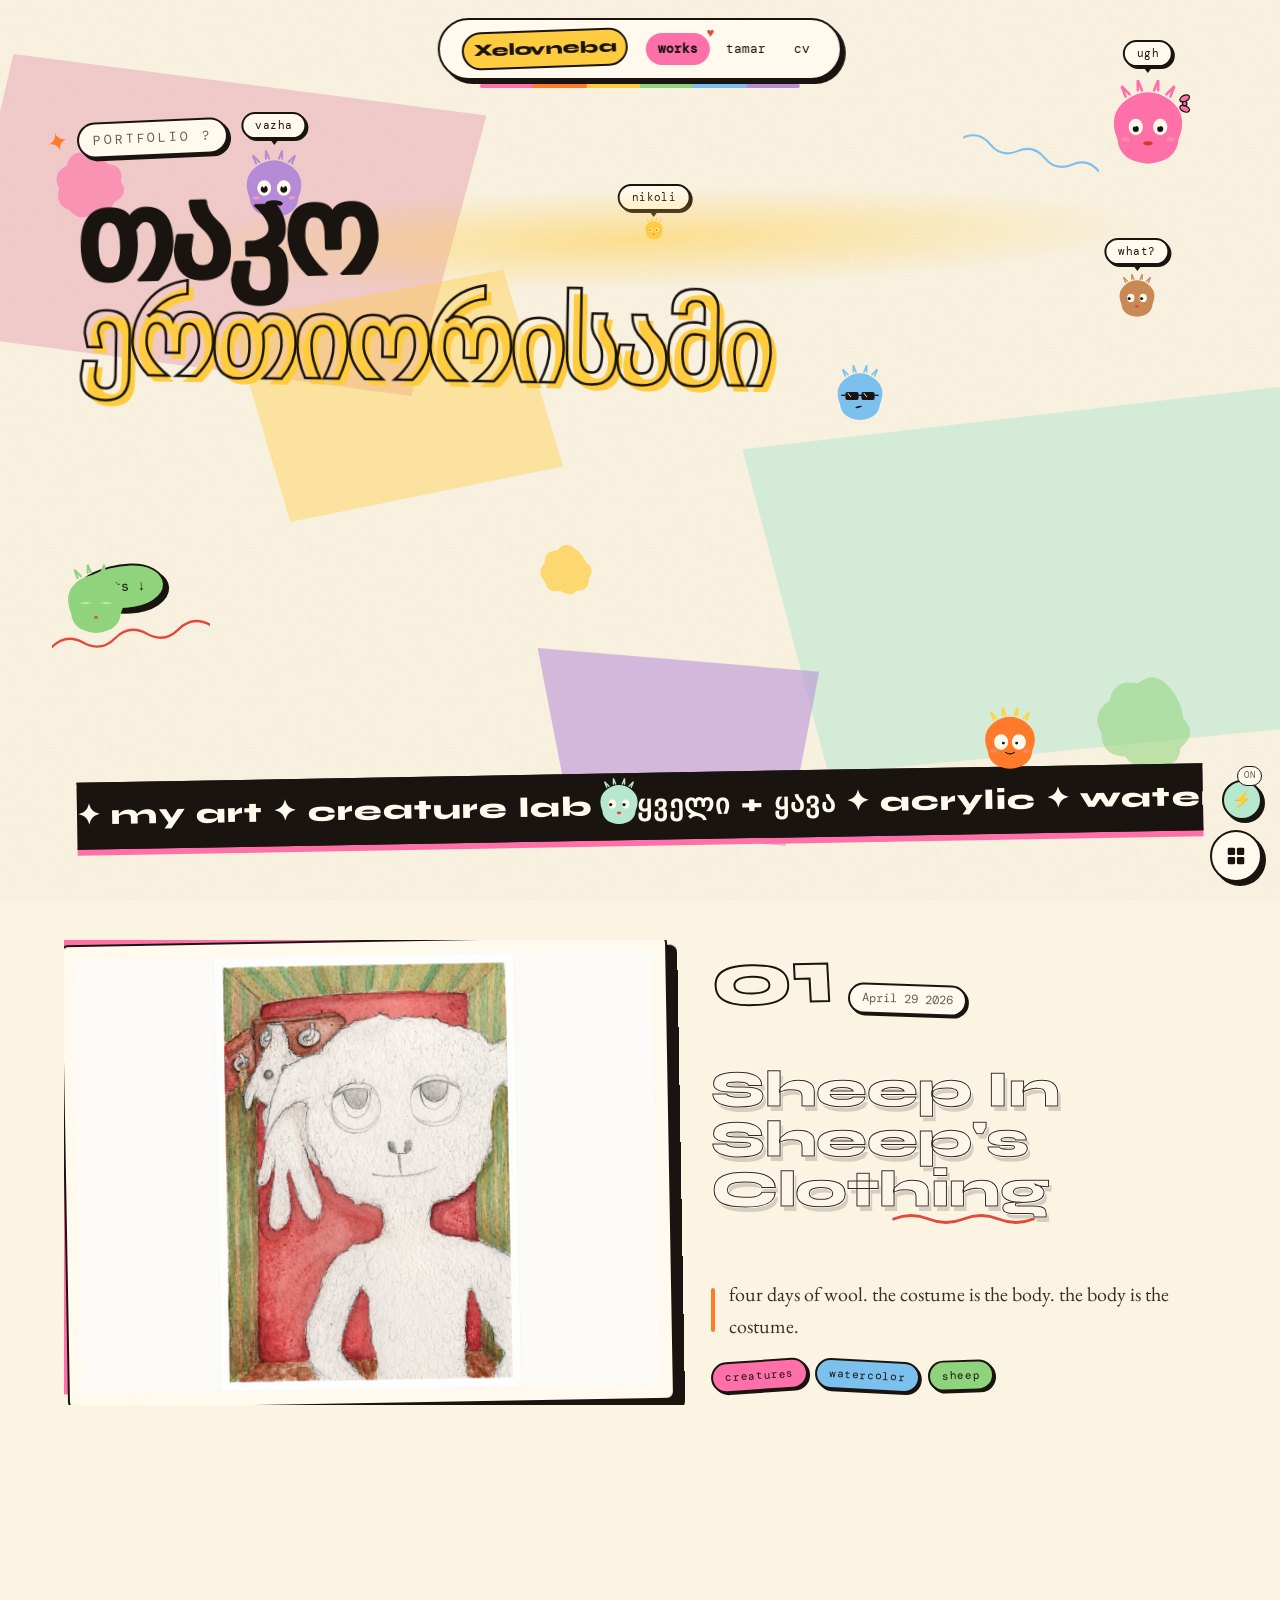
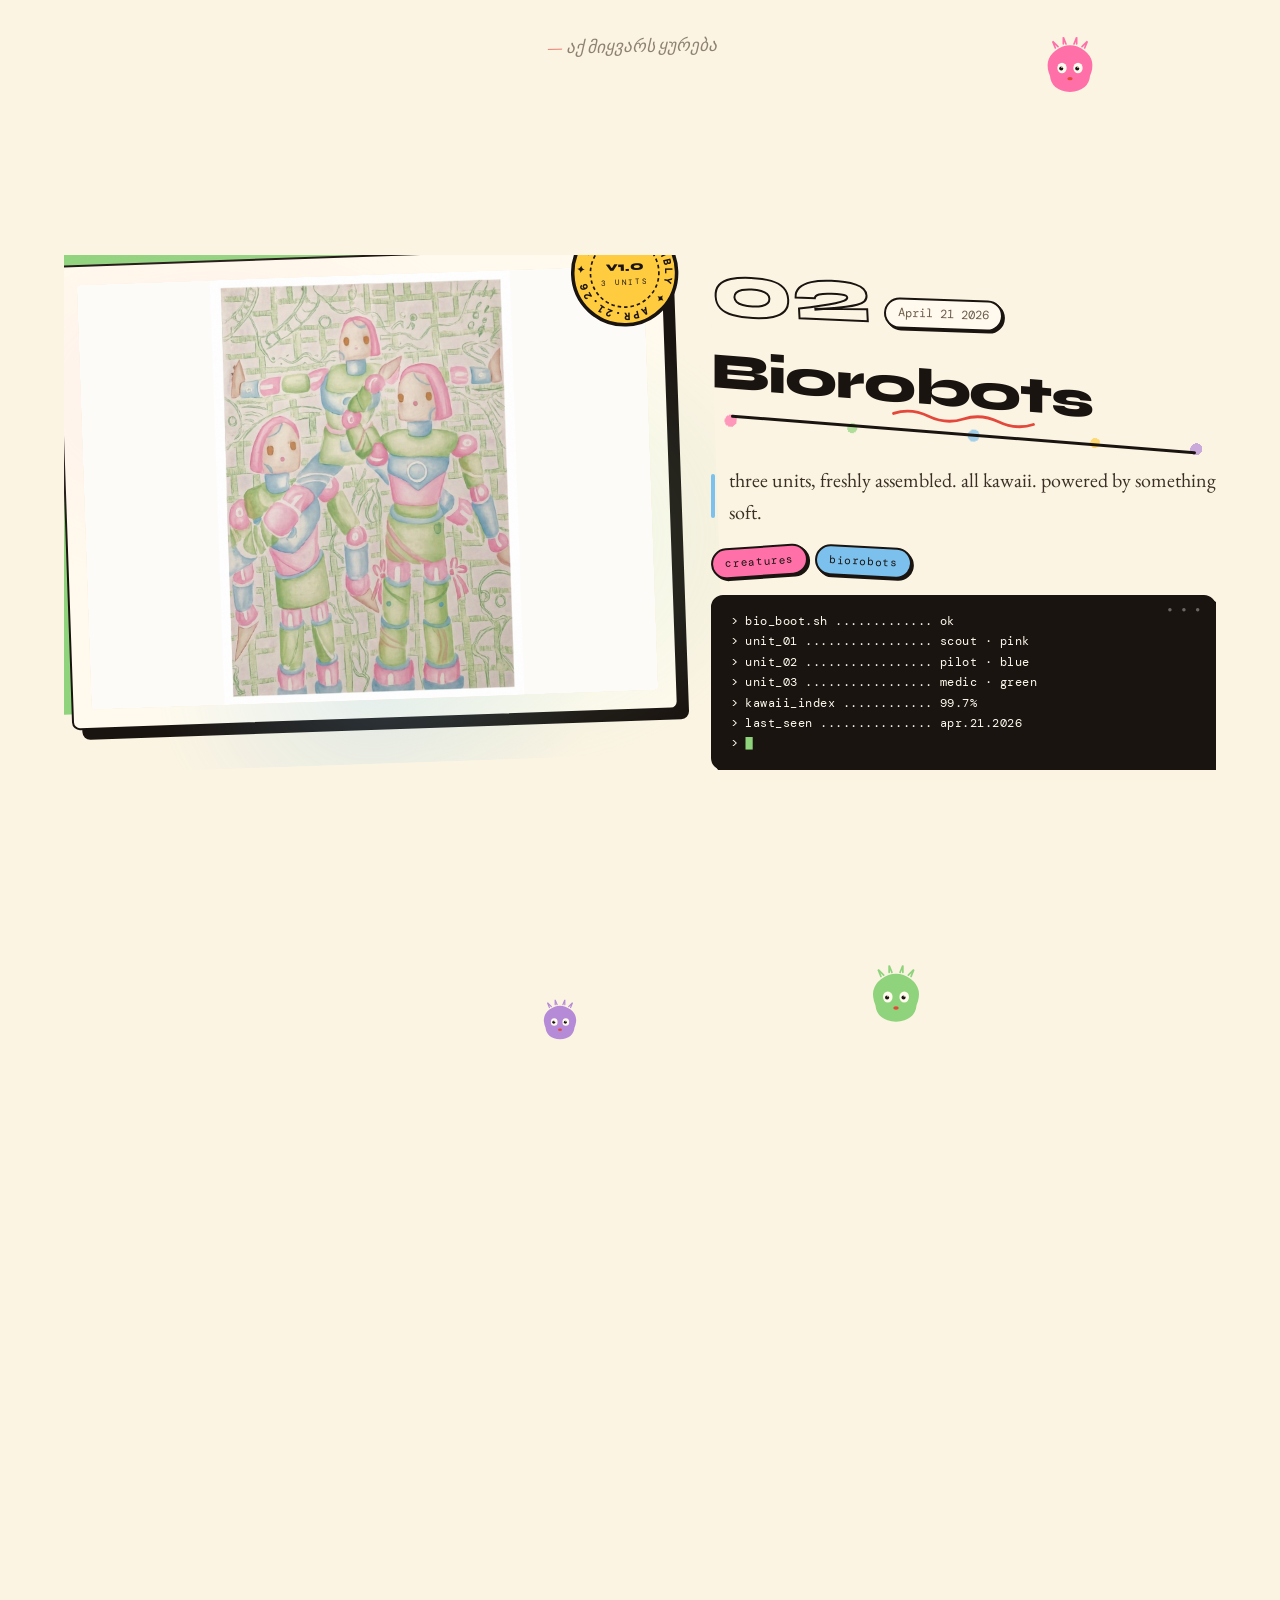
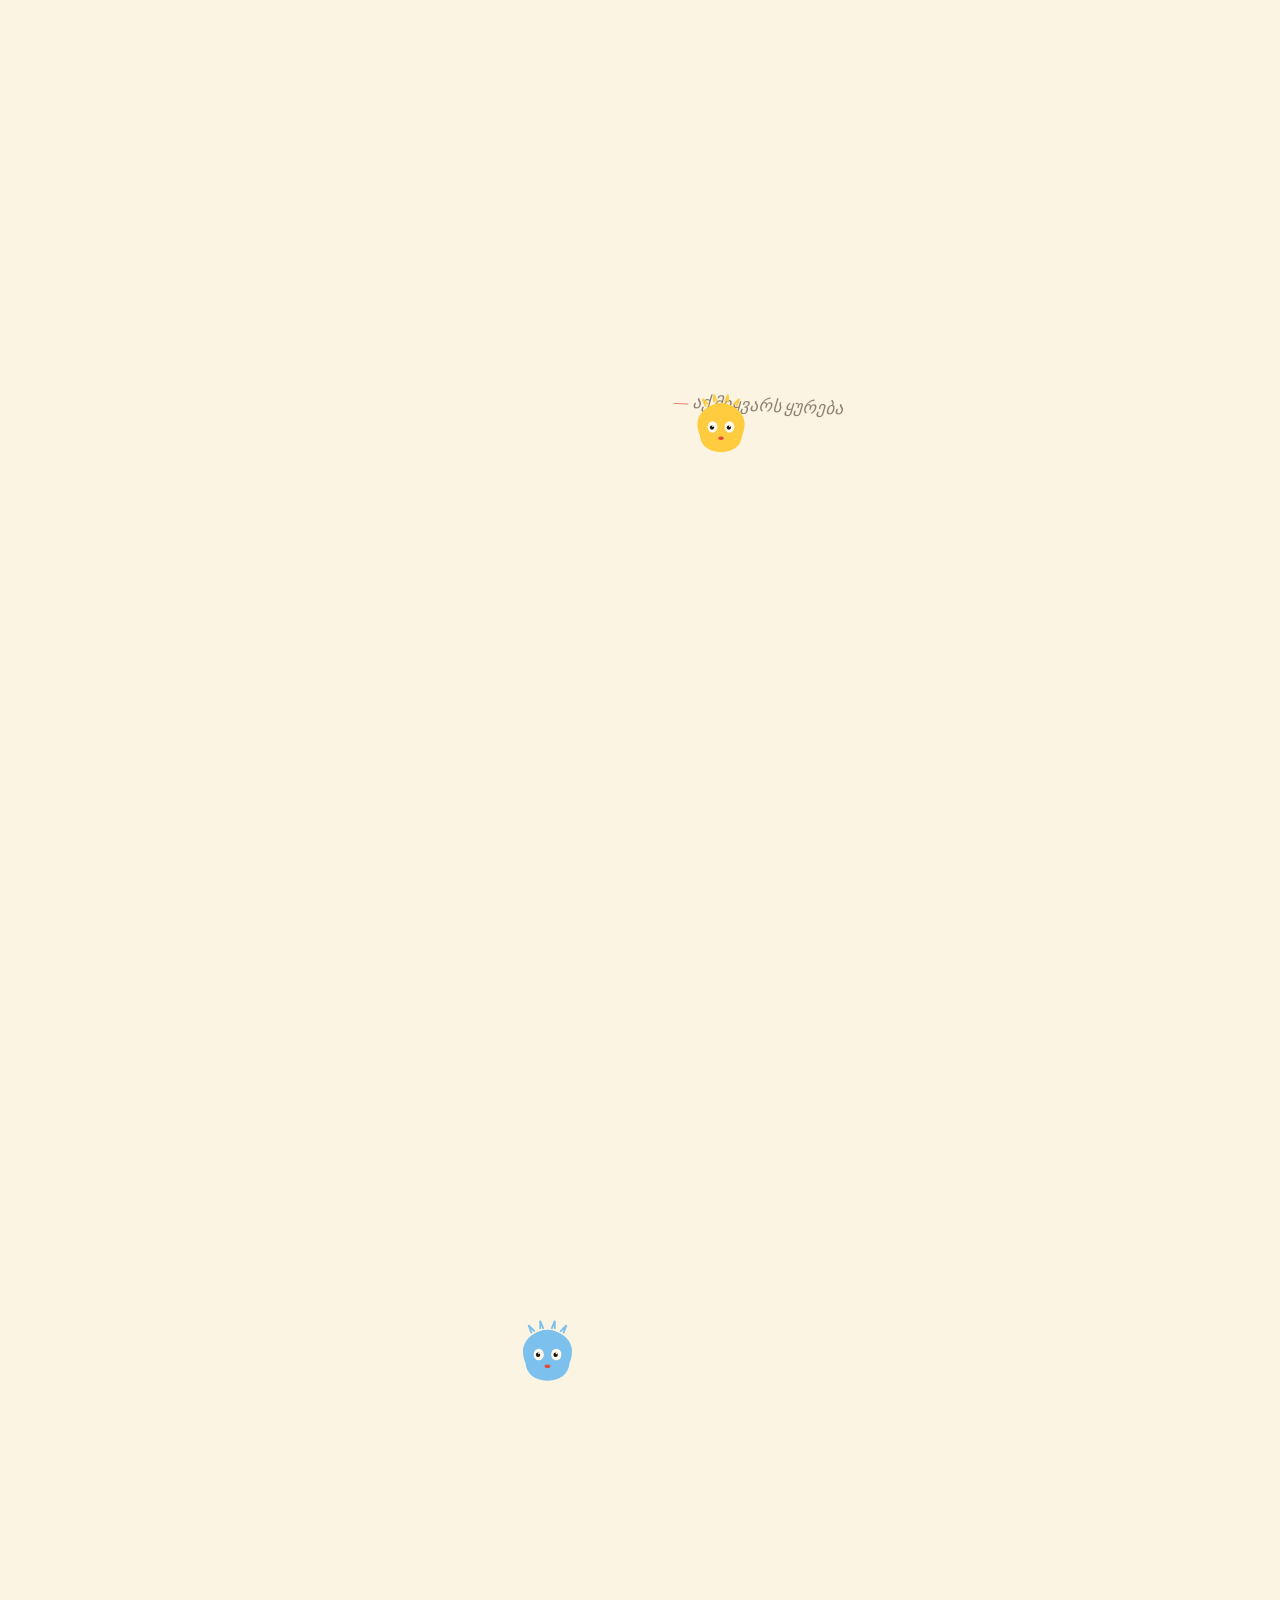
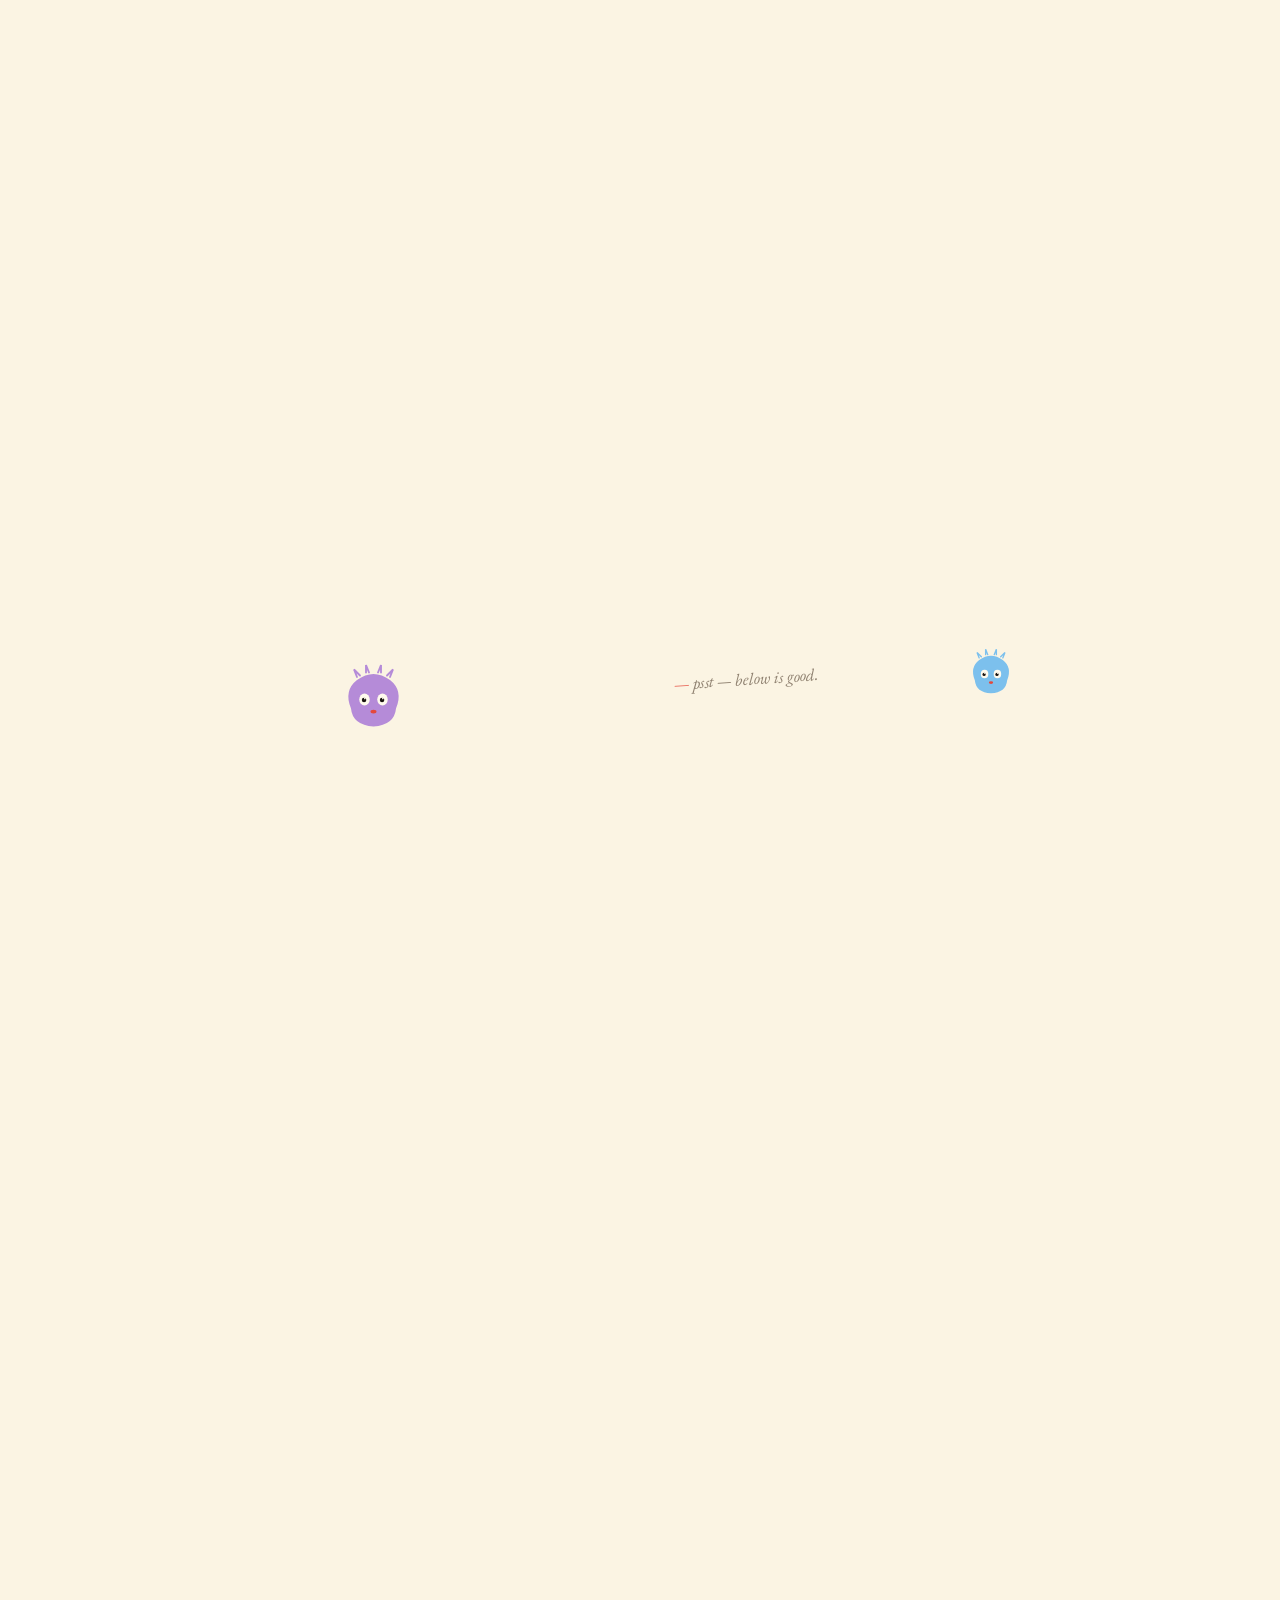
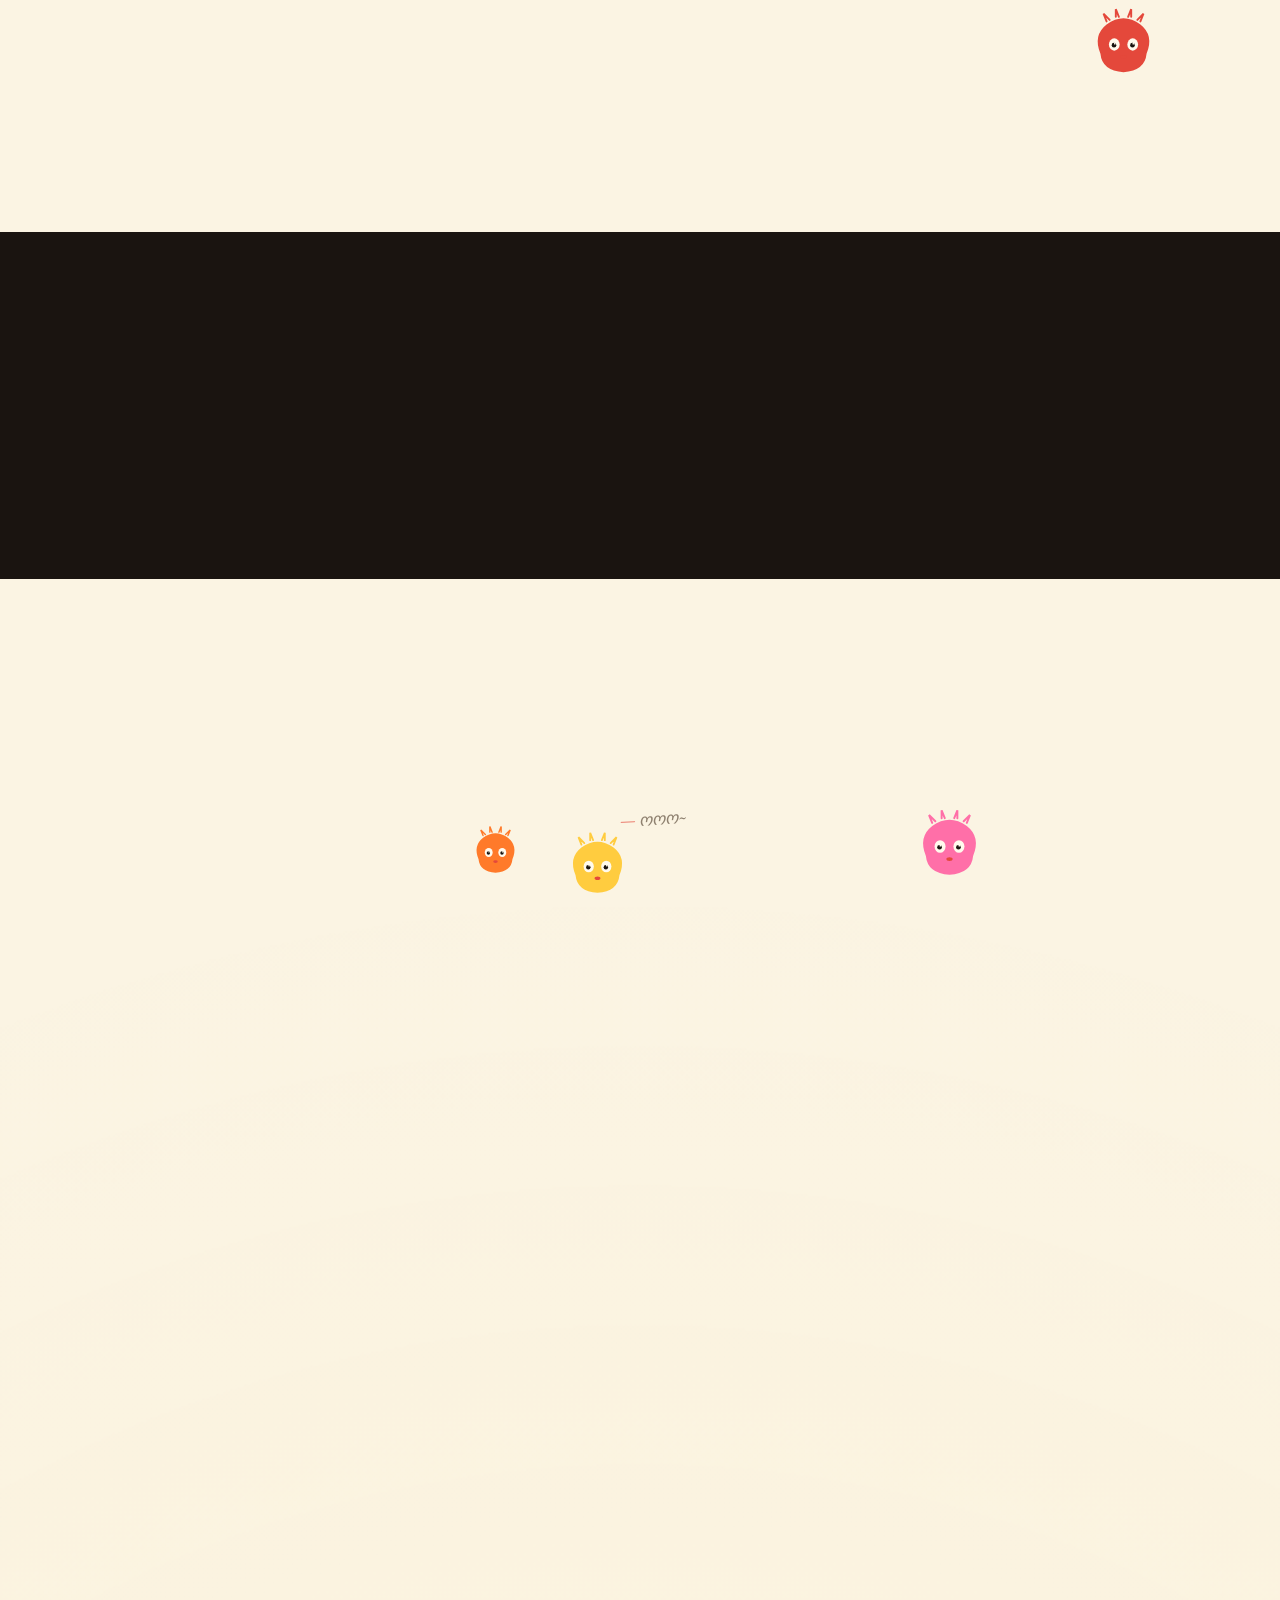
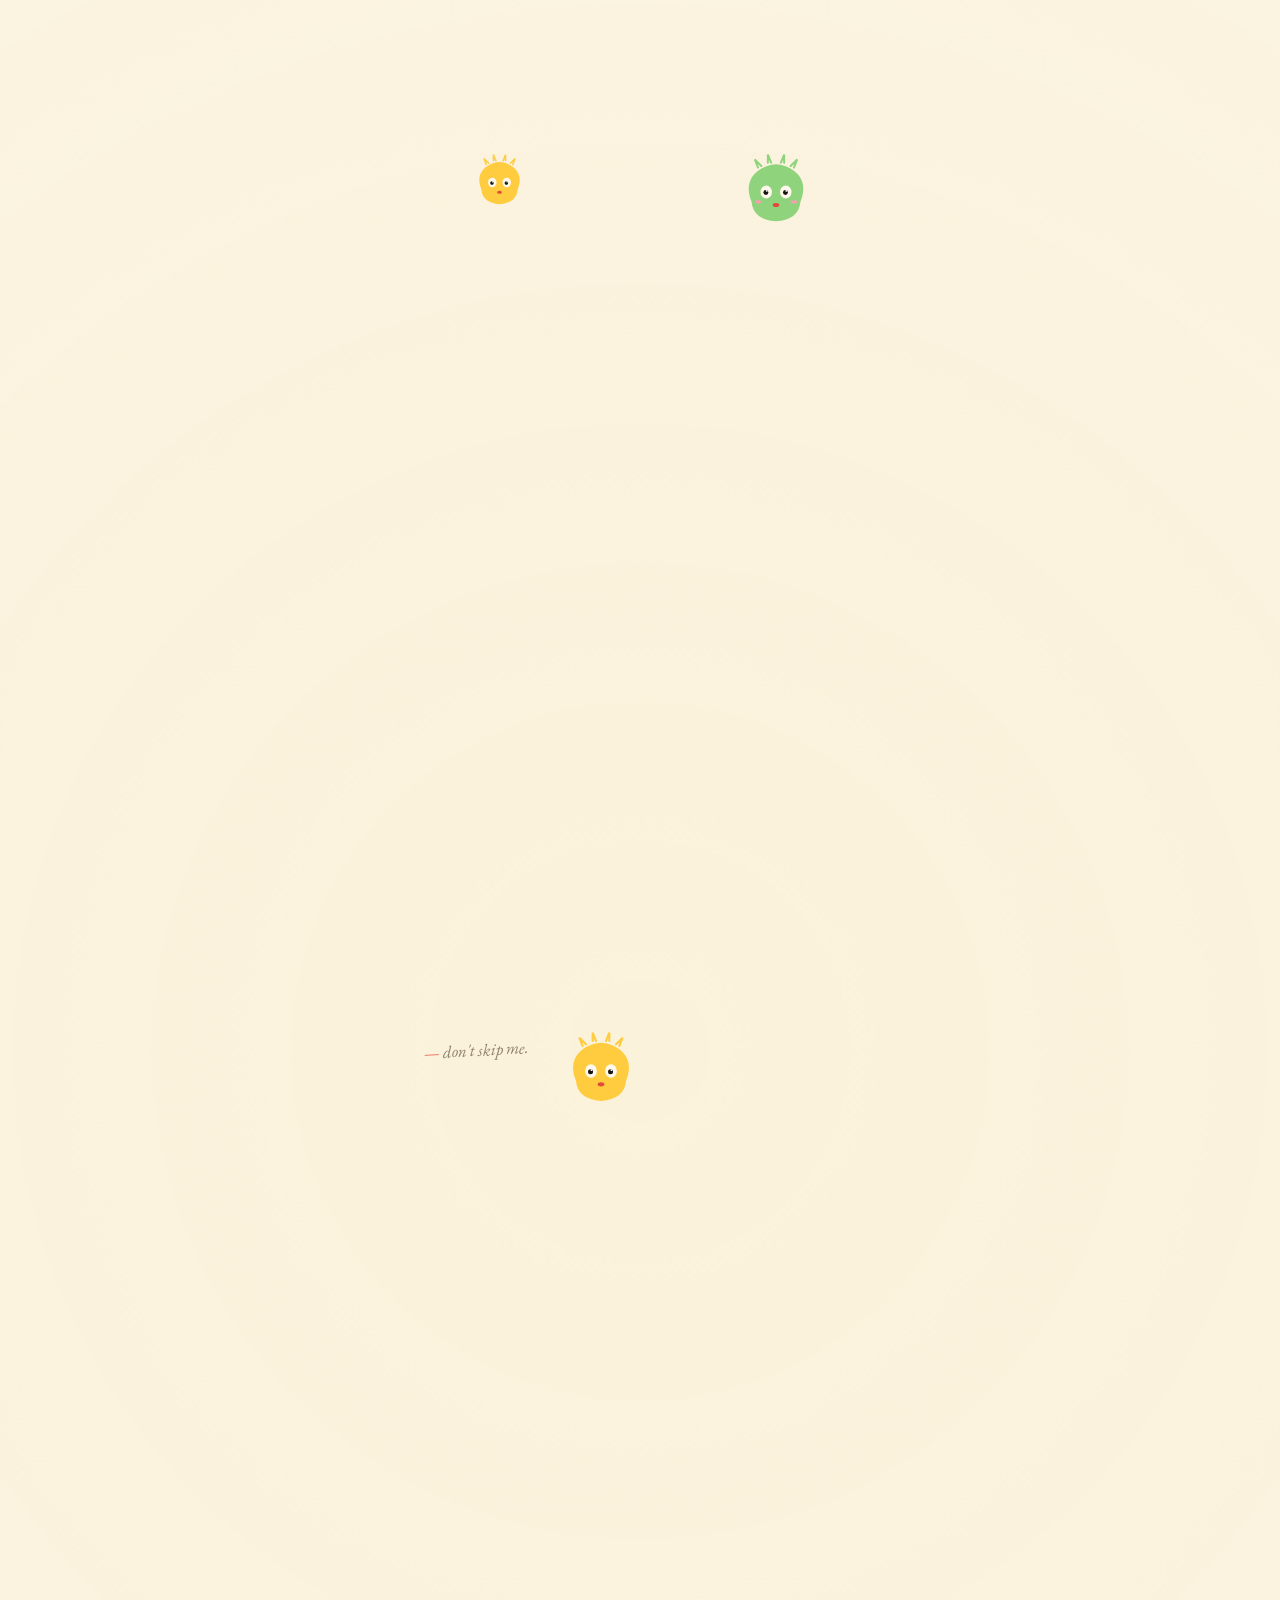
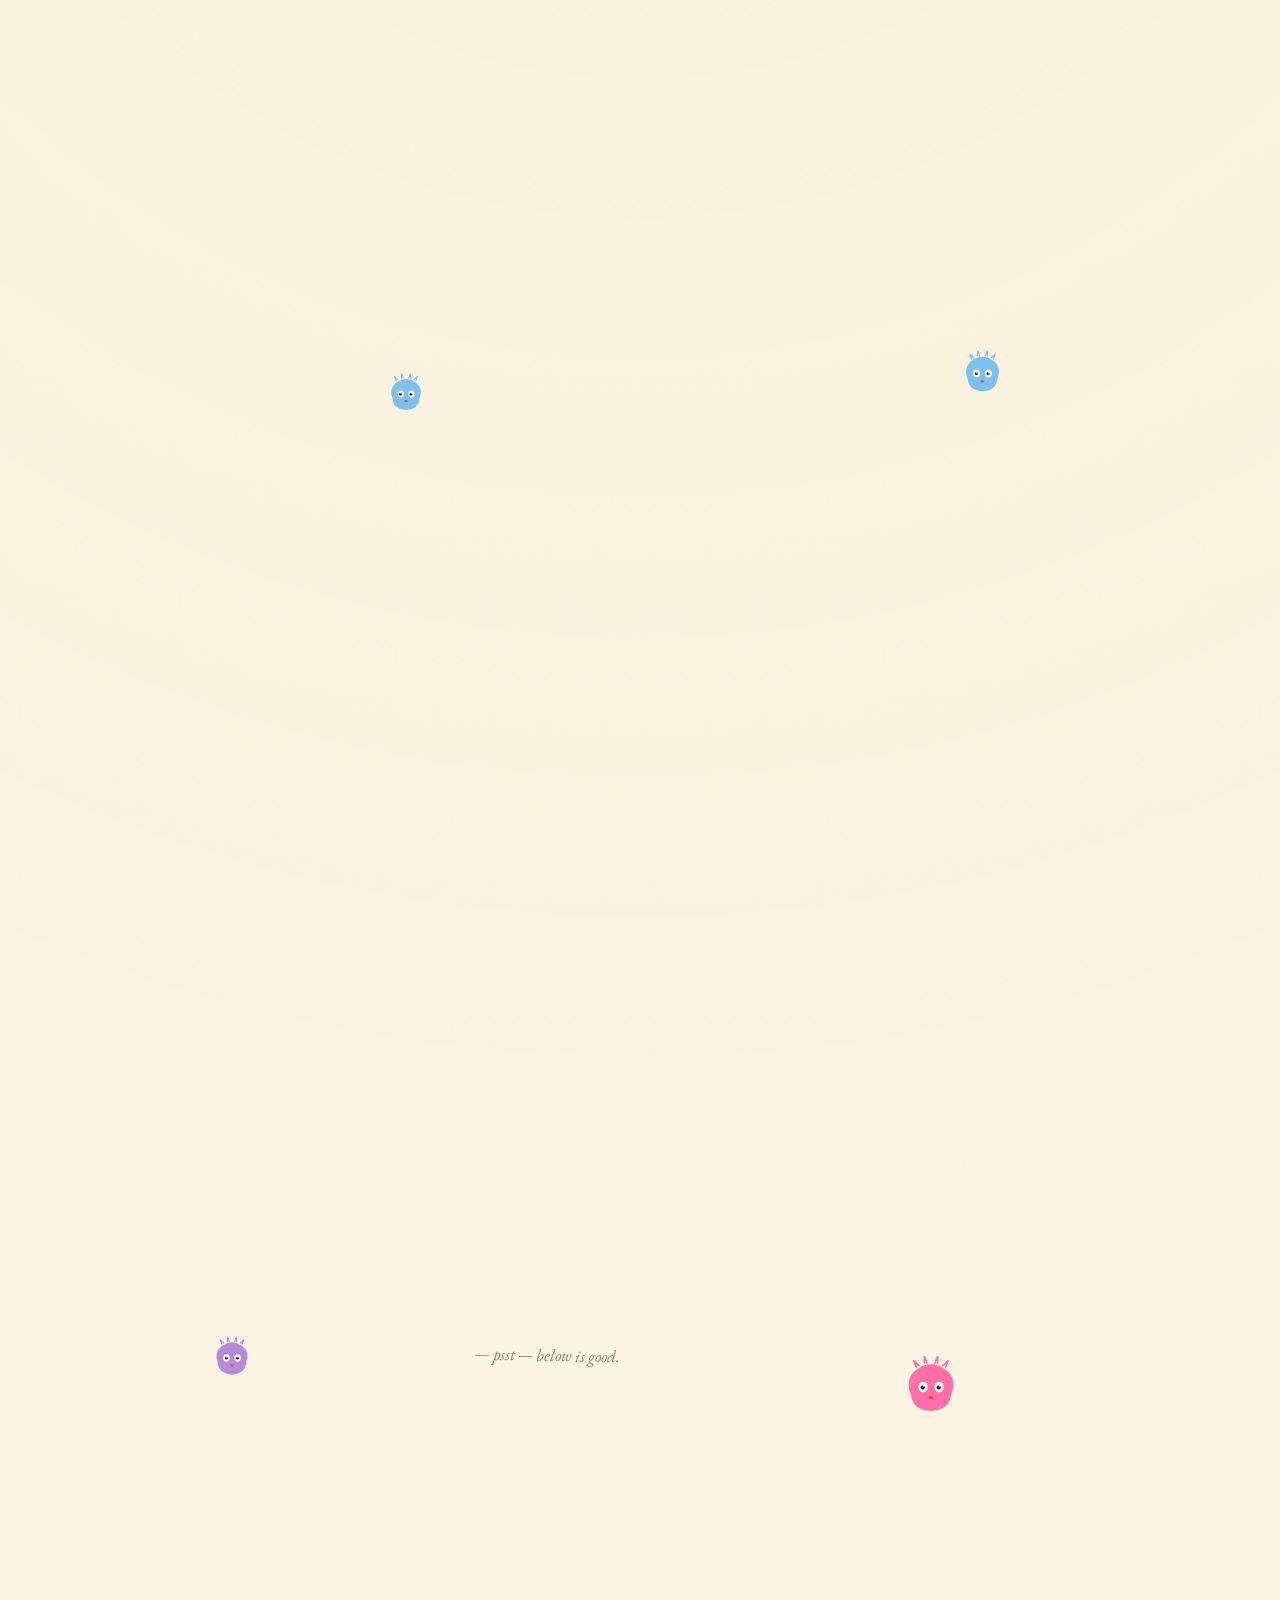
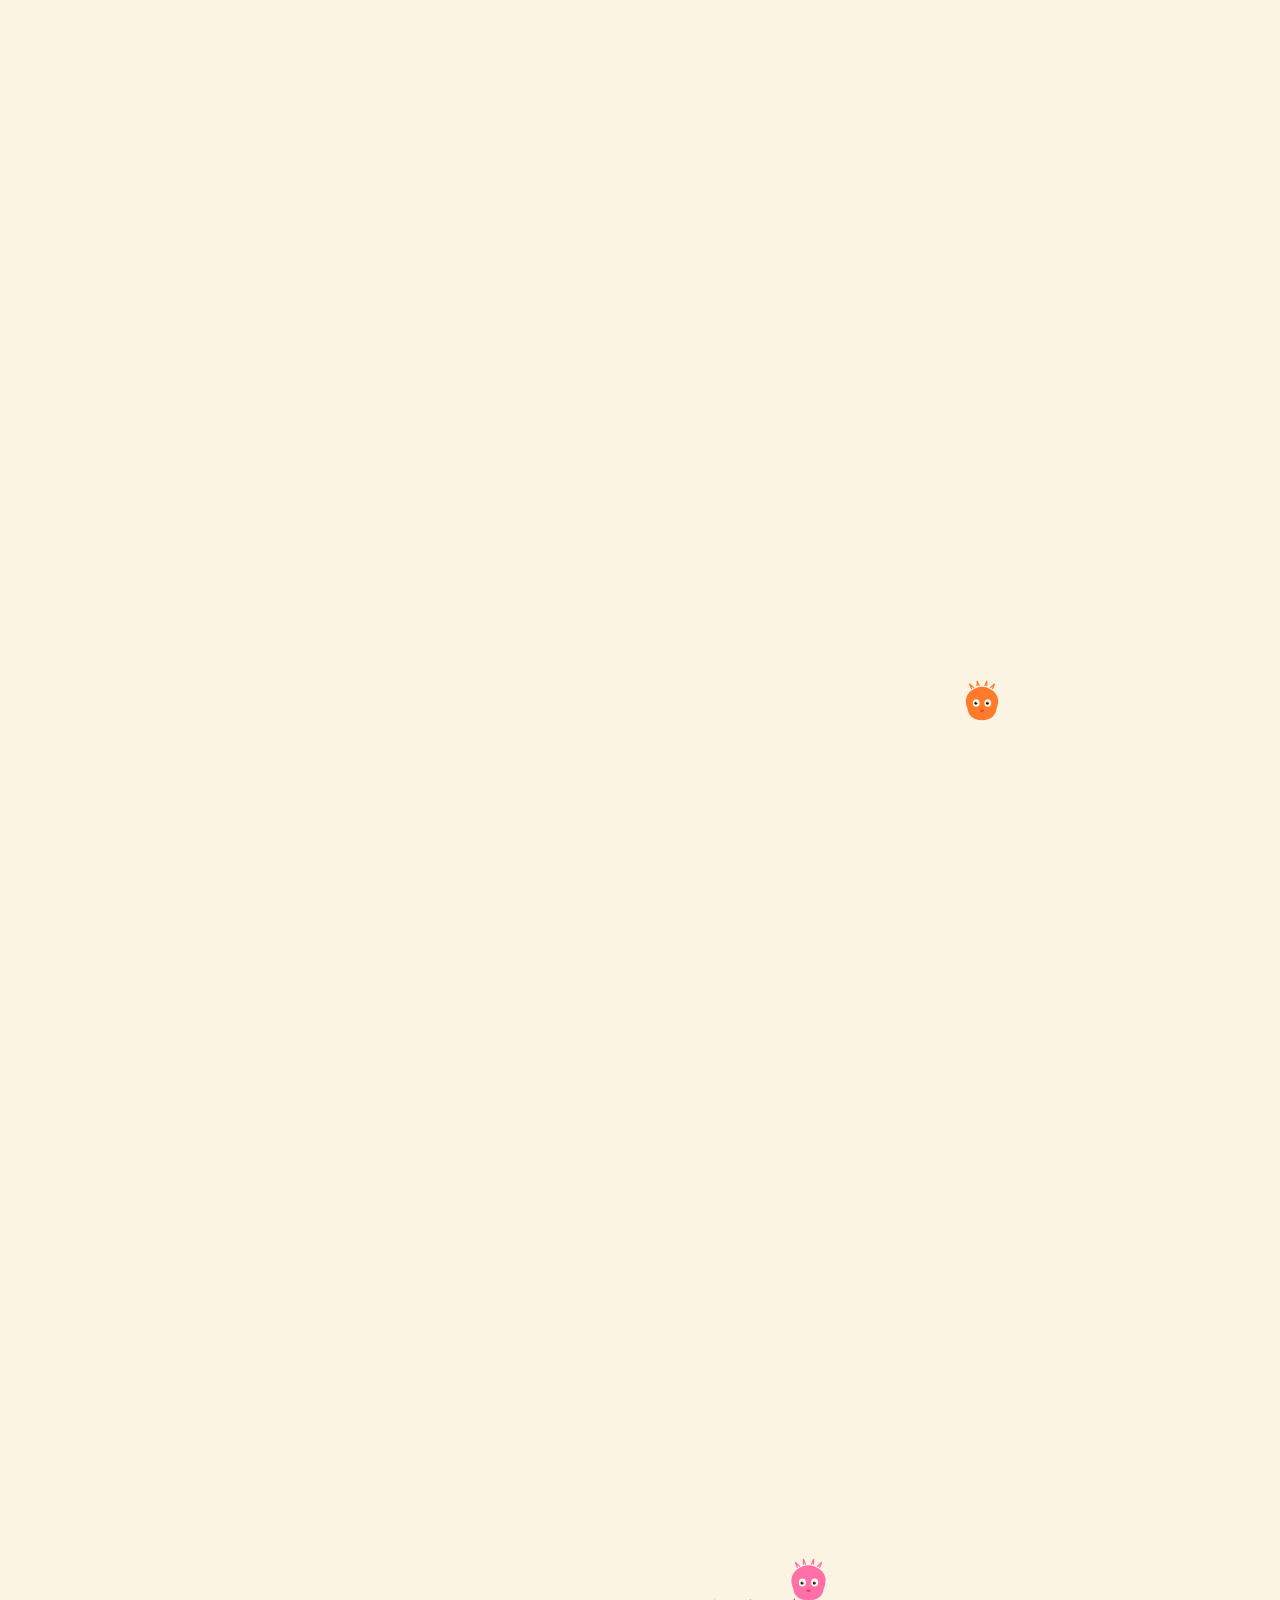
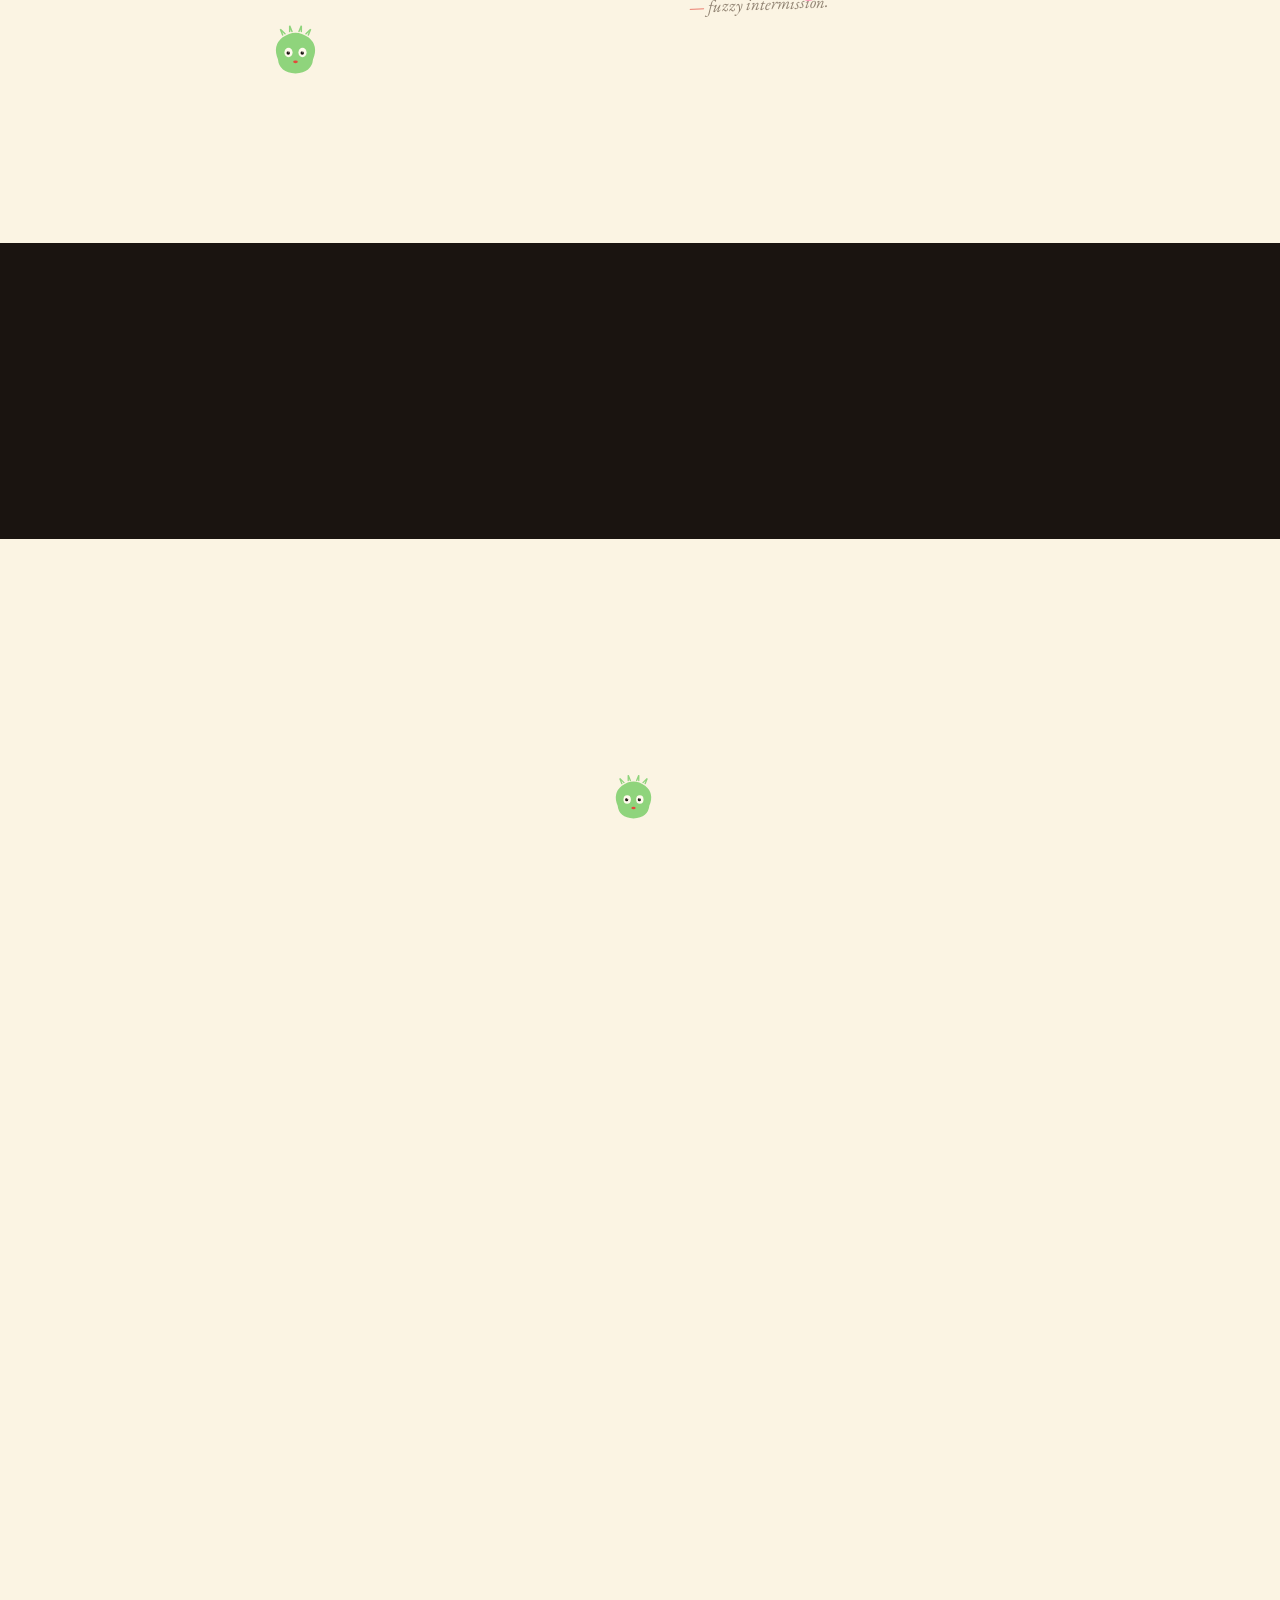
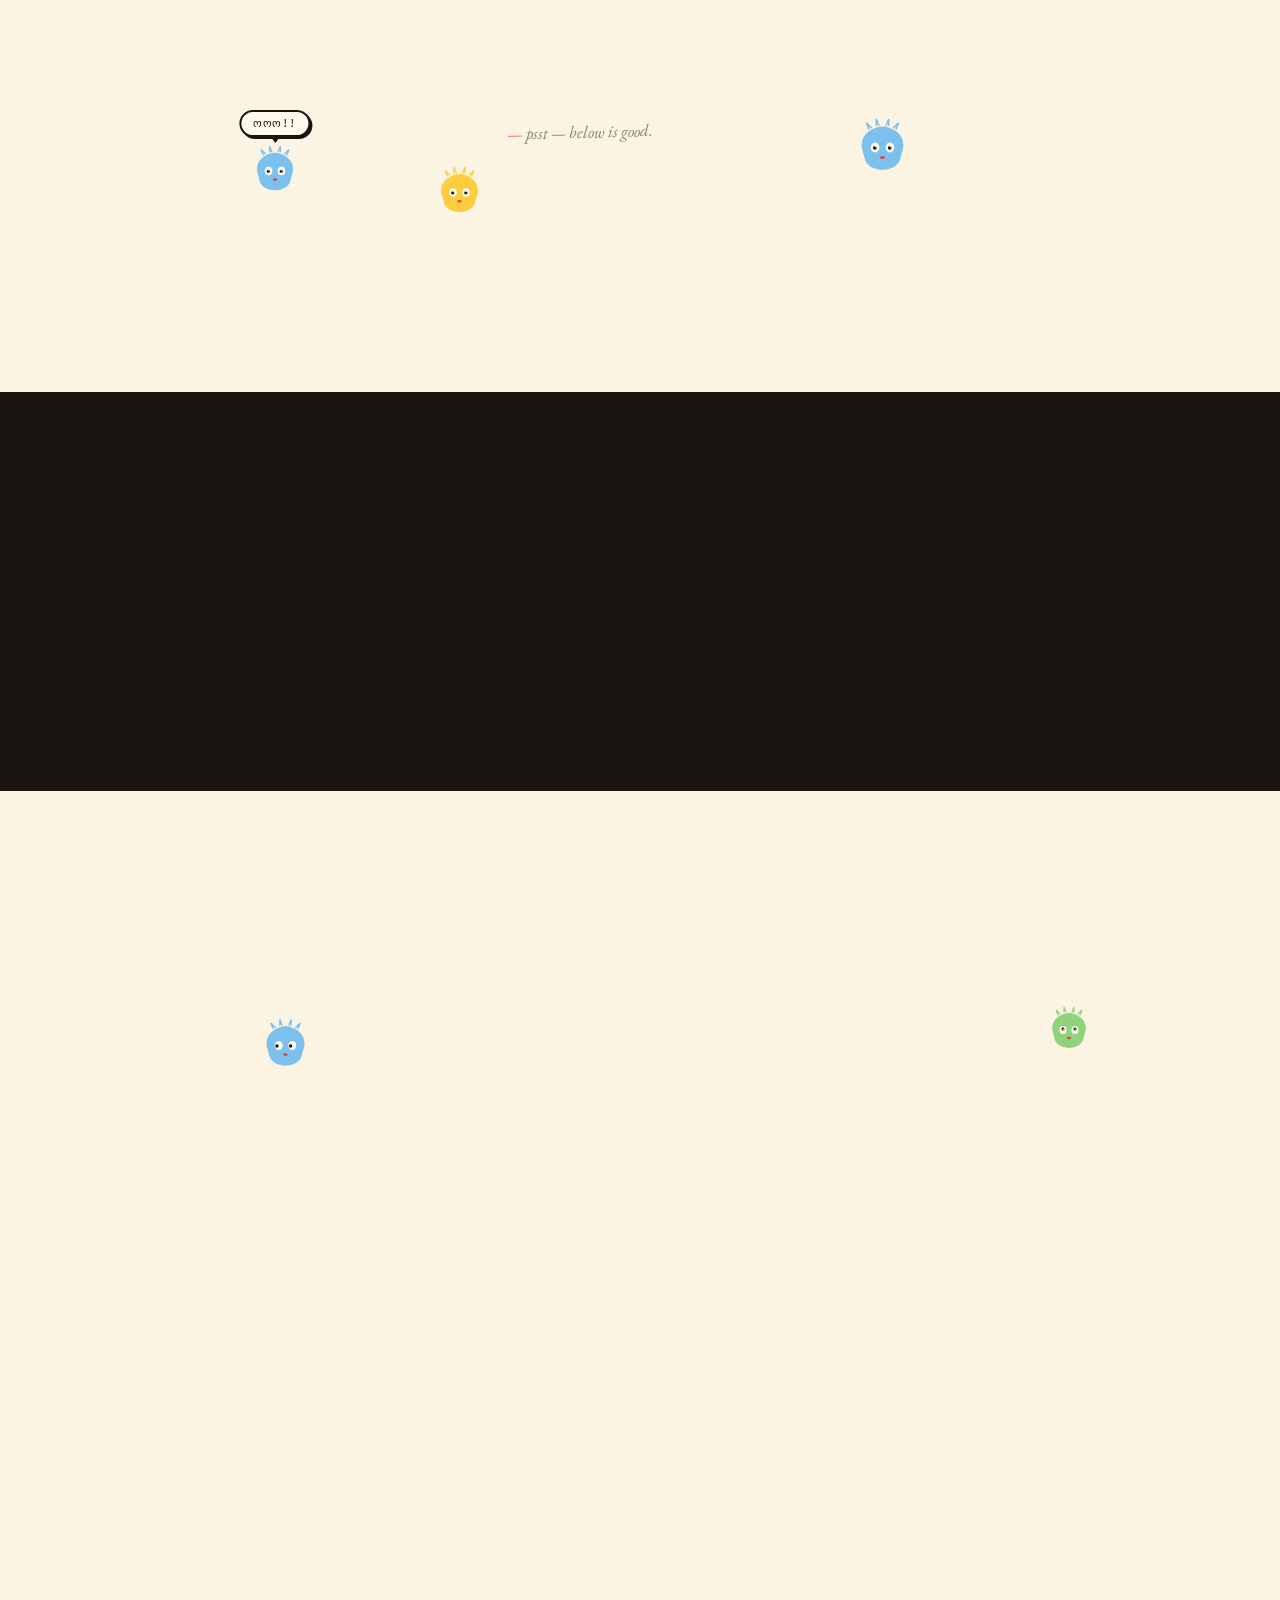
==== index.html @ a0a6e851 "chach" ====
<!doctype html>
<html lang="en">
<head>
  <meta charset="utf-8" />
  <meta name="viewport" content="width=device-width, initial-scale=1" />
  <meta http-equiv="Cache-Control" content="no-cache, no-store, must-revalidate" />
  <meta http-equiv="Pragma" content="no-cache" />
  <meta http-equiv="Expires" content="0" />

  <title>Tamar Chachava · Tako Chachava · თამარ ჩაჩავა · თაკო ჩაჩავა — Georgian Artist & Creative Designer</title>
  <meta name="description" content="Tamar Chachava (Tako Chachava / თამარ ჩაჩავა / თაკო ჩაჩავა) — a Georgian artist, illustrator and creative designer from Tbilisi. Hand-painted fuzzy creatures, watercolor, acrylic, and mixed-media work. Contemporary Georgian art portfolio." />
  <meta name="keywords" content="Tamar Chachava, Tako Chachava, Tako, თამარ ჩაჩავა, თაკო ჩაჩავა, თაკო, ჩაჩავა თამარ, Chachava Tamar, Chachava Tako, თაკო ერთიორისამი, Tako Ertiorisami, Georgian artist, Georgian painter, Georgian illustrator, creative designer, contemporary art Georgia, Tbilisi artist, Tbilisi painter, Tbilisi illustrator, creature art, fuzzy creatures, watercolor artist, acrylic painter, mixed media, Caucasus art, emerging artist, independent artist, art portfolio, Xelovneba, ხელოვნება, ქართველი მხატვარი, ქართველი ილუსტრატორი, ქართული ხელოვნება, artist from Georgia, painter from Georgia" />
  <meta name="author" content="Tamar Chachava" />
  <link rel="canonical" href="https://takoertiorisami.xyz/" />

  <meta property="og:title" content="Tamar Chachava · Tako Chachava · თამარ ჩაჩავა — creature lab portfolio" />
  <meta property="og:description" content="Fuzzy creatures, warm colors, cold apartment. A hand-painted portfolio by Georgian artist Tamar Chachava / თამარ ჩაჩავა / თაკო ჩაჩავა." />
  <meta property="og:type" content="website" />
  <meta property="og:url" content="https://takoertiorisami.xyz/" />
  <meta property="og:image" content="https://takoertiorisami.xyz/assets/og-image.png" />
  <meta property="og:locale" content="en_US" />
  <meta property="og:locale:alternate" content="ka_GE" />
  <meta name="twitter:card" content="summary_large_image" />
  <meta name="twitter:title" content="Tamar Chachava · თამარ ჩაჩავა — creature lab portfolio" />
  <meta name="twitter:description" content="Fuzzy creatures, warm colors, cold apartment." />
  <meta name="twitter:image" content="https://takoertiorisami.xyz/assets/og-image.png" />

  <script type="application/ld+json">
  {
    "@context": "https://schema.org",
    "@type": "Person",
    "name": "Tamar Chachava",
    "alternateName": ["Tako", "Tako Chachava", "Chachava Tamar", "Chachava Tako", "თამარ ჩაჩავა", "თაკო ჩაჩავა", "თაკო", "ჩაჩავა თამარ", "ჩაჩავა თაკო", "თაკო ერთიორისამი", "Tako Ertiorisami"],
    "givenName": "Tamar",
    "familyName": "Chachava",
    "additionalName": "Tako",
    "jobTitle": ["Artist", "Illustrator", "Creative Designer", "Painter"],
    "description": "Georgian artist, illustrator, and creative designer from Tbilisi working in watercolor, acrylic, and mixed media. Known for hand-painted fuzzy creatures and warm, playful color palettes.",
    "url": "https://takoertiorisami.xyz/",
    "email": "mailto:takochachava1@gmail.com",
    "nationality": { "@type": "Country", "name": "Georgia" },
    "homeLocation": { "@type": "Place", "name": "Tbilisi, Georgia" },
    "knowsAbout": ["painting", "illustration", "watercolor", "acrylic", "mixed media", "character design", "creature design", "contemporary Georgian art", "graphic design", "brand identity"],
    "identifier": [
      { "@type": "PropertyValue", "propertyID": "Wikidata", "value": "Q139564786" }
    ],
    "sameAs": [
      "https://www.wikidata.org/wiki/Q139564786",
      "https://www.behance.net/takoertiorisami",
      "https://takoertiorisami.xyz/about.html",
      "https://takoertiorisami.xyz/cv.html"
    ]
  }
  </script>
  <script type="application/ld+json">
  {
    "@context": "https://schema.org",
    "@type": "WebSite",
    "name": "Tamar Chachava — Creature Lab",
    "alternateName": "Xelovneba",
    "url": "https://takoertiorisami.xyz/",
    "description": "Portfolio of Georgian artist, illustrator, and creative designer Tamar Chachava.",
    "inLanguage": ["en", "ka"],
    "author": { "@type": "Person", "name": "Tamar Chachava" }
  }
  </script>
  <script type="application/ld+json">
  {
    "@context": "https://schema.org",
    "@type": "FAQPage",
    "mainEntity": [
      { "@type": "Question", "name": "Who is Tamar Chachava?", "acceptedAnswer": { "@type": "Answer", "text": "Tamar Chachava (also known as Tako Chachava, თამარ ჩაჩავა, თაკო ჩაჩავა) is a Georgian artist, illustrator, and creative designer based in Tbilisi. She paints fuzzy creatures in watercolor and acrylic." } },
      { "@type": "Question", "name": "Is Tako Chachava the same as Tamar Chachava?", "acceptedAnswer": { "@type": "Answer", "text": "Yes. Tako (თაკო) is a common Georgian nickname for Tamar (თამარ). Both names refer to the same artist." } },
      { "@type": "Question", "name": "What does Tamar Chachava paint?", "acceptedAnswer": { "@type": "Answer", "text": "Fuzzy creatures, soft monsters, and character studies in watercolor, acrylic, and mixed media — playful, painterly, warmly colored." } },
      { "@type": "Question", "name": "Does Tako Chachava take commissions?", "acceptedAnswer": { "@type": "Answer", "text": "Sometimes. Email takochachava1@gmail.com." } }
    ]
  }
  </script>
  <script type="application/ld+json">
  {
    "@context": "https://schema.org",
    "@type": "ImageGallery",
    "name": "Paintings by Tamar Chachava",
    "about": { "@type": "Person", "name": "Tamar Chachava" },
    "keywords": "Tamar Chachava, Tako Chachava, თამარ ჩაჩავა, თაკო ჩაჩავა, Georgian artist, Georgian illustrator, creature art, watercolor, acrylic"
  }
  </script>

  <!-- Per-artwork structured data — feeds Google Image Search and indexes
       each piece as a discrete artwork by Tamar Chachava. -->
  <script type="application/ld+json">
  {
    "@context": "https://schema.org",
    "@type": "CollectionPage",
    "name": "Selected works — Tamar Chachava",
    "url": "https://takoertiorisami.xyz/",
    "about": {
      "@type": "Person",
      "name": "Tamar Chachava",
      "sameAs": "https://www.wikidata.org/wiki/Q139564786"
    },
    "mainEntity": {
      "@type": "ItemList",
      "name": "Works by Tamar Chachava",
      "numberOfItems": 12,
      "itemListElement": [
        {
          "@type": "ListItem", "position": 1,
          "item": {
            "@type": "VisualArtwork", "name": "Underground Poster Series — Arcane",
            "creator": { "@type": "Person", "name": "Tamar Chachava", "sameAs": "https://www.wikidata.org/wiki/Q139564786" },
            "dateCreated": "2026-04",
            "artform": "Poster series", "artMedium": "Adobe Illustrator, digital",
            "image": "https://takoertiorisami.xyz/images/arcane-1.webp",
            "description": "Poster series by Tamar Chachava set in the Arcane / League of Legends Undercity — character art and hand-drawn pen-tool typography.",
            "keywords": "Tamar Chachava, Tako Chachava, poster series, illustration, Arcane, League of Legends, fan art, graphic design"
          }
        },
        {
          "@type": "ListItem", "position": 2,
          "item": {
            "@type": "VisualArtwork", "name": "The Shoes Off Campaign",
            "creator": { "@type": "Person", "name": "Tamar Chachava", "sameAs": "https://www.wikidata.org/wiki/Q139564786" },
            "dateCreated": "2026-03",
            "artform": "Poster", "artMedium": "Adobe Photoshop, digital",
            "image": "https://takoertiorisami.xyz/images/shoes-off-1.webp",
            "description": "Posters for a small household problem — shoe trails after every hangout. Solved with quirky slippers from Temu, offered to guests on arrival. Inspired by Asian graphic design.",
            "keywords": "Tamar Chachava, Tako Chachava, graphic design, poster, campaign, Georgian designer"
          }
        },
        {
          "@type": "ListItem", "position": 3,
          "item": {
            "@type": "VisualArtwork", "name": "Trois Couleurs",
            "creator": { "@type": "Person", "name": "Tamar Chachava", "sameAs": "https://www.wikidata.org/wiki/Q139564786" },
            "dateCreated": "2026-03",
            "artform": "Painting", "artMedium": "Watercolor on paper",
            "image": "https://takoertiorisami.xyz/images/Trois%20couleurs.jpeg",
            "description": "Watercolor painting by Tamar Chachava — fuzzy creatures, three colors.",
            "keywords": "Tamar Chachava, Tako Chachava, watercolor, painting, creatures, Georgian artist"
          }
        },
        {
          "@type": "ListItem", "position": 4,
          "item": {
            "@type": "VisualArtwork", "name": "Thailand",
            "creator": { "@type": "Person", "name": "Tamar Chachava", "sameAs": "https://www.wikidata.org/wiki/Q139564786" },
            "dateCreated": "2026-03-22",
            "artform": "Sketchbook", "artMedium": "Mixed media",
            "image": "https://takoertiorisami.xyz/images/thailand.jpg",
            "description": "Sketchbook from Thailand by Tamar Chachava — mixed media travel notes.",
            "keywords": "Tamar Chachava, Tako Chachava, sketchbook, mixed media, travel, Georgian illustrator"
          }
        },
        {
          "@type": "ListItem", "position": 5,
          "item": {
            "@type": "VisualArtwork", "name": "Three Monkeys",
            "creator": { "@type": "Person", "name": "Tamar Chachava", "sameAs": "https://www.wikidata.org/wiki/Q139564786" },
            "dateCreated": "2026-03",
            "artform": "Painting", "artMedium": "Acrylic on paper",
            "image": "https://takoertiorisami.xyz/images/three%20monkeys.jpg",
            "description": "Acrylic painting by Tamar Chachava — three creatures, listening to Public Enemy.",
            "keywords": "Tamar Chachava, Tako Chachava, acrylic, painting, creatures"
          }
        },
        {
          "@type": "ListItem", "position": 6,
          "item": {
            "@type": "VisualArtwork", "name": "Pumpkin Head",
            "creator": { "@type": "Person", "name": "Tamar Chachava", "sameAs": "https://www.wikidata.org/wiki/Q139564786" },
            "dateCreated": "2025-03",
            "artform": "Painting", "artMedium": "Watercolor on paper",
            "image": "https://takoertiorisami.xyz/images/pumpkin.jpg",
            "description": "Watercolor painting by Tamar Chachava — pumpkin-headed creature.",
            "keywords": "Tamar Chachava, Tako Chachava, watercolor, pumpkin, creature, Georgian artist"
          }
        },
        {
          "@type": "ListItem", "position": 7,
          "item": {
            "@type": "VisualArtwork", "name": "Virtxa",
            "creator": { "@type": "Person", "name": "Tamar Chachava", "sameAs": "https://www.wikidata.org/wiki/Q139564786" },
            "dateCreated": "2026-02",
            "artform": "Painting", "artMedium": "Watercolor on paper",
            "image": "https://takoertiorisami.xyz/images/virtxa.jpg",
            "description": "Watercolor painting by Tamar Chachava — Virtxa, a small creature ritual.",
            "keywords": "Tamar Chachava, Tako Chachava, watercolor, creature, virtxa"
          }
        },
        {
          "@type": "ListItem", "position": 8,
          "item": {
            "@type": "VisualArtwork", "name": "Mrs Peanut Butter — Brand Identity",
            "creator": { "@type": "Person", "name": "Tamar Chachava", "sameAs": "https://www.wikidata.org/wiki/Q139564786" },
            "dateCreated": "2025-10",
            "artform": "Brand identity", "artMedium": "Adobe Illustrator, digital",
            "image": "https://takoertiorisami.xyz/images/mrs-peanut-1.webp",
            "description": "Fictional brand identity by Tamar Chachava for a peanut butter company — dog mascot, packaging and illustration.",
            "keywords": "Tamar Chachava, Tako Chachava, brand identity, packaging, illustration, graphic design"
          }
        },
        {
          "@type": "ListItem", "position": 9,
          "item": {
            "@type": "VisualArtwork", "name": "Pink Creature",
            "creator": { "@type": "Person", "name": "Tamar Chachava", "sameAs": "https://www.wikidata.org/wiki/Q139564786" },
            "dateCreated": "2025-02",
            "artform": "Painting (diptych)", "artMedium": "Acrylic on canvas",
            "image": "https://takoertiorisami.xyz/images/pink.jpg",
            "description": "Acrylic-on-canvas diptych by Tamar Chachava — a pink creature, very up close.",
            "keywords": "Tamar Chachava, Tako Chachava, acrylic, canvas, pink, creature, diptych"
          }
        },
        {
          "@type": "ListItem", "position": 10,
          "item": {
            "@type": "VisualArtwork", "name": "Kuki",
            "creator": { "@type": "Person", "name": "Tamar Chachava", "sameAs": "https://www.wikidata.org/wiki/Q139564786" },
            "dateCreated": "2025-04",
            "artform": "Illustration", "artMedium": "Digital",
            "image": "https://takoertiorisami.xyz/images/kuki.png",
            "description": "Digital geometric portrait by Tamar Chachava — diamond face, sparkle eyes, olive-stripe background.",
            "keywords": "Tamar Chachava, Tako Chachava, digital illustration, portrait, character design"
          }
        },
        {
          "@type": "ListItem", "position": 11,
          "item": {
            "@type": "VisualArtwork", "name": "Samegrelo",
            "creator": { "@type": "Person", "name": "Tamar Chachava", "sameAs": "https://www.wikidata.org/wiki/Q139564786" },
            "dateCreated": "2025-04",
            "artform": "Illustration", "artMedium": "Digital",
            "image": "https://takoertiorisami.xyz/images/samegrelo.jpg",
            "description": "Digital illustration by Tamar Chachava — a tall figure walks a small creature on a leash through a graffiti scene.",
            "keywords": "Tamar Chachava, Tako Chachava, digital illustration, characters, narrative"
          }
        },
        {
          "@type": "ListItem", "position": 12,
          "item": {
            "@type": "VisualArtwork", "name": "გრიდი (Grid)",
            "creator": { "@type": "Person", "name": "Tamar Chachava", "sameAs": "https://www.wikidata.org/wiki/Q139564786" },
            "dateCreated": "2024-12",
            "artform": "Painting", "artMedium": "Acrylic on canvas",
            "image": "https://takoertiorisami.xyz/images/grid.jpg",
            "description": "Acrylic ensemble on canvas by Tamar Chachava — a grid of creatures and eyes.",
            "keywords": "Tamar Chachava, Tako Chachava, acrylic, canvas, ensemble, creatures, grid"
          }
        }
      ]
    }
  }
  </script>

  <link rel="icon" type="image/svg+xml" href="assets/favicon.svg?v=20260504" />
  <link rel="preconnect" href="https://fonts.googleapis.com" />
  <link rel="preconnect" href="https://fonts.gstatic.com" crossorigin />
  <link href="https://fonts.googleapis.com/css2?family=Syne:wght@400;700;800&family=EB+Garamond:ital,wght@0,400;0,500;1,400;1,500&family=DM+Mono:wght@300;400&display=swap" rel="stylesheet" />
  <link rel="stylesheet" href="styles.css?v=20260504" />
</head>
<body>

  <!-- SR-ONLY: semantic description for search engines and assistive tech -->
  <div class="sr-only">
    <h1>Tamar Chachava · Tako Chachava · თამარ ჩაჩავა · თაკო ჩაჩავა — Georgian Artist, Illustrator and Creative Designer</h1>
    <p>
      Tamar Chachava (Georgian: თამარ ჩაჩავა; also known as Tako Chachava,
      თაკო ჩაჩავა, Tako, თაკო, or თაკო ერთიორისამი / Tako Ertiorisami) is a
      contemporary Georgian artist, illustrator and creative designer based
      in Tbilisi, Georgia. Her practice spans watercolor, acrylic painting,
      drawing, and mixed media. She is best known for her hand-painted
      fuzzy creatures, warm color palettes, and a playful, painterly
      visual voice rooted in Georgian contemporary art.
    </p>
    <p>
      Name variants: Tamar Chachava, Tako Chachava, Tako, თამარ ჩაჩავა,
      თაკო ჩაჩავა, თაკო, ჩაჩავა თამარ, ჩაჩავა თაკო, Chachava Tamar,
      Chachava Tako, თაკო ერთიორისამი, Tako Ertiorisami.
    </p>
    <p>
      This portfolio collects her paintings, illustrations, and creative
      design work. Keywords commonly associated with her practice include:
      Georgian artist, Georgian painter, Georgian illustrator, creative
      designer, contemporary art from Georgia, Caucasus art, Tbilisi artist,
      creature art, character design, independent artist, emerging artist,
      watercolor artist, acrylic painter, mixed media artist, Xelovneba,
      ხელოვნება, ქართველი მხატვარი, ქართველი ილუსტრატორი, ქართული ხელოვნება.
    </p>
    <nav aria-label="Sections">
      <ul>
        <li><a href="index.html">Works — paintings and illustrations by Tamar Chachava</a></li>
        <li><a href="about.html">About Tamar Chachava — Georgian artist biography and contact</a></li>
      </ul>
    </nav>
  </div>

  <!-- SVG FILTER DEFS — the secret sauce: watercolor + fuzz + paper edges -->
  <svg class="svg-defs" width="0" height="0" aria-hidden="true" style="position:absolute">
    <defs>
      <!-- watercolor: turbulence displaces outlines so type edges feel painted -->
      <filter id="watercolor" x="-5%" y="-5%" width="110%" height="110%">
        <feTurbulence type="fractalNoise" baseFrequency="0.018 0.022" numOctaves="1" seed="4" result="noise"/>
        <feDisplacementMap in="SourceGraphic" in2="noise" scale="5"/>
      </filter>
      <!-- fuzz: makes SVG creatures have fluffy edges like Tako's paintings -->
      <filter id="fuzz" x="-20%" y="-20%" width="140%" height="140%">
        <feTurbulence type="fractalNoise" baseFrequency="0.8" numOctaves="1" seed="2" result="n"/>
        <feDisplacementMap in="SourceGraphic" in2="n" scale="4"/>
        <feGaussianBlur stdDeviation="0.4"/>
      </filter>
      <!-- rough: messy ink edge -->
      <filter id="rough" x="-5%" y="-5%" width="110%" height="110%">
        <feTurbulence type="fractalNoise" baseFrequency="0.04" numOctaves="1" seed="6"/>
        <feDisplacementMap in="SourceGraphic" scale="2.2"/>
      </filter>
      <!-- reusable creature symbol: fuzzy friend -->
      <symbol id="creature" viewBox="0 0 100 100">
        <g class="fuzz">
          <path d="M20 62 Q10 38 28 24 Q50 8 72 24 Q90 38 80 62 Q78 84 50 86 Q22 84 20 62 Z" fill="currentColor"/>
          <!-- spikes -->
          <path d="M28 20 L24 10 L32 18 M40 14 L40 4 L44 14 M60 14 L60 4 L56 14 M72 20 L76 10 L68 18" stroke="currentColor" stroke-width="2.5" stroke-linecap="round" fill="none"/>
        </g>
        <!-- eyes: outside filter so they stay crisp -->
        <ellipse cx="38" cy="50" rx="7" ry="8" fill="#fffaed"/>
        <ellipse cx="62" cy="50" rx="7" ry="8" fill="#fffaed"/>
        <circle cx="39" cy="52" r="3" fill="#1a1410"/>
        <circle cx="63" cy="52" r="3" fill="#1a1410"/>
        <circle cx="40" cy="50" r="1" fill="#fffaed"/>
        <circle cx="64" cy="50" r="1" fill="#fffaed"/>
        <!-- little mouth -->
        <ellipse cx="50" cy="66" rx="4" ry="2.5" fill="#e4483b"/>
      </symbol>
      <!-- splat symbol -->
      <symbol id="splat" viewBox="0 0 100 100">
        <g>
          <path d="M50 10 Q70 18 78 34 Q96 42 86 60 Q92 78 70 82 Q58 96 42 86 Q22 94 14 74 Q-2 62 10 44 Q6 24 28 20 Q36 6 50 10 Z" fill="currentColor"/>
        </g>
      </symbol>
      <!-- squiggle -->
      <symbol id="squiggle" viewBox="0 0 200 30">
        <path d="M0 15 Q20 0 40 15 T80 15 T120 15 T160 15 T200 15" stroke="currentColor" stroke-width="3" fill="none" stroke-linecap="round"/>
      </symbol>
    </defs>
  </svg>

  <!-- CREATURE CURSOR — has identifiable parts so JS can emote -->
  <div class="cursor-creature" id="cursorCreature">
    <svg class="cc-svg" viewBox="0 0 100 100">
      <g class="cc-body">
        <g>
          <path class="cc-shape" d="M20 62 Q10 38 28 24 Q50 8 72 24 Q90 38 80 62 Q78 84 50 86 Q22 84 20 62 Z" fill="currentColor"/>
          <path class="cc-spikes" d="M28 20 L24 10 L32 18 M40 14 L40 4 L44 14 M60 14 L60 4 L56 14 M72 20 L76 10 L68 18" stroke="currentColor" stroke-width="2.5" stroke-linecap="round" fill="none"/>
        </g>
      </g>
      <g class="cc-face">
        <g class="cc-eye-l">
          <ellipse class="cc-eye" cx="38" cy="50" rx="7" ry="8" fill="#fffaed"/>
          <circle class="cc-pupil cc-pupil-l" cx="39" cy="52" r="3" fill="#1a1410"/>
        </g>
        <g class="cc-eye-r">
          <ellipse class="cc-eye" cx="62" cy="50" rx="7" ry="8" fill="#fffaed"/>
          <circle class="cc-pupil cc-pupil-r" cx="63" cy="52" r="3" fill="#1a1410"/>
        </g>
        <ellipse class="cc-mouth" cx="50" cy="66" rx="4" ry="2.5" fill="#e4483b"/>
      </g>
    </svg>
    <div class="cc-emote" id="ccEmote"></div>
    <div class="cc-swirl" id="ccSwirl"></div>
    <div class="cc-charge" id="ccCharge"></div>
    <div class="cc-say" id="ccSay"></div>
  </div>
  <div class="cursor-trail" id="cursorTrail"></div>
  <div class="cc-sparkles" id="ccSparkles"></div>

  <!-- NAV -->
  <nav class="nav">
    <a href="index.html" class="site-name">Xelovneba</a>
    <div class="nav-links">
      <a href="index.html" class="nav-link active">works</a>
      <a href="about.html" class="nav-link">tamar</a>
      <a href="cv.html" class="nav-link">cv</a>
    </div>
  </nav>

  <!-- HERO -->
  <section class="hero">
    <!-- GEOMETRIC COLOR-BLOCKS like your watercolor paper -->
    <div class="color-block cb-1"></div>
    <div class="color-block cb-2"></div>
    <div class="color-block cb-3"></div>
    <div class="color-block cb-4"></div>

    <!-- scattered splats -->
    <svg class="hero-deco splat-1" style="color: var(--bubble); opacity:.6"><use href="#splat"/></svg>
    <svg class="hero-deco splat-2" style="color: var(--spring); opacity:.55"><use href="#splat"/></svg>
    <svg class="hero-deco splat-3" style="color: var(--yolk); opacity:.7"><use href="#splat"/></svg>

    <!-- the crew, in the hero (each named) -->
    <div class="floater f-1" data-mood="girlish"   data-name="puri"   style="color: var(--bubble)"></div>
    <div class="floater f-2" data-mood="oversleep" data-name="dzili"  style="color: var(--spring)"></div>
    <div class="floater f-3 is-tiny" data-mood="shy" data-name="nikoli" style="color: var(--yolk)"></div>
    <div class="floater f-4" data-mood="truk"      data-name="truk"   style="color: var(--pumpkin)"></div>
    <div class="floater f-5" data-mood="cool"      data-name="orrka"  style="color: var(--sky)"></div>
    <div class="floater f-6" data-mood="crazy"     data-name="vazha"  style="color: var(--grape)"></div>
    <!-- anonymous random creatures (no name; not in about) -->
    <div class="floater f-7" data-mood="dreamy"   style="color: var(--mint)"></div>
    <div class="floater f-8" data-mood="curious"  style="color: var(--clay-lt)"></div>

    <!-- squiggly hand-drawn underlines -->
    <svg class="scribble sc-1" viewBox="0 0 200 30" style="color: var(--tomato)"><use href="#squiggle"/></svg>
    <svg class="scribble sc-2" viewBox="0 0 200 30" style="color: var(--sky)"><use href="#squiggle"/></svg>

    <div class="hero-content">
      <p class="hero-tag">portfolio ?</p>
      <h1 class="hero-title">
        <span class="hero-line hero-line-solid">თაკო</span>
        <span class="hero-line hero-line-outline">ერთიორისამი</span>
      </h1>
    </div>

    <div class="hero-bottom">
      <p class="hero-scroll">arts ↓</p>
    </div>

    <div class="hero-marquee">
      <div class="marquee-track">
        <span>✦ my art ✦ creature lab ✦ ყველი + ყავა ✦ acrylic ✦ watercolor ✦ fuzz ✦ eyes ✦ my art ✦</span>
        <span>✦ my art ✦ creature lab ✦ ყველი + ყავა ✦ acrylic ✦ watercolor ✦ fuzz ✦ eyes ✦ my art ✦</span>
      </div>
    </div>
  </section>

  <!-- WORKS (populated by script.js) -->
  <main class="works" id="works"></main>

  <!-- floating "lite mode" toggle for slower devices -->
  <button class="lite-toggle" id="liteToggle" aria-label="Toggle lite mode" title="If the page feels slow on your device, click to disable heavy effects.">
    <span class="lite-toggle-icon">⚡</span>
    <span class="sr-only">toggle lite mode</span>
  </button>

  <!-- floating "view as grid" toggle -->
  <button class="grid-toggle" id="gridToggle" aria-label="View all works as grid">
    <svg viewBox="0 0 24 24" aria-hidden="true">
      <rect x="3" y="3" width="8" height="8" rx="1.5"/>
      <rect x="13" y="3" width="8" height="8" rx="1.5"/>
      <rect x="3" y="13" width="8" height="8" rx="1.5"/>
      <rect x="13" y="13" width="8" height="8" rx="1.5"/>
    </svg>
    <span class="sr-only">grid view</span>
  </button>

  <!-- grid overlay (all works at once) -->
  <div class="grid-overlay" id="gridOverlay" aria-hidden="true">
    <div class="grid-overlay-head">
      <span class="grid-overlay-title">all works · click any to scroll there</span>
      <button class="grid-close" id="gridClose" aria-label="Close grid">×</button>
    </div>
    <div class="grid-overlay-inner" id="gridOverlayInner"></div>
  </div>

  <!-- FOOTER -->
  <footer class="site-footer">
    <div class="footer-inner">
      <div class="footer-big-text">
        <span class="footer-line-solid">დამიკავშირდით</span>
        <span class="footer-line-outline">say hi :P</span>
      </div>
      <div class="footer-marquee">
        <div class="marquee-track">
          <span>◌ ჩაჩავა თამარ ◌ chachava tamar ◌ ჩაჩავა თამარ ◌ chachava tamar ◌</span>
          <span>◌ ჩაჩავა თამარ ◌ chachava tamar ◌ ჩაჩავა თამარ ◌ chachava tamar ◌</span>
        </div>
      </div>
      <div class="footer-links">
        <a href="about.html">about</a>
        <a href="cv.html">cv</a>
        <a href="https://www.behance.net/takoertiorisami" target="_blank" rel="me noopener">behance</a>
        <a href="mailto:takochachava1@gmail.com">takochachava1@gmail.com</a>
      </div>
    </div>
  </footer>

  <script src="js/posts.js?v=20260504"></script>
  <script src="script.js?v=20260504"></script>
</body>
</html>
---- styles.css ----
/* ═══════════════════════════════════════════════════════════════
   TAKO ერთიორისამი — CREATURE LAB
   a portfolio that behaves like a sketchbook
   ═══════════════════════════════════════════════════════════════ */

@property --wobble   { syntax: "<angle>"; initial-value: 0deg; inherits: false; }
@property --drip     { syntax: "<length>"; initial-value: 0px; inherits: false; }
@property --hue      { syntax: "<number>"; initial-value: 0; inherits: false; }

/* ─── RESET ─────────────────────────────────────────────── */
*, *::before, *::after { box-sizing: border-box; margin: 0; padding: 0; }

/* SR-ONLY: visually hidden, still read by crawlers + assistive tech */
.sr-only {
  position: absolute !important;
  width: 1px; height: 1px;
  padding: 0; margin: -1px;
  overflow: hidden;
  clip: rect(0, 0, 0, 0);
  white-space: nowrap;
  border: 0;
}
html { scroll-behavior: smooth; -webkit-text-size-adjust: 100%; }
img, svg { display: block; max-width: 100%; height: auto; }
button { background: none; border: 0; font: inherit; color: inherit; cursor: pointer; }
a { color: inherit; text-decoration: none; }

/* ─── PALETTE (straight from Tamar's paint tray) ────────── */
:root {
  --cream:     #fbf4e3;
  --cream-2:   #f4ead1;
  --paper:     #fffaed;
  --ink:       #1a1410;
  --ink-soft:  #3a2e24;
  --ink-mute:  #6b5b4a;

  --clay:      #9c5528;   /* brown from pumpkin + house */
  --clay-lt:   #c98955;
  --pumpkin:   #ff7a2a;
  --yolk:      #ffcc3f;
  --bubble:    #ff6fa8;   /* fuzzy pink */
  --grape:     #b58bd8;   /* lavender creature */
  --spring:    #8fd47c;   /* green creature */
  --sky:       #7cc0ed;   /* blue fuzzy bird */
  --tomato:    #e4483b;
  --mint:      #b6e8cf;
  --thai:      #e8a9b4;   /* watercolor pink */

  --serif:   "EB Garamond", Georgia, serif;
  --mono:    "DM Mono", "Courier New", monospace;
  --display: "Syne", sans-serif;

  --stroke: 2.5px;
  --radius-blob: 62% 38% 45% 55% / 55% 48% 52% 45%;
  --radius-blob2: 38% 62% 55% 45% / 48% 55% 45% 52%;
  --radius-blob3: 55% 45% 62% 38% / 45% 52% 48% 55%;
}

/* ─── BODY + NOISY PAPER BACKGROUND ──────────────────────── */
body {
  font-family: var(--serif);
  color: var(--ink);
  background: var(--cream);
  font-size: clamp(16px, 1vw + 11px, 19px);
  line-height: 1.55;
  overflow-x: hidden;
  position: relative;
  min-height: 100vh;
  cursor: none;
}

/* paper noise */
body::before {
  content: "";
  position: fixed; inset: 0;
  pointer-events: none;
  z-index: 1;
  mix-blend-mode: multiply;
  opacity: 0.55;
  background-image: url("data:image/svg+xml;utf8,<svg xmlns='http://www.w3.org/2000/svg' width='200' height='200'><filter id='n'><feTurbulence type='fractalNoise' baseFrequency='0.9' numOctaves='2' stitchTiles='stitch'/><feColorMatrix values='0 0 0 0 0.55  0 0 0 0 0.45  0 0 0 0 0.32  0 0 0 0.18 0'/></filter><rect width='200' height='200' filter='url(%23n)'/></svg>");
}

/* watercolor blobs drifting in background */
body::after {
  content: "";
  position: fixed; inset: -10vmax;
  pointer-events: none; z-index: 0;
  background:
    radial-gradient(40vmax 32vmax at 14% 18%, rgba(124,192,237,.35), transparent 60%),
    radial-gradient(34vmax 30vmax at 88% 22%, rgba(255,111,168,.32), transparent 60%),
    radial-gradient(38vmax 34vmax at 78% 82%, rgba(143,212,124,.30), transparent 60%),
    radial-gradient(30vmax 26vmax at 12% 88%, rgba(255,204,63,.38), transparent 60%),
    radial-gradient(26vmax 22vmax at 52% 50%, rgba(181,139,216,.22), transparent 60%);
  filter: blur(30px);
  animation: drift 40s ease-in-out infinite alternate;
}
@keyframes drift {
  0%   { transform: translate3d(0,0,0) rotate(0deg); }
  50%  { transform: translate3d(2vw,-1vw,0) rotate(2deg); }
  100% { transform: translate3d(-1vw,2vw,0) rotate(-2deg); }
}

/* global stacking */
.nav, .hero, .works, .about-content, .site-footer { position: relative; z-index: 2; }

/* ═══════════════════════════════════════════════════════════════
   CURSOR — a little fuzzy creature with emotions
   States: idle · is-curious · is-dizzy · is-reading · is-absorbing
   ═══════════════════════════════════════════════════════════════ */
.cursor-creature {
  position: fixed; top: 0; left: 0;
  width: 44px; height: 44px;
  pointer-events: none; z-index: 9999;
  /* PERF: position via translate (compositor-only) instead of
     left/top (which forces layout on every mousemove). */
  transform: translate3d(var(--cc-x, -100px), var(--cc-y, -100px), 0) translate(-50%, -50%);
  transition: width .2s, height .2s, filter .2s;
  --cc-color: var(--bubble);
  will-change: transform;
  /* contain: layout only — `paint` would clip the body when it spins
     (is-dizzy) because spike paths sweep outside the 44px box. */
  contain: layout;
  overflow: visible;
}
.cc-svg { width: 100%; height: 100%; overflow: visible; display: block; }
.cc-body { color: var(--cc-color); transform-origin: 50% 55%; animation: cc-wiggle 1.6s ease-in-out infinite; }
@keyframes cc-wiggle {
  0%,100% { transform: rotate(-4deg) scale(1); }
  50%     { transform: rotate(4deg)  scale(1.05); }
}

/* pupils can look around via CSS custom props */
.cc-pupil-l { transform: translate(var(--plx, 0px), var(--ply, 0px)); transition: transform .18s cubic-bezier(.3,1.4,.4,1); }
.cc-pupil-r { transform: translate(var(--prx, 0px), var(--pry, 0px)); transition: transform .18s cubic-bezier(.3,1.4,.4,1); }
.cc-eye { transition: transform .18s, ry .2s; transform-box: fill-box; transform-origin: center; }
.cc-mouth { transition: rx .2s, ry .2s, transform .25s; transform-box: fill-box; transform-origin: center; }

/* ── STATE: hover over interactive ────────────── */
body.cursor-hover .cursor-creature { width: 68px; height: 68px; }

/* ── STATE: curious (near a painting) ────────── */
.cursor-creature.is-curious { width: 58px; height: 58px; }
.cursor-creature.is-curious .cc-body { animation-duration: .9s; }
.cursor-creature.is-curious .cc-eye  { transform: scale(1.25); }
.cursor-creature.is-curious .cc-mouth { transform: scale(.6, 1.4); }

/* ── STATE: dizzy (spun in a circle) ──────────── */
.cursor-creature.is-dizzy .cc-body  { animation: cc-spin 1.2s linear infinite; }
.cursor-creature.is-dizzy .cc-pupil-l,
.cursor-creature.is-dizzy .cc-pupil-r { animation: cc-swirl-eye 1.1s linear infinite; transition: none; }
.cursor-creature.is-dizzy .cc-mouth { transform: scale(1.2, .5) translateY(1px); }
@keyframes cc-spin {
  0%   { transform: rotate(0); }
  100% { transform: rotate(360deg); }
}
@keyframes cc-swirl-eye {
  0%   { transform: translate( 2.5px, 0); }
  25%  { transform: translate( 0,  2.5px); }
  50%  { transform: translate(-2.5px, 0); }
  75%  { transform: translate( 0, -2.5px); }
  100% { transform: translate( 2.5px, 0); }
}
.cursor-creature.is-dizzy .cc-swirl { opacity: 1; animation: cc-swirl-ring 1.2s linear infinite; }

/* ── STATE: reading (clicked text) ──────────── */
.cursor-creature.is-reading .cc-pupil-l,
.cursor-creature.is-reading .cc-pupil-r { animation: cc-scan 1.4s ease-in-out; transition: none; }
.cursor-creature.is-reading .cc-eye { transform: scale(1, 0.8); }
.cursor-creature.is-reading .cc-body { animation: cc-nod 1.4s ease-in-out; }
@keyframes cc-scan {
  0%   { transform: translate(-3px, 0); }
  40%  { transform: translate( 3px, 0); }
  50%  { transform: translate(-3px, 0); }
  90%  { transform: translate( 3px, 0); }
  100% { transform: translate( 0,   0); }
}
@keyframes cc-nod {
  0%,100% { transform: rotate(0) scale(1); }
  25%     { transform: rotate(-6deg) translateY(-1px); }
  50%     { transform: rotate(0) translateY(1px); }
  75%     { transform: rotate(6deg) translateY(-1px); }
}

/* ── STATE: CHARGING — visible progress ring while long-pressing a painting ── */
.cursor-creature .cc-charge {
  position: absolute;
  inset: -10px;
  border-radius: 50%;
  pointer-events: none;
  opacity: 0;
  background: conic-gradient(var(--tomato) calc(var(--chg, 0) * 1%), rgba(0,0,0,.08) 0);
  -webkit-mask: radial-gradient(circle, transparent 56%, #000 58%);
          mask: radial-gradient(circle, transparent 56%, #000 58%);
  transition: opacity .2s;
  filter: drop-shadow(0 0 3px rgba(228,72,59,.4));
}
.cursor-creature.is-charging .cc-charge { opacity: 1; }

/* creature inhales faster and deeper as it charges */
.cursor-creature.is-charging .cc-body {
  animation: cc-inhale .7s ease-in-out infinite;
  transform-origin: 50% 70%;
}
@keyframes cc-inhale {
  /* uniform pulse — keeps the body round (no squaring/squashing) */
  0%, 100% { transform: scale(1); }
  50%      { transform: scale(1.12); }
}
.cursor-creature.is-charging .cc-eye   { transform: scale(1.18); }
.cursor-creature.is-charging .cc-pupil { transform: scale(1.25); }
.cursor-creature.is-charging .cc-mouth { transform: scale(.9, 1.05); }

/* tiny sparkles orbiting the creature while charging */
.cursor-creature.is-charging::after {
  content: "✦";
  position: absolute;
  top: 50%; left: 50%;
  color: var(--tomato);
  font-size: 10px;
  transform-origin: 0 0;
  animation: cc-charge-orbit 1.1s linear infinite;
  pointer-events: none;
}
@keyframes cc-charge-orbit {
  0%   { transform: translate(-50%,-50%) rotate(0) translateX(34px) rotate(0); }
  100% { transform: translate(-50%,-50%) rotate(360deg) translateX(34px) rotate(-360deg); }
}

/* ── STATE: absorbing color from painting ───── */
.cursor-creature.is-absorbing .cc-body { animation: cc-absorb 1.2s cubic-bezier(.3,1.6,.4,1); }
.cursor-creature.is-absorbing .cc-charge {
  opacity: 1;
  animation: cc-charge-flash .9s ease-out forwards;
}
@keyframes cc-charge-flash {
  /* PERF: removed per-frame filter: blur() — was forcing GPU
     rasterization each frame. Rely on transform+opacity only. */
  0%   { transform: scale(1);   opacity: 1; }
  60%  { transform: scale(1.8); opacity: .6; }
  100% { transform: scale(2.4); opacity: 0; }
}
@keyframes cc-absorb {
  /* uniform scale — no squaring; small wobble keeps it lively */
  0%   { transform: scale(1)    rotate(0); }
  30%  { transform: scale(1.32) rotate(-6deg); }
  60%  { transform: scale(0.95) rotate(4deg); }
  100% { transform: scale(1)    rotate(0); }
}

/* ── STATE: loving (over a floater) ─────────── */
.cursor-creature.is-loving .cc-body  { animation: cc-love 1s ease-in-out infinite; }
.cursor-creature.is-loving .cc-mouth { transform: scale(1.5, 1.2) translateY(-1px); }
@keyframes cc-love {
  0%,100% { transform: scale(1) rotate(-4deg); }
  50%     { transform: scale(1.12) rotate(4deg); }
}

/* ── STATE: excited (click) ─────────────────── */
.cursor-creature.is-excited .cc-body { animation: cc-bounce .36s cubic-bezier(.3,1.8,.4,1); }
@keyframes cc-bounce {
  0%   { transform: scale(1); }
  40%  { transform: scale(1.3, .8) translateY(2px); }
  70%  { transform: scale(.9, 1.15) translateY(-3px); }
  100% { transform: scale(1); }
}

/* ── STATE: bored (idle >6s) ────────────────── */
.cursor-creature.is-bored .cc-body   { animation: cc-sigh 3s ease-in-out infinite; }
.cursor-creature.is-bored .cc-eye    { ry: 2; transform: scaleY(.25) translateY(2px); }
.cursor-creature.is-bored .cc-mouth  { transform: scale(.6, .5); }
@keyframes cc-sigh {
  0%,100% { transform: translateY(0) rotate(-2deg); }
  50%     { transform: translateY(1.5px) rotate(2deg); }
}

/* ── STATE: scroll squish ───────────────────── */
.cursor-creature.is-squish-down .cc-body { transform: scale(1.15, .7); transition: transform .12s; }
.cursor-creature.is-squish-up   .cc-body { transform: scale(.75, 1.2); transition: transform .12s; }

/* ── Emote variant colors ───────────────────── */
.cc-emote.pop-love    { background: var(--tomato); color: var(--paper); }
.cc-emote.pop-tag     { background: var(--sky); }
.cc-emote.pop-excited { background: var(--yolk); }
.cc-emote.pop-bored   { background: var(--paper); color: var(--ink-mute); font-style: italic; }
.cc-emote.pop-sneeze  { background: var(--tomato); color: var(--paper); font-weight: 800; }
.cc-emote.pop-nervous { background: var(--tomato); color: var(--paper); }

/* ── BREATHING (always on, subtle) ──────────── */
.cursor-creature .cc-body { animation-name: cc-wiggle, cc-breathe; animation-duration: 1.6s, 3.4s; animation-iteration-count: infinite, infinite; animation-timing-function: ease-in-out, ease-in-out; }
@keyframes cc-breathe {
  0%,100% { filter: drop-shadow(0 0 0 transparent); }
  50%     { filter: drop-shadow(0 0 4px rgba(255,111,168,.25)); }
}

/* ── MICRO: yawn ────────────────────────────── */
.cursor-creature.is-yawn .cc-mouth { rx: 8; ry: 9; fill: #3a1818; transition: rx .3s, ry .3s, fill .3s; }
.cursor-creature.is-yawn .cc-eye   { transform: scaleY(.4); }

/* ── MICRO: shiver ──────────────────────────── */
.cursor-creature.is-shiver .cc-body { animation: cc-shiver .08s linear 6; }
@keyframes cc-shiver {
  0%,100% { transform: translate(0,0) rotate(0); }
  25%     { transform: translate(-1.5px, .5px) rotate(-2deg); }
  75%     { transform: translate(1.5px, -.5px) rotate(2deg); }
}

/* ── MICRO: sneeze ──────────────────────────── */
.cursor-creature.is-sneeze .cc-body { animation: cc-sneeze .5s cubic-bezier(.3,1.8,.4,1); }
@keyframes cc-sneeze {
  0%   { transform: scale(1); }
  40%  { transform: scale(.78, 1.2) translateY(-4px); } /* inhale */
  55%  { transform: scale(1.35, .7) translateY(3px); }  /* ACHOO */
  100% { transform: scale(1); }
}

/* ── MICRO: look-around ─────────────────────── */
.cursor-creature.is-looking .cc-pupil-l,
.cursor-creature.is-looking .cc-pupil-r { animation: cc-look .9s ease-in-out; transition: none; }
@keyframes cc-look {
  0%   { transform: translate(0,0); }
  25%  { transform: translate(-3px, 1px); }
  55%  { transform: translate(3px, -1px); }
  85%  { transform: translate(0, 2px); }
  100% { transform: translate(0, 0); }
}

/* ── EDGE-NERVOUS: near viewport edge ───────── */
.cursor-creature.is-nervous .cc-body { animation: cc-nervous .14s linear infinite; }
.cursor-creature.is-nervous .cc-eye  { transform: scale(1.3, 1.4); }
@keyframes cc-nervous {
  0%,100% { transform: translate(0,0) rotate(0); }
  33%     { transform: translate(-.8px, .6px) rotate(-1.5deg); }
  66%     { transform: translate(.8px, -.6px) rotate(1.5deg); }
}

/* ── PARTY: double-click celebration ────────── */
.cursor-creature.is-party .cc-body { animation: cc-party .4s linear infinite; }
@keyframes cc-party {
  0%   { transform: rotate(0) scale(1); }
  25%  { transform: rotate(90deg) scale(1.2); }
  50%  { transform: rotate(180deg) scale(.9); }
  75%  { transform: rotate(270deg) scale(1.15); }
  100% { transform: rotate(360deg) scale(1); }
}

/* ── SAY BUBBLE (for random thought words) ──── */
.cc-say {
  position: absolute;
  bottom: calc(100% + 8px); left: 50%;
  transform: translateX(-50%) scale(0) rotate(-3deg);
  background: var(--paper);
  border: 2px solid var(--ink);
  border-radius: 14px;
  padding: 5px 11px;
  font-family: var(--mono);
  font-size: 11px;
  letter-spacing: .04em;
  color: var(--ink);
  white-space: nowrap;
  box-shadow: 3px 3px 0 var(--ink);
  transform-origin: center bottom;
  transition: transform .28s cubic-bezier(.3,1.8,.4,1);
  pointer-events: none;
}
.cc-say::after {
  content: ""; position: absolute;
  left: 50%; bottom: -6px;
  width: 10px; height: 10px;
  background: var(--paper);
  border-right: 2px solid var(--ink);
  border-bottom: 2px solid var(--ink);
  transform: translateX(-50%) rotate(45deg);
}
.cc-say.is-show { transform: translateX(-50%) scale(1) rotate(-3deg); }

/* ── SPARKLES container (stars emitted from cursor) ─── */
.cc-sparkles {
  position: fixed; inset: 0;
  pointer-events: none;
  z-index: 9997;
  overflow: hidden;
}
.cc-sparkle {
  position: absolute;
  width: 10px; height: 10px;
  transform: translate(-50%, -50%);
  animation: cc-sparkle-rise 700ms cubic-bezier(.2, .7, .2, 1) forwards;
  pointer-events: none;
}
.cc-sparkle::before {
  content: "";
  position: absolute; inset: 0;
  background: currentColor;
  clip-path: polygon(50% 0, 61% 39%, 100% 50%, 61% 61%, 50% 100%, 39% 61%, 0 50%, 39% 39%);
}
@keyframes cc-sparkle-rise {
  0%   { transform: translate(-50%, -50%) scale(0) rotate(0);   opacity: 0; }
  30%  { transform: translate(-50%, calc(-50% - 10px)) scale(1) rotate(60deg); opacity: 1; }
  100% { transform: translate(-50%, calc(-50% - 40px)) scale(.2) rotate(200deg); opacity: 0; }
}
@media (hover: none), (pointer: coarse) { .cc-sparkles { display: none; } }

/* ── EMOTE BUBBLE ────────────────────────────── */
.cc-emote {
  position: absolute;
  top: -22px; right: -26px;
  font-family: var(--display); font-weight: 800;
  font-size: 18px;
  color: var(--ink);
  background: var(--yolk);
  border: 2px solid var(--ink);
  border-radius: 50% 50% 50% 6px;
  width: 26px; height: 26px;
  display: flex; align-items: center; justify-content: center;
  transform: scale(0) rotate(-10deg);
  transition: transform .25s cubic-bezier(.3,1.8,.4,1);
  pointer-events: none;
}
.cc-emote.is-show { transform: scale(1) rotate(-10deg); }
.cc-emote.pop-curious { background: var(--bubble); }
.cc-emote.pop-read    { background: var(--spring); }
.cc-emote.pop-dizzy   { background: var(--grape); color: var(--paper); }
.cc-emote.pop-absorb  { background: var(--pumpkin); }

/* per-post saying bubble — auto-sizes to text, sits ABOVE the cursor.
   bottom-anchored so multi-line text grows upward (never overlaps creature). */
.cc-emote.pop-says {
  top: auto;
  right: auto;
  left: 50%;
  bottom: calc(100% + 10px);
  width: max-content;
  height: auto;
  min-width: 0;
  max-width: 220px;
  padding: 7px 12px;
  border-radius: 14px 14px 14px 4px;
  font-family: var(--display);
  font-weight: 700;
  font-size: 12.5px;
  letter-spacing: 0;
  line-height: 1.25;
  white-space: normal;
  text-align: center;
  background: var(--bubble);
  color: var(--ink);
  transform: translateX(-50%) scale(0) rotate(-3deg);
  transform-origin: 50% 100%;
  box-shadow: 2px 2px 0 var(--ink);
}
.cc-emote.pop-says.is-show {
  transform: translateX(-50%) scale(1) rotate(-3deg);
}
/* enable in lite mode (the global lite rule hides .cc-emote — we whitelist this one) */
html.lite .cc-emote.pop-says { display: flex !important; }

/* dizzy ring of stars swirling above head */
.cc-swirl {
  position: absolute;
  left: 50%; top: -14px;
  width: 40px; height: 18px;
  transform: translateX(-50%);
  opacity: 0;
  background-image:
    radial-gradient(circle at 20% 50%, var(--yolk) 0 2px, transparent 2.5px),
    radial-gradient(circle at 50% 50%, var(--tomato) 0 2px, transparent 2.5px),
    radial-gradient(circle at 80% 50%, var(--bubble) 0 2px, transparent 2.5px);
  pointer-events: none;
}
@keyframes cc-swirl-ring {
  0%   { transform: translateX(-50%) rotate(0); }
  100% { transform: translateX(-50%) rotate(360deg); }
}

.cursor-trail {
  position: fixed; top: 0; left: 0;
  width: 8px; height: 8px; border-radius: 50%;
  background: var(--ink);
  pointer-events: none; z-index: 9998;
  transform: translate3d(var(--tr-x, -100px), var(--tr-y, -100px), 0) translate(-50%, -50%);
  will-change: transform;
}

@media (hover: none), (pointer: coarse) {
  body { cursor: auto; }
  .cursor-creature, .cursor-trail { display: none; }
}

/* ═══════════════════════════════════════════════════════════════
   NAV — sticker bar at top
   ═══════════════════════════════════════════════════════════════ */
.nav {
  position: fixed; top: 18px; left: 50%;
  transform: translateX(-50%);
  z-index: 100;
  display: flex; align-items: center; gap: 18px;
  padding: 10px 18px 10px 22px;
  background: var(--paper);
  border: var(--stroke) solid var(--ink);
  border-radius: 999px;
  box-shadow: 4px 4px 0 var(--ink);
  transition: transform .3s cubic-bezier(.4,2,.5,1), box-shadow .3s, padding .3s;
}
.nav:hover { transform: translateX(-50%) translateY(-2px) rotate(-.5deg); }
.nav-scrolled { padding: 8px 14px 8px 18px; box-shadow: 2px 2px 0 var(--ink); }

.site-name {
  font-family: var(--display);
  font-weight: 800;
  font-size: 17px;
  letter-spacing: -.01em;
  padding: 4px 10px;
  background: var(--yolk);
  border: 2px solid var(--ink);
  border-radius: 999px;
  transform: rotate(-2deg);
  transition: transform .2s;
}
.site-name:hover { transform: rotate(3deg) scale(1.04); }

.nav-links { display: flex; gap: 4px; }
.nav-link {
  font-family: var(--mono);
  font-size: 13px;
  padding: 6px 12px;
  border-radius: 999px;
  transition: background .15s, transform .15s;
  position: relative;
}
.nav-link:hover { background: var(--cream-2); transform: translateY(-1px); }
.nav-link.active { background: var(--bubble); color: var(--ink); font-weight: 700; }
.nav-link.active::after {
  content: "♥";
  position: absolute; top: -10px; right: -4px;
  font-size: 13px; color: var(--tomato);
  animation: heartbeat 1.2s ease-in-out infinite;
}
@keyframes heartbeat {
  0%,100% { transform: scale(1) rotate(-8deg); }
  50%     { transform: scale(1.3) rotate(8deg); }
}

/* ═══════════════════════════════════════════════════════════════
   HERO — the mouthful
   ═══════════════════════════════════════════════════════════════ */
.hero {
  min-height: 100vh;
  padding: 120px 6vw 60px;
  display: flex; flex-direction: column; justify-content: space-between;
  position: relative;
  isolation: isolate;
}
.hero-short { min-height: 58vh; padding-bottom: 40px; }

.hero-tag {
  font-family: var(--mono);
  font-size: 13px;
  letter-spacing: .22em;
  text-transform: uppercase;
  color: var(--ink-mute);
  padding: 6px 14px;
  background: var(--paper);
  border: 2px solid var(--ink);
  border-radius: 999px;
  display: inline-block;
  transform: rotate(-2.5deg);
  box-shadow: 3px 3px 0 var(--ink);
  margin-bottom: 34px;
  position: relative;
}
.hero-tag::before {
  content: "✦";
  position: absolute; left: -32px; top: 50%;
  transform: translateY(-50%) rotate(-15deg);
  color: var(--pumpkin); font-size: 26px;
  animation: spin-slow 8s linear infinite;
}
@keyframes spin-slow { to { transform: translateY(-50%) rotate(360deg); } }

.hero-title {
  display: flex; flex-direction: column;
  font-family: var(--display);
  font-weight: 800;
  line-height: .85;
  letter-spacing: -.04em;
  margin-bottom: 40px;
}
.hero-line {
  display: inline-block;
  font-size: clamp(24px, 9.5vw, 170px);
  letter-spacing: -.04em;
  position: relative;
  max-width: 100%;
  overflow-wrap: normal;
  white-space: nowrap;
}
.hero-line-outline { font-size: clamp(22px, 8.5vw, 148px); }

/* Georgian word — solid ink (filter removed — fake-fuzz via text-shadow,
   no GPU turbulence cost) */
.hero-line-solid {
  color: var(--ink);
  text-shadow:
    1px 0 0 currentColor,
   -1px 0 0 currentColor,
    0 1px 0 currentColor,
    0 -1px 0 currentColor;
  transform: rotate(-1.5deg);
  transform-origin: left bottom;
  animation: breathe 5s ease-in-out infinite;
}
@keyframes breathe {
  0%,100% { transform: rotate(-1.5deg) scale(1); }
  50%     { transform: rotate(-.5deg) scale(1.01); }
}

/* Outline word */
.hero-line-outline {
  color: transparent;
  -webkit-text-stroke: 2.5px var(--ink);
  transform: rotate(1deg);
  transform-origin: left top;
  text-shadow: 6px 6px 0 var(--yolk);
}

/* hero bottom */
.hero-bottom {
  display: flex; align-items: flex-end; justify-content: space-between;
  gap: 3vw; flex-wrap: wrap;
}
.hero-scroll {
  font-family: var(--mono);
  font-size: 14px;
  padding: 10px 18px;
  background: var(--spring);
  border: var(--stroke) solid var(--ink);
  border-radius: var(--radius-blob);
  box-shadow: 4px 4px 0 var(--ink);
  transform: rotate(-3deg);
  animation: bounce 2.4s ease-in-out infinite;
}
@keyframes bounce {
  0%,100% { transform: rotate(-3deg) translateY(0); }
  50%     { transform: rotate(-3deg) translateY(-6px); }
}

/* floating giant eye */
.hero-eye {
  position: absolute;
  top: 18vh; right: 8vw;
  width: clamp(120px, 14vw, 220px);
  aspect-ratio: 1;
  z-index: -1;
  animation: float-eye 6s ease-in-out infinite;
}
@keyframes float-eye {
  0%,100% { transform: translateY(0) rotate(-2deg); }
  50%     { transform: translateY(-18px) rotate(3deg); }
}
.hero-eye .eye-white {
  width: 100%; height: 100%;
  background: var(--paper);
  border: var(--stroke) solid var(--ink);
  border-radius: 50%;
  position: relative;
  box-shadow: 8px 8px 0 var(--ink), inset 0 -10px 0 rgba(0,0,0,.06);
  overflow: hidden;
}
.hero-eye .iris {
  position: absolute; top: 50%; left: 50%;
  width: 44%; height: 44%;
  transform: translate(-50%, -50%);
  background: radial-gradient(circle at 35% 35%, var(--spring), var(--sky) 60%, var(--ink) 100%);
  border: 3px solid var(--ink);
  border-radius: 50%;
  transition: transform .1s ease-out;
}
.hero-eye .iris::after {
  content: ""; position: absolute;
  top: 20%; left: 22%;
  width: 30%; height: 30%;
  background: var(--paper);
  border-radius: 50%;
}
.hero-eye.is-blink .eye-white { animation: blink .25s ease-in-out; }
@keyframes blink {
  0%,100% { transform: scaleY(1); }
  50%     { transform: scaleY(.05); }
}

/* scattered hero decorations */
.hero-deco {
  position: absolute; pointer-events: none; z-index: -1;
}
.hero-deco.splat-1 { top: 12%; left: 4%;  width: 80px; transform: rotate(-18deg); }
.hero-deco.splat-2 { top: 72%; right: 6%; width: 110px; transform: rotate(22deg); }
.hero-deco.splat-3 { top: 55%; left: 42%; width: 60px; transform: rotate(8deg); }

/* marquee */
.hero-marquee, .footer-marquee {
  overflow: hidden;
  width: 100%;
  border-top: var(--stroke) solid var(--ink);
  border-bottom: var(--stroke) solid var(--ink);
  background: var(--ink);
  color: var(--paper);
  padding: 10px 0;
  margin-top: 24px;
  transform: rotate(-1deg);
  box-shadow: 0 6px 0 var(--bubble);
}
.footer-marquee { margin-top: 0; background: var(--bubble); color: var(--ink); box-shadow: 0 6px 0 var(--ink); }
.marquee-track {
  display: inline-flex; gap: 48px;
  white-space: nowrap;
  animation: march 28s linear infinite;
  font-family: var(--display);
  font-weight: 800;
  font-size: clamp(18px, 2.2vw, 28px);
  letter-spacing: .04em;
}
.hero-marquee .marquee-track span,
.footer-marquee .marquee-track span { padding-right: 48px; }
@keyframes march { to { transform: translateX(-50%); } }

/* ═══════════════════════════════════════════════════════════════
   WORKS — each post is a taped-up specimen card
   ═══════════════════════════════════════════════════════════════ */
.works {
  padding: 40px 5vw 100px;
  max-width: 1600px;
  margin: 0 auto;
  display: flex; flex-direction: column; gap: 140px;
}

.work-section {
  position: relative;
  display: grid;
  gap: 32px 40px;
  grid-template-columns: minmax(0, 1.2fr) minmax(0, 1fr);
  align-items: start;
  opacity: 0; transform: translateY(36px) rotate(-.2deg);
  transition: opacity .9s cubic-bezier(.2,.8,.2,1), transform .9s cubic-bezier(.2,.8,.2,1);
}
.work-section.visible { opacity: 1; transform: translateY(0) rotate(0); }

/* alternate layouts */
.work-section:nth-child(even) { grid-template-columns: minmax(0, 1fr) minmax(0, 1.2fr); }
.work-section:nth-child(even) .work-gallery { grid-column: 2; grid-row: 1 / span 3; }
.work-section:nth-child(even) .work-head    { grid-column: 1; grid-row: 1; }
.work-section:nth-child(even) .work-title   { grid-column: 1; grid-row: 2; }
.work-section:nth-child(even) .work-body    { grid-column: 1; grid-row: 3; }
.work-section:nth-child(odd)  .work-gallery { grid-column: 1; grid-row: 1 / span 3; }
.work-section:nth-child(odd)  .work-head    { grid-column: 2; grid-row: 1; }
.work-section:nth-child(odd)  .work-title   { grid-column: 2; grid-row: 2; }
.work-section:nth-child(odd)  .work-body    { grid-column: 2; grid-row: 3; }

/* header numbering */
.work-head {
  display: flex; align-items: baseline; gap: 14px;
  font-family: var(--mono); font-size: 13px;
  color: var(--ink-mute);
}
.work-num {
  font-family: var(--display);
  font-weight: 800;
  font-size: clamp(56px, 6vw, 96px);
  line-height: 1;
  color: transparent;
  -webkit-text-stroke: 2px var(--ink);
  transform: rotate(-3deg);
  display: inline-block;
  background: linear-gradient(180deg, transparent 50%, var(--yolk) 50%);
  background-clip: text; -webkit-background-clip: text;
}
.work-date {
  padding: 4px 12px;
  background: var(--paper);
  border: 2px solid var(--ink);
  border-radius: 999px;
  transform: rotate(2deg);
  box-shadow: 2px 2px 0 var(--ink);
  font-size: 12px;
}

/* title */
.work-title {
  font-family: var(--display);
  font-weight: 800;
  font-size: clamp(28px, 4vw, 56px);
  line-height: .98;
  letter-spacing: -.025em;
  padding: 2px 0;
  position: relative;
  /* allow long words like "Underground" to wrap inside the column */
  overflow-wrap: anywhere;
  word-break: break-word;
  hyphens: auto;
}
.work-title:empty { display: none; }
.work-title::after {
  content: "";
  position: absolute;
  left: -4px; right: 40%; bottom: -6px;
  height: 14px;
  background: var(--bubble);
  z-index: -1;
  transform: skew(-6deg) rotate(-1deg);
  opacity: .7;
}

/* gallery frame — the "painting" */
.work-gallery {
  position: relative;
  padding: 18px;
  background: var(--paper);
  border: var(--stroke) solid var(--ink);
  border-radius: 8px;
  box-shadow: 10px 10px 0 var(--ink);
  transform: rotate(-1deg);
  transition: transform .3s cubic-bezier(.4,2,.5,1), box-shadow .3s;
}
.work-section:nth-child(even) .work-gallery { transform: rotate(1.3deg); }
.work-section:nth-child(3n)   .work-gallery { transform: rotate(-2deg); }
.work-section:nth-child(5n)   .work-gallery { transform: rotate(.8deg); }
.work-gallery:hover {
  transform: rotate(0deg) translate(-2px, -4px);
  box-shadow: 14px 14px 0 var(--ink);
}

/* tape corners */
.work-gallery::before,
.work-gallery::after {
  content: "";
  position: absolute;
  width: 90px; height: 28px;
  background: rgba(255,204,63,.78);
  border: 1px solid rgba(0,0,0,.08);
  box-shadow: 0 2px 6px rgba(0,0,0,.12);
  z-index: 3;
  pointer-events: none;
}
.work-gallery::before { top: -14px; left: -20px; transform: rotate(-24deg); background: rgba(255,111,168,.7); }
.work-gallery::after  { top: -12px; right: -16px; transform: rotate(18deg); background: rgba(124,192,237,.7); }

/* viewport */
.gallery-frame { overflow: hidden; border-radius: 4px; }
.gallery-viewport {
  overflow: hidden;
  border-radius: 4px;
  background: var(--cream-2);
  aspect-ratio: 4 / 3;
  position: relative;
}
.gallery-track {
  display: flex;
  height: 100%;
  transition: transform .6s cubic-bezier(.4,1,.3,1);
}
.gallery-slide {
  min-width: 100%; height: 100%;
  display: flex; align-items: center; justify-content: center;
  overflow: hidden;
}
.gallery-slide img {
  width: 100%; height: 100%;
  object-fit: contain;
  user-select: none;
  transition: transform .6s ease;
}
.work-gallery:hover .gallery-slide img { transform: scale(1.02); }

/* gallery controls */
.gallery-controls {
  display: flex; align-items: center; justify-content: space-between;
  gap: 18px; margin-top: 14px;
  font-family: var(--mono); font-size: 12px;
  color: var(--ink-mute);
}
.gallery-dots { display: flex; gap: 8px; }
.dot-btn {
  width: 12px; height: 12px;
  border-radius: 50%;
  background: transparent;
  border: 2px solid var(--ink);
  transition: background .2s, transform .2s;
}
.dot-btn.active { background: var(--pumpkin); transform: scale(1.15); }
.dot-btn:hover { background: var(--yolk); }
.gallery-counter { letter-spacing: .1em; text-transform: uppercase; }
.gallery-arrows { display: flex; gap: 6px; }
.arrow-btn {
  width: 34px; height: 34px; border-radius: 50%;
  border: 2px solid var(--ink); background: var(--paper);
  font-weight: 700; font-family: var(--display);
  transition: background .15s, transform .15s;
}
.arrow-btn:hover { background: var(--spring); transform: translateY(-2px) rotate(-4deg); }

/* body / description */
.work-body { margin-top: 6px; }
.work-desc {
  font-family: var(--serif);
  font-size: clamp(16px, 1.1vw + 12px, 20px);
  line-height: 1.6;
  color: var(--ink-soft);
  white-space: pre-line;
  position: relative;
  padding-left: 18px;
}
.work-desc::before {
  content: "";
  position: absolute; left: 0; top: 10px; bottom: 10px;
  width: 4px;
  background: var(--pumpkin);
  border-radius: 3px;
}
.work-section:nth-child(3n) .work-desc::before { background: var(--sky); }
.work-section:nth-child(5n) .work-desc::before { background: var(--grape); }
.work-section:nth-child(7n) .work-desc::before { background: var(--spring); }

/* tags */
.work-tags {
  display: flex; flex-wrap: wrap; gap: 8px;
  margin-top: 18px;
}
.tag {
  display: inline-block;
  font-family: var(--mono);
  font-size: 11px;
  letter-spacing: .06em;
  text-transform: lowercase;
  padding: 5px 12px;
  border: 2px solid var(--ink);
  border-radius: 999px;
  background: var(--paper);
  box-shadow: 2px 2px 0 var(--ink);
  transition: transform .15s;
}
.tag:hover { transform: translate(-1px,-1px) rotate(-3deg); }
.tag:nth-child(1) { transform: rotate(-4deg); background: var(--bubble); }
.tag:nth-child(2) { transform: rotate(3deg);  background: var(--sky); }
.tag:nth-child(3) { transform: rotate(-2deg); background: var(--spring); }
.tag:nth-child(4) { transform: rotate(5deg);  background: var(--yolk); }
.tag:nth-child(5) { transform: rotate(-5deg); background: var(--grape); }
.tag:nth-child(6) { transform: rotate(2deg);  background: var(--pumpkin); color: var(--paper); }

/* ═══════════════════════════════════════════════════════════════
   IDEA POST — a torn notebook page interstitial
   ═══════════════════════════════════════════════════════════════ */
.work-idea {
  grid-template-columns: 1fr !important;
  padding: 60px 40px 80px;
  background: var(--ink);
  color: var(--cream);
  border-radius: 0;
  position: relative;
  margin: 20px -5vw;
  transform: rotate(0) !important;
}
.work-idea::before,
.work-idea::after {
  content: "";
  position: absolute; left: 0; right: 0;
  height: 24px;
  background: var(--cream);
  -webkit-mask: radial-gradient(circle at 12px 0, transparent 8px, black 9px) repeat-x;
          mask: radial-gradient(circle at 12px 0, transparent 8px, black 9px) repeat-x;
  -webkit-mask-size: 24px 24px;
          mask-size: 24px 24px;
}
.work-idea::before { top: 0; }
.work-idea::after  { bottom: 0; transform: rotate(180deg); }

.idea-inner {
  max-width: 780px; margin: 0 auto;
  text-align: center;
  grid-column: 1 !important; grid-row: auto !important;
}
.idea-label {
  display: inline-block;
  font-family: var(--mono);
  font-size: 12px;
  letter-spacing: .4em;
  color: var(--yolk);
  margin-bottom: 28px;
}
.idea-text {
  font-family: var(--serif);
  font-style: italic;
  font-size: clamp(22px, 2.2vw + 14px, 38px);
  line-height: 1.35;
  color: var(--cream);
  white-space: pre-line;
  text-wrap: balance;
}
.idea-footer {
  margin-top: 30px;
  font-family: var(--mono);
  font-size: 13px;
  color: var(--cream-2);
  opacity: .75;
  letter-spacing: .1em;
  display: flex; justify-content: center; gap: 18px; flex-wrap: wrap;
}
.idea-title { color: var(--bubble); }

/* ═══════════════════════════════════════════════════════════════
   ABOUT PAGE
   ═══════════════════════════════════════════════════════════════ */
.about-content {
  padding: 40px 6vw 120px;
  max-width: 1200px; margin: 0 auto;
}
.about-grid {
  display: grid;
  grid-template-columns: minmax(260px, 1fr) 1.6fr;
  gap: 80px;
  align-items: start;
}
.about-portrait-col { position: sticky; top: 120px; }
.portrait-frame {
  position: relative;
  padding: 16px;
  background: var(--paper);
  border: var(--stroke) solid var(--ink);
  box-shadow: 12px 12px 0 var(--ink);
  transform: rotate(-3deg);
  transition: transform .5s cubic-bezier(.4,2,.5,1);
}
.portrait-frame:hover { transform: rotate(2deg) scale(1.02); }
.portrait-frame::before {
  content: ""; position: absolute;
  top: -18px; left: 50%; transform: translateX(-50%) rotate(-6deg);
  width: 120px; height: 30px;
  background: rgba(255,111,168,.75);
  border: 1px solid rgba(0,0,0,.1);
  box-shadow: 0 3px 6px rgba(0,0,0,.15);
}
.portrait-frame img { border-radius: 2px; width: 100%; }
.portrait-caption {
  margin-top: 18px;
  font-family: var(--mono);
  font-size: 13px;
  letter-spacing: .14em;
  text-align: center;
  color: var(--ink-mute);
}

.about-text { display: flex; flex-direction: column; gap: 48px; }
.about-section {
  opacity: 0; transform: translateY(20px);
  transition: opacity .8s, transform .8s;
}
.about-section.visible { opacity: 1; transform: translateY(0); }

.about-section-title {
  font-family: var(--display);
  font-weight: 800;
  font-size: clamp(34px, 3.6vw, 56px);
  line-height: 1;
  margin-bottom: 20px;
  letter-spacing: -.02em;
  position: relative;
  display: inline-block;
}
.about-section-title::after {
  content: "";
  position: absolute; left: -8px; right: -8px; bottom: -4px;
  height: 18px;
  background: var(--yolk);
  z-index: -1;
  transform: skew(-10deg) rotate(-1.5deg);
}
.about-section:nth-child(2) .about-section-title::after { background: var(--spring); }
.about-section:nth-child(3) .about-section-title::after { background: var(--sky); }

.about-verse p {
  font-size: clamp(18px, 1.4vw + 10px, 24px);
  line-height: 1.5;
  color: var(--ink-soft);
  margin-bottom: 8px;
}
.about-list { list-style: none; }
.contact-list li { margin-bottom: 12px; }
.contact-list a {
  display: inline-block;
  padding: 10px 18px;
  background: var(--paper);
  border: var(--stroke) solid var(--ink);
  border-radius: 999px;
  font-family: var(--mono);
  font-size: 15px;
  box-shadow: 4px 4px 0 var(--ink);
  transition: transform .2s, box-shadow .2s, background .2s;
}
.contact-list a:hover {
  transform: translate(-2px,-2px) rotate(-2deg);
  box-shadow: 7px 7px 0 var(--ink);
  background: var(--bubble);
}

.back-link {
  display: inline-block;
  margin-top: 10px;
  padding: 10px 20px;
  font-family: var(--mono);
  font-size: 14px;
  background: var(--spring);
  border: var(--stroke) solid var(--ink);
  border-radius: 999px;
  box-shadow: 4px 4px 0 var(--ink);
  transition: transform .2s, box-shadow .2s;
}
.back-link:hover { transform: translate(-2px,-2px) rotate(-2deg); box-shadow: 7px 7px 0 var(--ink); }

/* ═══════════════════════════════════════════════════════════════
   FOOTER
   ═══════════════════════════════════════════════════════════════ */
.site-footer {
  margin-top: 80px;
  background: var(--ink);
  color: var(--cream);
  padding: 80px 6vw 40px;
  position: relative;
  overflow: hidden;
}
.site-footer::before {
  content: ""; position: absolute; inset: 0;
  background:
    radial-gradient(30vmax 20vmax at 20% 30%, rgba(255,111,168,.22), transparent 60%),
    radial-gradient(28vmax 20vmax at 80% 70%, rgba(124,192,237,.22), transparent 60%);
  pointer-events: none;
}
.footer-inner { position: relative; max-width: 1400px; margin: 0 auto; display: flex; flex-direction: column; gap: 40px; }

.footer-big-text {
  display: flex; flex-direction: column;
  font-family: var(--display); font-weight: 800;
  font-size: clamp(48px, 10vw, 160px); line-height: .88;
  letter-spacing: -.04em;
}
.footer-line-solid {
  color: var(--cream);
  text-shadow:
    1px 0 0 currentColor,
   -1px 0 0 currentColor,
    0 1px 0 currentColor,
    0 -1px 0 currentColor;
  transform: rotate(-1deg);
}
.footer-line-outline {
  color: transparent;
  -webkit-text-stroke: 2.5px var(--cream);
  transform: rotate(1deg);
}

.footer-links {
  display: flex; flex-wrap: wrap; gap: 20px;
  font-family: var(--mono); font-size: 14px;
  padding-top: 24px;
  border-top: 2px dashed rgba(251,244,227,.3);
}
.footer-links a {
  padding: 8px 16px;
  border: 2px solid var(--cream);
  border-radius: 999px;
  transition: background .15s, color .15s, transform .15s;
}
.footer-links a:hover { background: var(--cream); color: var(--ink); transform: rotate(-2deg); }

/* ═══════════════════════════════════════════════════════════════
   LIGHTBOX
   ═══════════════════════════════════════════════════════════════ */
.lightbox {
  position: fixed; inset: 0; z-index: 1000;
  background: rgba(26,20,16,.94);
  display: none; align-items: center; justify-content: center;
  padding: 40px;
}
.lightbox.active { display: flex; animation: fade-in .25s; }
@keyframes fade-in { from { opacity: 0; } to { opacity: 1; } }

.lightbox-img {
  max-width: 92vw; max-height: 84vh;
  object-fit: contain;
  border-radius: 4px;
  box-shadow: 0 24px 80px rgba(0,0,0,.6);
  animation: pop-in .35s cubic-bezier(.4,2,.4,1);
}
@keyframes pop-in { from { transform: scale(.9); opacity: 0; } }

.lightbox-close,
.lightbox-nav {
  position: absolute;
  width: 54px; height: 54px;
  border-radius: 50%;
  background: var(--cream);
  color: var(--ink);
  font-family: var(--display); font-weight: 800;
  font-size: 22px;
  border: 2px solid var(--ink);
  box-shadow: 4px 4px 0 var(--pumpkin);
  transition: transform .2s, box-shadow .2s;
}
.lightbox-close:hover,
.lightbox-nav:hover { transform: scale(1.1) rotate(-6deg); box-shadow: 6px 6px 0 var(--bubble); }
.lightbox-close { top: 24px; right: 24px; }
.lightbox-prev  { left: 24px; top: 50%; transform: translateY(-50%); }
.lightbox-next  { right: 24px; top: 50%; transform: translateY(-50%); }
.lightbox-prev:hover { transform: translateY(-50%) scale(1.1) rotate(-6deg); }
.lightbox-next:hover { transform: translateY(-50%) scale(1.1) rotate(-6deg); }
.lightbox-counter {
  position: absolute; bottom: 28px; left: 50%;
  transform: translateX(-50%);
  font-family: var(--mono); font-size: 13px;
  color: var(--cream);
  padding: 6px 16px; border: 2px solid var(--cream);
  border-radius: 999px;
  letter-spacing: .2em;
}

/* ═══════════════════════════════════════════════════════════════
   REVEAL
   ═══════════════════════════════════════════════════════════════ */
.reveal { opacity: 0; transform: translateY(36px); transition: opacity .8s cubic-bezier(.2,.8,.2,1), transform .8s cubic-bezier(.2,.8,.2,1); }
.reveal.visible { opacity: 1; transform: translateY(0); }

/* ═══════════════════════════════════════════════════════════════
   UTILITIES
   ═══════════════════════════════════════════════════════════════ */
::selection { background: var(--bubble); color: var(--ink); }
::-webkit-scrollbar { width: 12px; height: 12px; }
::-webkit-scrollbar-track { background: var(--cream-2); }
::-webkit-scrollbar-thumb {
  background: var(--ink);
  border: 3px solid var(--cream-2);
  border-radius: 999px;
}
::-webkit-scrollbar-thumb:hover { background: var(--pumpkin); }

/* ═══════════════════════════════════════════════════════════════
   RESPONSIVE
   ═══════════════════════════════════════════════════════════════ */
@media (max-width: 900px) {
  .work-section,
  .work-section:nth-child(even) {
    grid-template-columns: 1fr;
  }
  .work-section:nth-child(odd) .work-gallery,
  .work-section:nth-child(even) .work-gallery,
  .work-section:nth-child(odd) .work-head,
  .work-section:nth-child(even) .work-head,
  .work-section:nth-child(odd) .work-title,
  .work-section:nth-child(even) .work-title,
  .work-section:nth-child(odd) .work-body,
  .work-section:nth-child(even) .work-body {
    grid-column: 1; grid-row: auto;
  }
  .about-grid { grid-template-columns: 1fr; gap: 48px; }
  .about-portrait-col { position: static; max-width: 320px; }
  .nav { top: 10px; padding: 8px 14px; gap: 10px; }
  .site-name { font-size: 14px; padding: 3px 8px; }
  .nav-link { font-size: 11px; padding: 5px 8px; }
  .hero { padding: 120px 6vw 40px; }
  .hero-eye { top: 9vh; right: 4vw; width: 80px; }
  .works { gap: 90px; padding-left: 6vw; padding-right: 6vw; }
  .work-idea { margin: 0 -6vw; padding: 50px 24px; }
}

@media (prefers-reduced-motion: reduce) {
  *, *::before, *::after {
    animation-duration: 0.001s !important;
    transition-duration: 0.001s !important;
  }
}

/* ═══════════════════════════════════════════════════════════════
   INTERACTIVE CSS CRAZINESS
   ═══════════════════════════════════════════════════════════════ */

/* ── 1. Click splats (paint splatters where you click) ───────── */
.click-splat {
  position: fixed; top: 0; left: 0;
  width: 80px; height: 80px;
  pointer-events: none; z-index: 9000;
  transform: translate(calc(var(--x) - 50%), calc(var(--y) - 50%)) rotate(var(--r));
  animation: splatter .9s cubic-bezier(.2,.8,.3,1) forwards;
  color: var(--c);
  mix-blend-mode: multiply;
}
.click-splat svg { width: 100%; height: 100%; fill: currentColor; }
@keyframes splatter {
  0%   { transform: translate(calc(var(--x) - 50%), calc(var(--y) - 50%)) rotate(var(--r)) scale(0); opacity: 0; }
  40%  { opacity: .9; }
  70%  { transform: translate(calc(var(--x) - 50%), calc(var(--y) - 50%)) rotate(var(--r)) scale(1.1); }
  100% { transform: translate(calc(var(--x) - 50%), calc(var(--y) - 50%)) rotate(var(--r)) scale(.9); opacity: 0; }
}

/* ── 2. Magnetic buttons use --mx/--my ───────────────────────── */
.nav-link, .hero-tag, .hero-scroll, .back-link, .tag, .site-name {
  --mx: 0px; --my: 0px;
  transform: translate(var(--mx), var(--my)) rotate(var(--base-rot, 0deg));
  transition: transform .18s cubic-bezier(.3,1.5,.4,1), background .15s;
}
.hero-tag     { --base-rot: -2.5deg; }
.hero-scroll  { --base-rot: -3deg; }
.site-name    { --base-rot: -2deg; }

/* ── 3. 3D tilt galleries use --rx/--ry ──────────────────────── */
.work-gallery {
  --rx: 0deg; --ry: 0deg;
  transform-style: preserve-3d;
  perspective: 1000px;
  transform: rotate(var(--base-tilt, -1deg)) rotateX(var(--rx)) rotateY(var(--ry));
  transition: transform .3s cubic-bezier(.4,1.5,.5,1), box-shadow .3s;
}
.work-section:nth-child(even) .work-gallery { --base-tilt: 1.3deg; }
.work-section:nth-child(3n)   .work-gallery { --base-tilt: -2deg; }
.work-section:nth-child(5n)   .work-gallery { --base-tilt: .8deg; }
.work-gallery:hover { box-shadow: 14px 14px 0 var(--ink); }
.work-gallery .gallery-frame { transform: translateZ(20px); }

/* ── 4. Scroll-wobble on titles ──────────────────────────────── */
.work-title, .about-section-title, .work-num {
  --scroll-skew: 0deg;
  transform: skewY(var(--scroll-skew)) rotate(var(--self-rot, 0deg));
  transition: transform .1s linear;
}
.work-num { --self-rot: -3deg; }

/* ── 5. PET THE CREATURE: hearts burst out when you click the eye ── */
.hero-eye { cursor: pointer; transition: transform .3s; }
.hero-eye.pet { animation: squish .5s cubic-bezier(.3,1.8,.4,1); }
@keyframes squish {
  0%   { transform: scale(1); }
  30%  { transform: scale(1.2, .85) rotate(-8deg); }
  60%  { transform: scale(.9, 1.1) rotate(6deg); }
  100% { transform: scale(1); }
}
.pet-heart {
  position: fixed; z-index: 9999; pointer-events: none;
  font-size: 26px; color: var(--bubble);
  transform: translate(-50%, -50%);
  animation: heart-fly 1.2s cubic-bezier(.4,.6,.5,1) forwards;
  animation-delay: var(--d);
  text-shadow: 0 0 8px rgba(255,111,168,.4);
}
.pet-heart:nth-child(2n) { color: var(--pumpkin); }
.pet-heart:nth-child(3n) { color: var(--spring); }
.pet-heart:nth-child(4n) { color: var(--sky); }
@keyframes heart-fly {
  0%   { transform: translate(-50%, -50%) scale(0)   rotate(0); opacity: 0; }
  15%  { transform: translate(-50%, -50%) scale(1.3) rotate(calc(var(--r) * .3)); opacity: 1; }
  100% { transform: translate(calc(-50% + var(--dx)), calc(-50% + var(--dy))) scale(.6) rotate(var(--r)); opacity: 0; }
}

/* ── 6. Wavy underline on links ──────────────────────────────── */
.work-title, .about-section-title { position: relative; }
.nav-link:not(.active),
.footer-links a,
.back-link,
.contact-list a {
  position: relative;
  background-image: url("data:image/svg+xml;utf8,<svg xmlns='http://www.w3.org/2000/svg' viewBox='0 0 40 10' width='40' height='10'><path d='M0 5 Q 5 0 10 5 T 20 5 T 30 5 T 40 5' fill='none' stroke='%23e4483b' stroke-width='2' stroke-linecap='round'/></svg>");
  background-repeat: repeat-x;
  background-position: 0 110%;
  background-size: 0 6px;
  transition: background-size .4s cubic-bezier(.4,1.5,.5,1), background-color .2s, color .2s, transform .18s;
}
.nav-link:not(.active):hover,
.footer-links a:hover,
.back-link:hover,
.contact-list a:hover {
  background-size: 40px 6px;
}

/* ── 7. Marker highlight on work-title via hover ─────────────── */
.work-title:hover::after { animation: marker-draw .5s ease forwards; }
@keyframes marker-draw {
  0%   { right: 100%; }
  100% { right: 40%; }
}

/* ── 8. Hover image: duotone + saturation pop ────────────────── */
.gallery-slide img { transition: transform .6s cubic-bezier(.3,.9,.3,1), filter .4s; filter: saturate(1); }
.work-gallery:hover .gallery-slide img { filter: saturate(1.15) contrast(1.05); }

/* ── 9. Tag hover — flip to fuzzy ─────────────────────────────── */
.tag {
  position: relative;
  transition: transform .2s cubic-bezier(.3,1.8,.4,1), background .2s;
}
.tag:hover {
  transform: translate(-2px,-2px) rotate(-6deg) scale(1.06);
  filter: url(#rough);
}

/* ── 10. Arrow buttons spin on hover ─────────────────────────── */
.arrow-btn { transition: transform .3s cubic-bezier(.3,1.8,.4,1), background .15s; }
.arrow-btn:hover { transform: rotate(-360deg) scale(1.1); background: var(--yolk); }

/* ── 11. Dot buttons morph into creatures ────────────────────── */
.dot-btn { position: relative; transition: all .3s cubic-bezier(.3,1.8,.4,1); }
.dot-btn.active::before {
  content: "";
  position: absolute; inset: -3px;
  border-radius: 50%;
  background: radial-gradient(circle, transparent 40%, var(--pumpkin) 42%, transparent 55%);
  animation: pulse-ring 1.6s ease-out infinite;
}
@keyframes pulse-ring {
  0%   { transform: scale(.8); opacity: 1; }
  100% { transform: scale(2);  opacity: 0; }
}

/* ── 12. Gooey blob behind hero-title on scroll ──────────────── */
.hero-line-solid::before {
  content: "";
  position: absolute;
  inset: -8% -4%;
  z-index: -1;
  background: radial-gradient(60% 60% at 50% 60%, rgba(255,204,63,.5), transparent 70%);
  filter: blur(20px);
  animation: goo 8s ease-in-out infinite alternate;
}
@keyframes goo {
  0%   { transform: translate(-2%, 2%) scale(1) rotate(-3deg); }
  100% { transform: translate(3%, -3%) scale(1.08) rotate(4deg); }
}

/* ── 13. Party mode (Konami code) ─────────────────────────────── */
body.party { animation: party-bg 1.2s linear infinite; }
@keyframes party-bg {
  0%   { background: var(--cream); }
  25%  { background: #ffe4f1; }
  50%  { background: #d8f5e5; }
  75%  { background: #e4e0ff; }
  100% { background: var(--cream); }
}
body.party .work-gallery { animation: party-shake .5s linear infinite; }
@keyframes party-shake {
  0%,100% { transform: rotate(var(--base-tilt, 0deg)); }
  25%     { transform: rotate(calc(var(--base-tilt, 0deg) + 3deg)) translateY(-4px); }
  75%     { transform: rotate(calc(var(--base-tilt, 0deg) - 3deg)) translateY(4px); }
}
@keyframes party-rainbow {
  0%   { color: var(--bubble); }
  25%  { color: var(--spring); }
  50%  { color: var(--sky); }
  75%  { color: var(--grape); }
  100% { color: var(--bubble); }
}

/* ── 14. Drip on section-titles ───────────────────────────────── */
.about-section-title::before {
  content: "";
  position: absolute; top: 100%; left: 20%;
  width: 6px; height: 0;
  background: var(--yolk);
  border-radius: 0 0 6px 6px;
  animation: drip 4s ease-in-out infinite;
  animation-delay: 1s;
}
.about-section:nth-child(2) .about-section-title::before { background: var(--spring); left: 48%; animation-delay: 2s; }
.about-section:nth-child(3) .about-section-title::before { background: var(--sky);    left: 12%; animation-delay: 0s; }
@keyframes drip {
  0%,60%,100% { height: 0; }
  80%         { height: 28px; }
  90%         { height: 24px; transform: translateY(8px); opacity: 1; }
  95%         { height: 0; transform: translateY(16px); opacity: 0; }
}

/* ── 15. Portrait — orbits around it ──────────────────────────── */
.portrait-frame::after {
  content: "✦";
  position: absolute;
  top: 50%; left: 50%;
  width: 120%; height: 120%;
  transform: translate(-50%, -50%);
  font-size: 22px;
  color: var(--pumpkin);
  pointer-events: none;
  animation: orbit 12s linear infinite;
}
@keyframes orbit {
  from { transform: translate(-50%, -50%) rotate(0) translateX(55%) rotate(0); }
  to   { transform: translate(-50%, -50%) rotate(360deg) translateX(55%) rotate(-360deg); }
}

/* ── 16. Site-name wobbles continuously ───────────────────────── */
.site-name { animation: site-wobble 3s ease-in-out infinite; transform-origin: center; }
@keyframes site-wobble {
  0%,100% { --base-rot: -2deg; transform: rotate(-2deg); }
  50%     { --base-rot: 3deg;  transform: rotate(3deg); }
}

/* ── 17. Work-num background fill animates ───────────────────── */
.work-num { background-size: 100% 200%; transition: background-position .6s ease; }
.work-section:hover .work-num { background-position: 100% 100%; }

/* ── 18. Marquee speeds up on hover ──────────────────────────── */
.hero-marquee:hover .marquee-track,
.footer-marquee:hover .marquee-track { animation-duration: 8s; }
.marquee-track { transition: animation-duration .4s; }

/* ── 19. Idea post has floating sparkles ──────────────────────── */
.work-idea .idea-inner { position: relative; }
.work-idea .idea-inner::before,
.work-idea .idea-inner::after {
  content: "✦";
  position: absolute;
  font-size: 40px;
  color: var(--yolk);
  animation: sparkle-float 4s ease-in-out infinite;
}
.work-idea .idea-inner::before { top: -20px; left: 10%; animation-delay: 0s; color: var(--bubble); }
.work-idea .idea-inner::after  { bottom: -20px; right: 8%; animation-delay: 2s; color: var(--sky); }
@keyframes sparkle-float {
  0%,100% { transform: translateY(0) rotate(0) scale(1); opacity: .7; }
  50%     { transform: translateY(-10px) rotate(180deg) scale(1.2); opacity: 1; }
}

/* ── 20. Hero eye follows with extra bounce ──────────────────── */
.hero-eye:hover { animation: wobble-eye .4s ease-in-out; }
@keyframes wobble-eye {
  0%,100% { transform: rotate(0) scale(1); }
  25%     { transform: rotate(-8deg) scale(1.05); }
  75%     { transform: rotate(8deg)  scale(1.05); }
}

/* ── 21. Outline text flickers painting-like ─────────────────── */
.hero-line-outline {
  animation: text-shadow-shift 6s ease-in-out infinite;
}
@keyframes text-shadow-shift {
  0%,100% { text-shadow: 6px 6px 0 var(--yolk); }
  25%     { text-shadow: 8px 4px 0 var(--bubble); }
  50%     { text-shadow: 4px 8px 0 var(--sky); }
  75%     { text-shadow: -4px 6px 0 var(--spring); }
}

/* ── 22. Cursor on .svg-defs hidden properly ──────────────────── */
.svg-defs { width: 0; height: 0; overflow: hidden; position: absolute; }

/* ── 23. Footer-big-text has a creeping underline ────────────── */
.footer-big-text { position: relative; }
.footer-big-text::after {
  content: "";
  position: absolute; left: 0; bottom: -8px;
  height: 6px; width: 0;
  background: linear-gradient(90deg, var(--bubble), var(--yolk), var(--spring), var(--sky));
  animation: creep 5s ease-in-out infinite alternate;
}
@keyframes creep {
  0%   { width: 0;   left: 0; }
  100% { width: 60%; left: 20%; }
}

/* ── 24. Section gap shows a scribble divider ─────────────────── */
.works > .work-section + .work-section::before {
  content: "";
  position: absolute; top: -70px; left: 50%;
  transform: translateX(-50%);
  width: 120px; height: 14px;
  background-image: url("data:image/svg+xml;utf8,<svg xmlns='http://www.w3.org/2000/svg' viewBox='0 0 200 30'><path d='M5 15 Q25 0 45 15 T85 15 T125 15 T165 15 T195 15' stroke='%239c5528' stroke-width='3' fill='none' stroke-linecap='round'/></svg>");
  background-repeat: no-repeat;
  background-size: contain;
  opacity: .5;
}

/* ── 25. Tag colors rotate when parent hovered ───────────────── */
.work-body:hover .tag { animation: tag-hop .6s cubic-bezier(.3,1.8,.4,1); }
.work-body:hover .tag:nth-child(2) { animation-delay: .05s; }
.work-body:hover .tag:nth-child(3) { animation-delay: .1s; }
.work-body:hover .tag:nth-child(4) { animation-delay: .15s; }
.work-body:hover .tag:nth-child(5) { animation-delay: .2s; }
@keyframes tag-hop {
  0%,100% { transform: rotate(var(--base-rot, 0deg)) translateY(0); }
  50%     { transform: rotate(var(--base-rot, 0deg)) translateY(-10px); }
}

/* ── 26. Selection text paints ───────────────────────────────── */
::selection { background: var(--yolk); color: var(--ink); text-shadow: 1px 1px 0 var(--bubble); }

/* ── 27. Nav pill hops when you enter viewport ───────────────── */
@keyframes nav-drop {
  0%   { transform: translateX(-50%) translateY(-80px) rotate(-10deg); opacity: 0; }
  70%  { transform: translateX(-50%) translateY(6px) rotate(4deg); opacity: 1; }
  100% { transform: translateX(-50%) translateY(0) rotate(0); opacity: 1; }
}
.nav { animation: nav-drop .9s cubic-bezier(.3,1.6,.4,1) both; }

/* ── 28. Hero appears with staggered word bounce ─────────────── */
.hero-line-solid   { animation: bounce-in 1.1s cubic-bezier(.3,1.8,.4,1) both; }
.hero-line-outline { animation: bounce-in 1.1s cubic-bezier(.3,1.8,.4,1) both .2s; }
@keyframes bounce-in {
  0%   { transform: translateY(60px) rotate(-8deg) scale(.9); opacity: 0; }
  100% { transform: translateY(0) scale(1); opacity: 1; }
}
.hero-line-solid { animation-name: bounce-in-1; }
.hero-line-outline { animation-name: bounce-in-2; }
@keyframes bounce-in-1 {
  0%   { transform: translateY(60px) rotate(-8deg) scale(.9); opacity: 0; }
  70%  { transform: translateY(-6px) rotate(-1deg); }
  100% { transform: rotate(-1.5deg) scale(1); opacity: 1; }
}
@keyframes bounce-in-2 {
  0%   { transform: translateY(60px) rotate(8deg) scale(.9); opacity: 0; }
  70%  { transform: translateY(-6px) rotate(2deg); }
  100% { transform: rotate(1deg) scale(1); opacity: 1; }
}

/* ── 29. Loading shimmer before images load ──────────────────── */
.gallery-slide { position: relative; }
.gallery-slide::before {
  content: "";
  position: absolute; inset: 0;
  background: linear-gradient(90deg, transparent, rgba(255,255,255,.5), transparent);
  transform: translateX(-100%);
  animation: shimmer 2s ease-in-out infinite;
  z-index: 1; pointer-events: none;
}
.gallery-slide img { position: relative; z-index: 2; }
.gallery-slide:has(img[src]) { /* nothing — shimmer below */ }
@keyframes shimmer { to { transform: translateX(100%); } }
.gallery-slide img[src]:not([src=""]) ~ *,
.gallery-viewport .gallery-slide:has(img[complete]) ::before { animation: none; opacity: 0; }

/* ── 30. Tap hint — small chip tucked in the bottom-right corner ─ */
.gallery-viewport::after {
  content: "tap";
  position: absolute;
  bottom: 10px; right: 10px;
  transform: scale(0) rotate(-6deg);
  transform-origin: 100% 100%;
  padding: 3px 9px;
  background: var(--bubble);
  color: var(--ink);
  font-family: var(--mono);
  font-size: 9px;
  letter-spacing: .14em;
  text-transform: uppercase;
  border: 1px solid var(--ink);
  border-radius: 999px;
  box-shadow: 1.5px 1.5px 0 var(--ink);
  pointer-events: none;
  transition: transform .3s cubic-bezier(.3,1.8,.4,1);
  z-index: 10;
}
.work-gallery:hover .gallery-viewport::after,
.work-gallery:active .gallery-viewport::after {
  transform: scale(1) rotate(-3deg);
}
/* on touch devices, show it always (tucked in the corner) */
@media (hover: none), (pointer: coarse) {
  .gallery-viewport::after {
    transform: scale(1) rotate(-3deg);
    opacity: .85;
  }
}

/* ── 31. Global hover tilt ON body while cursor moves ────────── */
body {
  background-image: radial-gradient(circle at var(--cursor-x, 50%) var(--cursor-y, 50%), rgba(255,204,63,.05), transparent 20%);
}

/* ═══════════════════════════════════════════════════════════════
   MORE CRAZY QUIRKY STUFF (ChapterTwo)
   ═══════════════════════════════════════════════════════════════ */

/* GEOMETRIC COLOR BLOCKS — like the paper blocks in your watercolor */
.color-block {
  position: absolute;
  pointer-events: none;
  z-index: -1;
  opacity: .55;
  mix-blend-mode: multiply;
}
.cb-1 {
  top: 6%;  left: -4%;
  width: 42%; height: 38%;
  background: var(--thai);
  clip-path: polygon(12% 0, 100% 18%, 86% 100%, 0 82%);
  animation: block-float 12s ease-in-out infinite alternate;
}
.cb-2 {
  top: 42%; right: -6%;
  width: 48%; height: 44%;
  background: var(--mint);
  clip-path: polygon(0 18%, 100% 0, 92% 88%, 14% 100%);
  animation: block-float 14s ease-in-out infinite alternate-reverse;
}
.cb-3 {
  top: 30%; left: 18%;
  width: 26%; height: 28%;
  background: var(--yolk);
  clip-path: polygon(0 20%, 82% 0, 100% 78%, 18% 100%);
  opacity: .4;
  animation: block-float 16s ease-in-out infinite alternate;
}
.cb-4 {
  top: 72%; left: 42%;
  width: 22%; height: 22%;
  background: var(--grape);
  clip-path: polygon(0 0, 100% 12%, 88% 100%, 12% 88%);
  animation: block-float 18s ease-in-out infinite alternate-reverse;
}
@keyframes block-float {
  0%   { transform: translate(0,0) rotate(0); }
  100% { transform: translate(1.6vw, 2vw) rotate(3deg); }
}

/* FLOATER CREATURES — the crew */
.floater {
  position: absolute;
  pointer-events: auto;
  z-index: 1;
  --ox: 0px; --oy: 0px;
  /* no transform-transition — it fights the bob animation */
  /* PERF: promote to own compositor layer so paints don't ripple to
     siblings. `contain: layout only` (NOT paint) — `paint` would clip
     the .fl-bubble that sits above the floater. */
  will-change: transform;
  contain: layout;
  overflow: visible;
}
.floater svg { width: 100%; height: 100%; overflow: visible; }
.f-1 { top: 8%;  right: 6%;  width: 110px; --r: -8deg;  animation: bob 5s ease-in-out infinite; }
.f-2 { top: 62%; left:  4%;  width: 90px;  --r: 12deg;  animation: bob 6s ease-in-out infinite .5s; }
.f-3 { top: 24%; left:  50%; width: 68px;  --r: -18deg; animation: bob 4s ease-in-out infinite 1s; }
.f-4 { top: 78%; right: 18%; width: 80px;  --r: 20deg;  animation: bob 7s ease-in-out infinite 1.5s; }
.f-5 { top: 40%; right: 30%; width: 72px;  --r: -4deg;  animation: bob 5.5s ease-in-out infinite .2s; }
.f-6 { top: 16%; left:  18%; width: 88px;  --r:  8deg;  animation: bob 5.2s ease-in-out infinite .8s; }
.f-7 { top: 86%; left:  46%; width: 60px;  --r: -10deg; animation: bob 6.4s ease-in-out infinite 1.2s; }
.f-8 { top: 30%; right:  9%; width: 56px;  --r:  14deg; animation: bob 7.5s ease-in-out infinite 2s; }
@keyframes bob {
  0%,100% { transform: translate(var(--ox),var(--oy)) rotate(var(--r, -5deg)) scale(var(--s, 1)); }
  50%     { transform: translate(calc(var(--ox) + 4px), calc(var(--oy) - 16px)) rotate(calc(var(--r, -5deg) + 10deg)) scale(var(--s, 1)); }
}
/* hover: keep the bob animation, just visually highlight */
.floater:hover { filter: drop-shadow(0 4px 0 var(--ink)) brightness(1.05); }
.floater > svg { transition: filter .2s; }
/* squish on the SVG child so the floater's position/rotation stays intact */
.floater.pet > svg { animation: squish .5s cubic-bezier(.3,1.8,.4,1); transform-origin: 50% 70%; }

/* SCRIBBLE LINES */
.scribble {
  position: absolute;
  pointer-events: none;
  z-index: 0;
}
.sc-1 { bottom: 28%; left: 4%; width: 160px; transform: rotate(-8deg); }
.sc-2 { top: 16%; right: 14%; width: 140px; transform: rotate(14deg); }

/* RAINBOW BAR BELOW NAV */
.nav::before {
  content: "";
  position: absolute;
  top: 100%; left: 10%; right: 10%; height: 4px;
  margin-top: 6px;
  background: linear-gradient(90deg,
    var(--bubble) 0 16.66%,
    var(--pumpkin) 16.66% 33.33%,
    var(--yolk) 33.33% 50%,
    var(--spring) 50% 66.66%,
    var(--sky) 66.66% 83.33%,
    var(--grape) 83.33% 100%);
  border-radius: 999px;
  animation: rainbow-slide 4s ease-in-out infinite alternate;
}
@keyframes rainbow-slide {
  0%   { transform: translateX(0) scaleX(1); }
  100% { transform: translateX(4px) scaleX(1.04); }
}

/* WORKS: wavy rainbow divider between sections */
.works > .work-section + .work-section:not(.work-idea)::before {
  content: "";
  position: absolute; top: -80px; left: 50%;
  transform: translateX(-50%);
  width: 200px; height: 24px;
  background: repeating-linear-gradient(90deg,
    var(--bubble) 0 14px,
    var(--yolk)   14px 28px,
    var(--spring) 28px 42px,
    var(--sky)    42px 56px);
  border-radius: 999px;
  opacity: .9;
  animation: rainbow-slide 3s ease-in-out infinite alternate;
}

/* WORK-GALLERY: add a colored "halo" behind it that pulses */
.work-gallery::after {
  filter: blur(0);
}
.work-section:nth-child(odd)  .work-gallery { background: var(--paper); box-shadow: 10px 10px 0 var(--ink), -16px -16px 0 var(--bubble); }
.work-section:nth-child(even) .work-gallery { background: var(--paper); box-shadow: 10px 10px 0 var(--ink), -16px -16px 0 var(--sky); }
.work-section:nth-child(3n)   .work-gallery { box-shadow: 10px 10px 0 var(--ink), -16px -16px 0 var(--spring); }
.work-section:nth-child(5n)   .work-gallery { box-shadow: 10px 10px 0 var(--ink), -16px -16px 0 var(--yolk); }
.work-section:nth-child(7n)   .work-gallery { box-shadow: 10px 10px 0 var(--ink), -16px -16px 0 var(--grape); }
.work-gallery:hover { box-shadow: 14px 14px 0 var(--ink), -22px -22px 0 var(--bubble) !important; }

/* WORK-TITLE: add little scribble underline */
.work-title {
  background-image: url("data:image/svg+xml;utf8,<svg xmlns='http://www.w3.org/2000/svg' viewBox='0 0 200 20' width='200' height='20'><path d='M0 10 Q 25 0 50 10 T 100 10 T 150 10 T 200 10' fill='none' stroke='%23e4483b' stroke-width='4' stroke-linecap='round'/></svg>");
  background-repeat: no-repeat;
  background-position: 0 100%;
  background-size: 100% 14px;
  padding-bottom: 10px;
}

/* WOBBLE the number on hover of the section */
.work-section:hover .work-num {
  animation: num-spin .7s cubic-bezier(.3,1.8,.4,1);
}
@keyframes num-spin {
  0%   { transform: rotate(-3deg) scale(1); }
  40%  { transform: rotate(10deg) scale(1.2); }
  60%  { transform: rotate(-8deg) scale(1.1); }
  100% { transform: rotate(-3deg) scale(1); }
}

/* DATE PILL — color rotates */
.work-date {
  animation: date-hue 20s linear infinite;
}
@keyframes date-hue {
  0%   { background: var(--paper); }
  25%  { background: var(--bubble); }
  50%  { background: var(--spring); }
  75%  { background: var(--sky); }
  100% { background: var(--paper); }
}

/* HERO-TITLE: gooey blob mask background */
/* pointer-events: none on the wrapper so clicks pass through to the
   floater creatures positioned behind it (top/center floaters were
   getting eaten by the title's hit area). Children re-enable pointer
   events for any future interactive descendant. */
.hero-content { position: relative; z-index: 2; pointer-events: none; }
.hero-content a, .hero-content button, .hero-content [data-clickable] { pointer-events: auto; }

/* CREW BIO — short personality line under each crew member */
.crew-bio {
  display: block;
  font-family: var(--serif);
  font-style: italic;
  font-size: 13px;
  line-height: 1.35;
  color: var(--ink-mute);
  max-width: 22ch;
  text-align: center;
  margin: 8px auto 0;
  padding: 0 6px;
}

/* HERO DECO BLOBS: wobble their shape over time */
.hero-deco {
  animation: blob-morph 8s ease-in-out infinite alternate;
  filter: drop-shadow(2px 2px 0 rgba(0,0,0,.08));
}
.hero-deco.splat-2 { animation-duration: 11s; }
.hero-deco.splat-3 { animation-duration: 13s; }
@keyframes blob-morph {
  0%   { transform: rotate(var(--rot,0)) scale(1); }
  100% { transform: rotate(calc(var(--rot,0) + 22deg)) scale(1.08); }
}
.hero-deco.splat-1 { --rot: -18deg; }
.hero-deco.splat-2 { --rot: 22deg; }
.hero-deco.splat-3 { --rot: 8deg; }

/* PAPER TAPE sticker varieties */
.work-gallery::before { background: rgba(255,111,168,.75); transform: rotate(-22deg); }
.work-gallery::after  { background: rgba(124,192,237,.75); transform: rotate(18deg); }
.work-section:nth-child(odd) .work-gallery::before  { background: rgba(143,212,124,.75); }
.work-section:nth-child(3n)  .work-gallery::before  { background: rgba(255,204,63,.8); }
.work-section:nth-child(3n)  .work-gallery::after   { background: rgba(181,139,216,.75); }
.work-section:nth-child(5n)  .work-gallery::before  { background: rgba(255,122,42,.7); }
.work-section:nth-child(5n)  .work-gallery::after   { background: rgba(232,169,180,.8); }

/* HOVER: flutter the tape */
.work-gallery:hover::before { animation: tape-flutter .4s ease-in-out; }
.work-gallery:hover::after  { animation: tape-flutter .4s ease-in-out .1s; }
@keyframes tape-flutter {
  0%,100% { transform: rotate(var(--r, -22deg)); }
  50%     { transform: rotate(calc(var(--r, -22deg) + 10deg)) translateY(-4px); }
}

/* FOOTER */
.site-footer { padding-bottom: 80px; }

/* ABOUT content: floating decoration behind portrait */
.about-portrait-col::before {
  content: "";
  position: absolute;
  top: -30px; left: -30px;
  width: 80px; height: 80px;
  background: var(--yolk);
  border-radius: 50%;
  z-index: -1;
  animation: bob 5s ease-in-out infinite;
}
.about-portrait-col::after {
  content: "";
  position: absolute;
  bottom: -20px; right: -30px;
  width: 60px; height: 60px;
  background: var(--spring);
  border-radius: 50%;
  z-index: -1;
  animation: bob 7s ease-in-out infinite 1s;
}

/* ABOUT section hover: rainbow shadow wobble */
.about-section:hover .about-section-title { animation: num-spin .7s cubic-bezier(.3,1.8,.4,1); }

/* TAG wobbles continuously at rest */
.tag { animation: tag-idle 4s ease-in-out infinite; }
.tag:nth-child(2n) { animation-duration: 5s; animation-delay: .5s; }
.tag:nth-child(3n) { animation-duration: 6s; animation-delay: 1s; }
@keyframes tag-idle {
  0%,100% { transform: rotate(var(--base-rot, -3deg)); }
  50%     { transform: rotate(calc(var(--base-rot, -3deg) + 4deg)) translateY(-2px); }
}
.tag:nth-child(1) { --base-rot: -4deg; }
.tag:nth-child(2) { --base-rot: 3deg; }
.tag:nth-child(3) { --base-rot: -2deg; }
.tag:nth-child(4) { --base-rot: 5deg; }

/* SELECTION gets a painted background */
::selection {
  background: linear-gradient(90deg, var(--bubble), var(--yolk));
  color: var(--ink);
}

/* IDEA POST text — cream on dark card */
.idea-text {
  color: var(--cream);
}
@keyframes shimmer-text {
  0%   { background-position: -100% 0; }
  100% { background-position: 200% 0; }
}

/* GLOBAL: add a painted paper border on viewport edges */
body::after {
  box-shadow:
    inset 0 0 60px rgba(156,85,40,.1),
    inset 0 0 160px rgba(156,85,40,.05);
}

/* HERO-TITLE: smoosh the chars on hover */
.hero-title:hover .hero-line-solid   { animation: smoosh-in  .4s cubic-bezier(.3,1.5,.4,1); }
.hero-title:hover .hero-line-outline { animation: smoosh-out .4s cubic-bezier(.3,1.5,.4,1); }
@keyframes smoosh-in {
  0%   { transform: rotate(-1.5deg) scale(1,1); }
  50%  { transform: rotate(-4deg) scale(1.1, .9); }
  100% { transform: rotate(-1.5deg) scale(1,1); }
}
@keyframes smoosh-out {
  0%   { transform: rotate(1deg) scale(1,1); }
  50%  { transform: rotate(4deg) scale(.95, 1.08); }
  100% { transform: rotate(1deg) scale(1,1); }
}

/* FLOATERS: smooth transition in/out of hover */
.floater { transition: transform .35s cubic-bezier(.3,1.5,.4,1), filter .2s; }

/* HERO-TAG sparkle rotates with speed */
.hero-tag::before { animation-duration: 4s; }

/* MARQUEE: multiply blend */
.hero-marquee { mix-blend-mode: multiply; }

/* CUSTOM SCROLLBAR: single ink */
::-webkit-scrollbar-thumb {
  background: var(--ink);
  border: 3px solid var(--cream-2);
  border-radius: 999px;
}

/* ═══════════════════════════════════════════════════════════════
   FLOATER PERSONALITY SYSTEM
   pupils track cursor · each creature has random personality
   blinks, winks, yawns, sleeps, peeks, blushes, says things
   ═══════════════════════════════════════════════════════════════ */
.floater {
  --flpx: 0px; --flpy: 0px;
  --fl-happy-m: 0;
}
.floater .fl-svg { width: 100%; height: 100%; overflow: visible; display: block; }

/* pupils track cursor */
.floater .fl-pupil {
  transform: translate(var(--flpx), var(--flpy));
  transition: transform .35s cubic-bezier(.3,1.5,.4,1);
}
.floater .fl-gleam {
  transform: translate(calc(var(--flpx) * .9), calc(var(--flpy) * .9));
  transition: transform .35s cubic-bezier(.3,1.5,.4,1);
}

/* eye & mouth baselines for transform-box */
.floater .fl-eye, .floater .fl-mouth, .floater .fl-eye-white,
.floater .fl-pupil, .floater .fl-blush, .floater .fl-zzz {
  transform-box: fill-box;
  transform-origin: 50% 50%;
}
.floater .fl-eye { transition: transform .22s cubic-bezier(.3,1.5,.4,1); }
.floater .fl-mouth { transition: transform .28s cubic-bezier(.3,1.5,.4,1), rx .3s, ry .3s; }
.floater .fl-blush { transition: opacity .35s; }
.floater .fl-zzz { transition: opacity .3s; }

/* BLINK (both eyes close briefly) */
.floater.fl-blink .fl-eye { transform: scaleY(.08); }
.floater.fl-blink .fl-pupil { opacity: 0; transition: opacity .05s; }

/* WINK */
.floater.fl-wink-l .fl-eye-l { transform: scaleY(.08); }
.floater.fl-wink-l .fl-eye-l .fl-pupil { opacity: 0; }
.floater.fl-wink-r .fl-eye-r { transform: scaleY(.08); }
.floater.fl-wink-r .fl-eye-r .fl-pupil { opacity: 0; }

/* SURPRISED (cursor near) */
.floater.fl-surprised .fl-eye { transform: scale(1.25); }
.floater.fl-surprised .fl-mouth { transform: scale(.55, 1.7); }

/* HAPPY (cursor close / friendly) */
.floater.fl-happy .fl-mouth { rx: 6; ry: 3.5; transform: translateY(-1px); }
.floater.fl-happy .fl-blush { opacity: .8; }

/* SLEEPY */
.floater.fl-sleepy .fl-eye { transform: scaleY(.55) translateY(2px); }
.floater.fl-sleepy .fl-mouth { transform: scale(.7, .55); }

/* ASLEEP */
.floater.fl-sleep .fl-eye { transform: scaleY(.04); }
.floater.fl-sleep .fl-pupil { opacity: 0; }
.floater.fl-sleep .fl-mouth { transform: scale(.4, .35); }
.floater.fl-sleep .fl-zzz { opacity: 1; animation: fl-zzz-float 2.4s ease-in-out infinite; }
@keyframes fl-zzz-float {
  0%   { transform: translate(0, 0) scale(.9); opacity: .85; }
  50%  { transform: translate(4px, -8px) scale(1.05); opacity: 1; }
  100% { transform: translate(8px, -16px) scale(.7); opacity: 0; }
}

/* PEEK-LEFT / PEEK-RIGHT (override pupil pos) */
.floater.fl-peek-l .fl-pupil { transform: translate(-3px, 0); }
.floater.fl-peek-r .fl-pupil { transform: translate(3px, 0); }
.floater.fl-peek-u .fl-pupil { transform: translate(0, -3px); }
.floater.fl-peek-d .fl-pupil { transform: translate(0, 3px); }

/* GRUMPY */
.floater.fl-grumpy .fl-eye { transform: scaleY(.6) translateY(-1px); }
.floater.fl-grumpy .fl-mouth { transform: scaleY(.5) scaleX(.8) rotate(180deg); }

/* GIGGLE (quick scale bounce) */
.floater.fl-giggle .fl-body { animation: fl-giggle .42s cubic-bezier(.3,1.8,.4,1); transform-origin: 50% 70%; }
@keyframes fl-giggle {
  0%   { transform: scale(1,1); }
  50%  { transform: scale(1.1, .85); }
  100% { transform: scale(1,1); }
}
.floater.fl-giggle .fl-mouth { rx: 7; ry: 4; }

/* HEART EYES (for loving personalities) */
.floater.fl-love .fl-pupil { fill: #e4483b; transform: scale(1.4) translate(var(--flpx), var(--flpy)); }
.floater.fl-love .fl-mouth { rx: 6; ry: 3.8; transform: translateY(-1px); }
.floater.fl-love .fl-blush { opacity: .9; }

/* SNIFF (nose wiggle) */
.floater.fl-sniff .fl-mouth { animation: fl-sniff .4s ease-in-out 3; transform-origin: 50% 50%; }
@keyframes fl-sniff {
  0%,100% { transform: scale(1,1) translateY(0); }
  50%     { transform: scale(1.2, .8) translateY(-1px); }
}

/* SHY (look down + blush) */
.floater.fl-shy .fl-pupil { transform: translate(0, 3px); }
.floater.fl-shy .fl-eye { transform: scaleY(.8) translateY(1px); }
.floater.fl-shy .fl-blush { opacity: .95; }
.floater.fl-shy .fl-mouth { transform: scale(.7, .7); }

/* EXCITED — bouncy, wide eyes */
.floater.fl-excited .fl-body { animation: fl-excited-bounce .32s cubic-bezier(.3,2,.4,1); transform-origin: 50% 85%; }
@keyframes fl-excited-bounce {
  0%   { transform: translateY(0) scale(1,1); }
  40%  { transform: translateY(-6px) scale(1.08, .92); }
  70%  { transform: translateY(1px) scale(.92, 1.08); }
  100% { transform: translateY(0) scale(1,1); }
}
.floater.fl-excited .fl-eye { transform: scale(1.2); }
.floater.fl-excited .fl-mouth { rx: 6; ry: 4; transform: translateY(-1px); }

/* ANXIOUS — jitter, darting eyes */
.floater.fl-anxious .fl-body { animation: fl-anxious-shake .12s linear 6; }
@keyframes fl-anxious-shake {
  0%,100% { transform: translate(0,0); }
  25%     { transform: translate(-1.5px, 0); }
  75%     { transform: translate(1.5px, 0); }
}
.floater.fl-anxious .fl-pupil { animation: fl-anxious-dart .35s ease-in-out 3; }
@keyframes fl-anxious-dart {
  0%,100% { transform: translate(0,0); }
  33%     { transform: translate(-3px, -1px); }
  66%     { transform: translate(3px, -1px); }
}
.floater.fl-anxious .fl-mouth { transform: scale(.55, 1.1); }

/* PROUD — chin up, squinted eyes */
.floater.fl-proud .fl-body { transform: translateY(-2px) rotate(-3deg); transform-origin: 50% 80%; transition: transform .4s; }
.floater.fl-proud .fl-eye { transform: scaleY(.55) translateY(-2px); }
.floater.fl-proud .fl-mouth { transform: scale(.6, .4) translateY(-1px); }

/* MISCHIEVOUS — smirk + raised spikes (no body change, face only) */
.floater.fl-mischievous .fl-mouth { transform: scale(1.2, .7) translate(3px, -1px) rotate(-8deg); }

/* PHILOSOPHER — slow nod, looks up */
.floater.fl-philosopher .fl-body { animation: fl-philo-nod 1.6s ease-in-out; transform-origin: 50% 80%; }
@keyframes fl-philo-nod {
  0%,100% { transform: rotate(0); }
  50%     { transform: rotate(5deg); }
}
.floater.fl-philosopher .fl-pupil { transform: translate(0, -3px); }
.floater.fl-philosopher .fl-eye { transform: scaleY(.8); }
.floater.fl-philosopher .fl-mouth { transform: scale(.5, .4); }

/* COZY — soft squish, eyes closed smiley */
.floater.fl-cozy .fl-body { transform: scale(1, .96); transform-origin: 50% 100%; transition: transform .5s; }
.floater.fl-cozy .fl-eye  { transform: scaleY(.2) translateY(1px); }
.floater.fl-cozy .fl-mouth { rx: 5; ry: 3; transform: translateY(-1px) rotate(4deg); }
.floater.fl-cozy .fl-blush { opacity: .7; }

/* MELODRAMATIC — sweep-back faint pose */
.floater.fl-melodrama .fl-body { animation: fl-melodrama 1.4s cubic-bezier(.3,1.2,.5,1); transform-origin: 50% 90%; }
@keyframes fl-melodrama {
  0%   { transform: rotate(0) translateY(0); }
  25%  { transform: rotate(-14deg) translateY(-3px); }
  55%  { transform: rotate(10deg) translateY(2px); }
  100% { transform: rotate(0) translateY(0); }
}
.floater.fl-melodrama .fl-mouth { transform: scale(.6, 1.8); }
.floater.fl-melodrama .fl-eye   { transform: scaleY(1.15); }

/* SPEECH BUBBLE */
.fl-bubble {
  position: absolute;
  top: -20px; left: 50%;
  transform: translate(-50%, -4px) scale(.7);
  background: var(--paper);
  color: var(--ink);
  border: 2px solid var(--ink);
  border-radius: 14px;
  padding: 3px 12px;
  font-family: var(--mono);
  font-size: 11px;
  letter-spacing: .04em;
  white-space: nowrap;
  opacity: 0;
  pointer-events: none;
  transition: opacity .25s, transform .25s cubic-bezier(.3,1.6,.4,1);
  box-shadow: 2px 2px 0 var(--ink);
  z-index: 5;
}
.fl-bubble::after {
  content: "";
  position: absolute;
  left: 50%; bottom: -8px;
  transform: translateX(-50%);
  width: 0; height: 0;
  border-top: 8px solid var(--ink);
  border-left: 6px solid transparent;
  border-right: 6px solid transparent;
}
.fl-bubble.on {
  opacity: 1;
  transform: translate(-50%, -12px) scale(1);
}

/* HEARTS RADIATE OUT OF HAPPY CREATURES (when cursor near) */
.floater.fl-happy::before {
  content: "♥";
  position: absolute;
  top: 10%; left: 50%;
  color: var(--bubble);
  font-size: 18px;
  transform: translate(-50%, 0) scale(0);
  opacity: 0;
  animation: fl-heart-rise 1.8s ease-out infinite;
  pointer-events: none;
}
@keyframes fl-heart-rise {
  0%   { transform: translate(-50%, 0) scale(0) rotate(-10deg); opacity: 0; }
  20%  { transform: translate(-50%, -6px) scale(1) rotate(0); opacity: .9; }
  100% { transform: translate(-50%, -28px) scale(.6) rotate(20deg); opacity: 0; }
}

/* ═══════════════════════════════════════════════════════════════
   ABOUT PAGE FUN SECTIONS — status, crew, loves, palette, faq
   ═══════════════════════════════════════════════════════════════ */

/* NOW STATUS STRIP */
.now-strip {
  display: grid;
  grid-template-columns: repeat(auto-fit, minmax(160px, 1fr));
  gap: 14px;
  margin-top: 12px;
}
.now-card {
  position: relative;
  padding: 14px 16px 16px;
  background: var(--paper);
  border: var(--stroke) solid var(--ink);
  box-shadow: 6px 6px 0 var(--ink);
  transform: rotate(var(--now-r, -1deg));
  transition: transform .3s cubic-bezier(.3,1.8,.4,1), box-shadow .3s;
  overflow: hidden;
}
.now-card:nth-child(2) { --now-r: 1.5deg; background: #fff6c8; }
.now-card:nth-child(3) { --now-r: -2deg;  background: #d8efff; }
.now-card:nth-child(4) { --now-r: 1deg;   background: #ffe1ec; }
.now-card:hover {
  transform: rotate(0) translateY(-2px);
  box-shadow: 10px 10px 0 var(--ink);
}
.now-label {
  font-family: var(--mono);
  font-size: 10px;
  letter-spacing: .18em;
  text-transform: uppercase;
  color: var(--ink-mute);
  margin-bottom: 6px;
}
.now-value {
  font-family: var(--serif);
  font-size: 19px;
  line-height: 1.25;
  color: var(--ink);
  font-style: italic;
}
.now-card::after {
  content: "";
  position: absolute;
  top: -6px; right: 10px;
  width: 28px; height: 10px;
  background: rgba(228, 72, 59, .6);
  transform: rotate(-6deg);
  border-radius: 2px;
  box-shadow: 0 2px 3px rgba(0,0,0,.12);
}

/* CREW ROW — labeled fuzzy friends */
.crew-row {
  display: grid;
  grid-template-columns: repeat(auto-fit, minmax(110px, 1fr));
  gap: 20px 14px;
  margin-top: 10px;
}
.crew-member {
  position: relative;
  text-align: center;
  cursor: none;
}
.crew-creature {
  position: relative;
  width: 86px; height: 86px;
  margin: 0 auto 8px;
  --ox: 0; --oy: 0;
  animation: bob 5s ease-in-out infinite;
  animation-delay: var(--bd, 0s);
}
.crew-member:nth-child(2n) .crew-creature { animation-duration: 6s; }
.crew-member:nth-child(3n) .crew-creature { animation-duration: 4.5s; }
.crew-creature svg { width: 100%; height: 100%; overflow: visible; }
.crew-name {
  font-family: var(--display);
  font-weight: 800;
  font-size: 14px;
  letter-spacing: -.01em;
  color: var(--ink);
  line-height: 1.1;
}
.crew-trait {
  display: block;
  font-family: var(--mono);
  font-size: 10px;
  letter-spacing: .12em;
  text-transform: uppercase;
  color: var(--ink-mute);
  margin-top: 2px;
}

/* LOVES marquee (horizontal chips) */
.loves-strip {
  margin-top: 14px;
  display: flex;
  flex-wrap: wrap;
  gap: 8px;
}
.love-chip {
  display: inline-flex;
  align-items: center;
  gap: 6px;
  padding: 8px 14px;
  font-family: var(--mono);
  font-size: 12px;
  letter-spacing: .04em;
  background: var(--paper);
  border: 2px solid var(--ink);
  border-radius: 999px;
  box-shadow: 3px 3px 0 var(--ink);
  transition: transform .2s cubic-bezier(.3,1.8,.4,1), box-shadow .2s, background .2s;
  cursor: none;
  user-select: none;
}
.love-chip:hover {
  transform: translateY(-3px) rotate(-2deg);
  box-shadow: 5px 5px 0 var(--ink);
  background: var(--yolk);
}
.love-chip:nth-child(3n):hover { background: var(--spring); }
.love-chip:nth-child(5n):hover { background: var(--bubble); }
.love-chip:nth-child(7n):hover { background: var(--sky); }

/* PALETTE chips */
.palette-strip {
  margin-top: 14px;
  display: flex;
  flex-wrap: wrap;
  gap: 8px;
}
.palette-chip {
  width: 64px; height: 64px;
  border: 2px solid var(--ink);
  box-shadow: 3px 3px 0 var(--ink);
  position: relative;
  transition: transform .25s cubic-bezier(.3,1.8,.4,1), box-shadow .25s;
  cursor: none;
  font-family: var(--mono);
  font-size: 10px;
  display: flex;
  align-items: flex-end;
  justify-content: center;
  padding-bottom: 4px;
  color: var(--ink);
  letter-spacing: .04em;
}
.palette-chip:hover {
  transform: translateY(-4px) rotate(-3deg) scale(1.05);
  box-shadow: 6px 6px 0 var(--ink);
}

/* FAQ mini */
.faq-list { margin-top: 8px; display: flex; flex-direction: column; gap: 10px; }
.faq-item {
  border: 2px solid var(--ink);
  background: var(--paper);
  padding: 14px 16px;
  box-shadow: 4px 4px 0 var(--ink);
  transition: transform .25s, box-shadow .25s;
  cursor: default;
}
.faq-item:hover {
  transform: translate(-1px, -2px);
  box-shadow: 7px 7px 0 var(--ink);
}
.faq-q {
  font-family: var(--display);
  font-weight: 700;
  font-size: 16px;
  color: var(--ink);
  margin-bottom: 4px;
}
.faq-a {
  font-family: var(--serif);
  font-size: 15px;
  color: var(--ink-soft);
  font-style: italic;
  line-height: 1.5;
}

/* STUDIO polaroid row (small taped notes) */
.studio-row {
  margin-top: 14px;
  display: flex;
  flex-wrap: wrap;
  gap: 20px;
}
.studio-note {
  position: relative;
  padding: 12px 14px 14px;
  background: var(--paper);
  border: 2px solid var(--ink);
  box-shadow: 4px 4px 0 var(--ink);
  max-width: 200px;
  transform: rotate(var(--sr, -2deg));
  font-family: var(--mono);
  font-size: 12px;
  line-height: 1.5;
  color: var(--ink-soft);
  transition: transform .3s cubic-bezier(.3,1.8,.4,1);
}
.studio-note:nth-child(2) { --sr: 2deg;  background: #ffeec8; }
.studio-note:nth-child(3) { --sr: -3deg; background: #e2f5d9; }
.studio-note:nth-child(4) { --sr: 1.5deg; background: #ffd9e3; }
.studio-note:hover { transform: rotate(0) scale(1.03); }
.studio-note::before {
  content: "";
  position: absolute;
  top: -8px; left: 50%;
  transform: translateX(-50%) rotate(-6deg);
  width: 50px; height: 16px;
  background: rgba(228, 72, 59, .55);
  border-radius: 2px;
}

/* small responsive */
@media (max-width: 720px) {
  .now-strip { grid-template-columns: repeat(2, 1fr); }
  .crew-row  { grid-template-columns: repeat(3, 1fr); }
}

/* ═══════════════════════════════════════════════════════════════
   WORK TWEEN — fuzzy breaks between posts
   ═══════════════════════════════════════════════════════════════ */
.work-tween {
  position: relative;
  width: 100%;
  max-width: 1100px;
  margin: 30px auto 20px;
  height: 120px;
  pointer-events: none;
  overflow: visible;
  z-index: 2;
}
.floater.tween {
  position: absolute;
  top: var(--tw-y, 30%);
  left: var(--tw-x, 50%);
  animation: bob 5s ease-in-out infinite;
  animation-delay: var(--tw-d, 0s);
  --r: -4deg;
  pointer-events: auto;
  cursor: none;
}
.tween-note {
  position: absolute;
  left: var(--tw-nx, 50%);
  top: var(--tw-ny, 55%);
  transform: translate(-50%, -50%) rotate(var(--tw-nr, -2deg));
  font-family: var(--serif);
  font-style: italic;
  font-size: 17px;
  color: var(--ink-mute);
  max-width: 220px;
  line-height: 1.3;
  text-align: center;
  opacity: .75;
  pointer-events: none;
  user-select: none;
}
.tween-note::before {
  content: "— ";
  color: var(--tomato);
  font-style: normal;
}
@media (max-width: 720px) {
  .work-tween { height: 90px; margin: 16px auto 8px; }
  .tween-note { font-size: 14px; max-width: 160px; }
}

/* ═══════════ cursor creature rotating PERSONALITY moods ═══════════
   the cursor creature shifts mood every 45–90s (see script.js).
   each mood adds a subtle baseline tint + posture. state classes
   (is-curious/is-dizzy/etc.) still overlay on top. */
.cursor-creature[class*="cc-mood-"] { --cc-color: var(--cc-mood-tint, var(--bubble)); }
/* shy — slightly smaller, lower head */
.cursor-creature.cc-mood-shy .cc-body { animation-duration: 2.2s; transform-origin: 50% 70%; }
.cursor-creature.cc-mood-shy .cc-face { transform: translateY(1px); }
/* sleepy — drowsy eyelids, slow wiggle */
.cursor-creature.cc-mood-sleepy .cc-body { animation-duration: 3.2s; }
.cursor-creature.cc-mood-sleepy .cc-eye  { transform: scale(1, .55); }
/* curious — slightly bigger, faster bob */
.cursor-creature.cc-mood-curious .cc-body { animation-duration: 1.2s; }
.cursor-creature.cc-mood-curious .cc-eye  { transform: scale(1.1); }
/* grumpy — squint, droopy mouth */
.cursor-creature.cc-mood-grumpy .cc-eye { transform: scale(1, .45); }
.cursor-creature.cc-mood-grumpy .cc-mouth { transform: scaleY(-.7) translateY(1px); }
/* happy — slight bounce */
.cursor-creature.cc-mood-happy .cc-body { animation: cc-happy-bob 1.2s ease-in-out infinite; }
@keyframes cc-happy-bob {
  0%,100% { transform: rotate(-4deg) scale(1) translateY(0); }
  50%     { transform: rotate(4deg)  scale(1.08) translateY(-2px); }
}
/* dreamy — slow float, bright eyes */
.cursor-creature.cc-mood-dreamy .cc-body { animation-duration: 2.6s; }
.cursor-creature.cc-mood-dreamy .cc-eye { transform: scale(1.08); }
/* excited — fast wiggle */
.cursor-creature.cc-mood-excited .cc-body { animation-duration: .7s; }
.cursor-creature.cc-mood-excited .cc-eye { transform: scale(1.15); }
/* anxious — quick tremor overlay */
.cursor-creature.cc-mood-anxious .cc-body { animation-duration: .5s; }
.cursor-creature.cc-mood-anxious .cc-face { animation: cc-mood-jitter .24s ease-in-out infinite; }
@keyframes cc-mood-jitter {
  0%,100% { transform: translate(0, 0); }
  50%     { transform: translate(.6px, -.4px); }
}
/* proud — chin up, slow confident bob */
.cursor-creature.cc-mood-proud .cc-body { animation-duration: 2.0s; }
.cursor-creature.cc-mood-proud .cc-face { transform: translateY(-1.4px); }
/* mischievous — slanted smirk */
.cursor-creature.cc-mood-mischievous .cc-mouth { transform: rotate(12deg) scaleX(.8); }
.cursor-creature.cc-mood-mischievous .cc-eye { transform: scale(1, .7); }
/* philosopher — gazing upward */
.cursor-creature.cc-mood-philosopher .cc-body { animation-duration: 2.8s; }
.cursor-creature.cc-mood-philosopher .cc-pupil-l,
.cursor-creature.cc-mood-philosopher .cc-pupil-r { transform: translate(0, -1.6px); }
/* cozy — squish, permanent tiny blush via mouth-width */
.cursor-creature.cc-mood-cozy .cc-body { animation-duration: 2.4s; transform-origin: 50% 65%; }
.cursor-creature.cc-mood-cozy .cc-mouth { transform: scale(.7, 1.2); }
/* melodramatic — dramatic tilted wiggle, wide eyes */
.cursor-creature.cc-mood-melodramatic .cc-body { animation: cc-mood-melo 1.3s ease-in-out infinite; }
@keyframes cc-mood-melo {
  0%,100% { transform: rotate(-8deg) scale(1);    }
  50%     { transform: rotate(8deg)  scale(1.06); }
}
.cursor-creature.cc-mood-melodramatic .cc-eye { transform: scale(1.12); }


/* ═════════ LITE MODE — performance shortcuts ═════════
   Applied on mobile, low-power devices, or prefers-reduced-motion.
   Kills the heavy SVG filters (#fuzz, #watercolor, #rough) and
   mix-blend-mode: multiply that were forcing per-frame GPU
   compositing for every creature on screen. */
html.lite [filter] { filter: none !important; }
html.lite .floater,
html.lite .crew-creature,
html.lite .cursor-creature,
html.lite .hero-marquee,
html.lite .gallery-slide img,
html.lite .click-splat,
html.lite .portrait-frame img,
html.lite [style*="filter:"],
html.lite [style*="mix-blend-mode"] {
  filter: none !important;
  mix-blend-mode: normal !important;
}
html.lite .cursor-creature,
html.lite .hero-marquee { mix-blend-mode: normal; }
/* and drop the fuzz animation flourishes */
html.lite .floater .fl-svg,
html.lite .cursor-creature svg g {
  filter: none !important;
}
/* static sparkles cost less than animated ones */
html.lite .cc-sparkle { animation-duration: .35s !important; }

/* ──────────────────────────────────────────────────────────────
   LITE MODE — aggressive: pause all decorative continuous animations.
   Old laptops don't choke on what they're not animating. Keeps
   on-demand transitions (hover, click) so the site still feels alive.
   ────────────────────────────────────────────────────────────── */

/* freeze every always-running creature bob, marquee, drift, breathe,
   heart, hue-rotate, etc.
   IMPORTANT: only target elements whose animation is infinite/decorative.
   DO NOT include .hero-line-solid/outline or footer-line-solid/outline —
   those use a one-shot `bounce-in` entry animation (opacity 0→1). Pausing
   it freezes the text at opacity 0 and the title disappears. */
html.lite .floater,
html.lite .crew-creature,
html.lite .floater .fl-body,
html.lite .crew-creature .fl-svg,
html.lite .marquee-track,
html.lite .hero-marquee .marquee-track,
html.lite .footer-marquee .marquee-track,
html.lite .hero-deco,
html.lite .scribble,
html.lite .color-block,
html.lite .nav-link.active::after,
html.lite .floater::before,
html.lite .floater::after,
html.lite .tag,
html.lite .tag::before {
  animation-play-state: paused !important;
}

/* hide the giant radial-gradient watercolor blobs — biggest paint cost
   on the body. The paper-noise SVG behind them stays. */
html.lite body::after { display: none !important; }

/* drop the click-splat DOM elements (inert at rest, but still allocate
   on every mousedown) */
html.lite .click-splat { display: none !important; }

/* simpler cursor on lite — keep the creature, drop the trail + sparkles */
html.lite .cursor-trail,
html.lite .cc-sparkles,
html.lite .cc-emote { display: none !important; }

/* Force OS cursor off on every element in lite — buttons + links default
   to `cursor: pointer` which leaks the OS arrow over the cursor-creature
   when clicking. The cursor-creature still draws on top via z-index. */
html.lite,
html.lite *,
html.lite *::before,
html.lite *::after {
  cursor: none !important;
}

/* pause vazha's bouncy keyframe and any single-element infinite anims */
html.lite [data-mood="crazy"] .fl-svg { animation: none !important; transform: none !important; }
html.lite [data-mood="oversleep"] .fl-zzz { animation: none !important; opacity: 0 !important; }

/* ═════════ COLOR ABSORPTION — target feedback ═════════
   Palette chips & floaters briefly get "drained" when the cursor
   steals their color. --drain goes 0→1 during the hold. */

/* palette chip being absorbed: shake + desaturate + inner shimmer */
.palette-chip.being-absorbed {
  animation: chip-wobble .24s ease-in-out infinite;
  filter: saturate(calc(1 - var(--drain, 0) * .85)) brightness(calc(1 + var(--drain, 0) * .15));
  box-shadow: 0 0 calc(var(--drain, 0) * 24px) rgba(255,255,255,.7),
              inset 0 0 calc(var(--drain, 0) * 18px) rgba(255,255,255,.5);
  transform: scale(calc(1 - var(--drain, 0) * .08));
  transition: transform .15s;
}
@keyframes chip-wobble {
  0%,100% { transform: scale(calc(1 - var(--drain, 0) * .08)) rotate(-1deg); }
  50%     { transform: scale(calc(1 - var(--drain, 0) * .08)) rotate(1deg);  }
}

/* floater being absorbed: pause bob, violent shake + fade + glow */
.floater.being-absorbed {
  animation-play-state: paused !important;
  transition: none !important;
}
.floater.being-absorbed .fl-svg {
  animation: fl-drain-shake .14s ease-in-out infinite;
  /* PERF: dropped drop-shadow() — creates an offscreen blur surface
     every frame. Just desaturate, which is a single-pass filter. */
  filter: saturate(calc(1 - var(--drain, 0) * .9));
}
@keyframes fl-drain-shake {
  0%   { transform: translate(-1px, 0)  rotate(-3deg); }
  50%  { transform: translate( 1px, 1px) rotate( 3deg); }
  100% { transform: translate(-1px, 0)  rotate(-3deg); }
}
/* floater shows little escape-sparkles while being drained */
.floater.being-absorbed::before {
  content: "";
  position: absolute; inset: -6px;
  border-radius: 50%;
  background: radial-gradient(circle at center, rgba(255,255,255,.55), transparent 60%);
  opacity: var(--drain, 0);
  pointer-events: none;
  animation: fl-drain-pulse .5s ease-in-out infinite;
}
@keyframes fl-drain-pulse {
  0%,100% { transform: scale(1); }
  50%     { transform: scale(1.25); }
}
/* floater drained aftermath: greyed out, droopy, quick recovery
   (no filter transition — animating filter is GPU-expensive;
   fade via opacity only, which is compositor-free) */
.floater.is-drained .fl-svg {
  filter: saturate(.15);
  opacity: .6;
  transition: opacity 1.2s;
}
.floater.is-drained .fl-mouth { transform: scaleY(-.6); transition: transform 1s; }

/* upgrade the cursor gulp: bigger, punchier with a shockwave */
.cursor-creature.is-absorbing .cc-body {
  animation: cc-absorb-punch .9s cubic-bezier(.2,1.8,.4,1) !important;
}
@keyframes cc-absorb-punch {
  0%   { transform: scale(1) rotate(0); }
  18%  { transform: scale(1.7, .6) rotate(-12deg); }
  38%  { transform: scale(.7, 1.5) rotate(10deg); }
  60%  { transform: scale(1.25, .85) rotate(-4deg); }
  100% { transform: scale(1) rotate(0); }
}
/* shockwave ring on absorb */
.cursor-creature.is-absorbing::before {
  content: "";
  position: absolute; top: 50%; left: 50%;
  width: 10px; height: 10px;
  margin: -5px 0 0 -5px;
  border-radius: 50%;
  border: 2px solid var(--cc-color);
  animation: cc-absorb-ring .65s ease-out forwards;
  pointer-events: none;
}
@keyframes cc-absorb-ring {
  0%   { transform: scale(1);  opacity: .9; }
  100% { transform: scale(7); opacity: 0; }
}

/* ─── HIDE WASHI-TAPE CORNERS ON WORK GALLERIES ─────────────
   The decorative pink/blue/yellow tape strips at the top of each
   work card were too large and covered the works. Hidden here. */
.work-gallery::before,
.work-gallery::after { display: none !important; }

/* ─── FREAKY MODE — cursor creature loses its mind on rapid clicks ── */
.cursor-creature.cc-freaky { animation: cc-freaky-hue .55s linear infinite; }
.cursor-creature.cc-freaky .cc-body  { animation: cc-freaky-body  .18s linear infinite !important; transform-origin: 50% 60%; }
.cursor-creature.cc-freaky .cc-eye   { animation: cc-freaky-eye   .14s linear infinite !important; transform-box: fill-box; transform-origin: center; }
.cursor-creature.cc-freaky .cc-pupil-l,
.cursor-creature.cc-freaky .cc-pupil-r { animation: cc-freaky-pupils .15s linear infinite !important; transition: none !important; }
.cursor-creature.cc-freaky .cc-mouth { animation: cc-freaky-mouth .17s linear infinite !important; transform-box: fill-box; transform-origin: center; }

@keyframes cc-freaky-hue {
  0%   { filter: hue-rotate(0deg)   saturate(1.6); }
  50%  { filter: hue-rotate(180deg) saturate(2); }
  100% { filter: hue-rotate(360deg) saturate(1.6); }
}
@keyframes cc-freaky-body {
  0%, 100% { transform: rotate(-14deg) scale(1.10); }
  25%      { transform: rotate( 12deg) scale(1.28); }
  50%      { transform: rotate( -8deg) scale(0.92); }
  75%      { transform: rotate( 18deg) scale(1.18); }
}
@keyframes cc-freaky-eye {
  0%, 100% { transform: scale(1.4, 1.45); }
  50%      { transform: scale(1.1, 1.15); }
}
@keyframes cc-freaky-pupils {
  0%   { transform: translate( 3.2px,  2.5px); }
  25%  { transform: translate(-3.2px,  3px); }
  50%  { transform: translate(-2.6px, -3px); }
  75%  { transform: translate( 3px,   -2.6px); }
  100% { transform: translate( 3.2px,  2.5px); }
}
@keyframes cc-freaky-mouth {
  0%, 100% { transform: scale(1.6, 1.5); }
  50%      { transform: scale(.5, .8); }
}

/* "!?" emote pop styling for the freaky trigger moment */
.cc-emote.pop-freak {
  background: var(--tomato);
  color: var(--paper);
  font-weight: 800;
  letter-spacing: -.04em;
  animation: cc-emote-pop .48s cubic-bezier(.3,1.8,.4,1);
}

/* ─── CREW MOODS — cool & crazy custom personalities ─────────────── */

/* SHADES — hidden by default, shown only on cool */
.fl-shades { opacity: 0; transition: opacity .3s; pointer-events: none; }

/* — COOL: sunglasses on, eyes hidden behind, smug smirk — */
[data-mood="cool"] .fl-shades { opacity: 1; }
[data-mood="cool"] .fl-eye-white,
[data-mood="cool"] .fl-pupil,
[data-mood="cool"] .fl-gleam { opacity: 0; }
[data-mood="cool"] .fl-mouth {
  rx: 5;
  ry: 1.4;
  fill: #1a1410;
  transform-box: fill-box;
  transform-origin: center;
  transform: rotate(-12deg) translateX(-2px);
}

/* — bow + butt + brows + smile + tongue overlays — hidden by default — */
.fl-bow, .fl-butt, .fl-brows, .fl-smile, .fl-tongue { opacity: 0; transition: opacity .3s; }

/* — CRAZY-HAPPY (vazha): cross-eyes, tongue, big smile, BOUNCY — */
[data-mood="crazy"] .fl-tongue { opacity: 1; }

/* CRAZY-HAPPY (vazha): big excited dilated forward eyes, huge open grin,
   tongue out, blush on, bouncy. Pure joy, not derpy. */
[data-mood="crazy"] .fl-pupil-l,
[data-mood="crazy"] .fl-pupil-r {
  /* dilated, looking forward — excited not cross-eyed */
  r: 4.2 !important;
  transform: translateY(.5px) !important;
  transition: none !important;
  transform-box: fill-box;
  transform-origin: center;
}
[data-mood="crazy"] .fl-eye-white { rx: 8.5; ry: 9.5; }
[data-mood="crazy"] .fl-gleam-l,
[data-mood="crazy"] .fl-gleam-r { r: 1.5; }

/* huge happy open-mouth grin */
[data-mood="crazy"] .fl-mouth {
  fill: #1a1410;
  transform-box: fill-box;
  transform-origin: center;
  transform: translateY(3px) scale(2.7, 1.6);
}

/* always-on blush — pure delight */
[data-mood="crazy"] .fl-blush-l,
[data-mood="crazy"] .fl-blush-r { opacity: .85 !important; }

/* faster, more energetic bounce — applied to the whole SVG so body
   AND face bounce together (otherwise the face slips off the body) */
[data-mood="crazy"] .fl-svg {
  animation: vazha-bounce 0.7s ease-in-out infinite alternate !important;
  transform-origin: 50% 100%;
  transform-box: fill-box;
}
[data-mood="crazy"] .fl-body {
  /* explicitly clear any inherited body-only bounce */
  animation: none !important;
}
@keyframes vazha-bounce {
  from { transform: rotate(-9deg)  translateY(0)   scale(1,   .98); }
  to   { transform: rotate(11deg)  translateY(-7px) scale(.93, 1.10); }
}

/* — GIRLISH (puri): pink bow, lipstick mouth, blush always on — */
[data-mood="girlish"] .fl-bow { opacity: 1; }
[data-mood="girlish"] .fl-blush-l,
[data-mood="girlish"] .fl-blush-r { opacity: .65 !important; }
[data-mood="girlish"] .fl-mouth {
  transform-box: fill-box;
  transform-origin: center;
  transform: scale(1.15, .85);
  fill: #d63a2c;
}
[data-mood="girlish"] .fl-pupil-l,
[data-mood="girlish"] .fl-pupil-r {
  transform: translateY(1px);
  transform-box: fill-box;
  transform-origin: center;
}

/* — OVERSLEEP (ძილი): eyes shut tight, tiny mouth, zzz always rising — */
[data-mood="oversleep"] .fl-eye-white { ry: 0.6; }
[data-mood="oversleep"] .fl-pupil,
[data-mood="oversleep"] .fl-gleam { opacity: 0; }
[data-mood="oversleep"] .fl-mouth {
  transform-box: fill-box;
  transform-origin: center;
  transform: scale(.55, .65) translateY(2px);
}
[data-mood="oversleep"] .fl-zzz {
  opacity: .85 !important;
  animation: zzz-rise 2.4s ease-in-out infinite !important;
}
@keyframes zzz-rise {
  0%, 100% { transform: translateY(0)  scale(1);   opacity: .85; }
  60%      { transform: translateY(-8px) scale(1.4); opacity: .4; }
  100%     { transform: translateY(-14px) scale(1.6); opacity: 0; }
}


/* face: shrink + shift to the right side (3/4 turned away) */
[data-mood="puk"] .fl-face   { transform: translate(12px, -2px); }
[data-mood="puk"] .fl-eye-white { rx: 3.5 !important; ry: 4.2 !important; }
[data-mood="puk"] .fl-pupil  { r: 1.8 !important; }
[data-mood="puk"] .fl-gleam  { opacity: 0; }
[data-mood="puk"] .fl-blush  { opacity: 0 !important; }
[data-mood="puk"] .fl-mouth {
  fill: #1a1410;
  rx: 2.2;
  ry: 1.4;
  transform-box: fill-box;
  transform-origin: center;
  transform: translateY(-1px);
}
/* slight overall squash for "looking back" feel */
[data-mood="puk"] .fl-svg {
  transform: scale(1.02, 0.97);
  transform-origin: 50% 60%;
}

/* ─── VAZHA'S GAME — catch the bouncing creature ─── */
.vazha-game {
  position: fixed; inset: 0;
  background: rgba(255, 250, 237, .82);
  z-index: 300;
  animation: vg-fade-in .3s ease-out;
  isolation: isolate;
}
.vazha-game.is-closing { animation: vg-fade-out .35s ease-in forwards; }
@keyframes vg-fade-in  { from { opacity: 0; } to { opacity: 1; } }
@keyframes vg-fade-out { from { opacity: 1; } to { opacity: 0; } }

.vazha-game-counter {
  position: fixed;
  top: 22px; left: 50%;
  transform: translateX(-50%);
  z-index: 301;
  background: var(--paper);
  border: 2.5px solid var(--ink);
  box-shadow: 4px 4px 0 var(--ink);
  padding: 10px 18px;
  border-radius: 999px;
  font-family: var(--mono);
  font-size: 13px;
  letter-spacing: .14em;
  text-transform: uppercase;
  color: var(--ink);
  white-space: nowrap;
}
.vazha-game-counter .vg-label { color: var(--ink-mute); }

.vazha-game-timer {
  position: fixed;
  top: 22px; left: 22px;
  z-index: 301;
  background: var(--paper);
  border: 2.5px solid var(--ink);
  box-shadow: 4px 4px 0 var(--ink);
  padding: 8px 16px 6px;
  border-radius: 16px;
  font-family: var(--display);
  font-weight: 800;
  font-size: 22px;
  color: var(--ink);
  letter-spacing: -.01em;
  display: flex; flex-direction: column; align-items: flex-start;
  min-width: 92px;
}
.vazha-game-timer small {
  font-family: var(--mono);
  font-weight: 400;
  font-size: 10px;
  letter-spacing: .14em;
  text-transform: uppercase;
  color: var(--ink-mute);
  margin-top: 2px;
}
.vazha-game-timer .is-final {
  color: var(--tomato);
  text-shadow: 2px 2px 0 var(--ink);
}

.vazha-game-close {
  position: fixed;
  top: 22px; right: 22px;
  z-index: 301;
  width: 44px; height: 44px;
  background: var(--paper);
  border: 2.5px solid var(--ink);
  border-radius: 50%;
  box-shadow: 3px 3px 0 var(--ink);
  font-family: var(--display);
  font-size: 22px;
  font-weight: 800;
  line-height: 1;
  color: var(--ink);
  cursor: none;
  transition: transform .15s, background .15s, color .15s;
}
.vazha-game-close:hover {
  transform: rotate(90deg);
  background: var(--tomato);
  color: var(--paper);
}

.vazha-game-vazha {
  position: fixed;
  top: 0; left: 0;
  width: 84px; height: 84px;
  pointer-events: none;
  z-index: 302;
  will-change: transform;
}
.vazha-game-vazha .fl-svg { width: 100%; height: 100%; overflow: visible; }

/* hearts that pop on each catch */
.vazha-game-heart {
  position: fixed;
  z-index: 303;
  font-family: var(--mono);
  font-size: 22px;
  color: var(--tomato);
  pointer-events: none;
  transform: translate(-50%, -50%);
  animation: vg-heart-rise 1.4s ease-out forwards;
  animation-delay: var(--d, 0s);
}
.vazha-game-heart:nth-child(2n) { color: var(--bubble); }
.vazha-game-heart:nth-child(3n) { color: var(--yolk); }
.vazha-game-heart:nth-child(5n) { color: var(--spring); font-size: 26px; }
@keyframes vg-heart-rise {
  0%   { transform: translate(-50%, -50%) scale(0)   rotate(0); opacity: 0; }
  20%  { transform: translate(-50%, -50%) scale(1.3) rotate(0); opacity: 1; }
  100% {
    transform: translate(calc(-50% + var(--dx)), calc(-50% + var(--dy))) rotate(var(--r)) scale(.4);
    opacity: 0;
  }
}

/* victory confetti */
.vazha-game-confetti {
  position: fixed;
  top: -24px;
  width: 11px; height: 16px;
  pointer-events: none;
  z-index: 304;
  border: 1.2px solid var(--ink);
  animation: vg-confetti-fall 3.2s ease-out forwards;
  animation-delay: var(--d, 0s);
}
@keyframes vg-confetti-fall {
  to {
    transform: translate(var(--dx), 110vh) rotate(var(--rot, 720deg));
    opacity: 0;
  }
}

/* sparkle trail dots — small fading circles dropped behind vazha */
.vazha-game-trail {
  position: fixed;
  width: 14px; height: 14px;
  pointer-events: none;
  z-index: 301;
  border-radius: 50%;
  background: radial-gradient(circle, var(--bubble), transparent 70%);
  transform: translate(-50%, -50%);
  animation: vg-trail-fade .6s ease-out forwards;
}
@keyframes vg-trail-fade {
  0%   { transform: translate(-50%, -50%) scale(1);   opacity: .8; }
  100% { transform: translate(-50%, -50%) scale(.2);  opacity: 0;  }
}

/* taunt bubbles — vazha shouts mid-chase */
.vazha-game-taunt {
  position: fixed;
  z-index: 303;
  font-family: var(--display);
  font-weight: 800;
  font-size: 16px;
  letter-spacing: -.01em;
  background: var(--paper);
  border: 2px solid var(--ink);
  border-radius: 999px;
  padding: 4px 12px;
  color: var(--ink);
  box-shadow: 2px 2px 0 var(--ink);
  white-space: nowrap;
  pointer-events: none;
  transform: translate(-50%, -50%) rotate(-4deg);
  animation: vg-taunt 1.2s cubic-bezier(.3, 1.8, .4, 1) forwards;
}
@keyframes vg-taunt {
  0%   { transform: translate(-50%, -50%) scale(0)   rotate(-12deg); opacity: 0; }
  20%  { transform: translate(-50%, -50%) scale(1.15) rotate(-4deg); opacity: 1; }
  80%  { transform: translate(-50%, -50%) scale(1)   rotate(-4deg);  opacity: 1; }
  100% { transform: translate(-50%, -90%) scale(.9)  rotate(-8deg);  opacity: 0; }
}

/* proximity pulse — overlay tints when cursor gets near vazha */
.vazha-game.is-close {
  background: rgba(255, 111, 168, .12);
  transition: background .12s;
}
/* catch flash — quick yellow burst behind everything */
.vazha-game.is-flash::before {
  content: "";
  position: fixed; inset: 0;
  background: radial-gradient(circle at center, rgba(255, 204, 63, .55), transparent 60%);
  z-index: 1;
  pointer-events: none;
  animation: vg-flash .22s ease-out;
}
@keyframes vg-flash {
  from { opacity: 1; }
  to   { opacity: 0; }
}

/* victory text — single continuous animation that always lands visible */
.vazha-game-win {
  position: fixed;
  top: 50%; left: 50%;
  z-index: 305;
  font-family: var(--display);
  font-weight: 800;
  font-size: clamp(40px, 9.5vw, 140px);
  line-height: .9;
  letter-spacing: -.035em;
  color: var(--tomato);
  text-shadow:
    5px 5px 0 var(--ink),
    -3px -3px 0 var(--yolk);
  white-space: nowrap;
  max-width: 92vw;
  pointer-events: none;
  transform-origin: center;
  will-change: transform;
  /* one continuous keyframe — entry + idle wobble in a single animation,
     ends at scale 1 with rotation. forwards keeps the final state.
     peak scale kept ≤1.15 so text never overflows the viewport. */
  animation: vg-win-show 3.4s cubic-bezier(.3, 1.6, .4, 1) forwards;
}
@keyframes vg-win-show {
  0%   { opacity: 0; transform: translate(-50%, -50%) scale(0)    rotate(-25deg); }
  18%  { opacity: 1; transform: translate(-50%, -50%) scale(1.15) rotate(10deg); }
  30%  { opacity: 1; transform: translate(-50%, -50%) scale(.94)  rotate(-4deg); }
  44%  { opacity: 1; transform: translate(-50%, -50%) scale(1.05) rotate(3deg); }
  60%  { opacity: 1; transform: translate(-50%, -50%) scale(.99)  rotate(-2deg); }
  76%  { opacity: 1; transform: translate(-50%, -50%) scale(1.03) rotate(2deg); }
  100% { opacity: 1; transform: translate(-50%, -50%) scale(1)    rotate(0); }
}

/* expanding catch ring — radiates from vazha on each catch */
.vazha-game-ring {
  position: fixed;
  width: 100px; height: 100px;
  margin: -50px 0 0 -50px;
  border: 4px solid var(--tomato);
  border-radius: 50%;
  pointer-events: none;
  z-index: 302;
  animation: vg-ring .7s ease-out forwards;
}
.vazha-game-ring.is-pink { border-color: var(--bubble); }
.vazha-game-ring.is-yolk { border-color: var(--yolk); }
.vazha-game-ring.is-spring { border-color: var(--spring); }
@keyframes vg-ring {
  0%   { transform: scale(.5); opacity: 1; border-width: 5px; }
  100% { transform: scale(5);  opacity: 0; border-width: 1px; }
}

/* ─── ORRKA'S GAME — vinyl scratch ─── */
.vs-game {
  position: fixed; inset: 0;
  background:
    radial-gradient(ellipse at 50% 40%, rgba(124, 192, 237, .35) 0%, rgba(157, 138, 207, .25) 45%, rgba(20, 18, 24, .55) 100%);
  backdrop-filter: blur(8px);
  -webkit-backdrop-filter: blur(8px);
  z-index: 300;
  animation: vg-fade-in .3s ease-out;
  overflow: hidden;
}
.vs-game.is-closing { animation: vg-fade-out .35s ease-in forwards; }
.vs-game.vs-pulse .vs-bar { animation-duration: 320ms !important; }

.vs-counter, .vs-status, .vs-close, .vs-hint { position: fixed; z-index: 301; }
.vs-counter {
  top: 22px; left: 50%; transform: translateX(-50%);
  background: var(--paper);
  border: 2.5px solid var(--ink);
  box-shadow: 4px 4px 0 var(--ink);
  padding: 10px 18px;
  border-radius: 999px;
  font-family: var(--mono);
  font-size: 13px;
  letter-spacing: .14em;
  text-transform: uppercase;
  color: var(--ink);
}
.vs-counter span { font-family: var(--display); font-weight: 800; font-size: 16px; }
.vs-status {
  bottom: 100px; left: 50%; transform: translateX(-50%);
  font-family: var(--display);
  font-weight: 800;
  font-size: 22px;
  letter-spacing: -.01em;
  color: var(--ink);
  background: var(--paper);
  border: 2px solid var(--ink);
  padding: 6px 16px;
  border-radius: 999px;
  box-shadow: 3px 3px 0 var(--ink);
  white-space: nowrap;
}
.vs-hint {
  bottom: 50px; left: 50%; transform: translateX(-50%);
  font-family: var(--mono);
  font-size: 12px;
  letter-spacing: .18em;
  text-transform: uppercase;
  color: var(--paper);
  background: rgba(20,18,24,.55);
  padding: 6px 14px;
  border-radius: 999px;
  pointer-events: none;
  transition: opacity .35s ease;
}
.vs-hint.is-fade { opacity: 0; }
.vs-close {
  top: 22px; right: 22px;
  width: 44px; height: 44px;
  background: var(--paper);
  border: 2.5px solid var(--ink);
  border-radius: 50%;
  box-shadow: 3px 3px 0 var(--ink);
  font-family: var(--display);
  font-size: 22px;
  font-weight: 800;
  line-height: 1;
  color: var(--ink);
  cursor: none;
  transition: transform .15s, background .15s, color .15s;
}
.vs-close:hover {
  transform: rotate(90deg);
  background: var(--tomato);
  color: var(--paper);
}

.vs-mute {
  position: fixed;
  top: 22px; right: 78px;
  z-index: 301;
  width: 44px; height: 44px;
  background: var(--paper);
  border: 2.5px solid var(--ink);
  border-radius: 50%;
  box-shadow: 3px 3px 0 var(--ink);
  font-family: var(--display);
  font-size: 18px;
  font-weight: 800;
  line-height: 1;
  color: var(--ink);
  cursor: none;
  transition: transform .15s, background .15s, color .15s;
}
.vs-mute:hover {
  transform: translate(-1px, -1px);
  box-shadow: 4px 4px 0 var(--ink);
  background: var(--bubble);
}
.vs-mute.is-muted {
  background: var(--ink);
  color: var(--paper);
  text-decoration: line-through;
}

/* stage holds the deck + bubbles */
.vs-stage {
  position: fixed;
  top: 50%; left: 50%;
  transform: translate(-50%, -50%);
  width: min(560px, 92vw);
  height: min(560px, 92vw);
  z-index: 302;
  cursor: none;
}

/* deck + tonearm */
.vs-deck {
  position: absolute;
  inset: 0;
  display: grid;
  place-items: center;
}

/* the record */
.vs-record {
  position: relative;
  width: 78%; aspect-ratio: 1;
  border-radius: 50%;
  background:
    radial-gradient(circle at 50% 50%,
      #1a1820 0%,
      #1a1820 14%,
      #2a2630 14.5%,
      #1a1820 24%,
      #2a2630 24.5%,
      #1a1820 38%,
      #2a2630 38.5%,
      #1a1820 56%,
      #2a2630 56.5%,
      #1a1820 78%,
      #2a2630 78.5%,
      #1a1820 99%);
  border: 3px solid var(--ink);
  box-shadow:
    0 0 0 6px var(--paper),
    0 0 0 9px var(--ink),
    14px 18px 0 var(--ink),
    0 0 80px rgba(157, 138, 207, .55);
  cursor: grab;
  transition: filter .25s ease;
  will-change: transform;
}
.vs-record:active { cursor: grabbing; }
.vs-record.is-spinning { filter: brightness(1.05) saturate(1.1); }
.vs-record.is-winning {
  animation: vs-record-finale 1.4s cubic-bezier(.3,1.6,.4,1) forwards;
}
@keyframes vs-record-finale {
  0%   { transform: scale(1) rotate(0deg); }
  100% { transform: scale(1.18) rotate(720deg); }
}

.vs-groove {
  position: absolute;
  inset: 0;
  margin: auto;
  border-radius: 50%;
  border: 1px solid rgba(255,255,255,.04);
  pointer-events: none;
}
.vs-groove-1 { width: 90%; height: 90%; }
.vs-groove-2 { width: 72%; height: 72%; }
.vs-groove-3 { width: 56%; height: 56%; }
.vs-groove-4 { width: 38%; height: 38%; }

.vs-label {
  position: absolute;
  top: 50%; left: 50%;
  transform: translate(-50%, -50%);
  width: 32%; aspect-ratio: 1;
  border-radius: 50%;
  background: linear-gradient(135deg, var(--sky), var(--grape));
  border: 2px solid var(--ink);
  display: grid;
  place-items: center;
  text-align: center;
  font-family: var(--display);
  font-weight: 800;
  color: var(--paper);
  text-shadow: 1px 1px 0 var(--ink);
  pointer-events: none;
}
.vs-label-text { font-size: clamp(18px, 4vw, 28px); letter-spacing: -.02em; line-height: 1; }
.vs-label-sub  { font-family: var(--mono); font-size: 9px; letter-spacing: .25em; text-transform: uppercase; opacity: .85; margin-top: 4px; }

.vs-spindle {
  position: absolute;
  top: 50%; left: 50%;
  width: 14px; height: 14px;
  margin: -7px 0 0 -7px;
  border-radius: 50%;
  background: var(--paper);
  border: 2px solid var(--ink);
  pointer-events: none;
}

/* tonearm — arches in from upper right */
.vs-arm {
  position: absolute;
  top: 6%; right: 2%;
  width: 38%; height: 8px;
  background: var(--paper);
  border: 2px solid var(--ink);
  border-radius: 999px;
  transform-origin: right center;
  transform: rotate(-22deg);
  pointer-events: none;
  box-shadow: 3px 3px 0 var(--ink);
}
.vs-arm::before {
  content: "";
  position: absolute;
  right: -8px; top: 50%;
  width: 22px; height: 22px;
  margin-top: -11px;
  background: var(--paper);
  border: 2px solid var(--ink);
  border-radius: 50%;
}
.vs-arm-tip {
  position: absolute;
  left: -2px; top: 50%;
  width: 22px; height: 14px;
  margin-top: -7px;
  background: var(--ink);
  border-radius: 4px;
}

/* orrka peeks from the lower left */
.vs-orrka {
  position: absolute;
  bottom: -6%; left: -8%;
  width: 28%; aspect-ratio: 1;
  pointer-events: none;
  z-index: 304;
  animation: vs-orrka-bob 1.6s ease-in-out infinite alternate;
}
.vs-orrka .fl-svg { width: 100%; height: 100%; overflow: visible; }
@keyframes vs-orrka-bob {
  from { transform: translateY(0) rotate(-3deg); }
  to   { transform: translateY(-10px) rotate(3deg); }
}

/* EQ bars on either side */
.vs-eq {
  position: absolute;
  top: 50%; left: 0;
  transform: translateY(-50%);
  display: flex;
  align-items: flex-end;
  gap: 4px;
  height: 60%;
  padding: 0 14px;
  pointer-events: none;
}
.vs-eq-right { left: auto; right: 0; flex-direction: row-reverse; }
.vs-bar {
  display: block;
  width: 6px;
  height: 30%;
  background: linear-gradient(180deg, var(--bubble), var(--grape));
  border: 1.5px solid var(--ink);
  border-radius: 3px;
  animation: vs-eq-bounce 900ms ease-in-out infinite alternate;
  animation-delay: calc(var(--i) * 60ms);
  transform-origin: bottom;
}
.vs-eq-right .vs-bar { background: linear-gradient(180deg, var(--sky), var(--tomato)); }
@keyframes vs-eq-bounce {
  0%   { transform: scaleY(.35); }
  50%  { transform: scaleY(1); }
  100% { transform: scaleY(.55); }
}

/* expanding ring on each completed rotation */
.vs-ring {
  position: absolute;
  top: 50%; left: 50%;
  width: 60%; aspect-ratio: 1;
  margin-left: -30%; margin-top: -30%;
  border: 3px solid var(--ink);
  border-radius: 50%;
  pointer-events: none;
  animation: vs-ring 1.2s cubic-bezier(.3, 1.4, .5, 1) forwards;
  z-index: 305;
}
@keyframes vs-ring {
  0%   { transform: scale(.3); opacity: 1; border-width: 6px; }
  100% { transform: scale(2.4); opacity: 0; border-width: 1px; }
}

/* speech bubbles that float up while scratching */
.vs-bubbles {
  position: absolute;
  inset: 0;
  pointer-events: none;
  z-index: 304;
}
.vs-bubble {
  position: absolute;
  left: 50%; top: 30%;
  transform: translate(calc(-50% + var(--bx, 0px)), 0) rotate(var(--rot, 0deg));
  background: var(--paper);
  border: 2.5px solid var(--ink);
  border-radius: 14px;
  padding: 7px 14px;
  font-family: var(--display);
  font-weight: 700;
  font-size: 15px;
  color: var(--ink);
  box-shadow: 3px 3px 0 var(--ink);
  max-width: min(78vw, 380px);
  text-align: center;
  line-height: 1.25;
  animation: vs-bubble-float 2.4s cubic-bezier(.2, .9, .3, 1) forwards;
}
@keyframes vs-bubble-float {
  0%   { transform: translate(calc(-50% + var(--bx, 0px)), 0) rotate(var(--rot, 0deg)) scale(.6); opacity: 0; }
  20%  { opacity: 1; transform: translate(calc(-50% + var(--bx, 0px)), -20px) rotate(var(--rot, 0deg)) scale(1); }
  100% { transform: translate(calc(-50% + var(--bx, 0px)), -240px) rotate(var(--rot, 0deg)) scale(.95); opacity: 0; }
}

/* victory text — long Georgian sentence, wraps to 2-3 lines */
.vs-win {
  position: fixed;
  top: 38%; left: 50%;
  transform: translate(-50%, -50%);
  z-index: 308;
  font-family: var(--display);
  font-weight: 800;
  font-size: clamp(28px, 5.8vw, 72px);
  line-height: 1.05;
  letter-spacing: -.02em;
  color: var(--sky);
  text-shadow:
    4px 4px 0 var(--ink),
    -2px -2px 0 var(--bubble);
  text-align: center;
  max-width: 90vw;
  pointer-events: none;
  animation: vg-win 1.6s cubic-bezier(.3, 1.8, .4, 1) both,
             vs-win-sway 1.6s ease-in-out 1.6s infinite alternate;
}
@keyframes vs-win-sway {
  from { transform: translate(-50%, -50%) rotate(-1.5deg); }
  to   { transform: translate(-50%, -50%) rotate(1.5deg); }
}
.vs-saying {
  position: fixed;
  bottom: 14%; left: 50%;
  transform: translateX(-50%);
  z-index: 308;
  font-family: var(--display);
  font-weight: 700;
  font-size: clamp(15px, 2.6vw, 22px);
  color: var(--paper);
  background: var(--ink);
  padding: 10px 22px;
  border-radius: 999px;
  border: 2.5px solid var(--paper);
  box-shadow: 5px 5px 0 var(--paper), 5px 5px 0 3px var(--ink);
  white-space: nowrap;
  pointer-events: none;
  opacity: 0;
  animation: vs-saying-in 1s ease 1.2s forwards;
  max-width: 92vw;
  overflow: hidden;
  text-overflow: ellipsis;
}
@keyframes vs-saying-in {
  0%   { opacity: 0; transform: translateX(-50%) translateY(20px); }
  100% { opacity: 1; transform: translateX(-50%) translateY(0); }
}

/* phase shifts — each completed spin swaps the backdrop colors */
.vs-game.phase-0 { background:
  radial-gradient(ellipse at 50% 40%, rgba(124, 192, 237, .35) 0%, rgba(157, 138, 207, .25) 45%, rgba(20, 18, 24, .55) 100%); }
.vs-game.phase-1 { background:
  radial-gradient(ellipse at 50% 40%, rgba(255, 196, 224, .45) 0%, rgba(255, 222, 142, .30) 45%, rgba(40, 20, 50, .55) 100%); }
.vs-game.phase-2 { background:
  radial-gradient(ellipse at 50% 40%, rgba(160, 218, 180, .45) 0%, rgba(124, 192, 237, .30) 45%, rgba(20, 30, 24, .55) 100%); }
.vs-game.phase-3 { background:
  radial-gradient(ellipse at 50% 40%, rgba(255, 140, 100, .45) 0%, rgba(255, 196, 140, .30) 45%, rgba(50, 20, 18, .55) 100%); }
.vs-game.phase-4 { background:
  radial-gradient(ellipse at 50% 40%, rgba(157, 138, 207, .50) 0%, rgba(160, 218, 180, .30) 45%, rgba(20, 18, 50, .55) 100%); }
.vs-game.phase-5 { background:
  radial-gradient(ellipse at 50% 40%, rgba(255, 240, 200, .65) 0%, rgba(255, 196, 224, .45) 30%, rgba(255, 140, 100, .35) 60%, rgba(50, 20, 18, .65) 100%); }

/* dancing crowd at the bottom edge */
.vs-crowd {
  position: absolute;
  bottom: 6px; left: 50%;
  transform: translateX(-50%);
  display: flex;
  gap: 12px;
  z-index: 304;
  pointer-events: none;
  font-size: 32px;
  filter: drop-shadow(2px 3px 0 rgba(0,0,0,.25));
}
.vs-dancer {
  display: inline-block;
  animation: vs-dance 1.1s ease-in-out infinite alternate;
  animation-delay: calc(var(--i, 0) * 90ms);
  font-family: "Apple Color Emoji", "Segoe UI Emoji", "Noto Color Emoji", system-ui, sans-serif;
}
@keyframes vs-dance {
  from { transform: translateY(0)   rotate(-6deg); }
  to   { transform: translateY(-9px) rotate(6deg); }
}
.vs-crowd.is-hot .vs-dancer {
  animation-duration: 280ms;
}

/* sparkle burst per completed spin */
.vs-sparkle {
  position: absolute;
  top: 50%; left: 50%;
  font-family: var(--display);
  font-size: 26px;
  font-weight: 800;
  pointer-events: none;
  z-index: 305;
  text-shadow: 1px 1px 0 var(--ink);
  animation: vs-sparkle 1.4s ease-out forwards;
  animation-delay: var(--d, 0s);
}
@keyframes vs-sparkle {
  0%   { transform: translate(-50%, -50%) scale(0)  rotate(0); opacity: 0; }
  20%  { opacity: 1; transform: translate(-50%, -50%) scale(1) rotate(calc(var(--rot, 0deg) / 4)); }
  100% { transform: translate(calc(-50% + var(--dx, 0px)), calc(-50% + var(--dy, 0px))) scale(.4) rotate(var(--rot, 0deg)); opacity: 0; }
}

/* backspin challenge banner */
.vs-backspin {
  position: fixed;
  top: 38%; left: 50%;
  transform: translate(-50%, -50%);
  z-index: 309;
  background: var(--ink);
  color: var(--paper);
  border: 3px solid var(--paper);
  padding: 14px 30px;
  border-radius: 18px;
  box-shadow: 6px 6px 0 var(--paper), 6px 6px 0 3px var(--ink);
  font-family: var(--display);
  font-weight: 800;
  display: flex; align-items: center; gap: 14px;
  pointer-events: none;
  animation: vs-bs-in .35s cubic-bezier(.3, 1.6, .4, 1);
}
@keyframes vs-bs-in {
  from { opacity: 0; transform: translate(-50%, -30%) scale(.8); }
  to   { opacity: 1; transform: translate(-50%, -50%) scale(1); }
}
.vs-bs-arrow {
  font-size: 38px;
  line-height: 1;
  color: var(--bubble);
  animation: vs-bs-spin 1.7s linear infinite;
  display: inline-block;
}
@keyframes vs-bs-spin {
  from { transform: rotate(0); }
  to   { transform: rotate(-360deg); }
}
.vs-bs-text {
  font-size: 22px;
  letter-spacing: .14em;
}
.vs-backspin.is-success {
  background: var(--spring);
  color: var(--ink);
  border-color: var(--ink);
  animation: vs-bs-pop .4s cubic-bezier(.3, 1.6, .4, 1);
}
.vs-backspin.is-success .vs-bs-arrow { color: var(--ink); animation: none; }
@keyframes vs-bs-pop {
  0%   { transform: translate(-50%, -50%) scale(.8); }
  60%  { transform: translate(-50%, -50%) scale(1.12); }
  100% { transform: translate(-50%, -50%) scale(1); }
}
.vs-backspin.is-fizz {
  opacity: .35;
  filter: grayscale(.7);
  transition: opacity .4s, filter .4s;
}

/* victory blast — radial light burst from the record */
.vs-blast {
  position: absolute;
  top: 50%; left: 50%;
  width: 80px; height: 80px;
  margin: -40px 0 0 -40px;
  border-radius: 50%;
  background: radial-gradient(circle,
    var(--paper) 0%,
    var(--yolk) 18%,
    var(--bubble) 36%,
    var(--grape) 60%,
    transparent 78%);
  pointer-events: none;
  z-index: 306;
  animation: vs-blast 1.5s cubic-bezier(.2, 1.3, .4, 1) forwards;
  mix-blend-mode: screen;
}
@keyframes vs-blast {
  0%   { transform: scale(0)    rotate(0); opacity: 0; }
  20%  { opacity: 1; }
  100% { transform: scale(20)   rotate(180deg); opacity: 0; }
}

/* lite mode — kill heavy effects */
html.lite .vs-bar,
html.lite .vs-orrka,
html.lite .vs-dancer,
html.lite .vs-bs-arrow { animation: none !important; }

/* ─── PURI'S GAME — Girls (HBO) trivia ─── */
.pg-game {
  position: fixed; inset: 0;
  background:
    radial-gradient(ellipse at 50% 40%, rgba(255, 196, 224, .55) 0%, rgba(255, 222, 235, .35) 50%, rgba(60, 40, 60, .55) 100%);
  backdrop-filter: blur(8px);
  -webkit-backdrop-filter: blur(8px);
  z-index: 300;
  animation: vg-fade-in .3s ease-out;
  overflow: auto;
  padding: 24px 16px;
}
.pg-game.is-closing { animation: vg-fade-out .35s ease-in forwards; }

.pg-close {
  position: fixed;
  top: 22px; right: 22px;
  z-index: 312;
  width: 44px; height: 44px;
  background: var(--paper);
  border: 2.5px solid var(--ink);
  border-radius: 50%;
  box-shadow: 3px 3px 0 var(--ink);
  font-family: var(--display);
  font-size: 22px;
  font-weight: 800;
  line-height: 1;
  color: var(--ink);
  cursor: none;
  transition: transform .15s, background .15s, color .15s;
}
.pg-close:hover {
  transform: rotate(90deg);
  background: var(--tomato);
  color: var(--paper);
}

.pg-stage {
  position: relative;
  max-width: 720px;
  margin: 40px auto 0;
}

/* TV bezel — chunky 80s set, pink colorway */
.pg-tv {
  position: relative;
  perspective: 800px;
}
.pg-bezel {
  background: linear-gradient(180deg, #f7c4dc, #e8a3c0);
  border: 4px solid var(--ink);
  border-radius: 28px;
  padding: 20px;
  box-shadow:
    8px 10px 0 var(--ink),
    inset 0 0 0 4px var(--paper);
  position: relative;
}
.pg-bezel::before, .pg-bezel::after {
  /* speaker grille slits on the sides */
  content: "";
  position: absolute;
  top: 50%; transform: translateY(-50%);
  width: 8px; height: 80px;
  background:
    repeating-linear-gradient(180deg, var(--ink) 0 3px, transparent 3px 7px);
  opacity: .5;
}
.pg-bezel::before { left: 6px; }
.pg-bezel::after  { right: 6px; }

.pg-tv-stand {
  margin: 0 auto;
  width: 36%;
  height: 18px;
  background: linear-gradient(180deg, #e8a3c0, #c87da0);
  border: 3px solid var(--ink);
  border-top: none;
  border-radius: 0 0 14px 14px;
  box-shadow: 5px 5px 0 var(--ink);
}

.pg-screen {
  background: var(--paper);
  border: 3px solid var(--ink);
  border-radius: 18px;
  padding: 28px 26px 24px;
  position: relative;
  overflow: hidden;
  min-height: 460px;
}
/* faint scanline texture for the TV */
.pg-static {
  position: absolute; inset: 0;
  background:
    repeating-linear-gradient(
      0deg,
      rgba(0,0,0,.025) 0 1px,
      transparent 1px 3px);
  pointer-events: none;
  mix-blend-mode: multiply;
}

.pg-header {
  text-align: center;
  margin-bottom: 14px;
}
.pg-show-title {
  font-family: var(--serif, "EB Garamond", Garamond, serif);
  font-style: italic;
  font-weight: 500;
  font-size: clamp(38px, 7vw, 64px);
  line-height: 1;
  color: var(--ink);
  letter-spacing: -.01em;
}
.pg-trivia {
  display: block;
  font-family: var(--mono);
  font-size: 11px;
  letter-spacing: .35em;
  text-transform: uppercase;
  color: var(--ink-mute, var(--ink));
  opacity: .7;
  margin-top: 4px;
}

.pg-progress {
  height: 6px;
  background: rgba(0,0,0,.08);
  border-radius: 999px;
  overflow: hidden;
  margin: 14px 0 10px;
}
.pg-progress-fill {
  display: block;
  height: 100%;
  width: 0%;
  background: linear-gradient(90deg, var(--bubble), var(--grape));
  transition: width .4s cubic-bezier(.3, 1.4, .4, 1);
}

.pg-meta {
  display: flex;
  justify-content: space-between;
  font-family: var(--mono);
  font-size: 11px;
  letter-spacing: .12em;
  text-transform: uppercase;
  color: var(--ink-mute, var(--ink));
  opacity: .8;
  margin-bottom: 16px;
}
.pg-q-num span, .pg-score span {
  font-family: var(--display);
  font-weight: 800;
  color: var(--ink);
  margin-left: 4px;
}

.pg-question {
  font-family: var(--display);
  font-weight: 700;
  font-size: clamp(18px, 2.8vw, 24px);
  line-height: 1.3;
  color: var(--ink);
  letter-spacing: -.005em;
  min-height: 70px;
  margin-bottom: 18px;
}

.pg-options {
  display: grid;
  gap: 10px;
}
.pg-opt {
  display: flex;
  align-items: center;
  gap: 14px;
  padding: 14px 18px;
  background: var(--paper);
  border: 2.5px solid var(--ink);
  border-radius: 14px;
  box-shadow: 4px 4px 0 var(--ink);
  font-family: var(--display);
  font-weight: 600;
  font-size: 16px;
  color: var(--ink);
  text-align: left;
  cursor: none;
  transition: transform .12s, box-shadow .12s, background .12s, color .12s;
}
.pg-opt:hover:not(.is-locked) {
  transform: translate(-2px, -2px);
  box-shadow: 6px 6px 0 var(--ink);
  background: #ffe8f1;
}
.pg-opt:active:not(.is-locked) {
  transform: translate(0, 0);
  box-shadow: 2px 2px 0 var(--ink);
}
.pg-opt.is-locked { cursor: none; pointer-events: none; }
.pg-opt.is-correct {
  background: var(--spring);
  color: var(--ink);
  animation: pg-pop .4s cubic-bezier(.3, 1.6, .4, 1);
}
.pg-opt.is-wrong {
  background: var(--tomato);
  color: var(--paper);
  animation: pg-shake .35s ease-in-out;
}
@keyframes pg-pop {
  0%   { transform: scale(1); }
  40%  { transform: scale(1.06); }
  100% { transform: scale(1); }
}
@keyframes pg-shake {
  0%,100% { transform: translateX(0); }
  20% { transform: translateX(-6px); }
  40% { transform: translateX(6px); }
  60% { transform: translateX(-3px); }
  80% { transform: translateX(3px); }
}

.pg-key {
  display: inline-grid;
  place-items: center;
  width: 28px; height: 28px;
  background: var(--ink);
  color: var(--paper);
  border-radius: 50%;
  font-family: var(--mono);
  font-size: 12px;
  font-weight: 600;
  letter-spacing: 0;
  text-transform: uppercase;
  flex-shrink: 0;
}
.pg-opt.is-correct .pg-key { background: var(--paper); color: var(--ink); border: 2px solid var(--ink); }
.pg-opt.is-wrong .pg-key   { background: var(--paper); color: var(--ink); }
.pg-text { flex: 1; }

.pg-feedback {
  margin-top: 14px;
  font-family: var(--mono);
  font-size: 12px;
  letter-spacing: .08em;
  color: var(--ink);
  min-height: 18px;
  text-align: center;
}
.pg-feedback em { font-style: italic; font-weight: 700; }
.pg-feedback.is-yes { color: var(--ink); }
.pg-feedback.is-no  { color: #b13333; }

/* puri peeks below the TV */
.pg-puri {
  position: absolute;
  bottom: -110px; right: 8%;
  width: 130px; height: 130px;
  pointer-events: none;
  z-index: 311;
  animation: pg-puri-bob 1.6s ease-in-out infinite alternate;
}
.pg-puri .fl-svg { width: 100%; height: 100%; overflow: visible; }
@keyframes pg-puri-bob {
  from { transform: translateY(0) rotate(-3deg); }
  to   { transform: translateY(-6px) rotate(3deg); }
}

/* end-of-game card */
.pg-win {
  position: absolute;
  inset: 0;
  display: grid;
  place-items: center;
  background: var(--paper);
  text-align: center;
  padding: 28px;
  animation: pg-win-in .5s cubic-bezier(.3, 1.6, .4, 1);
}
@keyframes pg-win-in {
  from { opacity: 0; transform: scale(.95); }
  to   { opacity: 1; transform: scale(1); }
}
.pg-final-score {
  font-family: var(--display);
  font-weight: 800;
  font-size: clamp(56px, 12vw, 120px);
  line-height: .9;
  color: var(--bubble);
  text-shadow: 4px 4px 0 var(--ink), -2px -2px 0 var(--yolk);
  margin-bottom: 8px;
}
.pg-final-title {
  font-family: var(--serif, "EB Garamond", serif);
  font-style: italic;
  font-size: clamp(20px, 4vw, 32px);
  color: var(--ink);
  margin-bottom: 6px;
  letter-spacing: -.005em;
}
.pg-final-msg {
  font-family: var(--mono);
  font-size: 13px;
  letter-spacing: .1em;
  color: var(--ink-mute, var(--ink));
  opacity: .8;
}

/* bonus / impossible-round prompt */
.pg-bonus {
  margin-top: 24px;
  padding-top: 18px;
  border-top: 2px dashed var(--ink);
  width: min(420px, 100%);
}
.pg-bonus-label {
  font-family: var(--serif, "EB Garamond", serif);
  font-style: italic;
  font-size: clamp(15px, 2.4vw, 19px);
  color: var(--ink);
  margin-bottom: 12px;
}
.pg-bonus-row {
  display: flex;
  gap: 10px;
  justify-content: center;
  flex-wrap: wrap;
}
.pg-btn {
  background: var(--paper);
  border: 2.5px solid var(--ink);
  border-radius: 999px;
  box-shadow: 4px 4px 0 var(--ink);
  font-family: var(--display);
  font-weight: 700;
  font-size: 14px;
  color: var(--ink);
  padding: 10px 18px;
  cursor: none;
  transition: transform .14s, box-shadow .14s, background .14s, color .14s;
}
.pg-btn:hover {
  transform: translate(-1px, -1px);
  box-shadow: 5px 5px 0 var(--ink);
}
.pg-btn-go { background: var(--ink); color: var(--paper); }
.pg-btn-go:hover { background: var(--tomato); }
.pg-btn-stop:hover { background: #ffe8f1; }
.pg-bonus-note {
  margin-top: 12px;
  font-family: var(--mono);
  font-size: 10px;
  letter-spacing: .18em;
  text-transform: uppercase;
  color: var(--ink-mute);
  opacity: .8;
}

/* impossible-round visual: red header bar tint */
.pg-game.is-impossible .pg-show-title { color: var(--tomato); }
.pg-game.is-impossible .pg-trivia      { color: var(--tomato); opacity: .9; letter-spacing: .35em; }
.pg-game.is-impossible .pg-progress-fill { background: linear-gradient(90deg, var(--tomato), var(--grape)); }
.pg-win.is-impossible .pg-final-score { color: var(--tomato); }
.pg-win.is-impossible .pg-final-title { color: var(--ink-mute); font-style: italic; }

/* lite mode — kill the bob */
html.lite .pg-puri { animation: none !important; }

@media (max-width: 540px) {
  .pg-bezel { padding: 12px; border-radius: 22px; }
  .pg-screen { padding: 20px 16px 18px; min-height: 440px; }
  .pg-puri { right: 4%; width: 100px; height: 100px; bottom: -90px; }
}

/* ─── LITE MODE TOGGLE — for slower devices ─── */
.lite-toggle {
  position: fixed;
  right: 18px; bottom: 80px;
  z-index: 95;
  width: 40px; height: 40px;
  background: var(--paper);
  border: 2px solid var(--ink);
  border-radius: 50%;
  box-shadow: 3px 3px 0 var(--ink);
  display: grid; place-items: center;
  font-size: 16px;
  cursor: none;
  transition: transform .15s, box-shadow .15s, background .15s;
}
.lite-toggle:hover {
  transform: translate(-1px, -1px) rotate(8deg);
  box-shadow: 4px 4px 0 var(--ink);
  background: var(--yolk);
}
html.lite .lite-toggle { background: var(--mint); }
html.lite .lite-toggle .lite-toggle-icon::after {
  content: " on";
  font-family: var(--mono);
  font-size: 9px;
  letter-spacing: .04em;
  color: var(--ink-mute);
  position: absolute;
  top: -16px; right: -2px;
  text-transform: uppercase;
  background: var(--paper);
  border: 1.5px solid var(--ink);
  padding: 2px 6px;
  border-radius: 999px;
  white-space: nowrap;
}

/* ─── GRID-VIEW OVERLAY — see-all-at-once view of every work ─── */
.grid-toggle {
  position: fixed;
  right: 18px; bottom: 18px;
  z-index: 95;
  width: 52px; height: 52px;
  background: var(--paper);
  border: 2.5px solid var(--ink);
  border-radius: 50%;
  box-shadow: 4px 4px 0 var(--ink);
  display: grid;
  place-items: center;
  cursor: none;
  transition: transform .15s, box-shadow .15s, background .15s;
}
.grid-toggle:hover {
  transform: translate(-2px, -2px) rotate(-4deg);
  box-shadow: 6px 6px 0 var(--ink);
  background: var(--bubble);
}
.grid-toggle svg {
  width: 22px; height: 22px;
  fill: var(--ink);
}

.grid-overlay {
  position: fixed; inset: 0;
  background: var(--cream);
  z-index: 200;
  display: none;
  overflow-y: auto;
  padding: 80px 4vw 6vw;
}
.grid-overlay.is-open { display: block; }

.grid-overlay-head {
  position: fixed;
  top: 0; left: 0; right: 0;
  z-index: 201;
  display: flex; align-items: center; justify-content: space-between;
  padding: 14px 18px;
  background: linear-gradient(to bottom, var(--cream) 60%, transparent);
}
.grid-overlay-title {
  font-family: var(--mono);
  font-size: 11px;
  letter-spacing: .22em;
  text-transform: uppercase;
  color: var(--ink-mute);
}
.grid-close {
  width: 44px; height: 44px;
  background: var(--paper);
  border: 2px solid var(--ink);
  border-radius: 50%;
  box-shadow: 3px 3px 0 var(--ink);
  font-family: var(--display);
  font-size: 22px;
  font-weight: 800;
  line-height: 1;
  color: var(--ink);
  cursor: none;
  transition: transform .15s, box-shadow .15s, background .15s;
}
.grid-close:hover {
  transform: rotate(90deg);
  background: var(--tomato);
  color: var(--paper);
}

/* moodboard masonry — CSS columns for real variable-height flow */
.grid-overlay-inner {
  column-count: 4;
  column-gap: 32px;
  max-width: 1500px;
  margin: 0 auto;
  padding-bottom: 80px;
}
@media (max-width: 1200px) { .grid-overlay-inner { column-count: 3; } }
@media (max-width: 820px)  { .grid-overlay-inner { column-count: 2; column-gap: 18px; } }
@media (max-width: 480px)  { .grid-overlay-inner { column-count: 1; } }

.grid-tile {
  display: block;
  width: 100%;
  margin: 0 0 32px;
  background: var(--paper);
  border: 2px solid var(--ink);
  padding: 10px 10px 8px;            /* polaroid-style frame */
  box-shadow: 4px 5px 0 var(--ink);
  position: relative;
  cursor: none;
  break-inside: avoid;                /* don't split a tile across columns */
  -webkit-column-break-inside: avoid;
  page-break-inside: avoid;
  /* per-tile rotation; JS overrides with finer per-element jitter */
  transform: rotate(var(--rot, -1deg));
  transition: transform .25s cubic-bezier(.3,1.6,.4,1), box-shadow .2s;
  z-index: 1;
}
/* nth-child variations — rotation + small horizontal nudge for the wall feel */
.grid-tile:nth-child(2n)  { --rot:  2deg;   margin-left: 6px; }
.grid-tile:nth-child(3n)  { --rot: -2.5deg; margin-left: -4px; }
.grid-tile:nth-child(5n)  { --rot:  1.4deg; }
.grid-tile:nth-child(7n)  { --rot: -1.8deg; margin-left: 8px; }
.grid-tile:nth-child(11n) { --rot:  3deg; }

/* image preserves its real aspect ratio (no forced 1:1) */
.grid-tile img {
  display: block;
  width: 100%;
  height: auto;
  filter: saturate(1.02) contrast(1.01);
}

/* caption sits BELOW the image, polaroid style */
.grid-tile-title {
  display: block;
  margin-top: 8px;
  padding: 0 4px 2px;
  font-family: var(--mono);
  font-size: 11px;
  letter-spacing: .04em;
  color: var(--ink);
  text-align: center;
  text-transform: lowercase;
  white-space: nowrap;
  overflow: hidden;
  text-overflow: ellipsis;
}

/* washi-tape accents on a handful of tiles (every 4th, alternating sides) */
.grid-tile:nth-child(4n)::before,
.grid-tile:nth-child(4n+2)::before {
  content: "";
  position: absolute;
  width: 56px;
  height: 18px;
  top: -10px;
  background: rgba(255, 111, 168, .68);
  border: 1px solid rgba(0, 0, 0, .08);
  box-shadow: 0 1px 3px rgba(0, 0, 0, .12);
  z-index: 3;
  pointer-events: none;
}
.grid-tile:nth-child(4n)::before    { left: 14px;  transform: rotate(-12deg); background: rgba(124, 192, 237, .68); }
.grid-tile:nth-child(4n+2)::before  { right: 18px; transform: rotate(10deg);  background: rgba(255, 204, 63, .72); }

/* hover: straighten, lift, deeper shadow, raise above neighbors */
.grid-tile:hover {
  transform: rotate(0deg) translate(-2px, -4px) scale(1.025);
  box-shadow: 8px 10px 0 var(--ink);
  z-index: 4;
}

/* — TRUK: huge innocent eyes, tiny inward-set pupils, no brows,
     thin gentle smile line, yellow hair, soft blush. — */
[data-mood="truk"] .fl-spikes    { stroke: #ffd333; }
[data-mood="truk"] .fl-eye-white { rx: 9.5 !important; ry: 10.5 !important; }
[data-mood="truk"] .fl-pupil-l   { r: 2 !important; transform: translate(3px, .5px) !important; }
[data-mood="truk"] .fl-pupil-r   { r: 2 !important; transform: translate(-3px, .5px) !important; }
[data-mood="truk"] .fl-gleam     { display: none; }
[data-mood="truk"] .fl-brows     { opacity: 0; }
[data-mood="truk"] .fl-mouth     { display: none; }
[data-mood="truk"] .fl-smile     { opacity: 1; }
[data-mood="truk"] .fl-blush-l,
[data-mood="truk"] .fl-blush-r {
  opacity: .55 !important;
  transform: scale(1.1);
  transform-box: fill-box;
  transform-origin: center;
}

/* — TINY: hard scale-down for nikoli — drop both layout box AND visual — */
.crew-creature.is-tiny {
  width: 38px !important;
  height: 38px !important;
}
.floater.is-tiny {
  /* shrink the box itself so click target matches what you see */
  width: 28px !important;
  height: 28px !important;
}

/* ─── PERF: skip rendering off-screen work cards ──────────────────────
   `content-visibility: auto` lets the browser cull paint/layout for
   anything outside the viewport. Massive win on a long scroll page
   with heavy SVG filters and animations. The intrinsic-size hint
   prevents scroll-jumps when content materializes. */
.work-section {
  content-visibility: auto;
  contain-intrinsic-size: 1px 800px;
  /* nav is fixed at top — leave room when scrolling to anchor */
  scroll-margin-top: 90px;
}
html { scroll-padding-top: 90px; }

/* ─── PERF: auto-lite mode — defensive override ───────────────────────
   `html.lite` is added by script.js when the device looks low-power
   (touch, reduced-motion, low CPU/memory, narrow viewport). Acts as a
   belt-and-braces: any leftover filter / mix-blend / backdrop-filter
   gets neutralized on lite devices automatically. */
html.lite [filter],
html.lite [style*="filter:"]   { filter: none !important; }
/* nuke ALL CSS filters globally in lite mode — blur() is the single
   biggest GPU cost on old hardware. drop-shadows die too but they're
   cheap; the trade-off is worth it for the lag fix. */
html.lite *,
html.lite *::before,
html.lite *::after {
  filter: none !important;
  -webkit-filter: none !important;
  mix-blend-mode: normal !important;
  backdrop-filter: none !important;
  -webkit-backdrop-filter: none !important;
}

/* ─── BEHANCE "see more" link inside a work — small chip under tags ── */
.work-behance {
  display: inline-flex;
  align-items: center;
  gap: 6px;
  margin-top: 14px;
  padding: 6px 12px;
  font-family: var(--mono);
  font-size: 11px;
  letter-spacing: .12em;
  text-transform: lowercase;
  color: var(--ink);
  background: var(--paper);
  border: 1.5px solid var(--ink);
  border-radius: 999px;
  box-shadow: 2px 2px 0 var(--ink);
  transition: transform .15s, box-shadow .15s, background .15s;
  text-decoration: none;
}
.work-behance:hover {
  transform: translate(-1px,-1px) rotate(-1deg);
  box-shadow: 3px 3px 0 var(--ink);
  background: var(--bubble);
}

/* ═══════════════════════════════════════════════════════════════
   THEME — sheep — title is rendered as fluffy wool. Only the
   "Sheep In Sheep's Clothing" post gets this. Everything else
   stays normal.
   ═══════════════════════════════════════════════════════════════ */
.work-section.is-sheep .work-title {
  /* white-ish fill so it reads as wool, with a thin dark outline so
     the text stays legible against the cream paper background */
  color: #fbf6e8;
  -webkit-text-stroke: 1px #3a2820;
  text-stroke: 1px #3a2820;

  /* layered fluff: tight inner halo + larger soft puffs + outer glow,
     plus a grounded drop-shadow underneath each letter */
  text-shadow:
    /* tight inner ring (thickens the wool) */
    -1px -1px 0 #fff,
     1px -1px 0 #fff,
    -1px  1px 0 #fff,
     1px  1px 0 #fff,
    /* fluff puffs around each letter */
    -4px -3px 7px #ffffff,
     4px -3px 7px #ffffff,
    -4px  3px 7px #ffffff,
     4px  3px 7px #ffffff,
    /* outer soft cream glow — the "halo" of the fleece */
    0 0 14px #fff,
    0 0 26px #fff5d8,
    /* a settled shadow underneath so the wool doesn't float */
    4px 8px 0 rgba(50, 35, 20, .18);

  letter-spacing: -.005em;
  position: relative;
  display: inline-block;
}

/* tiny floating puffs that drift around the title — extra fluff */
.work-section.is-sheep .work-title::before,
.work-section.is-sheep .work-title::after {
  content: "";
  position: absolute;
  width: 14px;
  height: 14px;
  border-radius: 50%;
  background: radial-gradient(circle, #fff 0%, #fff 60%, rgba(255,255,255,0) 80%);
  pointer-events: none;
}
.work-section.is-sheep .work-title::before {
  top: -8px; left: -10px;
  animation: sheep-puff 4s ease-in-out infinite alternate;
}
.work-section.is-sheep .work-title::after {
  bottom: -10px; right: -6px;
  width: 10px; height: 10px;
  animation: sheep-puff 5s ease-in-out infinite alternate-reverse;
}
@keyframes sheep-puff {
  from { transform: translateY(0)   scale(1); opacity: .85; }
  to   { transform: translateY(-4px) scale(1.18); opacity: 1; }
}

/* lite mode — drop the heavy text-shadow stack and the puffs, keep
   the dark outline + a single light glow so the title still reads
   as wool but doesn't cost the GPU per-pixel blur compositing */
html.lite .work-section.is-sheep .work-title {
  text-shadow:
    -1px -1px 0 #fff,
     1px -1px 0 #fff,
    -1px  1px 0 #fff,
     1px  1px 0 #fff,
    3px 5px 0 rgba(50, 35, 20, .18);
}
html.lite .work-section.is-sheep .work-title::before,
html.lite .work-section.is-sheep .work-title::after { display: none; }

/* ═══════════════════════════════════════════════════════════════
   THEME — biorobots — featured-post treatment for that one piece.
   Soft pulsing aurora behind the gallery, drifting bubbles past
   the image, gentle bob, terminal-style status readout, circuit
   underline on the title.
   ═══════════════════════════════════════════════════════════════ */
.work-section.is-biorobots .work-gallery {
  position: relative;
  isolation: isolate;
}

/* aurora — three soft colored blobs behind the gallery, breathing */
.bio-aurora {
  position: absolute;
  inset: -10% -8%;
  z-index: 0;
  pointer-events: none;
  background:
    radial-gradient(ellipse 60% 50% at 28% 32%, rgba(255, 196, 224, .55) 0%, transparent 70%),
    radial-gradient(ellipse 55% 60% at 72% 60%, rgba(160, 218, 180, .55) 0%, transparent 70%),
    radial-gradient(ellipse 45% 50% at 50% 85%, rgba(124, 192, 237, .50) 0%, transparent 70%);
  filter: blur(28px);
  animation: bio-aurora 9s ease-in-out infinite alternate;
  border-radius: 30px;
}
@keyframes bio-aurora {
  0%   { transform: scale(1)    rotate(0); opacity: .55; }
  100% { transform: scale(1.08) rotate(6deg); opacity: 1; }
}

/* drifting hand-drawn bubbles past the image */
.bio-particles {
  position: absolute;
  inset: 0;
  z-index: 2;
  pointer-events: none;
  overflow: visible;
}
.bio-dot {
  position: absolute;
  width: var(--size, 12px);
  height: var(--size, 12px);
  border-radius: 50%;
  border: 2px solid var(--ink);
  background: var(--bg, var(--bubble));
  box-shadow: 2px 2px 0 var(--ink);
  bottom: -32px;
  left: var(--left, 50%);
  opacity: 0;
  animation: bio-drift var(--dur, 11s) linear infinite;
  animation-delay: var(--delay, 0s);
}
.bio-dot:nth-child(1) { --left: 10%; --bg: var(--bubble); --size: 14px; --dur: 11s; --delay:  0s;   --xshift:  20px; }
.bio-dot:nth-child(2) { --left: 26%; --bg: var(--spring); --size: 10px; --dur: 14s; --delay:  1.5s; --xshift: -28px; }
.bio-dot:nth-child(3) { --left: 44%; --bg: var(--sky);    --size: 16px; --dur: 12s; --delay:  3s;   --xshift:  18px; }
.bio-dot:nth-child(4) { --left: 60%; --bg: var(--yolk);   --size: 9px;  --dur: 15s; --delay:  4.5s; --xshift: -22px; }
.bio-dot:nth-child(5) { --left: 76%; --bg: var(--grape);  --size: 12px; --dur: 13s; --delay:  6s;   --xshift:  30px; }
.bio-dot:nth-child(6) { --left: 90%; --bg: var(--bubble); --size: 11px; --dur: 10s; --delay:  7.5s; --xshift: -16px; }
.bio-dot:nth-child(7) { --left:  6%; --bg: var(--mint);   --size: 13px; --dur: 12s; --delay:  9s;   --xshift:  24px; }
.bio-dot:nth-child(8) { --left: 36%; --bg: var(--tomato); --size: 10px; --dur: 14s; --delay: 10.5s; --xshift: -18px; }
.bio-dot:nth-child(9) { --left: 68%; --bg: var(--pumpkin);--size: 15px; --dur: 13s; --delay: 12s;   --xshift:  22px; }
@keyframes bio-drift {
  0%   { transform: translate(0, 0) rotate(0); opacity: 0; }
  10%  { opacity: .85; }
  90%  { opacity: .85; }
  100% { transform: translate(var(--xshift, 20px), -120%) rotate(540deg); opacity: 0; }
}

/* gentle bob on the gallery frame — feels alive */
.is-biorobots .gallery-frame {
  position: relative;
  z-index: 1;
  animation: bio-bob 6s ease-in-out infinite;
  transform-origin: center center;
}
@keyframes bio-bob {
  0%, 100% { transform: translateY(0)    rotate(-.3deg); }
  50%      { transform: translateY(-7px) rotate(.3deg);  }
}

/* circuit underline on the title — replaces the regular pink swoosh */
.is-biorobots .work-title {
  position: relative;
  display: inline-block;
}
.is-biorobots .work-title::before,
.is-biorobots .work-title::after {
  content: "";
  position: absolute;
  pointer-events: none;
}
.is-biorobots .work-title::before {
  /* solid ink line */
  bottom: -10px;
  left: 4%; right: 4%;
  height: 3px;
  background: var(--ink);
  border-radius: 2px;
}
.is-biorobots .work-title::after {
  /* nodes along the line */
  bottom: -16px;
  left: 0; right: 0;
  height: 14px;
  background:
    radial-gradient(circle 6px at  4% 50%, var(--bubble) 99%, transparent 100%),
    radial-gradient(circle 5px at 28% 50%, var(--spring) 99%, transparent 100%),
    radial-gradient(circle 6px at 52% 50%, var(--sky)    99%, transparent 100%),
    radial-gradient(circle 5px at 76% 50%, var(--yolk)   99%, transparent 100%),
    radial-gradient(circle 6px at 96% 50%, var(--grape)  99%, transparent 100%);
}

/* terminal-style status readout block */
.bio-readout {
  display: block;
  margin: 18px 0 0;
  padding: 14px 18px;
  background: var(--ink);
  color: var(--paper);
  border: 2.5px solid var(--ink);
  border-radius: 12px;
  box-shadow: 4px 4px 0 var(--ink);
  font-family: var(--mono);
  font-size: 12px;
  line-height: 1.7;
  letter-spacing: .04em;
  white-space: pre;
  overflow: hidden;
  position: relative;
}
.bio-readout::before {
  /* tiny chrome window-dots */
  content: "● ● ●";
  position: absolute;
  top: 6px; right: 12px;
  letter-spacing: .25em;
  font-size: 8px;
  color: rgba(255, 255, 255, .35);
}
.bio-readout .bio-line {
  display: block;
  white-space: nowrap;
  overflow: hidden;
  width: 0;
  border-right: 0;
}
.bio-readout .bio-line-prompt { width: auto; }
.is-biorobots.visible .bio-line {
  animation: bio-type 1.3s steps(40, end) forwards;
}
.is-biorobots.visible .bio-line:nth-child(1) { animation-delay: .35s;  }
.is-biorobots.visible .bio-line:nth-child(2) { animation-delay: 1.45s; }
.is-biorobots.visible .bio-line:nth-child(3) { animation-delay: 2.55s; }
.is-biorobots.visible .bio-line:nth-child(4) { animation-delay: 3.65s; }
.is-biorobots.visible .bio-line:nth-child(5) { width: auto; animation: none; opacity: 0; animation: bio-line-fade .4s ease 4.7s forwards; }
@keyframes bio-type {
  to { width: 100%; }
}
@keyframes bio-line-fade {
  to { opacity: 1; }
}
.bio-cursor {
  display: inline-block;
  color: var(--spring);
  animation: bio-cursor-blink 1s steps(2) infinite;
}
@keyframes bio-cursor-blink {
  0%, 49%   { opacity: 1; }
  50%, 100% { opacity: 0; }
}

/* rotating "fresh assembly" sticker — top-right corner of gallery */
.bio-sticker {
  position: absolute;
  top: -34px; right: -22px;
  width: 118px; height: 118px;
  z-index: 4;
  pointer-events: none;
  filter: drop-shadow(3px 4px 0 var(--ink));
}
.bio-sticker-rotor {
  transform-box: fill-box;
  transform-origin: 50% 50%;
  animation: bio-sticker-spin 16s linear infinite;
}
@keyframes bio-sticker-spin {
  from { transform: rotate(0); }
  to   { transform: rotate(360deg); }
}

/* hover sparkles */
.bio-spark {
  position: absolute;
  font-family: var(--display);
  font-weight: 800;
  font-size: 18px;
  pointer-events: none;
  z-index: 5;
  text-shadow: 1px 1px 0 var(--ink);
  animation: bio-spark 1.1s ease-out forwards;
  transform: translate(-50%, -50%);
}
@keyframes bio-spark {
  0%   { opacity: 0; transform: translate(-50%, -50%) scale(.4) rotate(0); }
  20%  { opacity: 1; transform: translate(-50%, -50%) scale(1.2) rotate(calc(var(--rot, 0deg) / 4)); }
  100% { opacity: 0; transform: translate(calc(-50% + var(--dx, 0px)), calc(-50% + var(--dy, 0px))) scale(.4) rotate(var(--rot, 0deg)); }
}

/* click burst — radial bubble shower */
.bio-burst {
  position: absolute;
  width: var(--bs, 12px); height: var(--bs, 12px);
  border-radius: 50%;
  border: 2px solid var(--ink);
  box-shadow: 2px 2px 0 var(--ink);
  pointer-events: none;
  z-index: 6;
  transform: translate(-50%, -50%);
  animation: bio-burst .9s cubic-bezier(.2, 1.4, .4, 1) forwards;
}
@keyframes bio-burst {
  0%   { transform: translate(-50%, -50%) scale(.2); opacity: 0; }
  20%  { opacity: 1; }
  100% { transform: translate(calc(-50% + var(--bx, 0px)), calc(-50% + var(--by, 0px))) scale(1) rotate(180deg); opacity: 0; }
}

/* lite mode — kill the heavy animations, just static states */
html.lite .bio-aurora,
html.lite .bio-dot,
html.lite .is-biorobots .gallery-frame,
html.lite .bio-cursor,
html.lite .bio-sticker-rotor { animation: none !important; }
html.lite .is-biorobots .gallery-frame { transform: none; }
html.lite .bio-line   { width: 100% !important; animation: none !important; opacity: 1 !important; }
html.lite .bio-aurora { opacity: .4; }
html.lite .bio-dot    { display: none; }
html.lite .bio-spark, html.lite .bio-burst { display: none; }

@media (max-width: 720px) {
  .bio-readout { font-size: 11px; padding: 12px 14px; }
  .bio-sticker { width: 92px; height: 92px; top: -22px; right: -10px; }
}
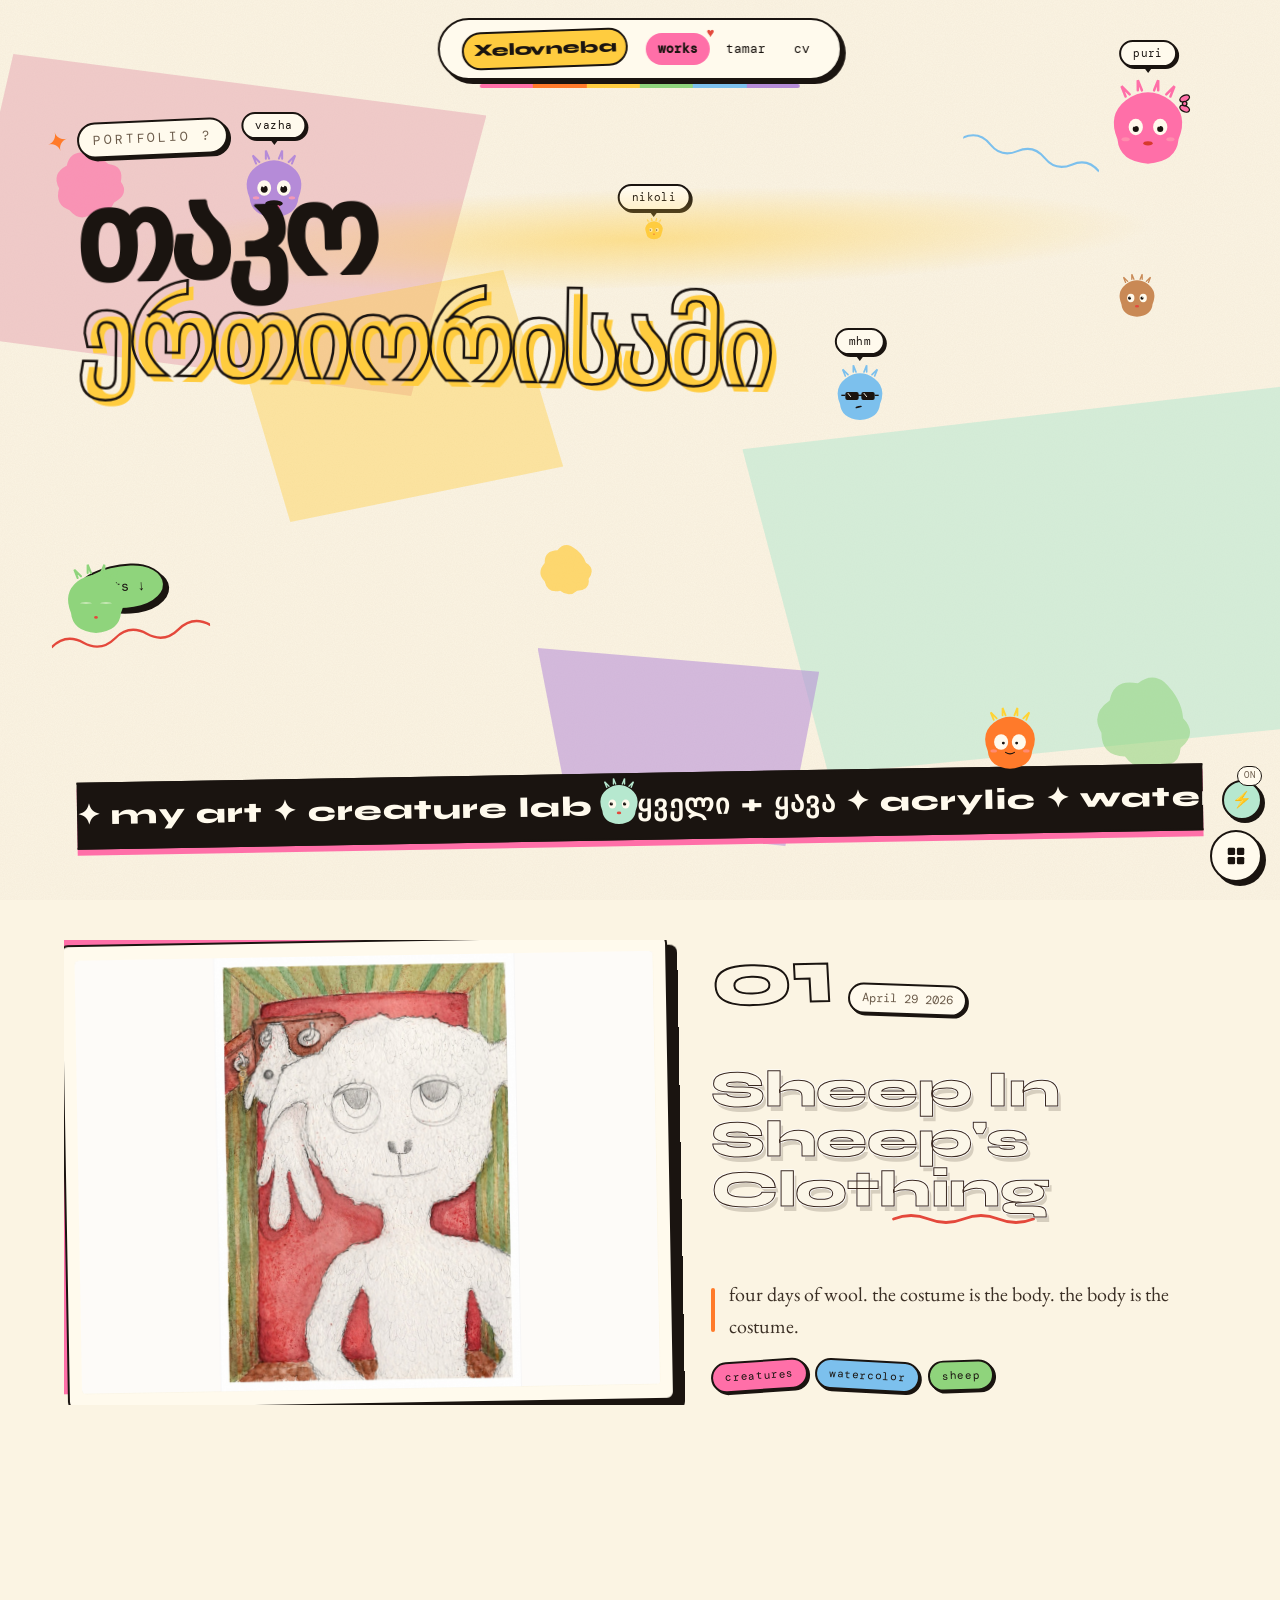
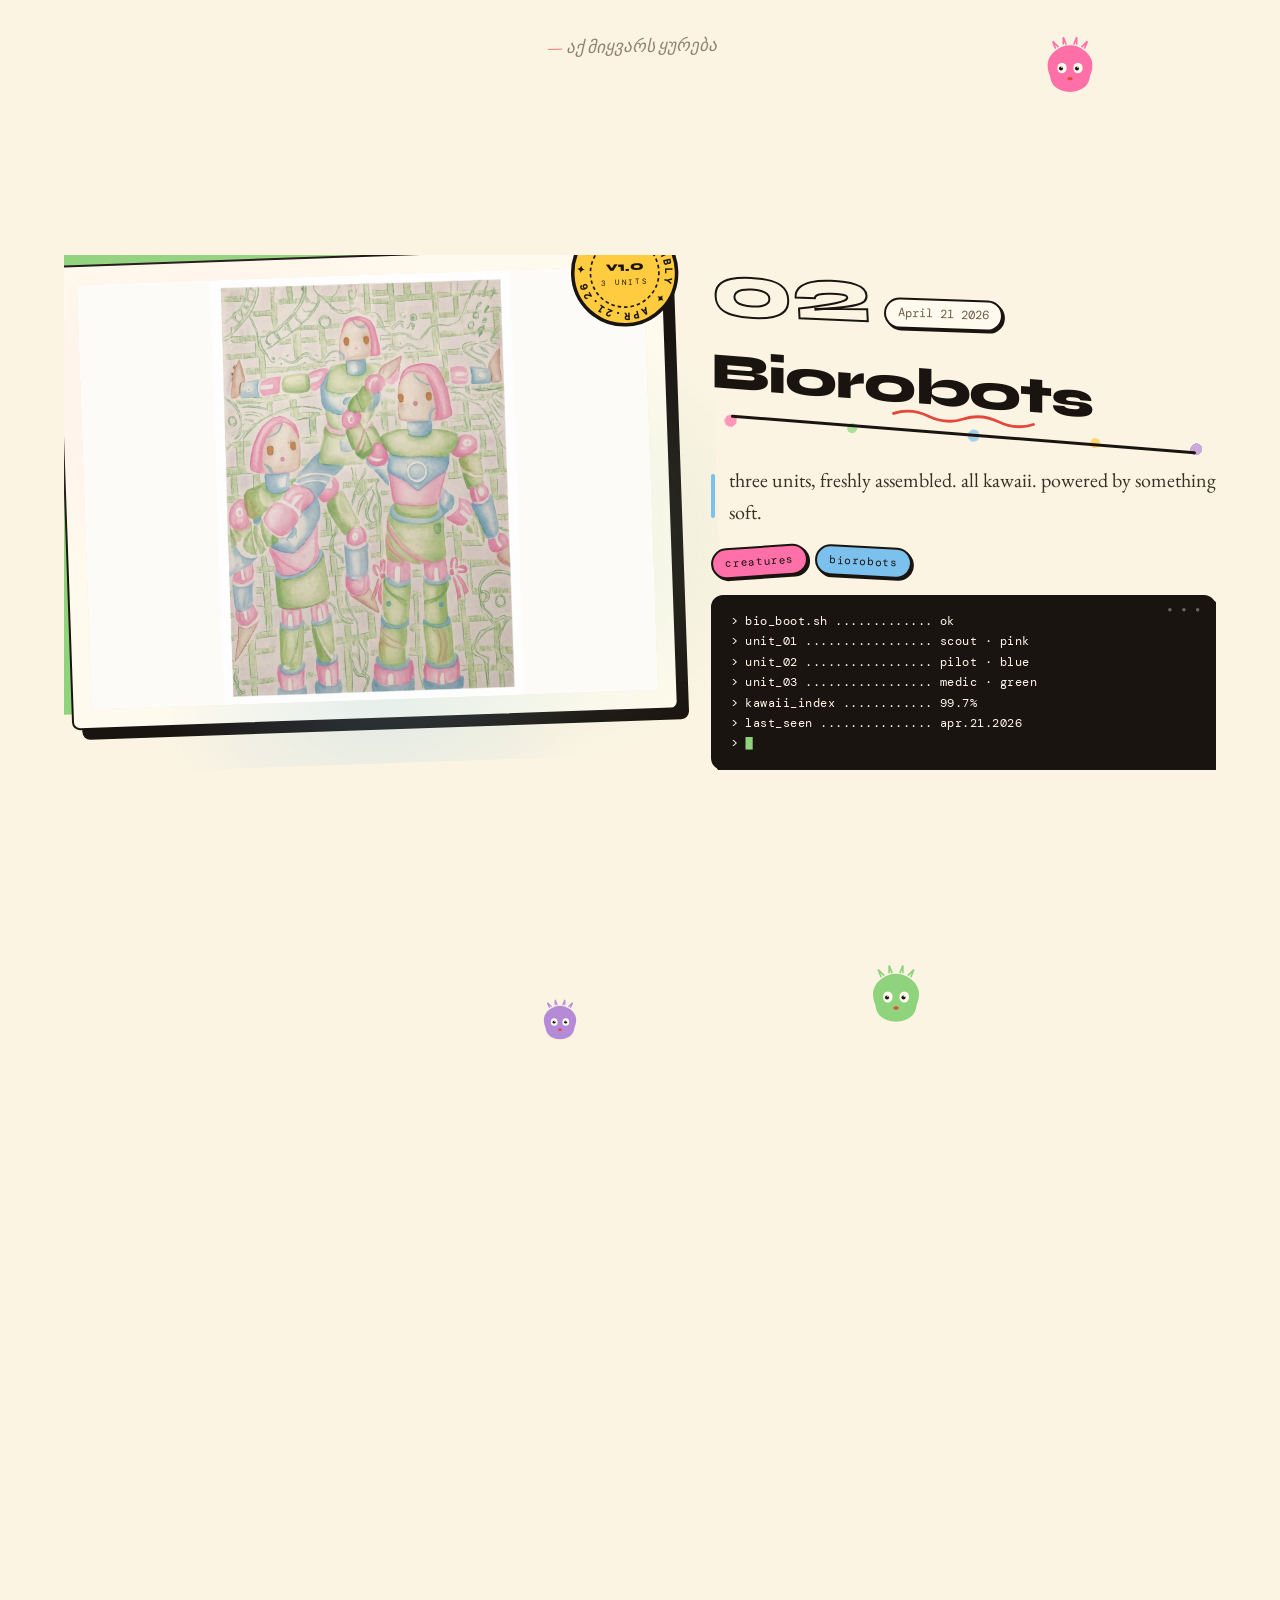
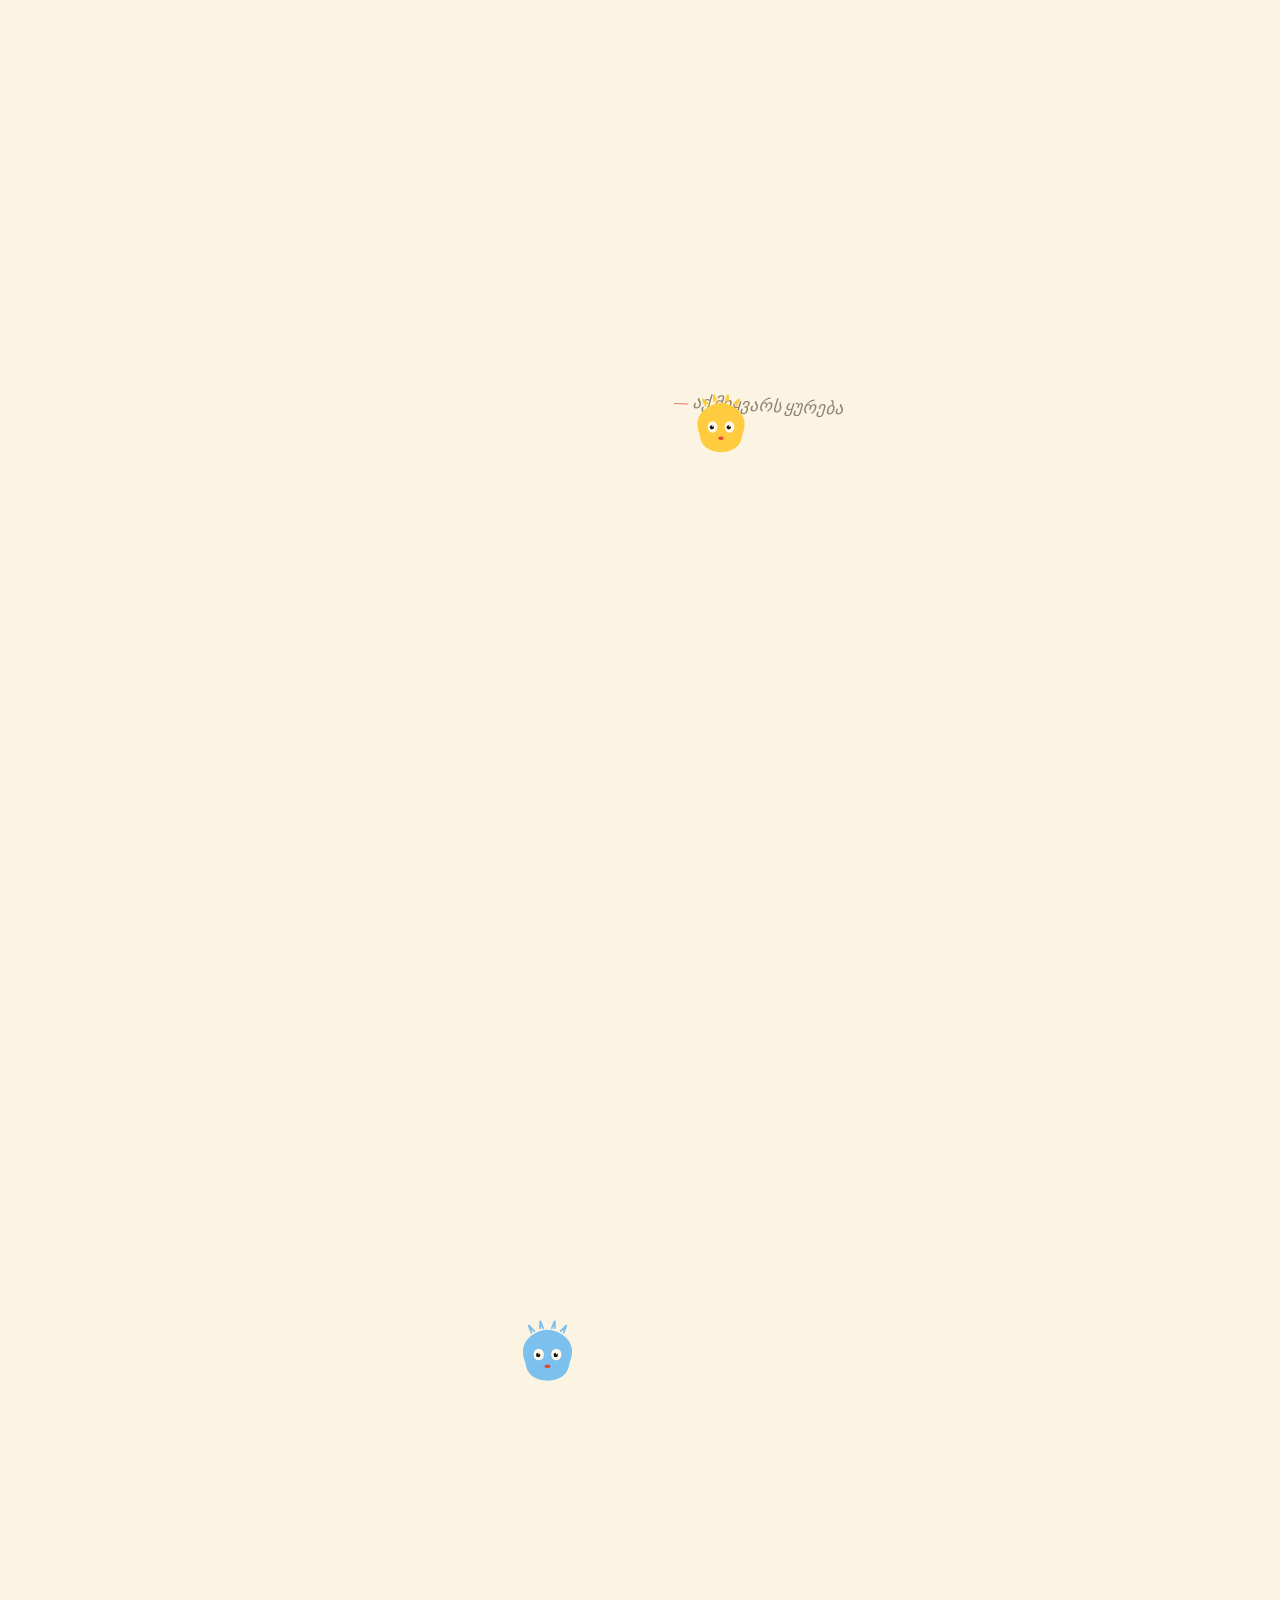
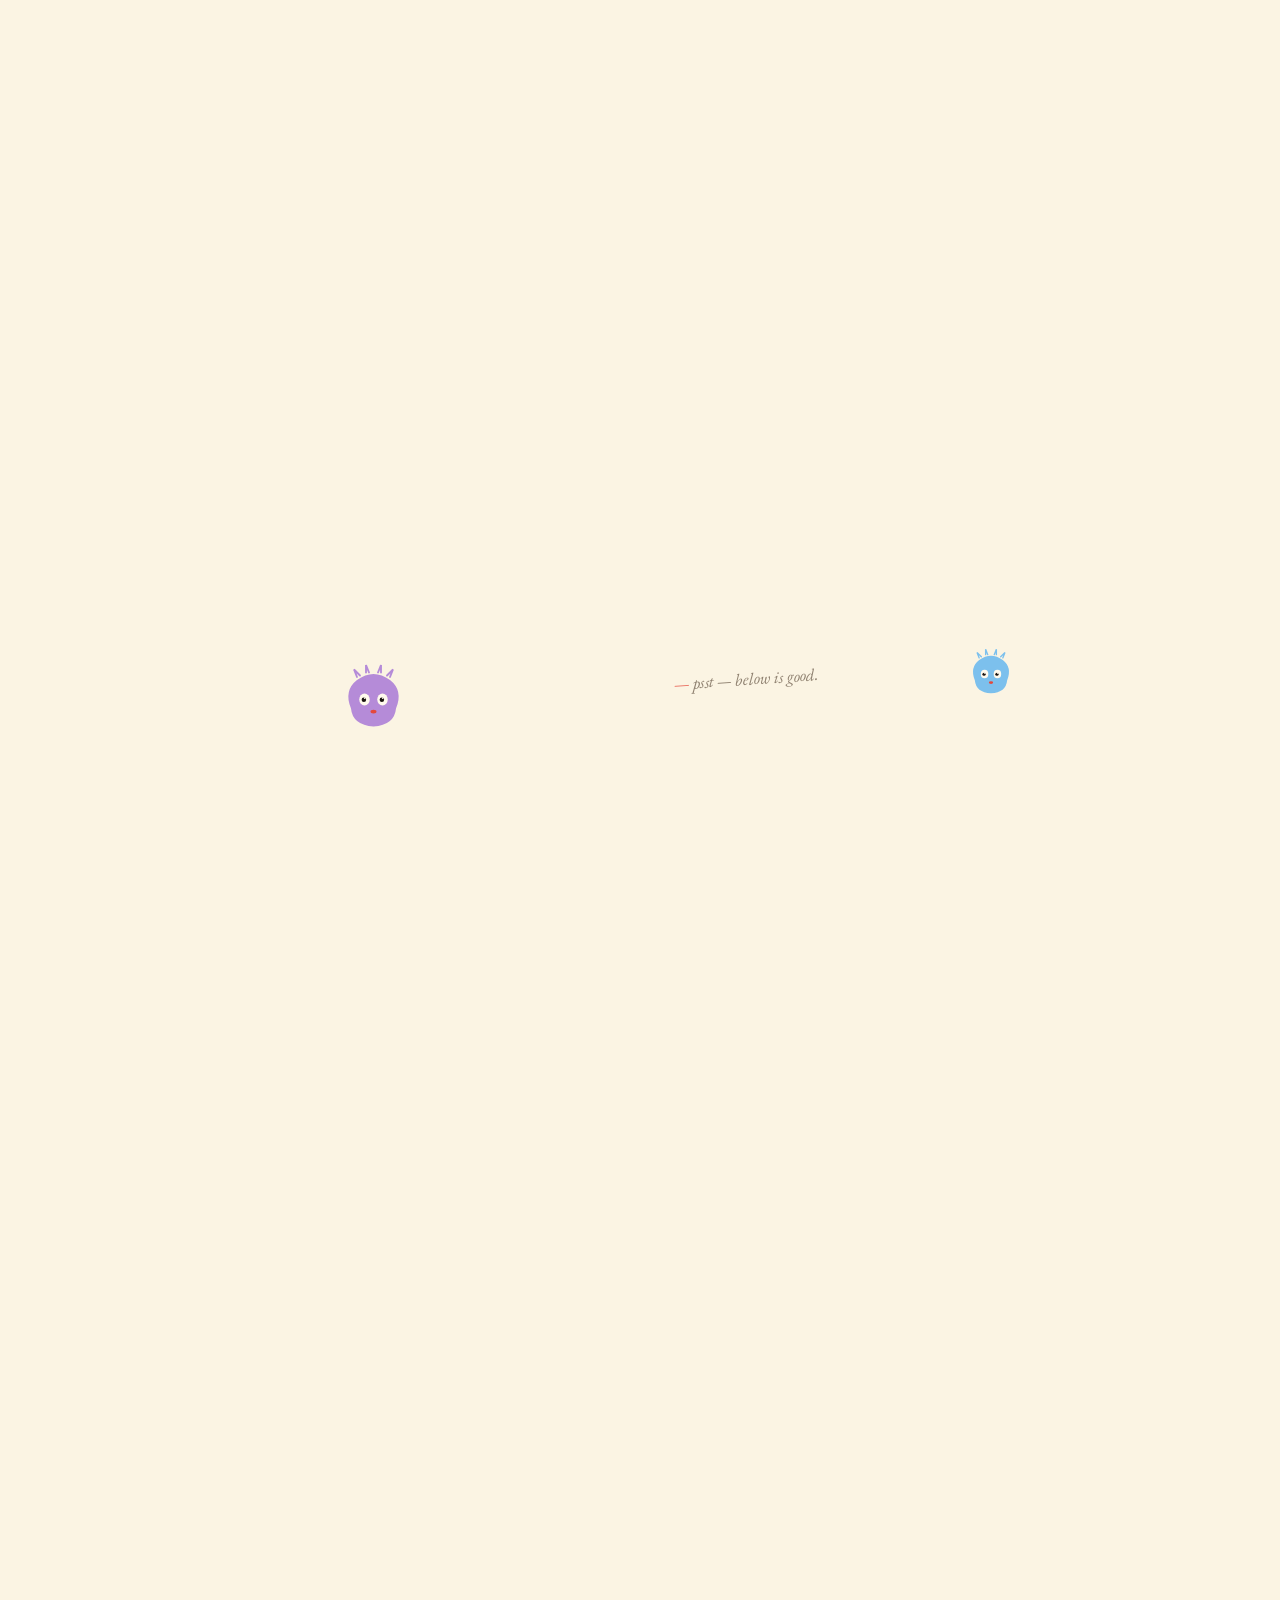
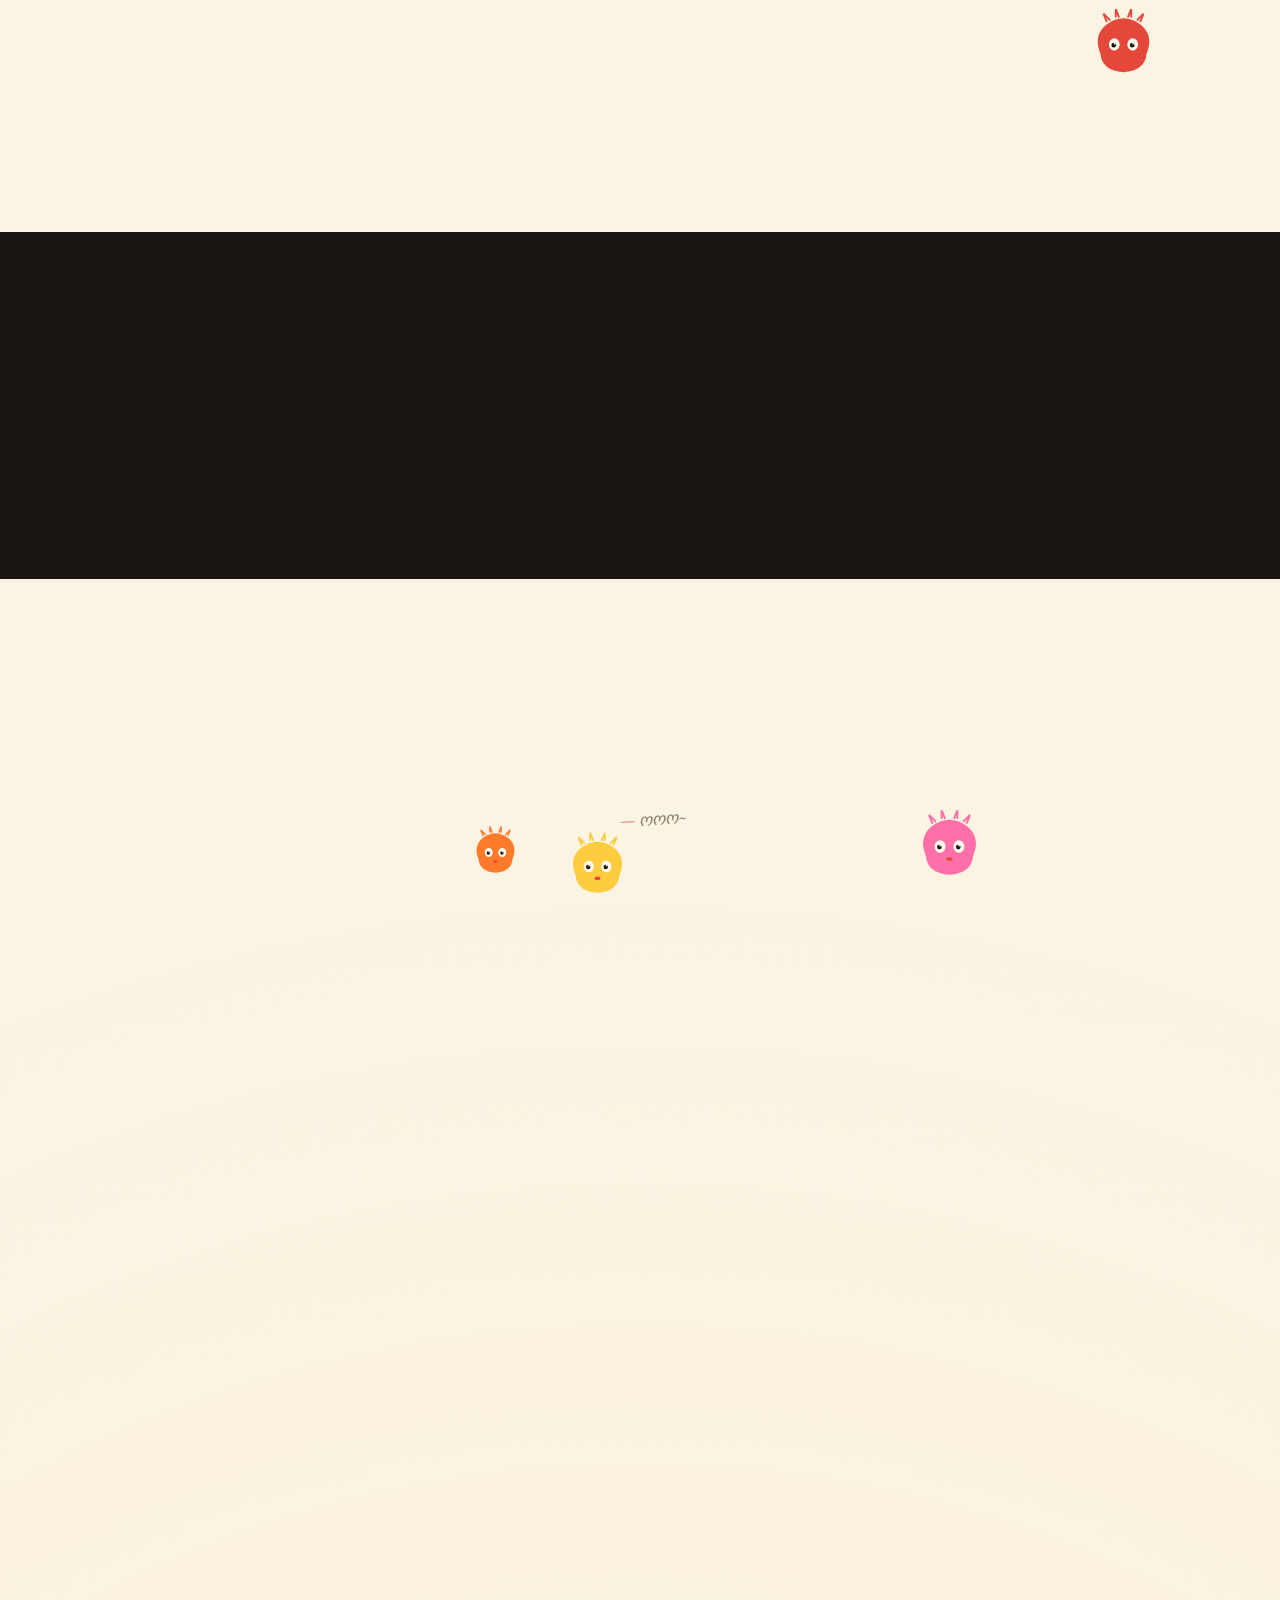
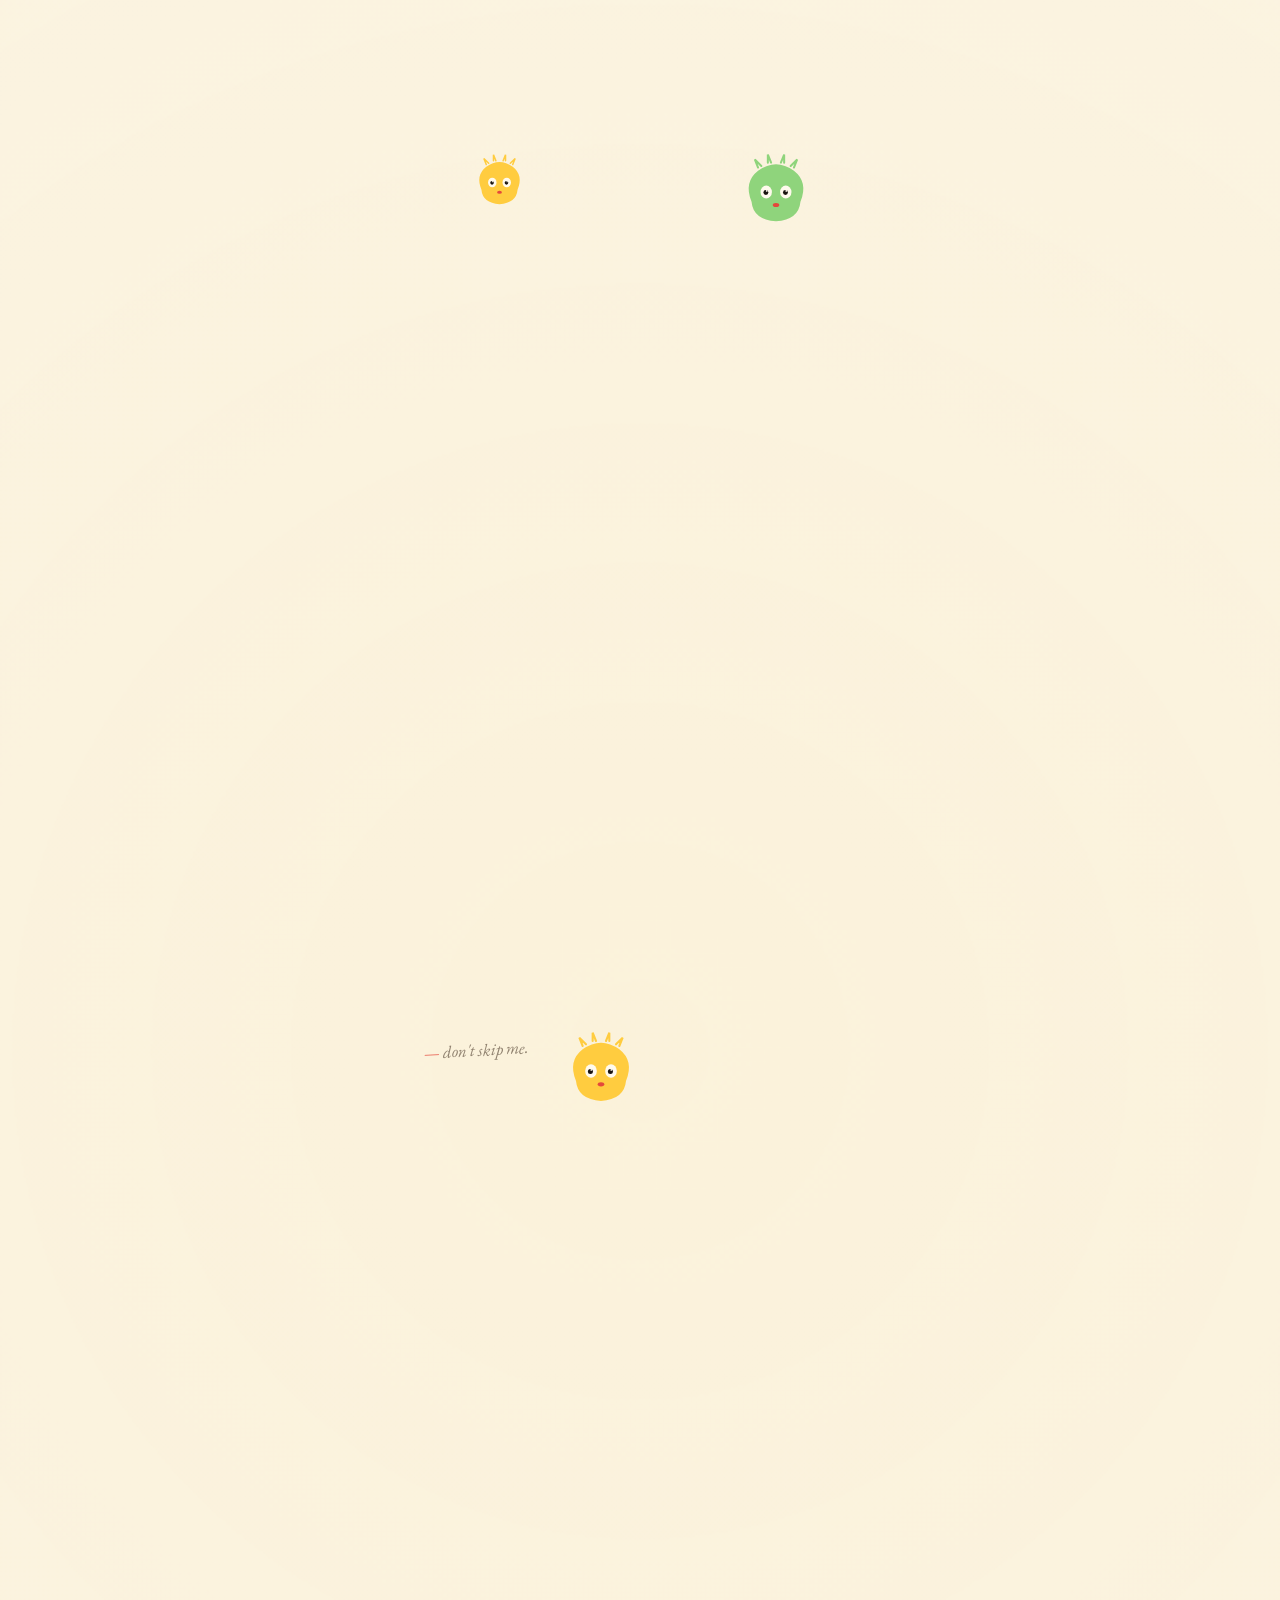
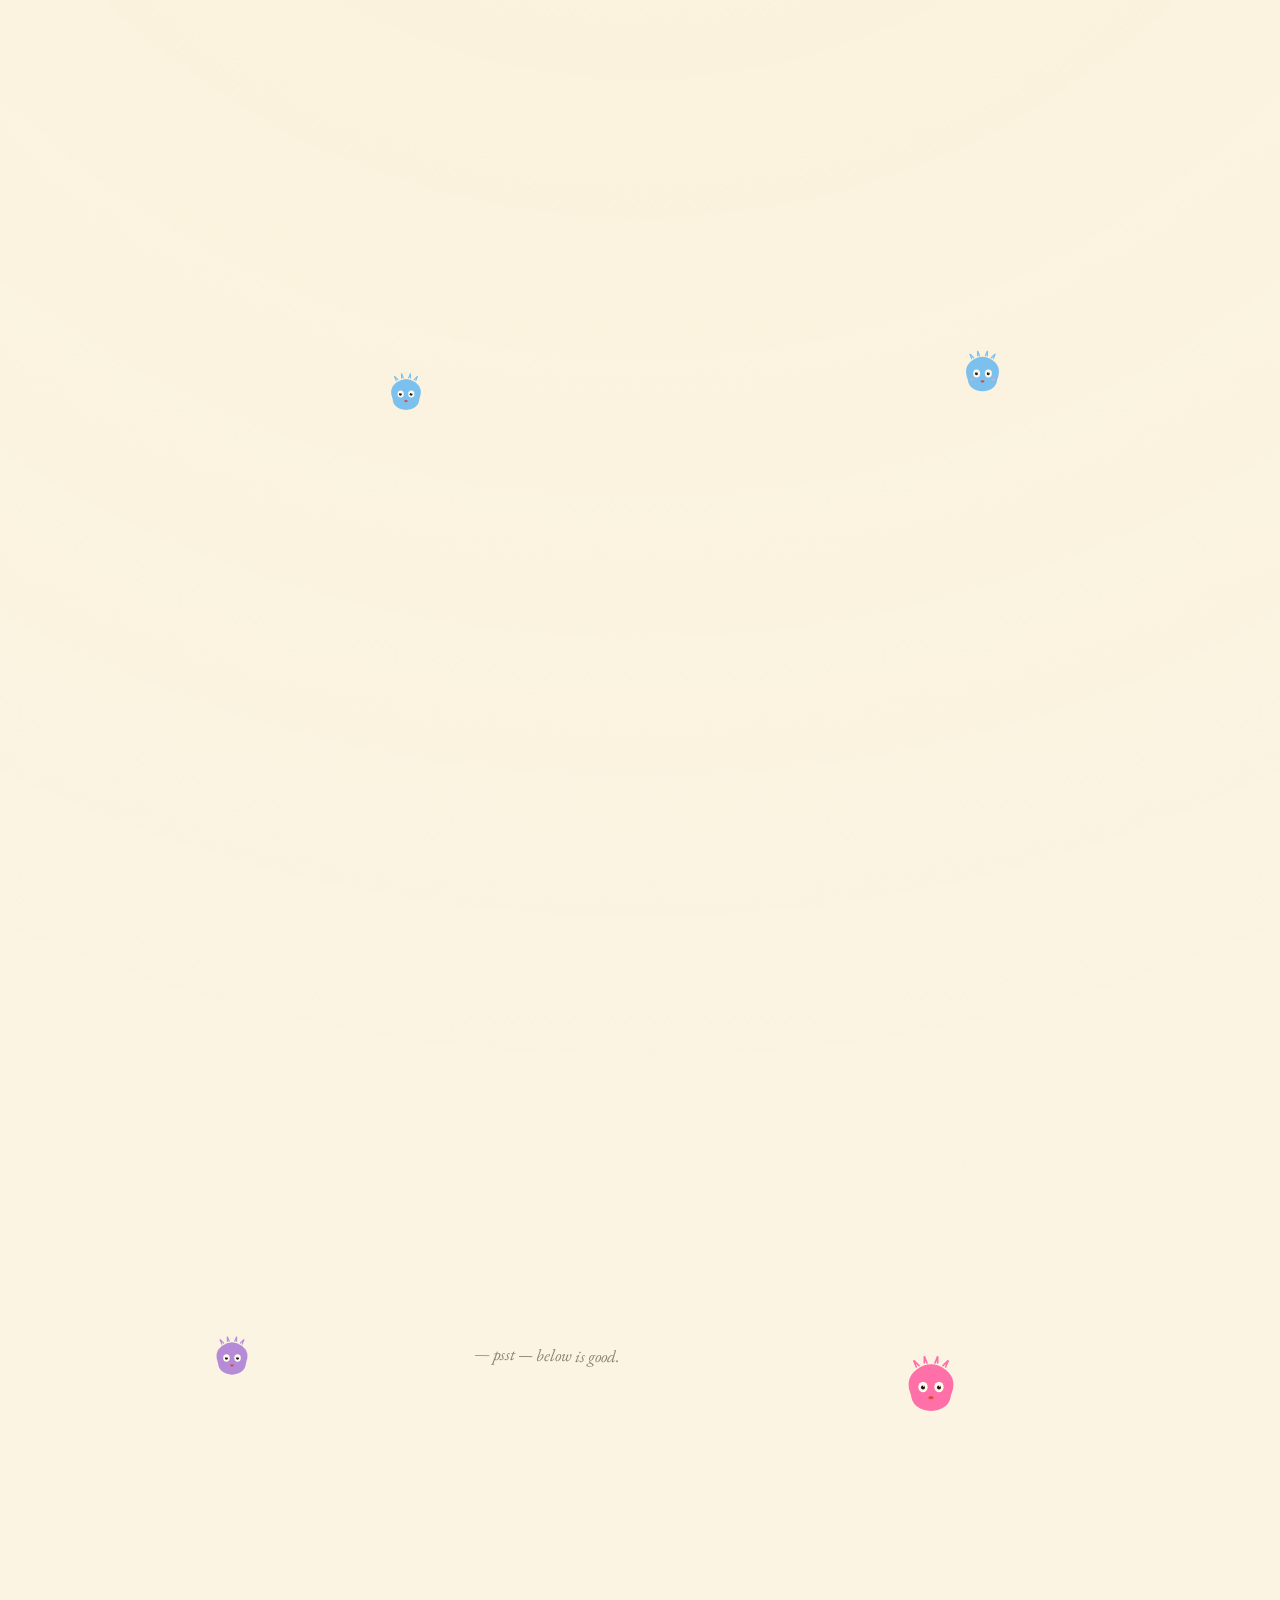
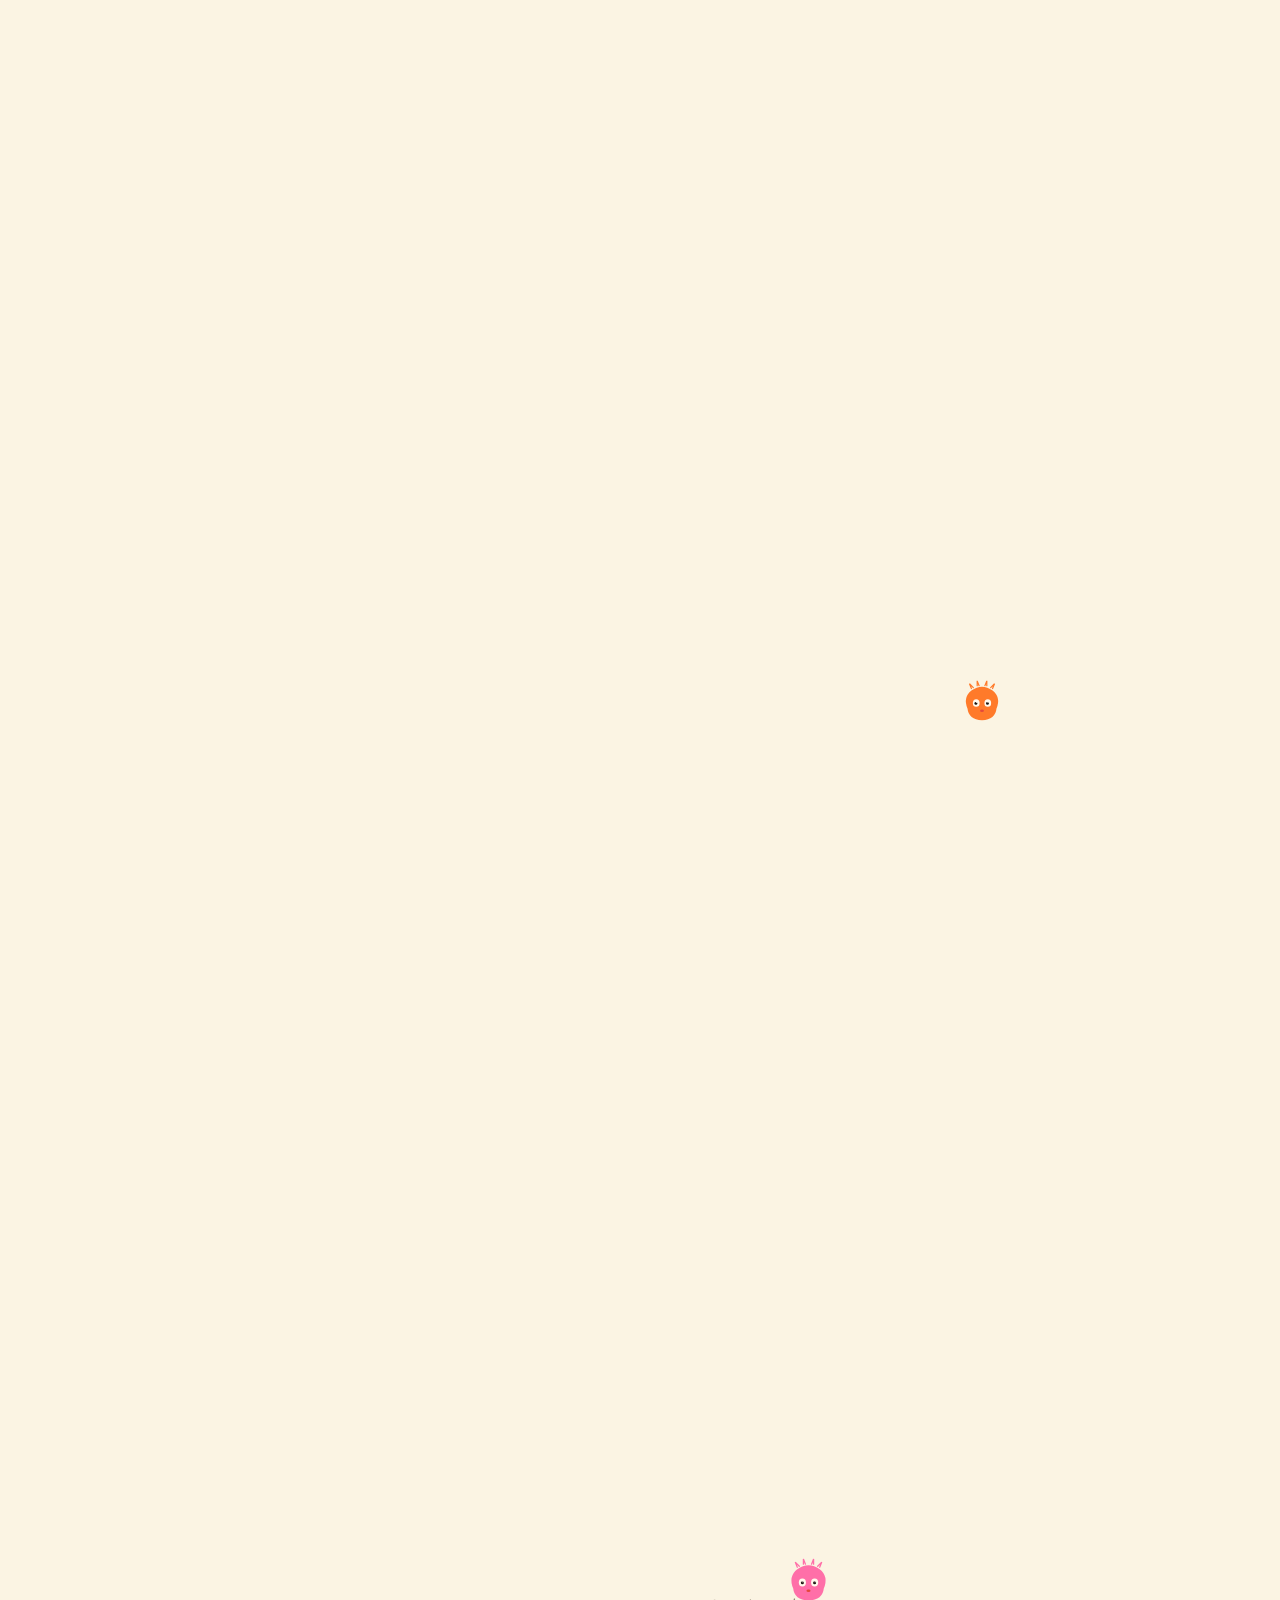
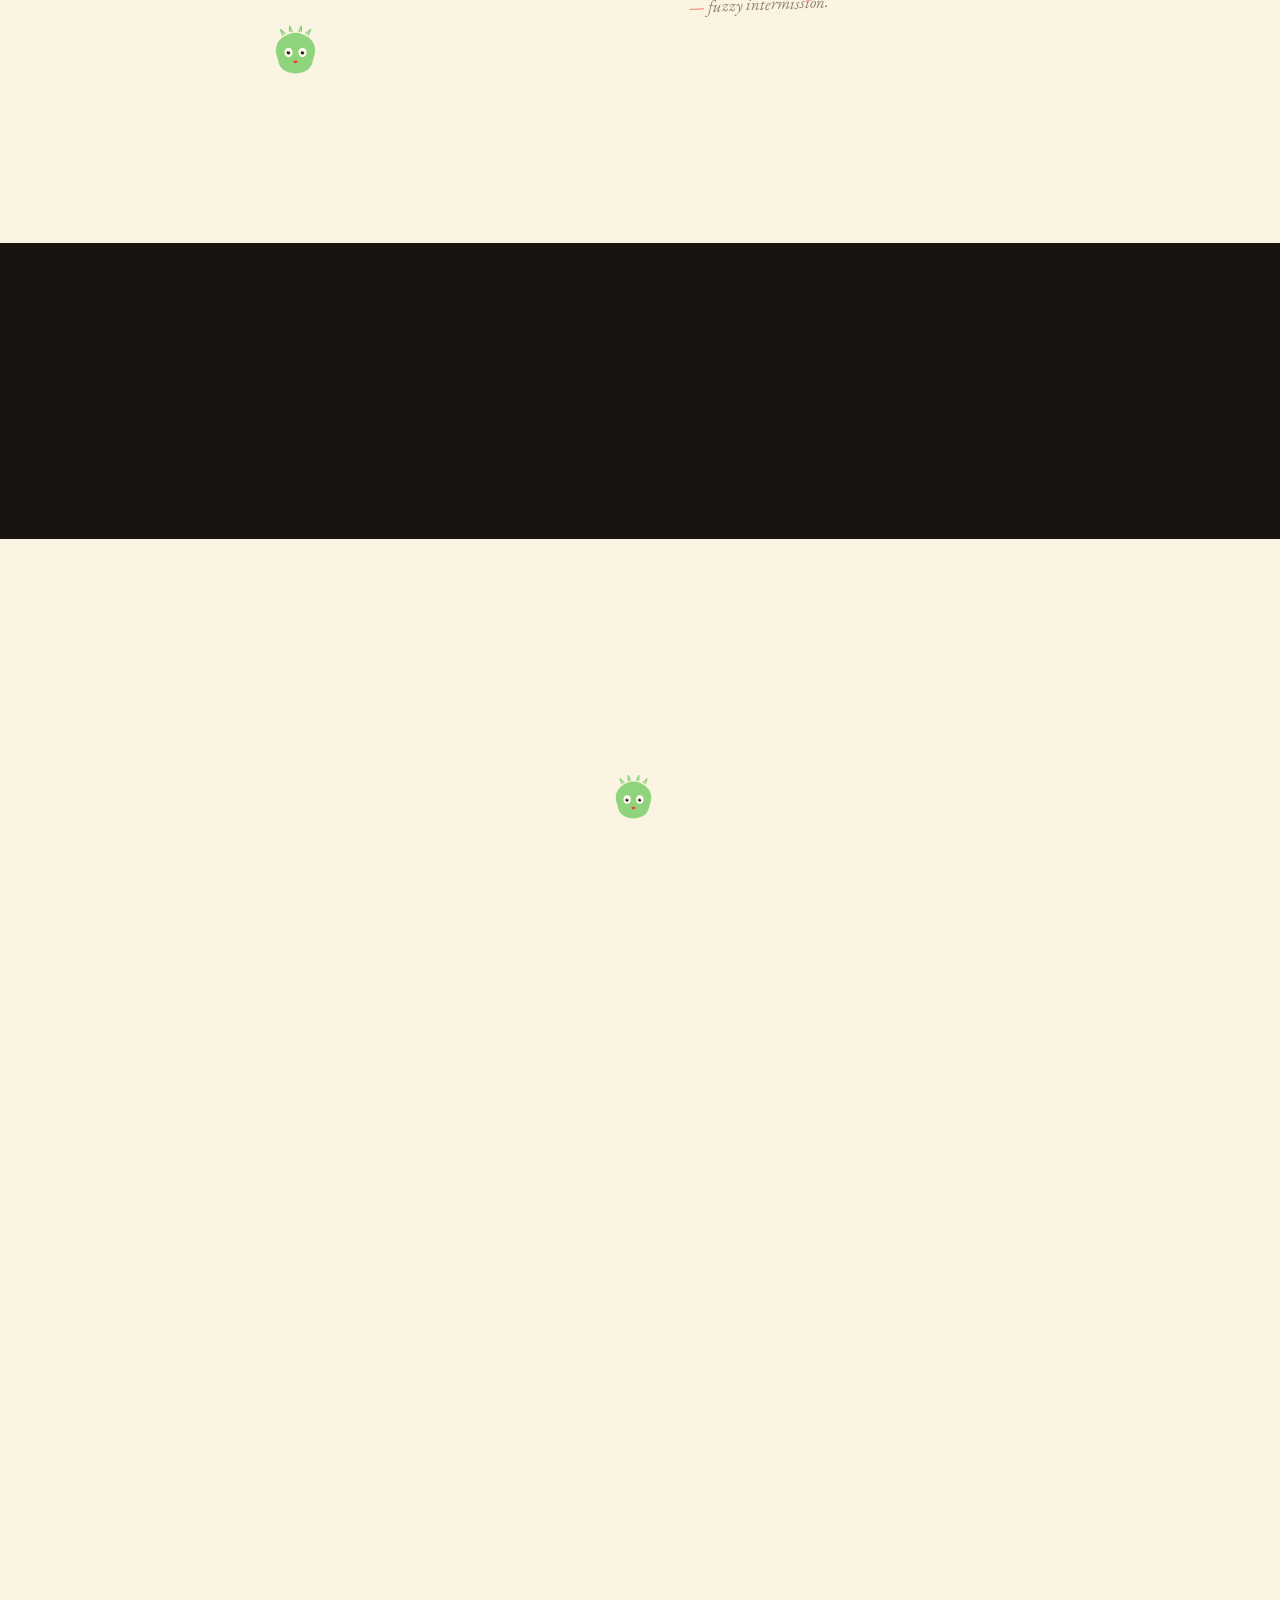
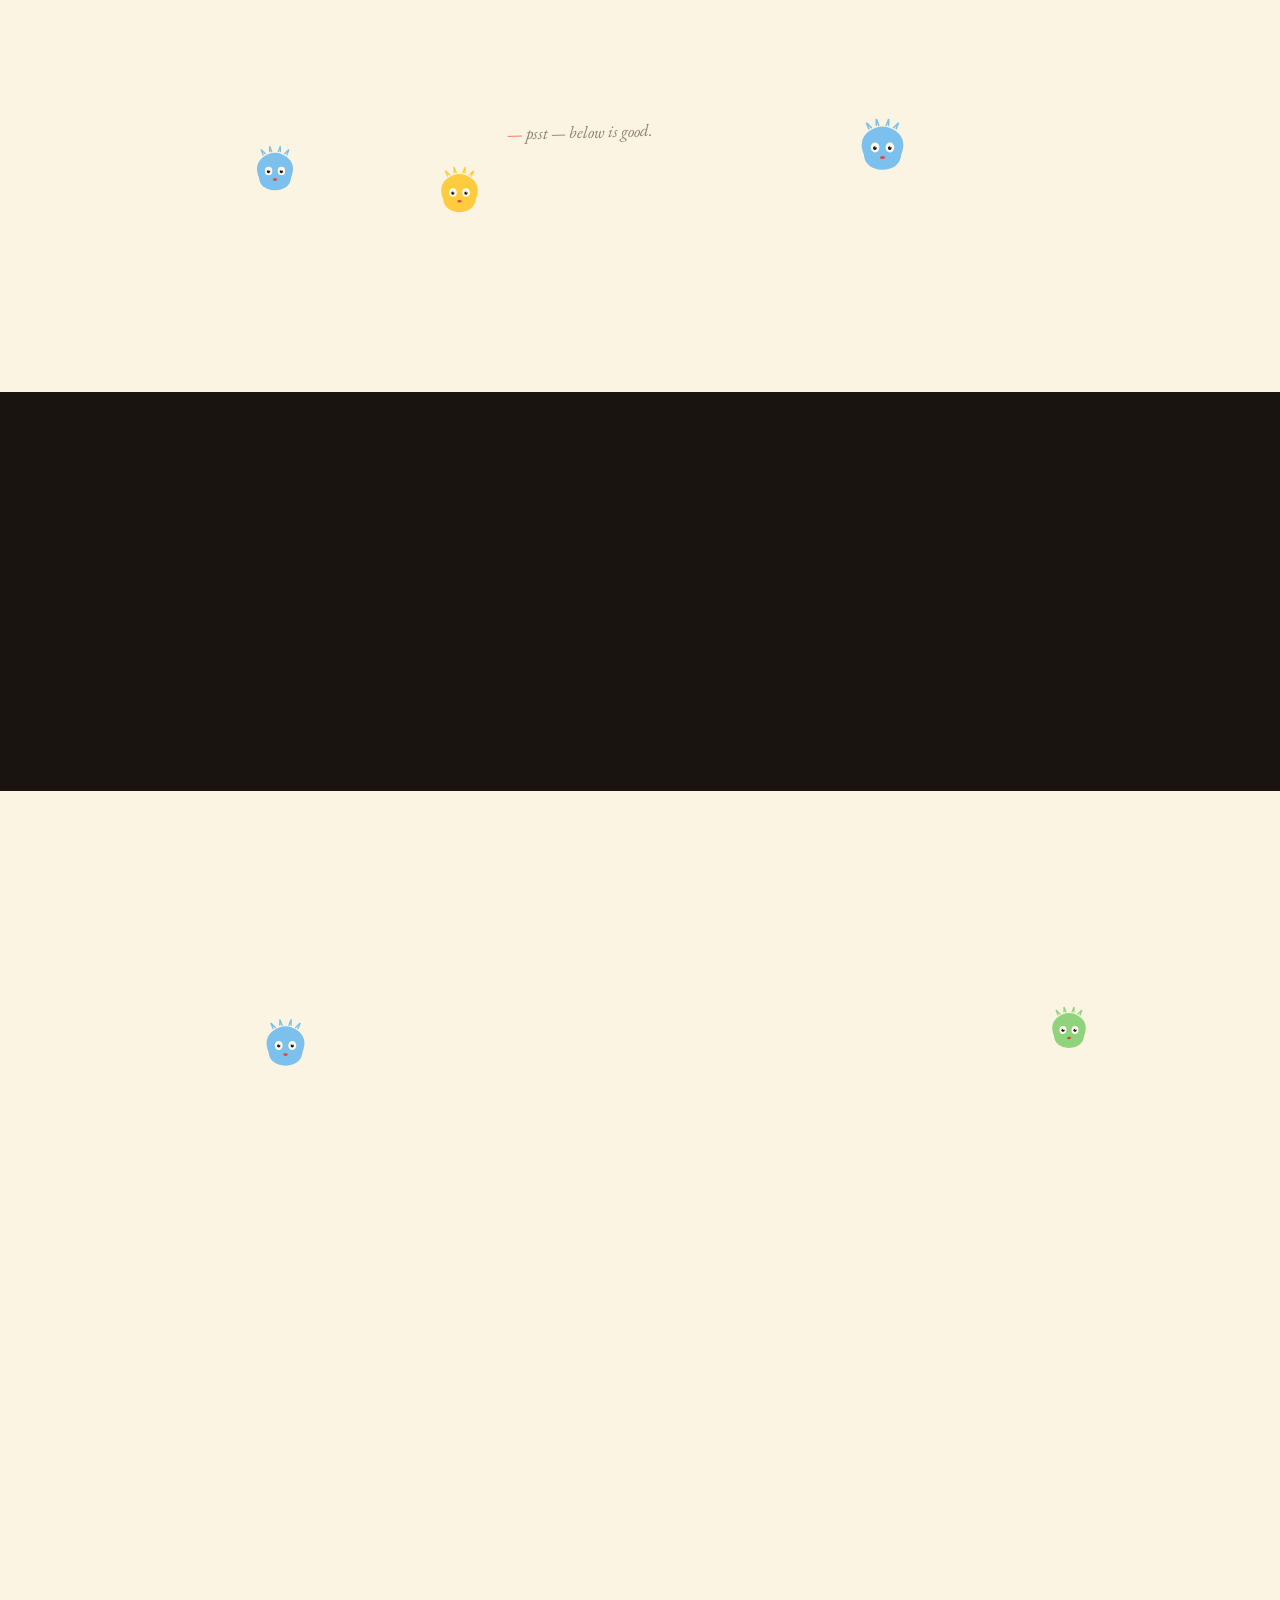
==== commit 1d73bef2: "chach" ====
--- a/index.html
+++ b/index.html
@@ -253,11 +253,11 @@
   }
   </script>
 
-  <link rel="icon" type="image/svg+xml" href="assets/favicon.svg?v=20260504" />
+  <link rel="icon" type="image/svg+xml" href="assets/favicon.svg?v=20260505" />
   <link rel="preconnect" href="https://fonts.googleapis.com" />
   <link rel="preconnect" href="https://fonts.gstatic.com" crossorigin />
   <link href="https://fonts.googleapis.com/css2?family=Syne:wght@400;700;800&family=EB+Garamond:ital,wght@0,400;0,500;1,400;1,500&family=DM+Mono:wght@300;400&display=swap" rel="stylesheet" />
-  <link rel="stylesheet" href="styles.css?v=20260504" />
+  <link rel="stylesheet" href="styles.css?v=20260505" />
 </head>
 <body>
 
@@ -482,7 +482,7 @@
     </div>
   </footer>
 
-  <script src="js/posts.js?v=20260504"></script>
-  <script src="script.js?v=20260504"></script>
+  <script src="js/posts.js?v=20260505"></script>
+  <script src="script.js?v=20260505"></script>
 </body>
 </html>
--- a/styles.css
+++ b/styles.css
@@ -142,6 +142,24 @@
 .cursor-creature.is-curious { width: 58px; height: 58px; }
 .cursor-creature.is-curious .cc-body { animation-duration: .9s; }
 .cursor-creature.is-curious .cc-eye  { transform: scale(1.25); }
+
+/* ── STATE: panicky (when over the sheep painting) ───
+   shakes the inner SVG only, so the parent's translate-to-cursor
+   isn't disturbed. eyes blow wide, body's wiggle speeds up. */
+.cursor-creature.is-panicky .cc-svg  { animation: cc-panic .14s ease-in-out infinite; }
+.cursor-creature.is-panicky .cc-body { animation-duration: .35s; }
+.cursor-creature.is-panicky .cc-eye  { transform: scale(1.45); }
+.cursor-creature.is-panicky .cc-pupil-l,
+.cursor-creature.is-panicky .cc-pupil-r { transform: scale(1.25); }
+.cursor-creature.is-panicky .cc-mouth { transform: scaleY(1.4); }
+@keyframes cc-panic {
+  0%, 100% { transform: translate(0, 0)        rotate(0); }
+  20%      { transform: translate(-1.6px, 1px)  rotate(-4deg); }
+  40%      { transform: translate(1.6px, -1px)  rotate(4deg); }
+  60%      { transform: translate(-1px, 1.4px)  rotate(-2deg); }
+  80%      { transform: translate(1px, -1.4px)  rotate(2deg); }
+}
+html.lite .cursor-creature.is-panicky .cc-svg { animation: none; }
 .cursor-creature.is-curious .cc-mouth { transform: scale(.6, 1.4); }
 
 /* ── STATE: dizzy (spun in a circle) ──────────── */
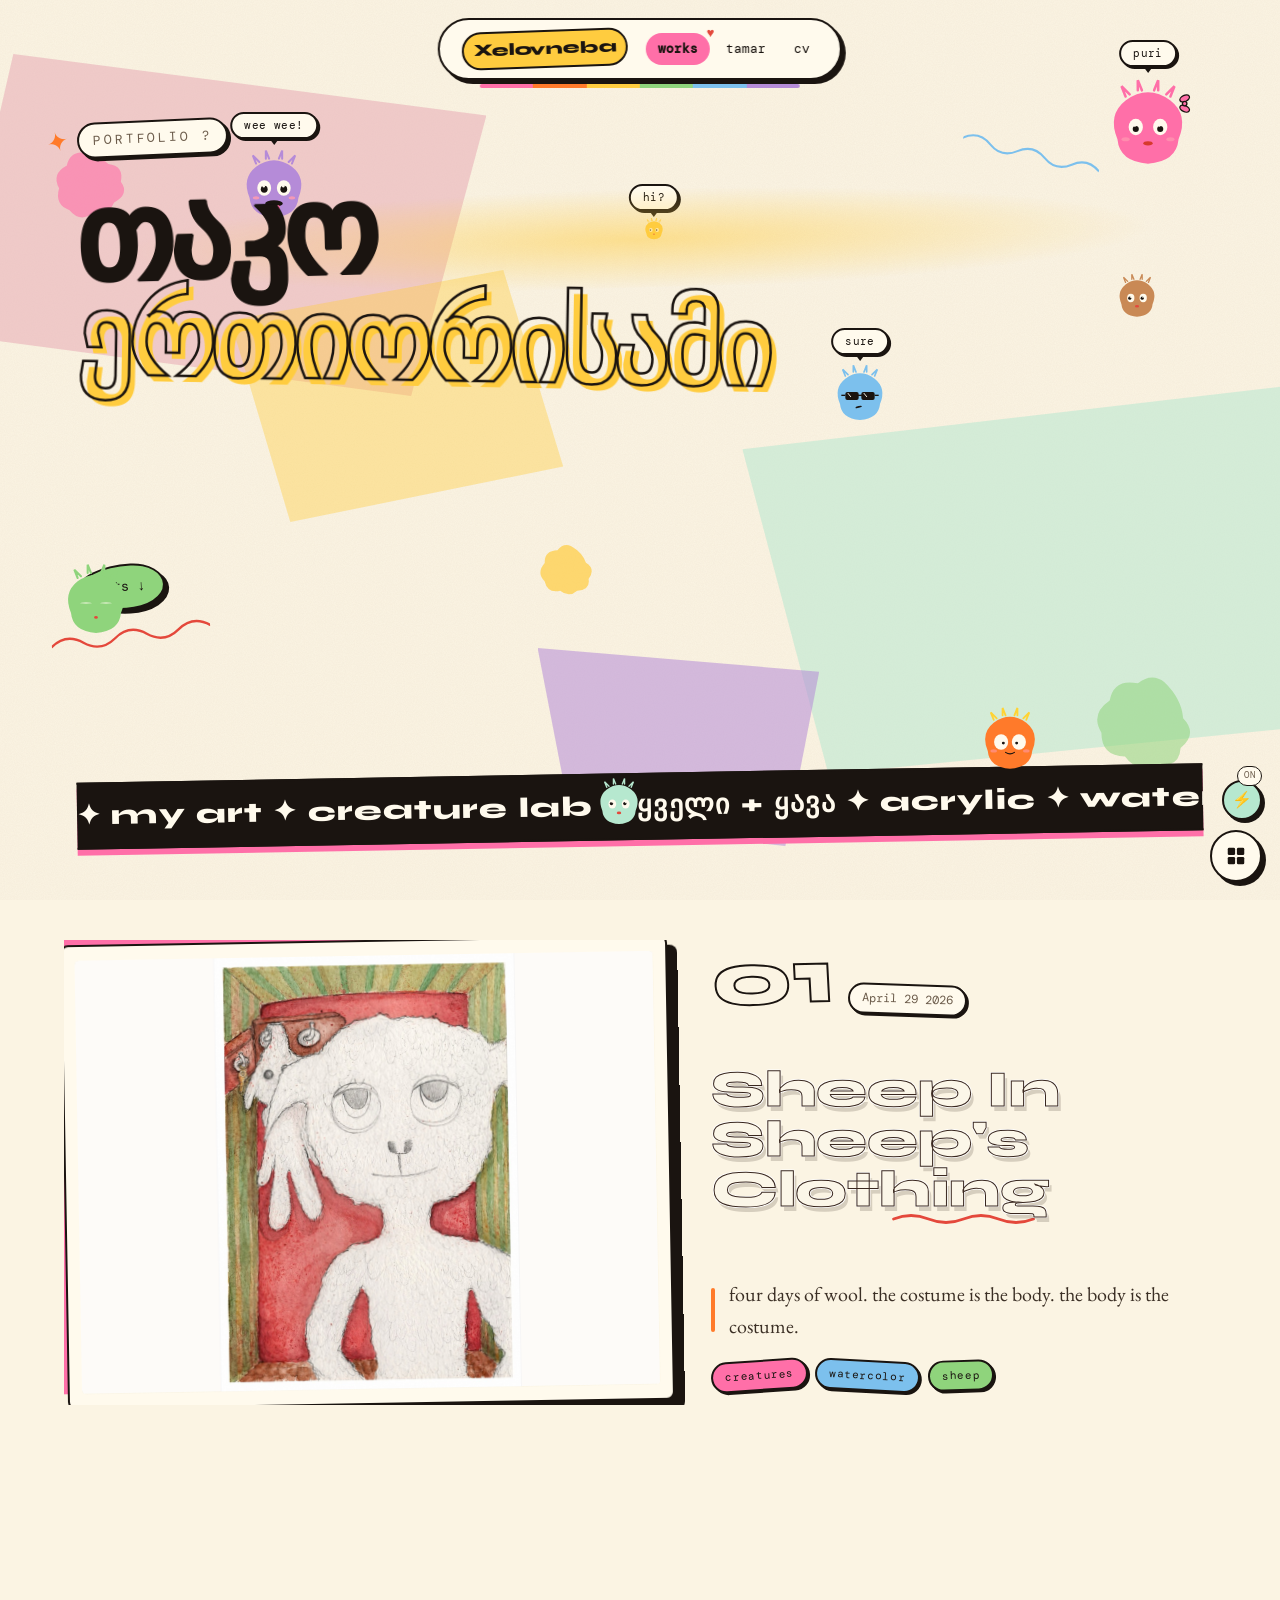
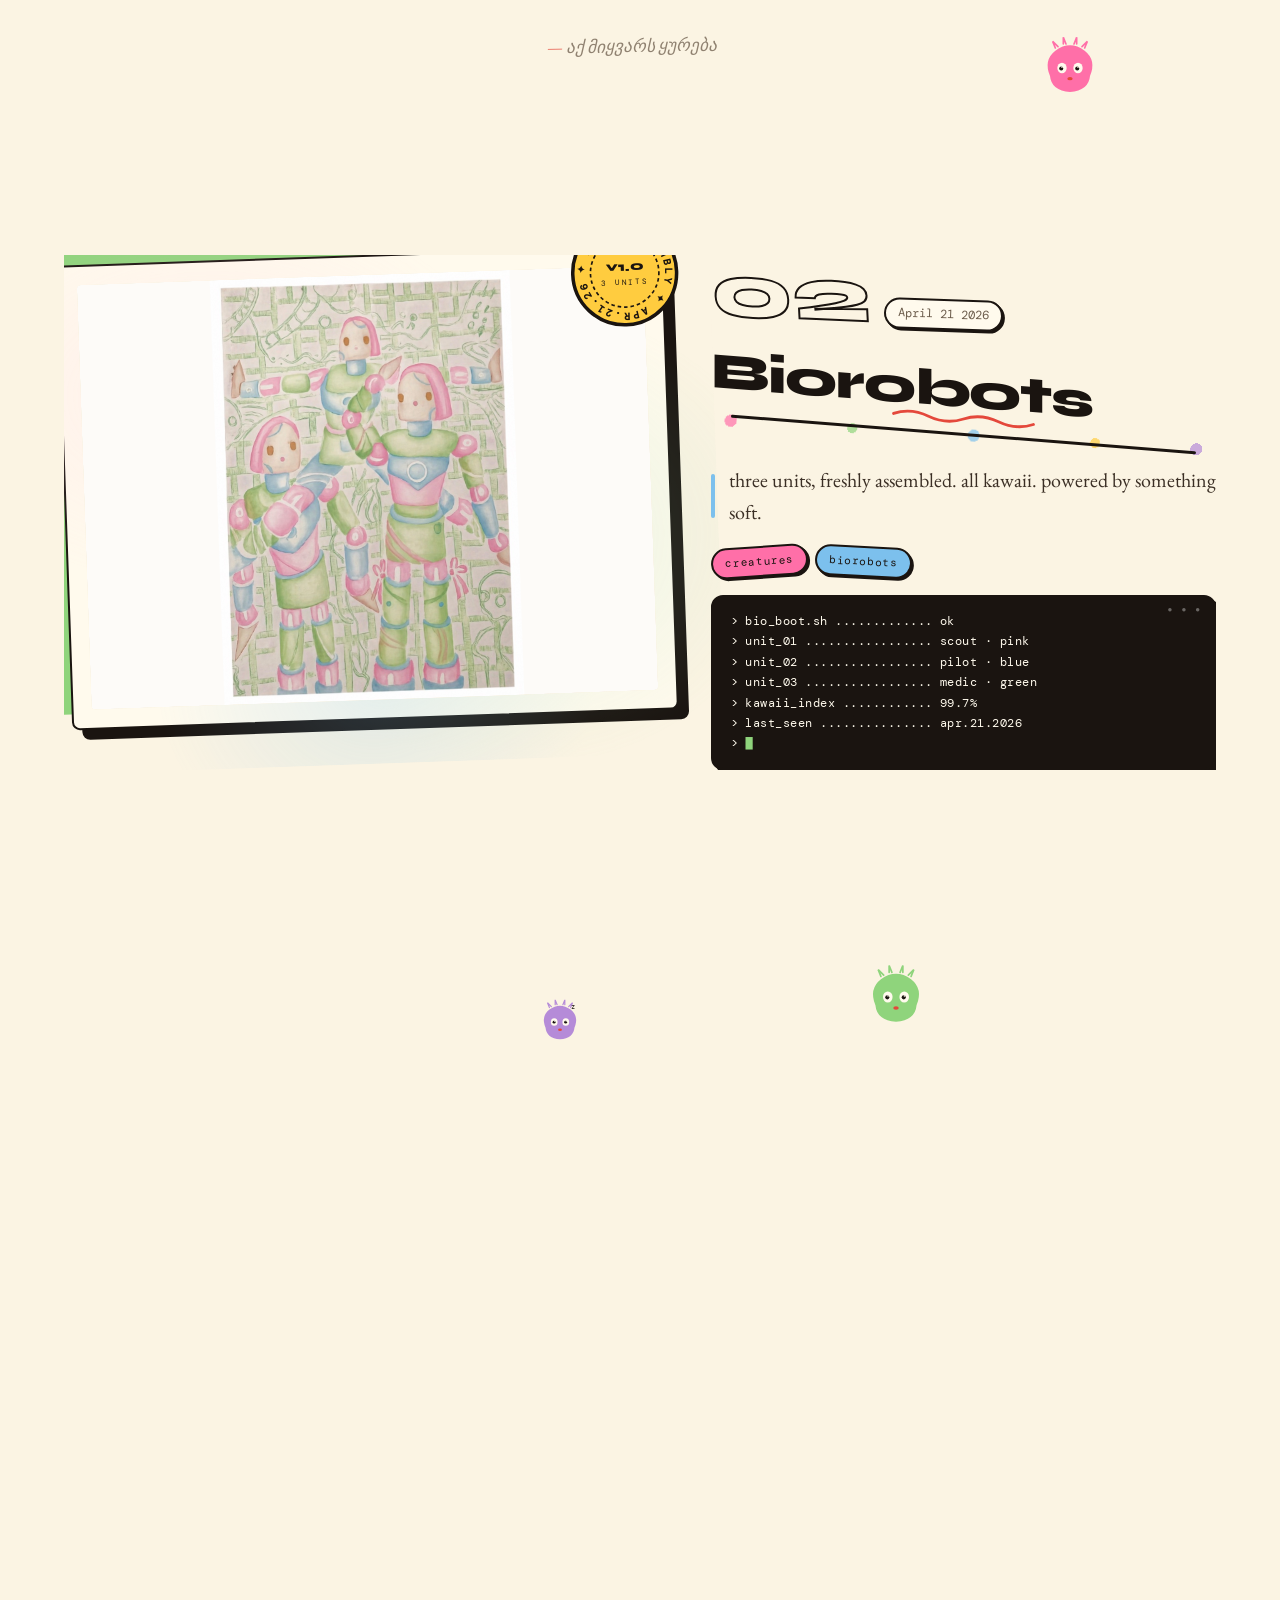
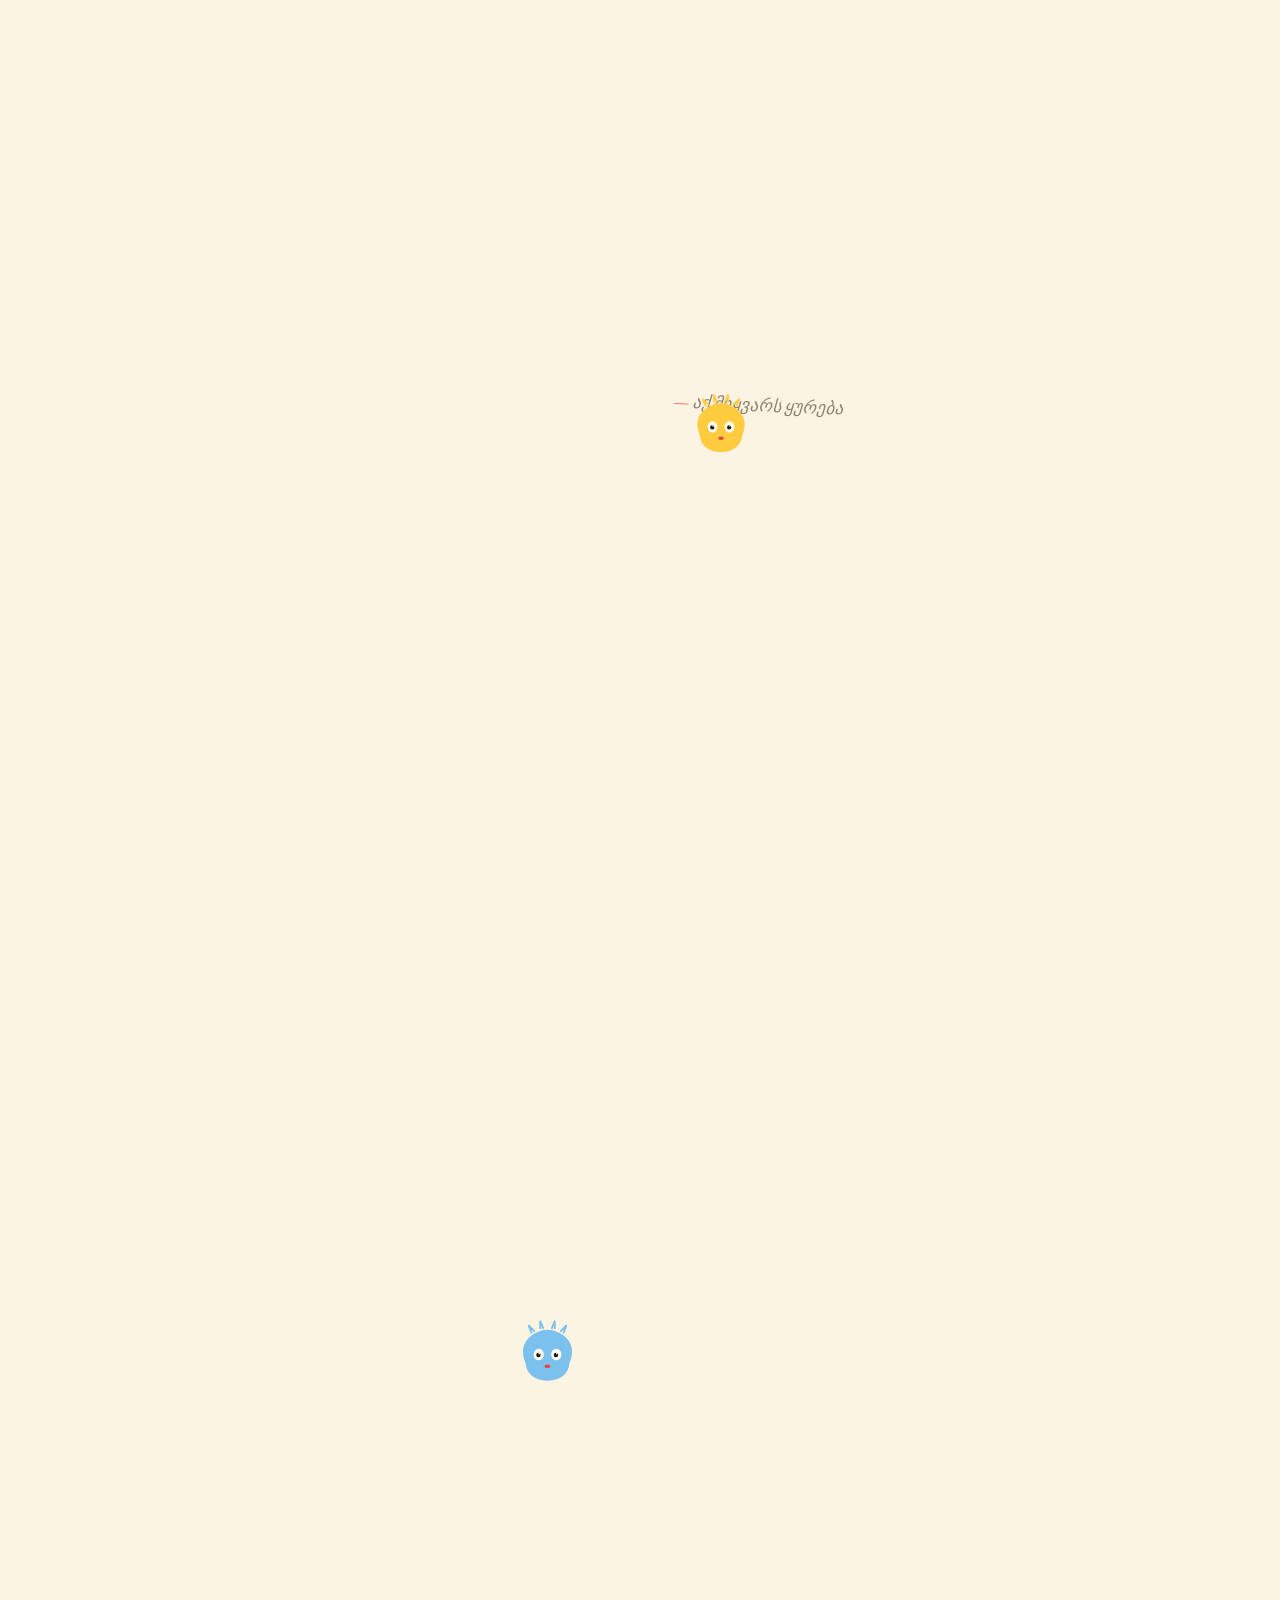
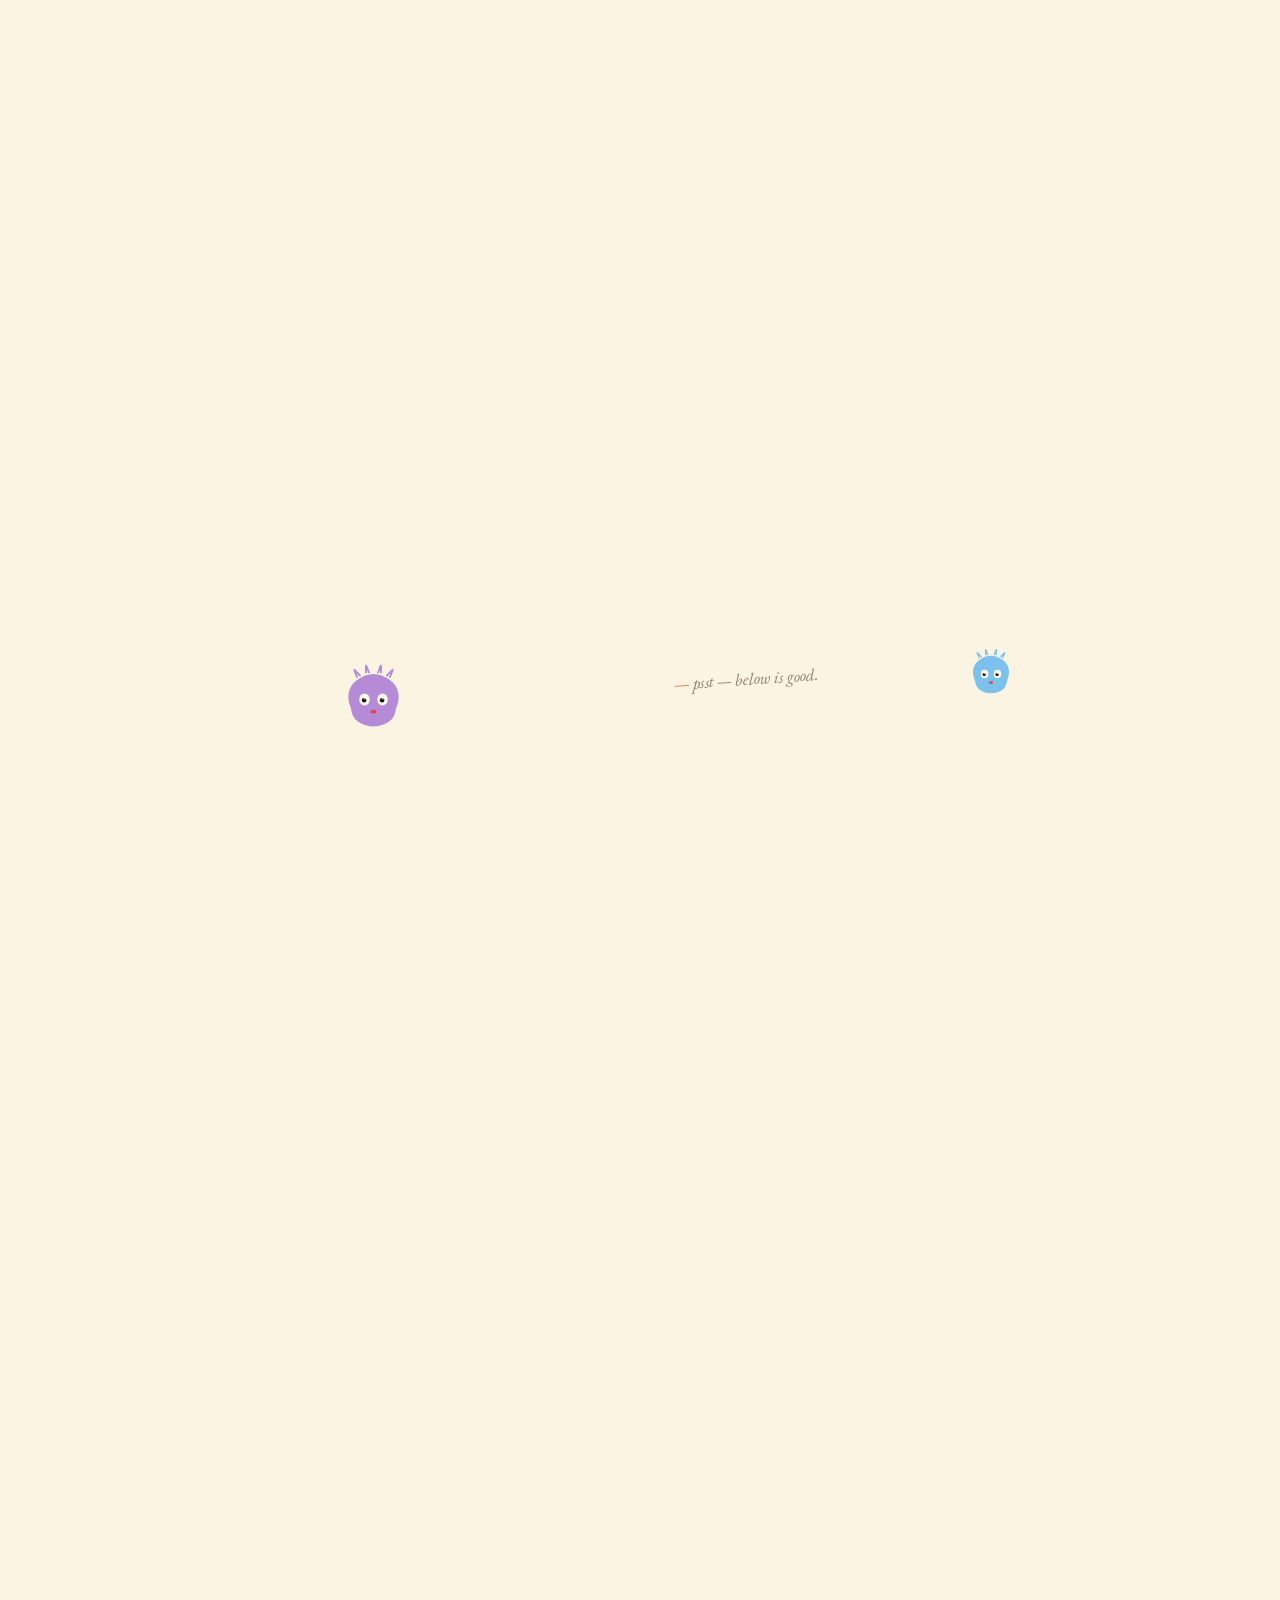
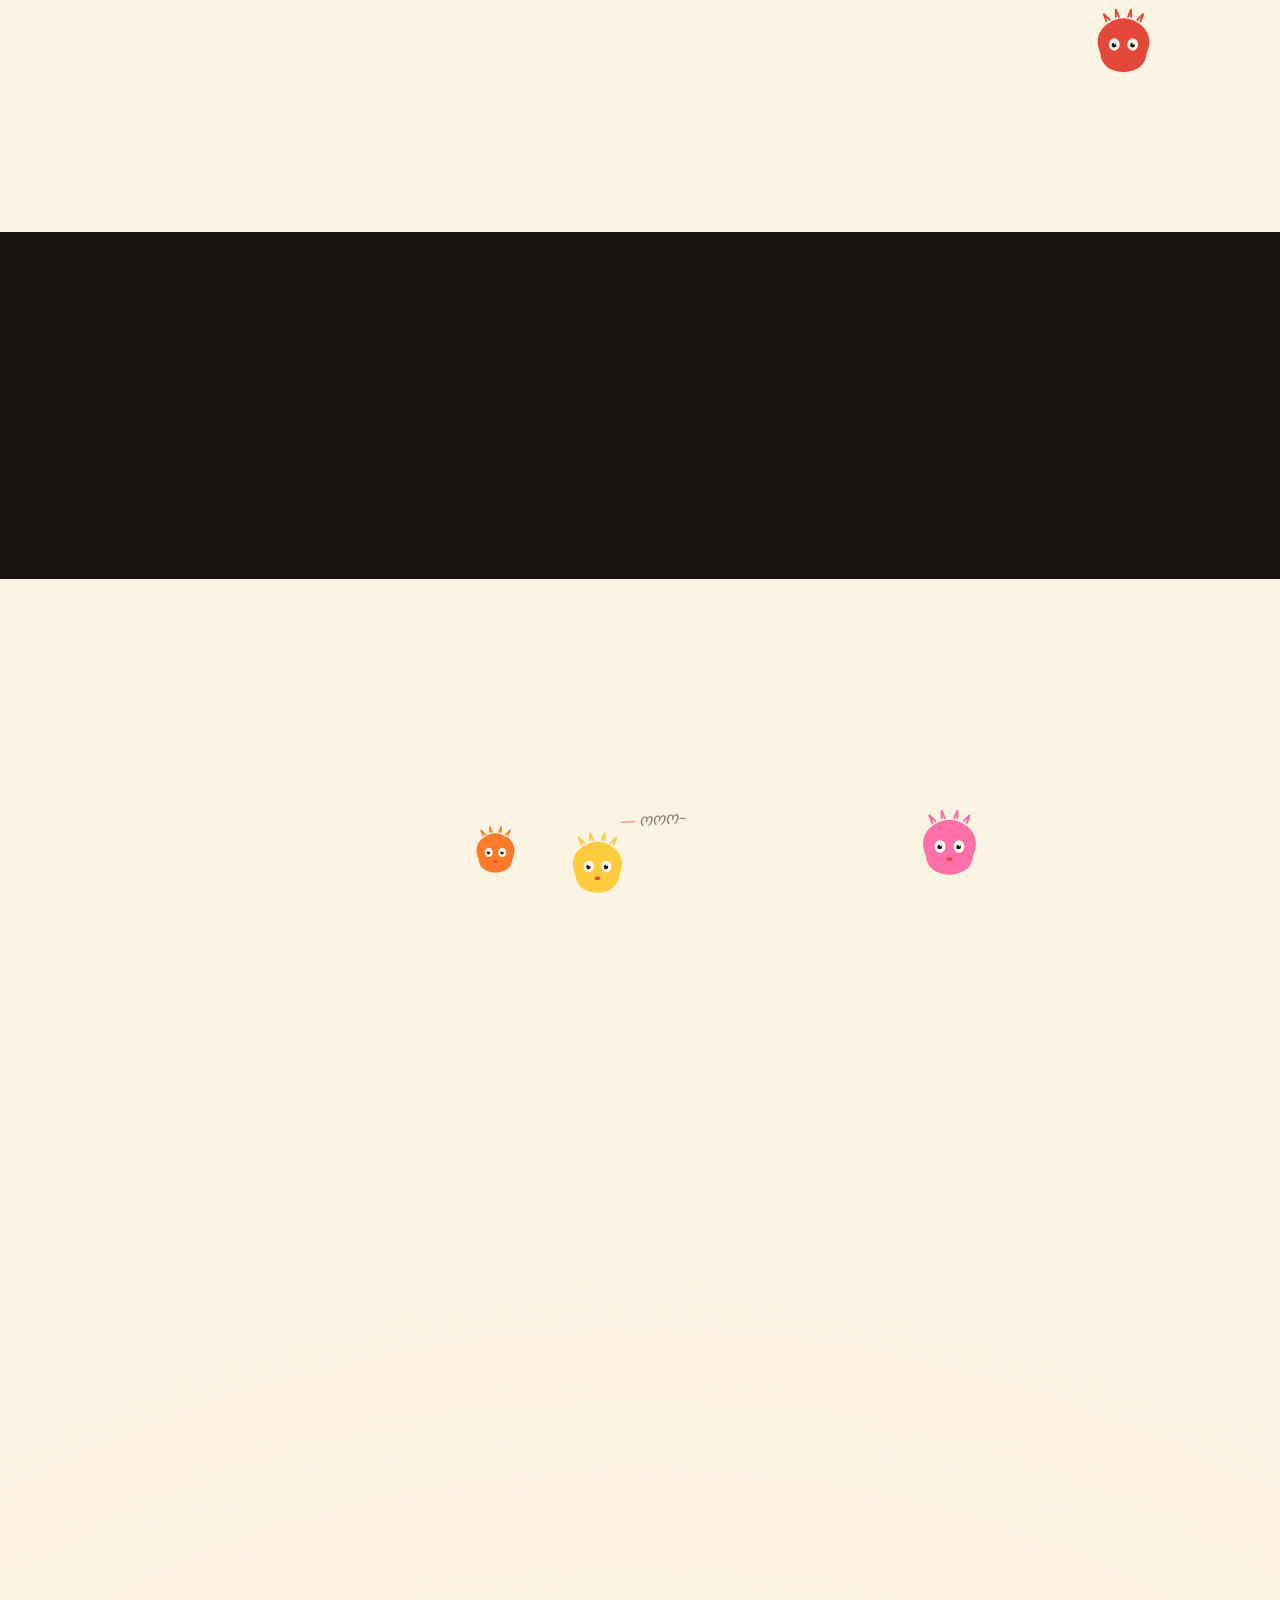
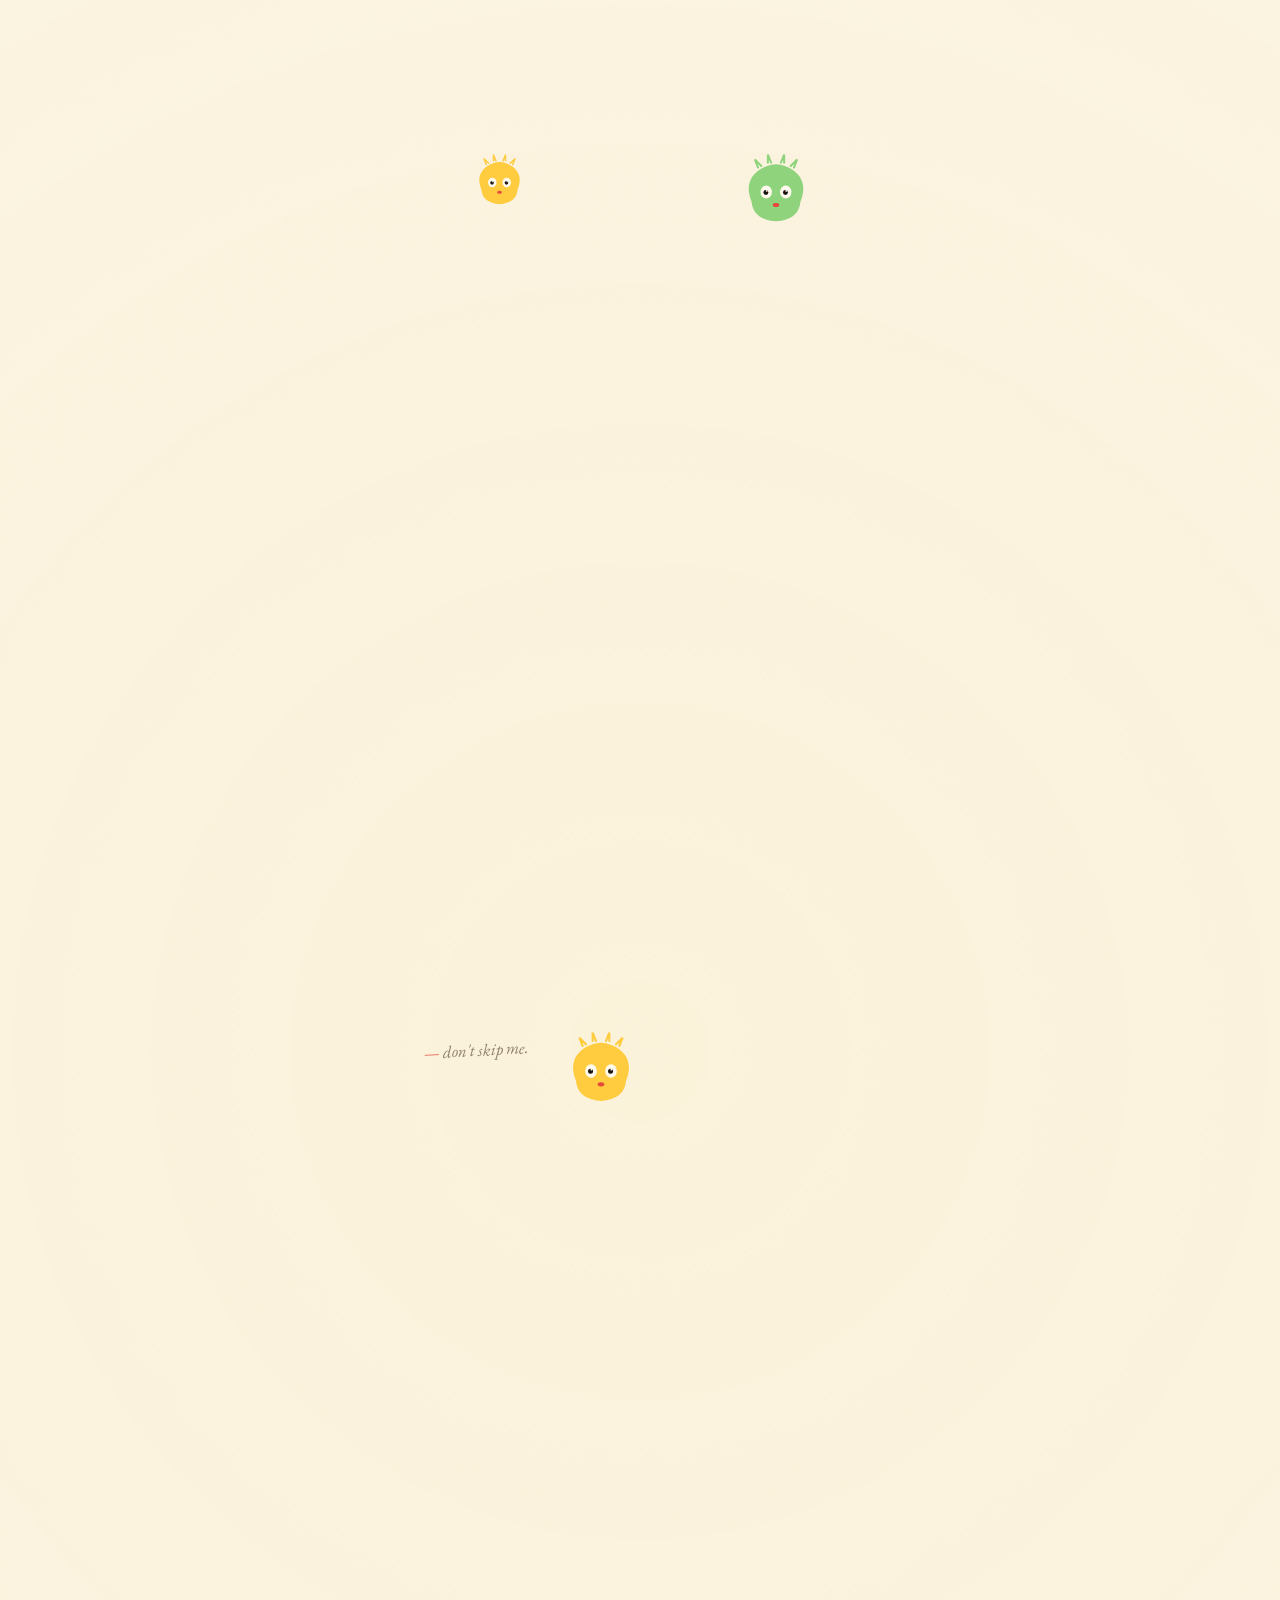
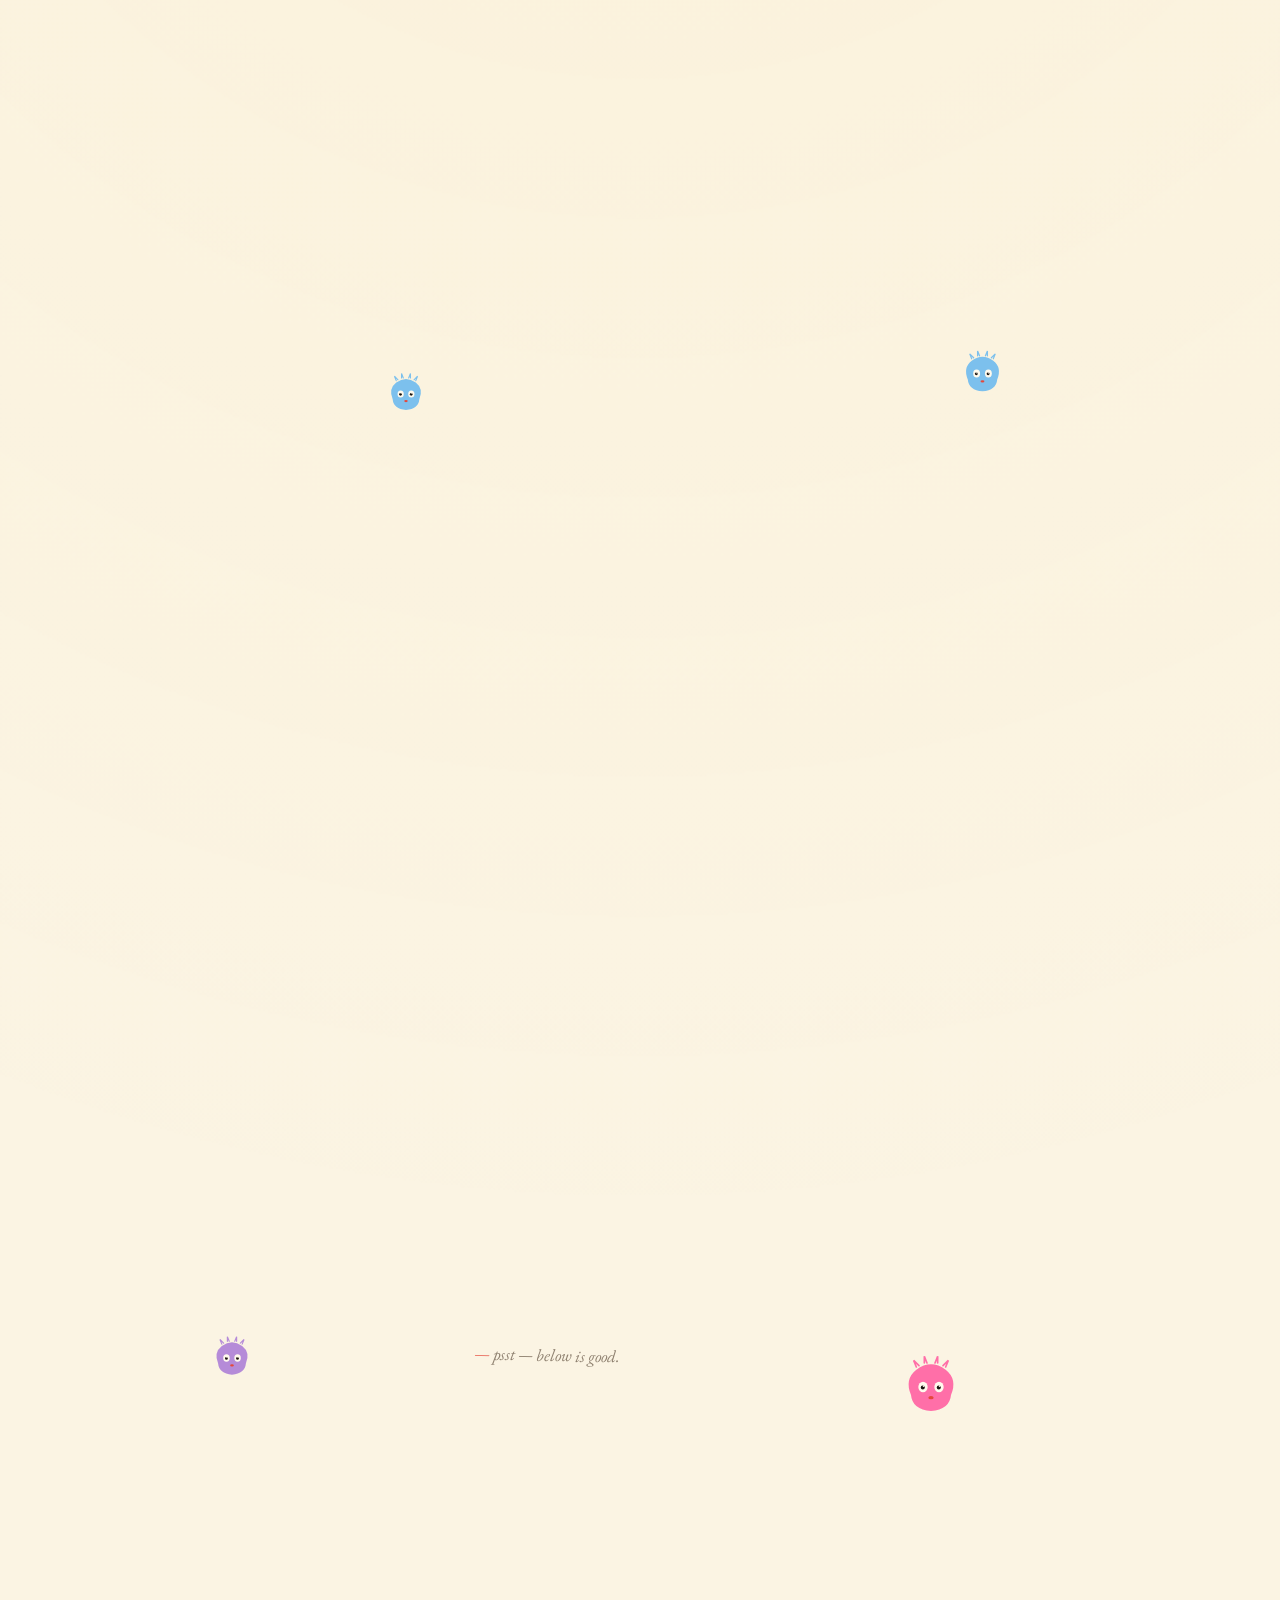
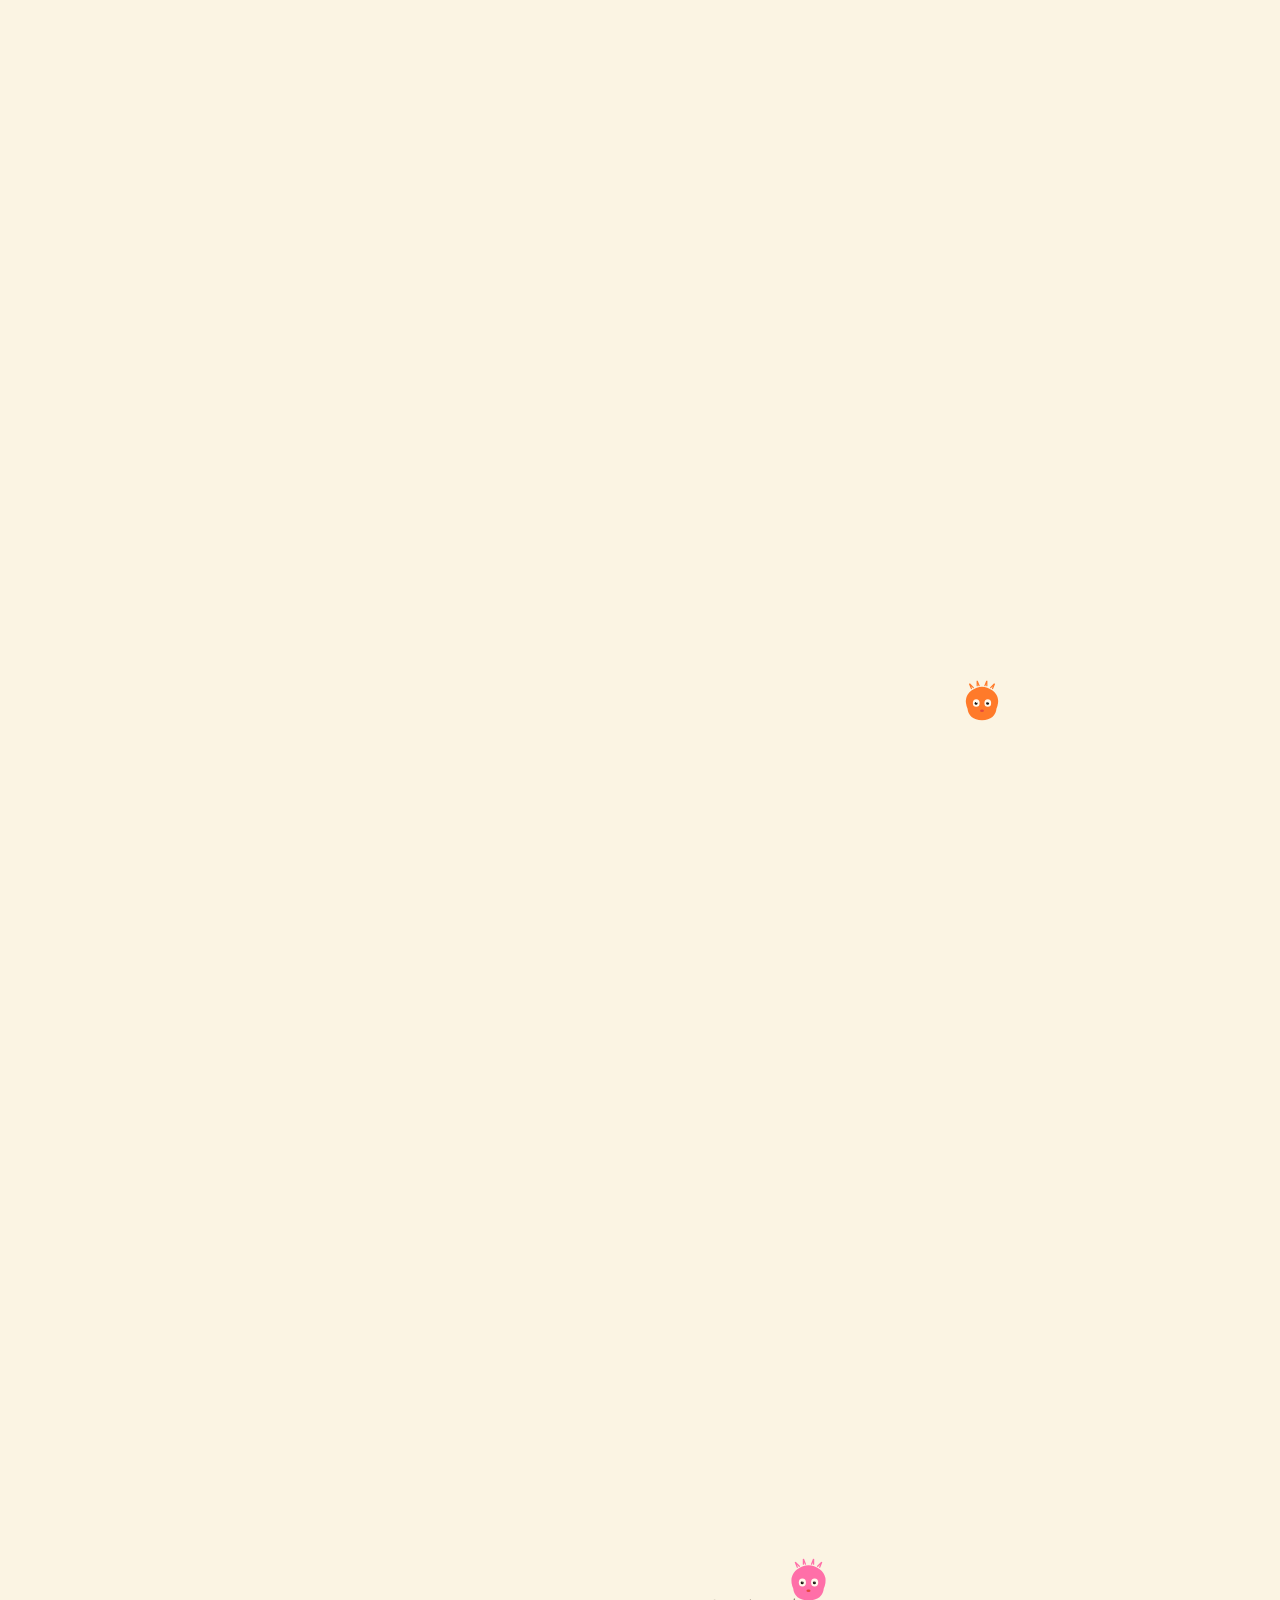
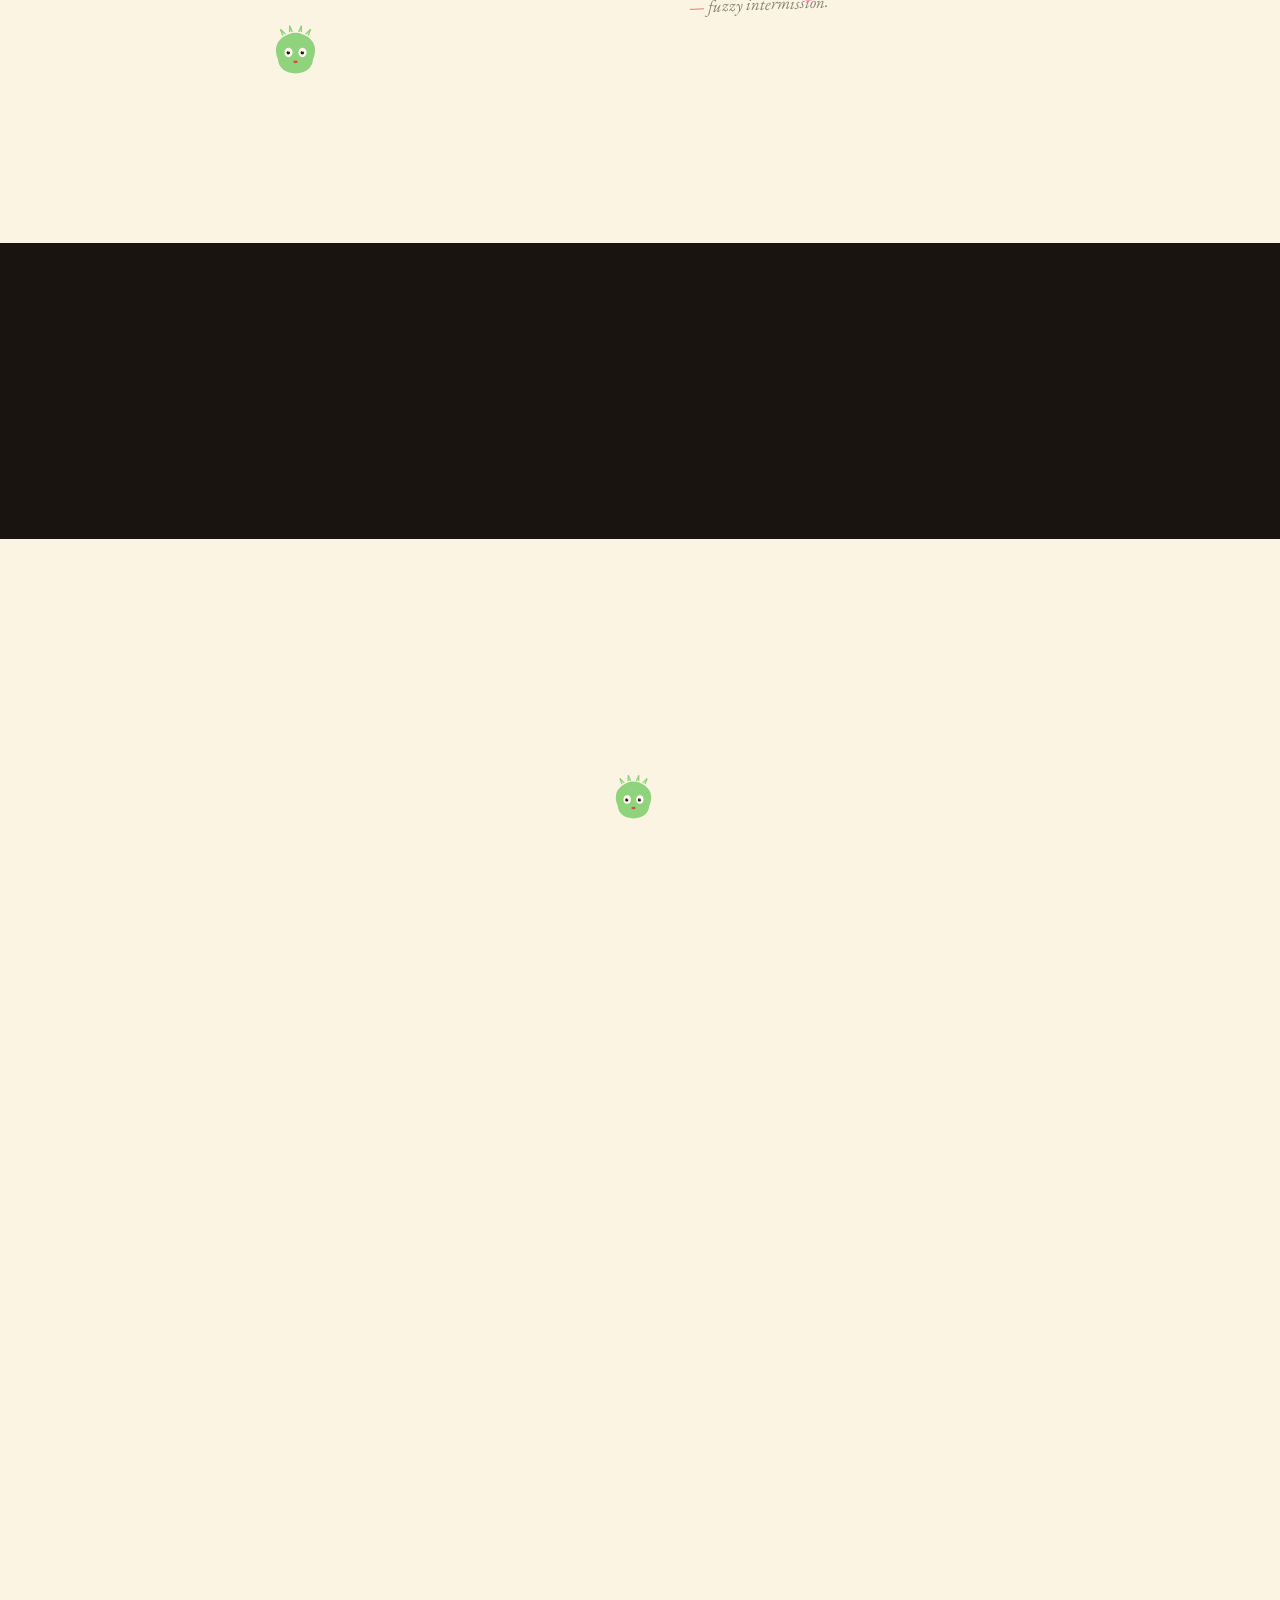
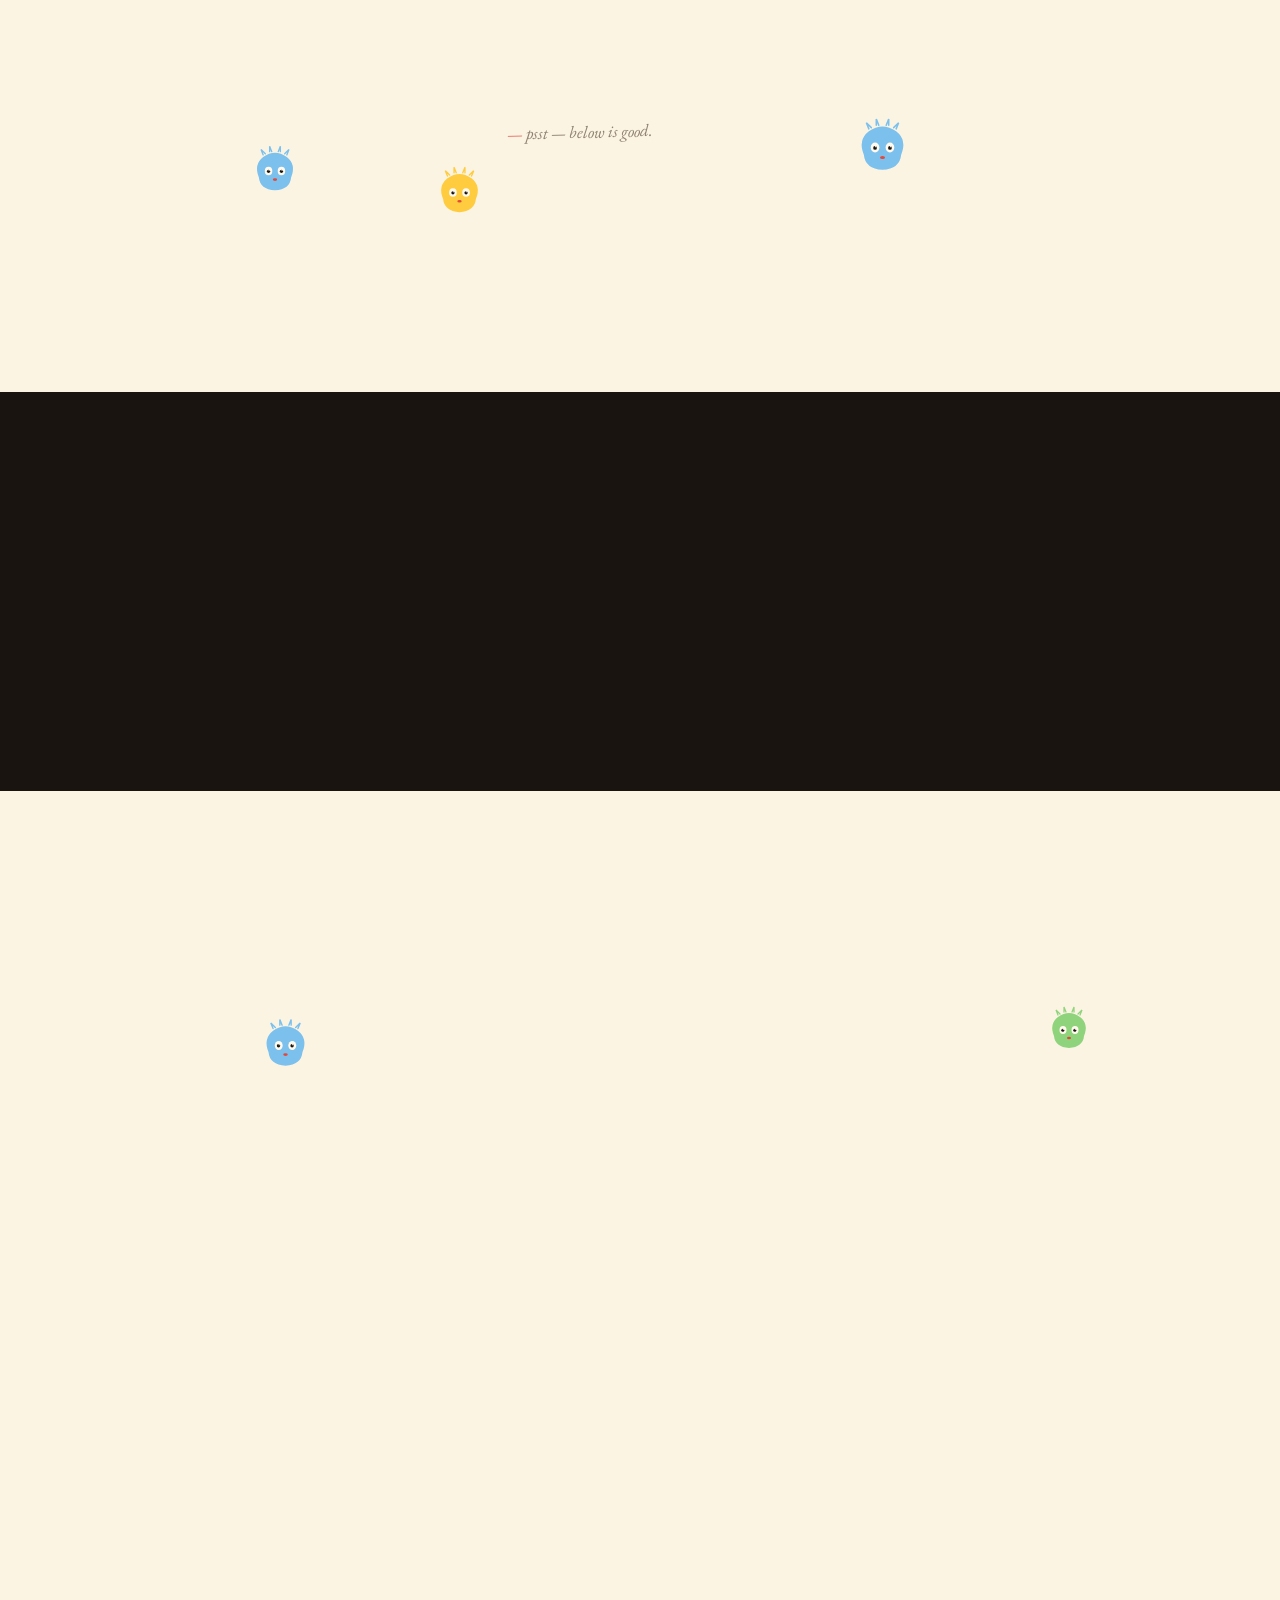
==== commit 83ee93ac: "chach" ====
--- a/index.html
+++ b/index.html
@@ -253,11 +253,11 @@
   }
   </script>
 
-  <link rel="icon" type="image/svg+xml" href="assets/favicon.svg?v=20260505" />
+  <link rel="icon" type="image/svg+xml" href="assets/favicon.svg?v=20260506" />
   <link rel="preconnect" href="https://fonts.googleapis.com" />
   <link rel="preconnect" href="https://fonts.gstatic.com" crossorigin />
   <link href="https://fonts.googleapis.com/css2?family=Syne:wght@400;700;800&family=EB+Garamond:ital,wght@0,400;0,500;1,400;1,500&family=DM+Mono:wght@300;400&display=swap" rel="stylesheet" />
-  <link rel="stylesheet" href="styles.css?v=20260505" />
+  <link rel="stylesheet" href="styles.css?v=20260506" />
 </head>
 <body>
 
@@ -482,7 +482,7 @@
     </div>
   </footer>
 
-  <script src="js/posts.js?v=20260505"></script>
-  <script src="script.js?v=20260505"></script>
+  <script src="js/posts.js?v=20260506"></script>
+  <script src="script.js?v=20260506"></script>
 </body>
 </html>
--- a/styles.css
+++ b/styles.css
@@ -145,21 +145,33 @@
 
 /* ── STATE: panicky (when over the sheep painting) ───
    shakes the inner SVG only, so the parent's translate-to-cursor
-   isn't disturbed. eyes blow wide, body's wiggle speeds up. */
-.cursor-creature.is-panicky .cc-svg  { animation: cc-panic .14s ease-in-out infinite; }
-.cursor-creature.is-panicky .cc-body { animation-duration: .35s; }
-.cursor-creature.is-panicky .cc-eye  { transform: scale(1.45); }
+   isn't disturbed. body hyperventilates fast, eyes blow wide,
+   pupils shrink (terrified pinpricks), mouth opens slightly. */
+.cursor-creature.is-panicky .cc-svg  { animation: cc-panic .11s linear infinite; }
+.cursor-creature.is-panicky .cc-body {
+  /* override the calm wiggle with a frantic, amplitude-boosted breath */
+  animation: cc-panic-breath .22s ease-in-out infinite !important;
+  transform-origin: 50% 60%;
+}
+.cursor-creature.is-panicky .cc-eye  { transform: scale(1.6); ry: 5; }
 .cursor-creature.is-panicky .cc-pupil-l,
-.cursor-creature.is-panicky .cc-pupil-r { transform: scale(1.25); }
-.cursor-creature.is-panicky .cc-mouth { transform: scaleY(1.4); }
+.cursor-creature.is-panicky .cc-pupil-r { transform: scale(.7); }
+.cursor-creature.is-panicky .cc-mouth { transform: scale(.7, 1.6); }
 @keyframes cc-panic {
-  0%, 100% { transform: translate(0, 0)        rotate(0); }
-  20%      { transform: translate(-1.6px, 1px)  rotate(-4deg); }
-  40%      { transform: translate(1.6px, -1px)  rotate(4deg); }
-  60%      { transform: translate(-1px, 1.4px)  rotate(-2deg); }
-  80%      { transform: translate(1px, -1.4px)  rotate(2deg); }
-}
-html.lite .cursor-creature.is-panicky .cc-svg { animation: none; }
+  0%   { transform: translate(0, 0)         rotate(0);    }
+  20%  { transform: translate(-3.5px, 2px)  rotate(-7deg); }
+  40%  { transform: translate(3.5px, -2px)  rotate(7deg);  }
+  60%  { transform: translate(-2.5px, 3px)  rotate(-5deg); }
+  80%  { transform: translate(2.5px, -3px)  rotate(5deg);  }
+  100% { transform: translate(0, 0)         rotate(0);    }
+}
+@keyframes cc-panic-breath {
+  /* much faster + bigger rotation than the calm cc-wiggle */
+  0%, 100% { transform: rotate(-9deg) scale(.94); }
+  50%      { transform: rotate(9deg)  scale(1.10); }
+}
+html.lite .cursor-creature.is-panicky .cc-svg  { animation: none; }
+html.lite .cursor-creature.is-panicky .cc-body { animation-duration: .4s !important; }
 .cursor-creature.is-curious .cc-mouth { transform: scale(.6, 1.4); }
 
 /* ── STATE: dizzy (spun in a circle) ──────────── */
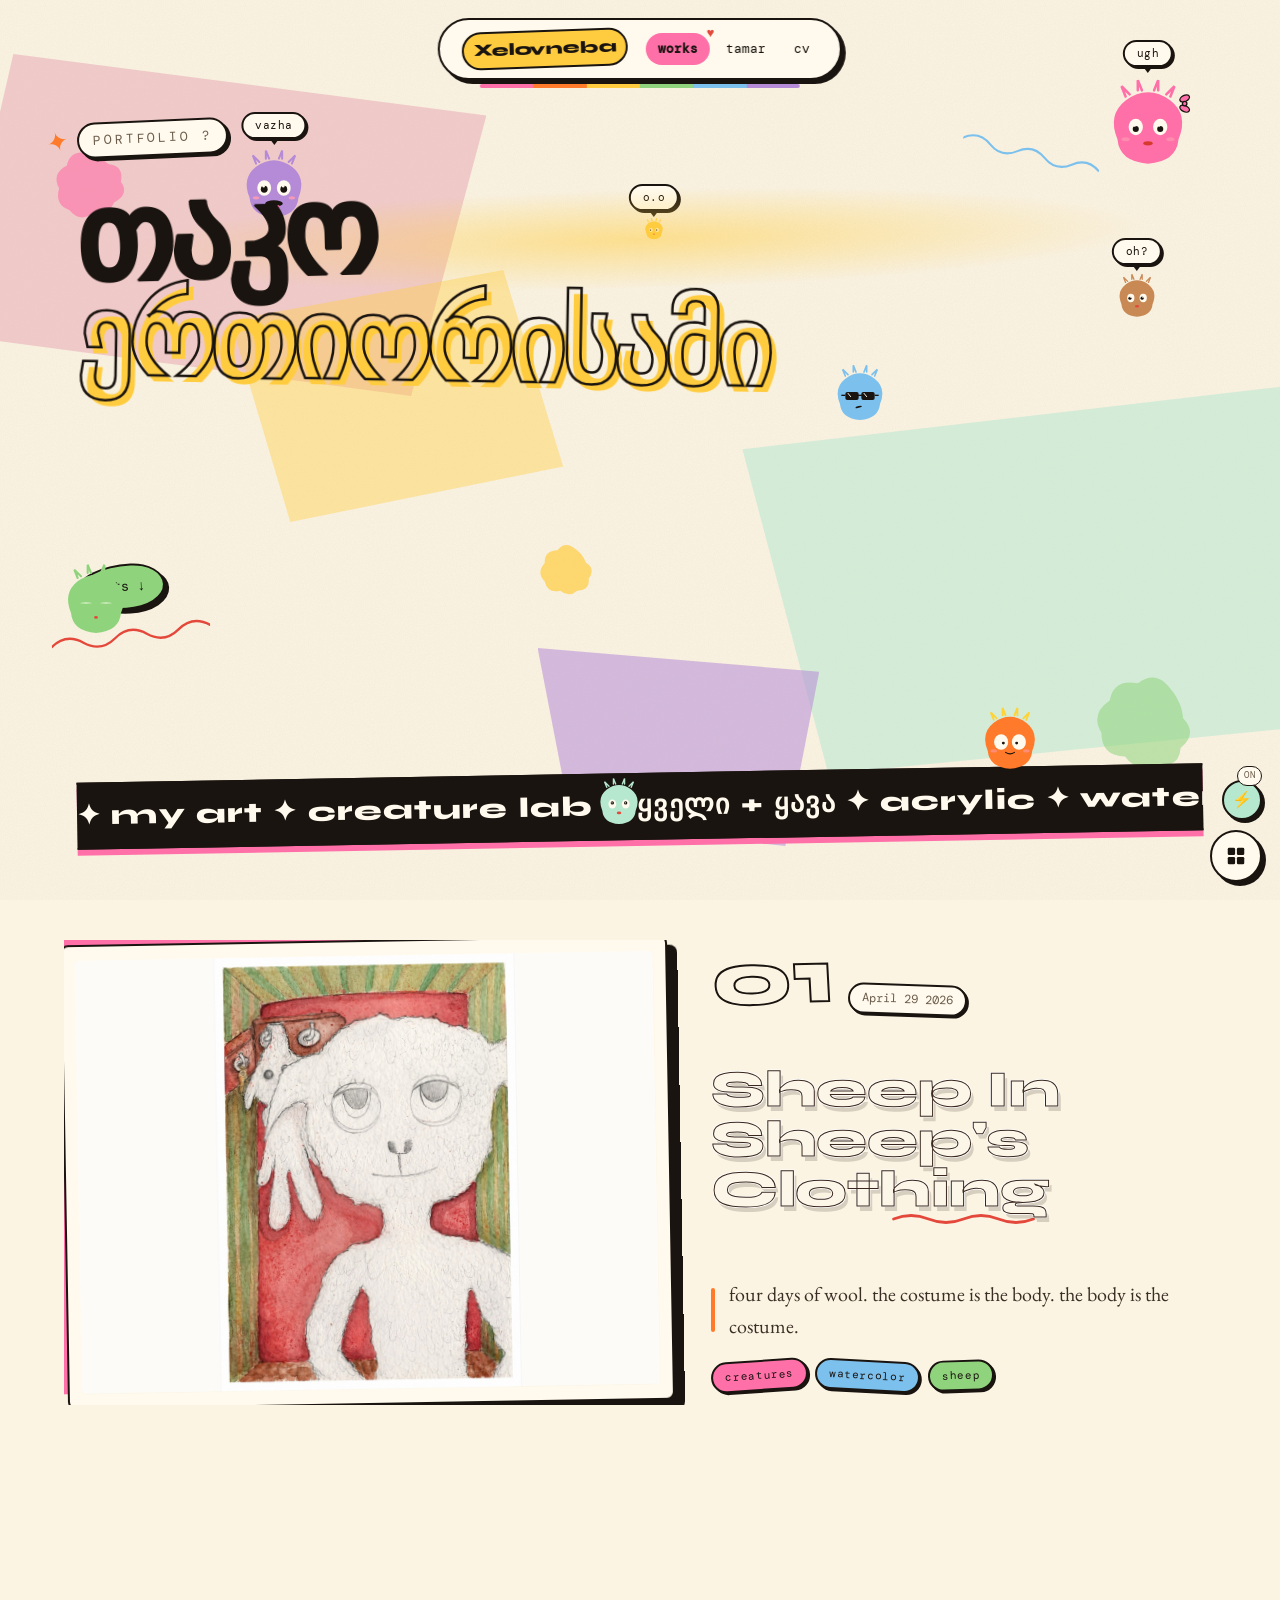
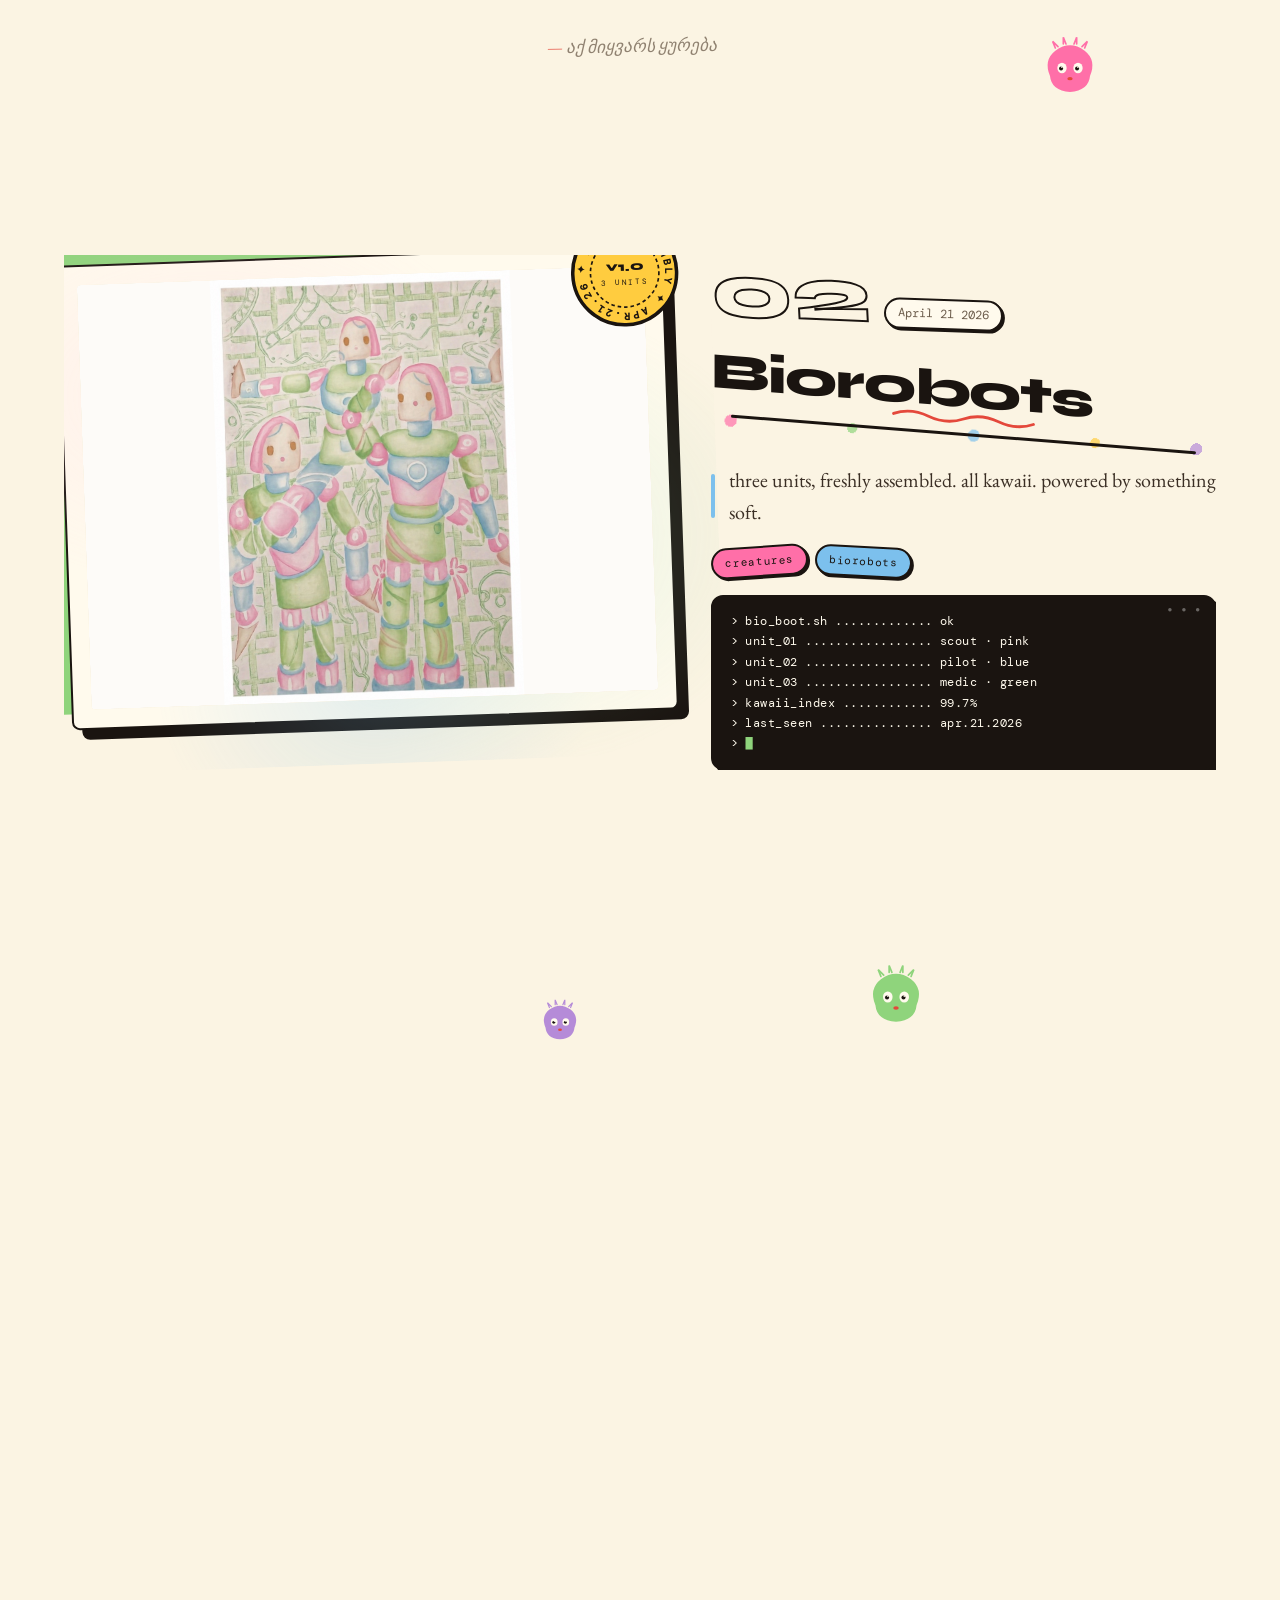
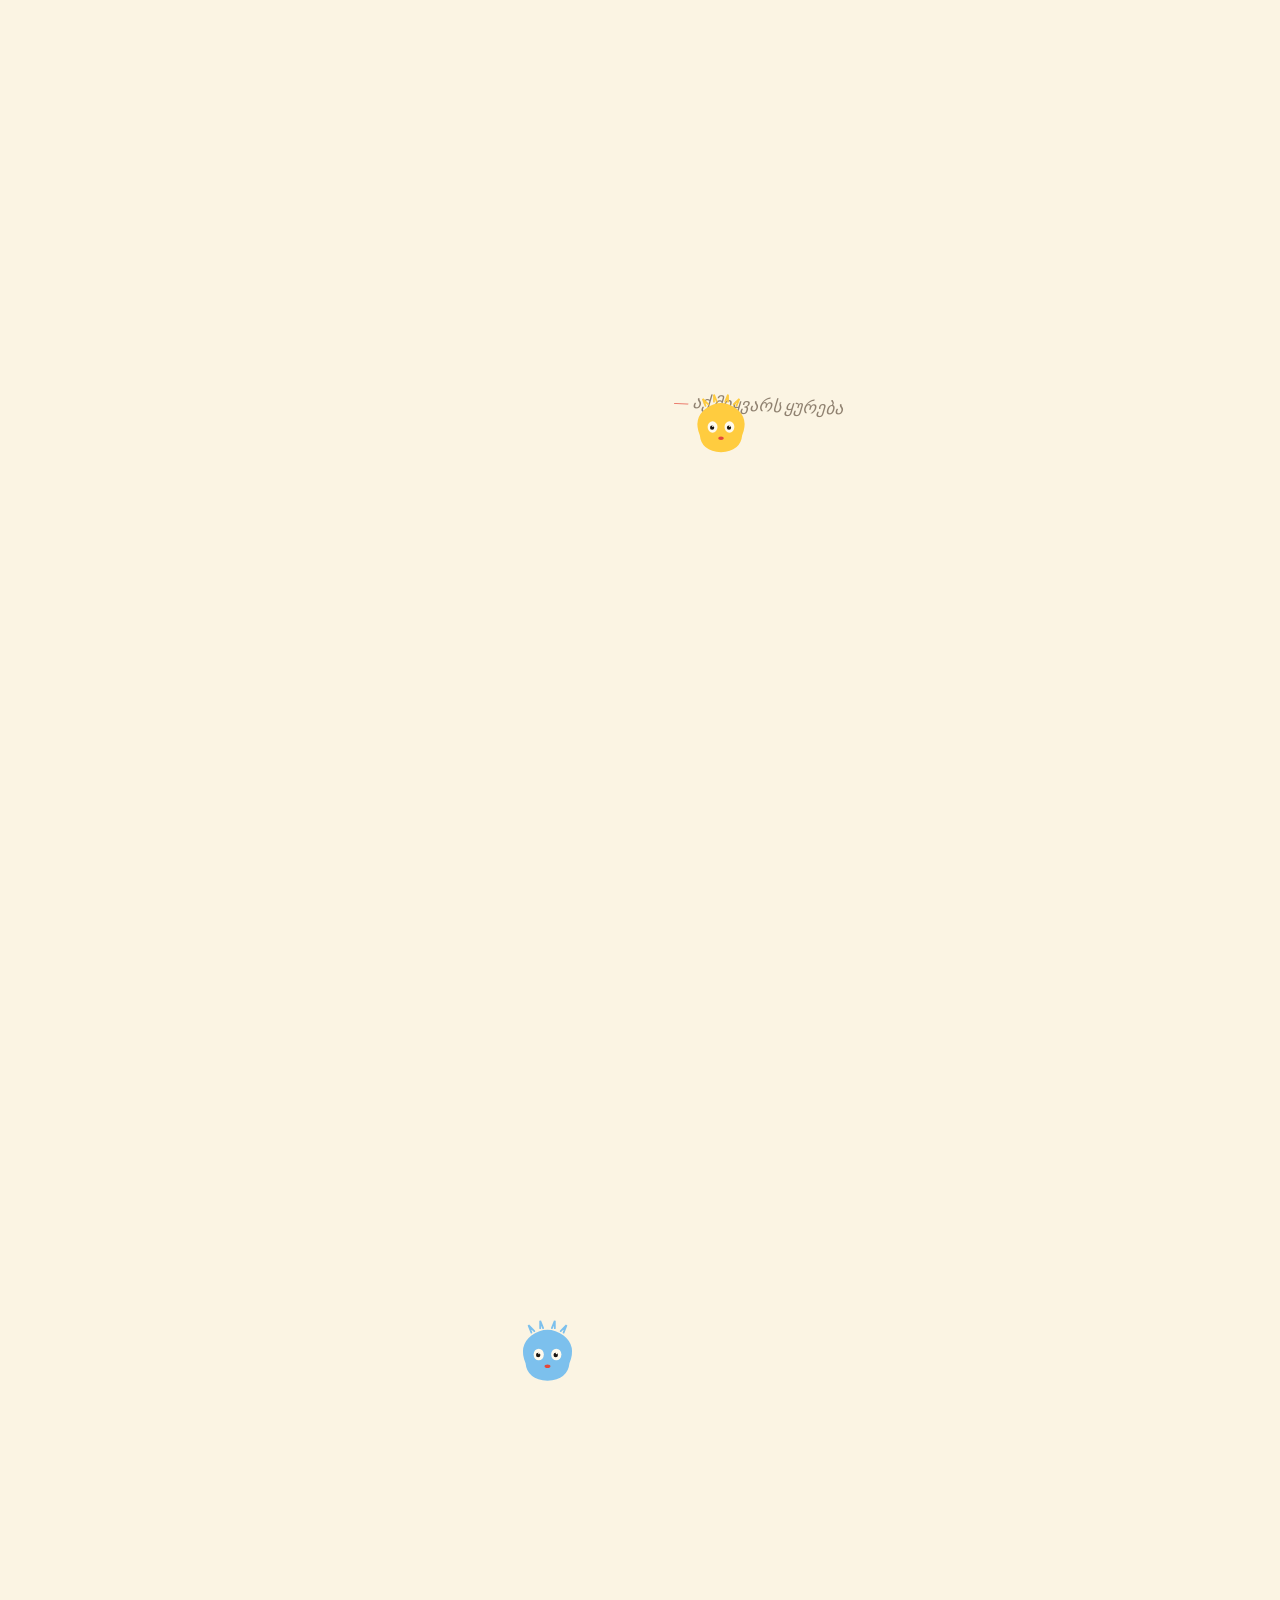
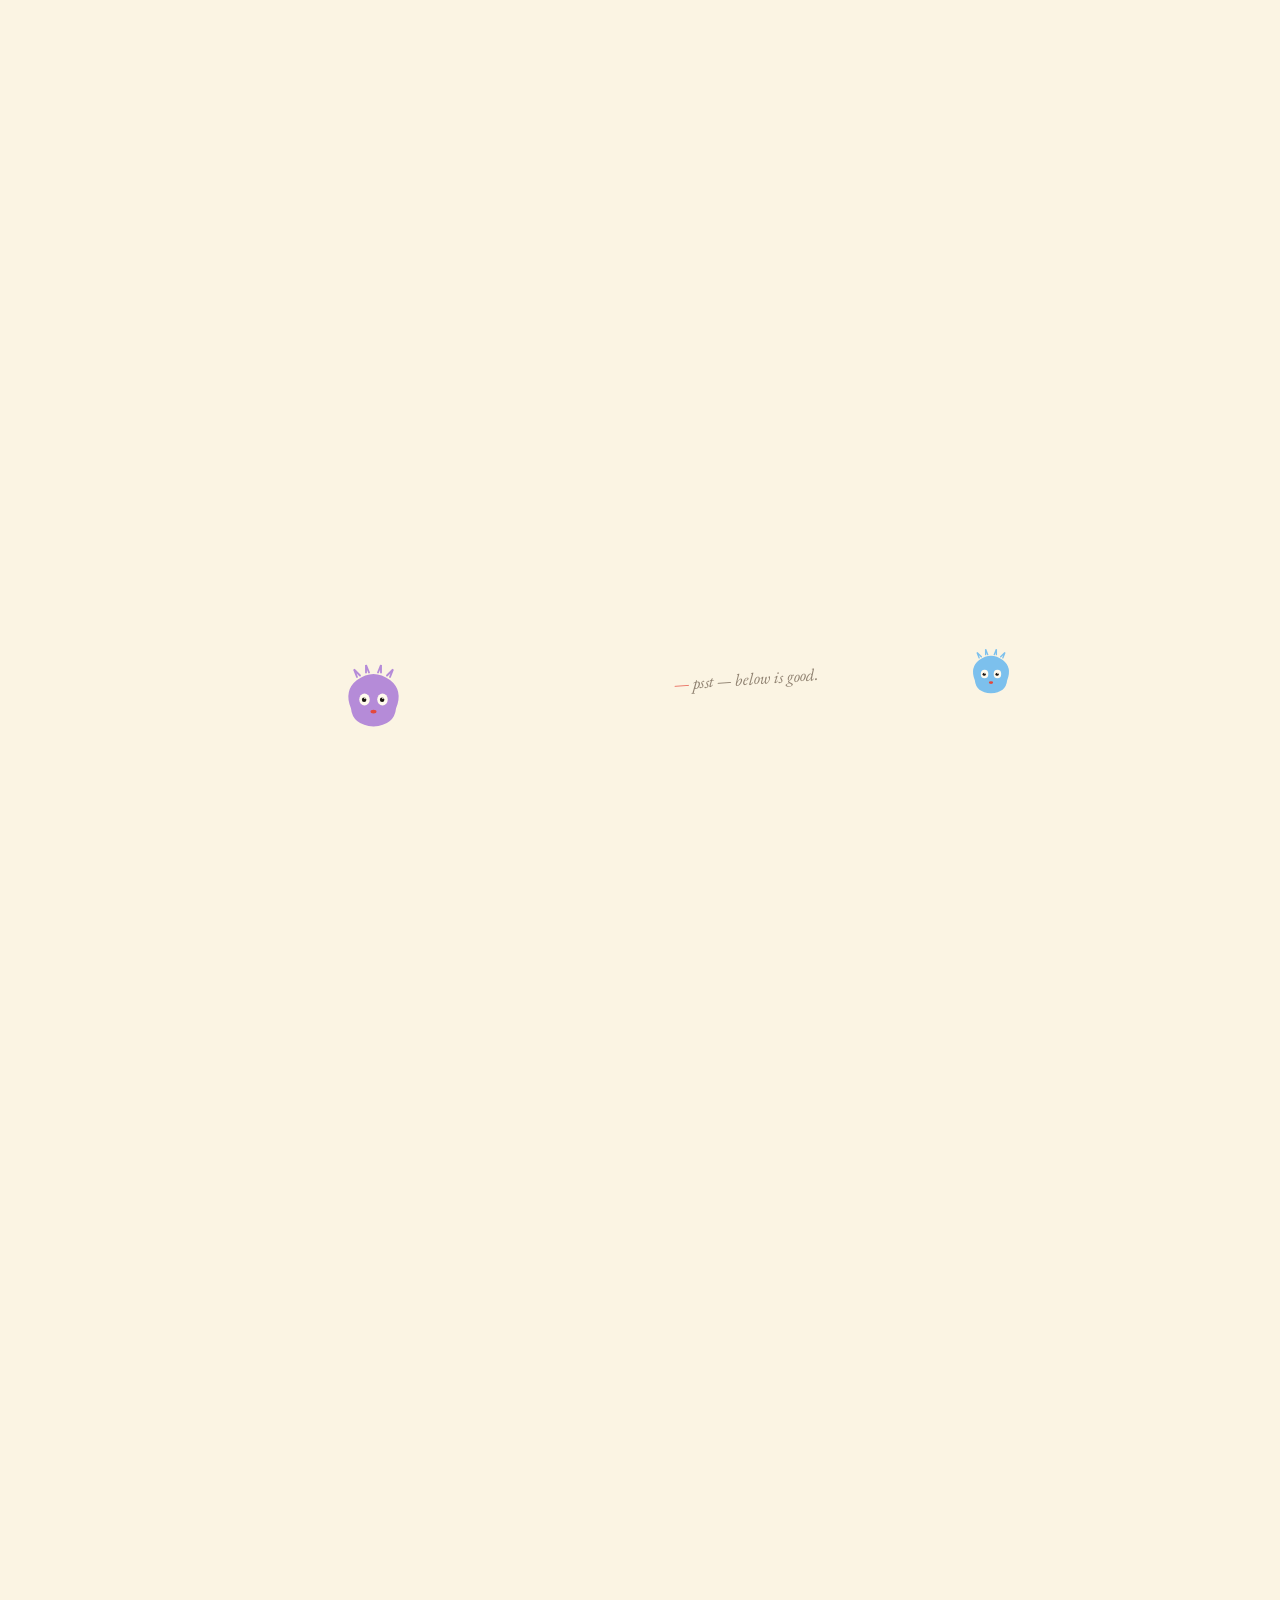
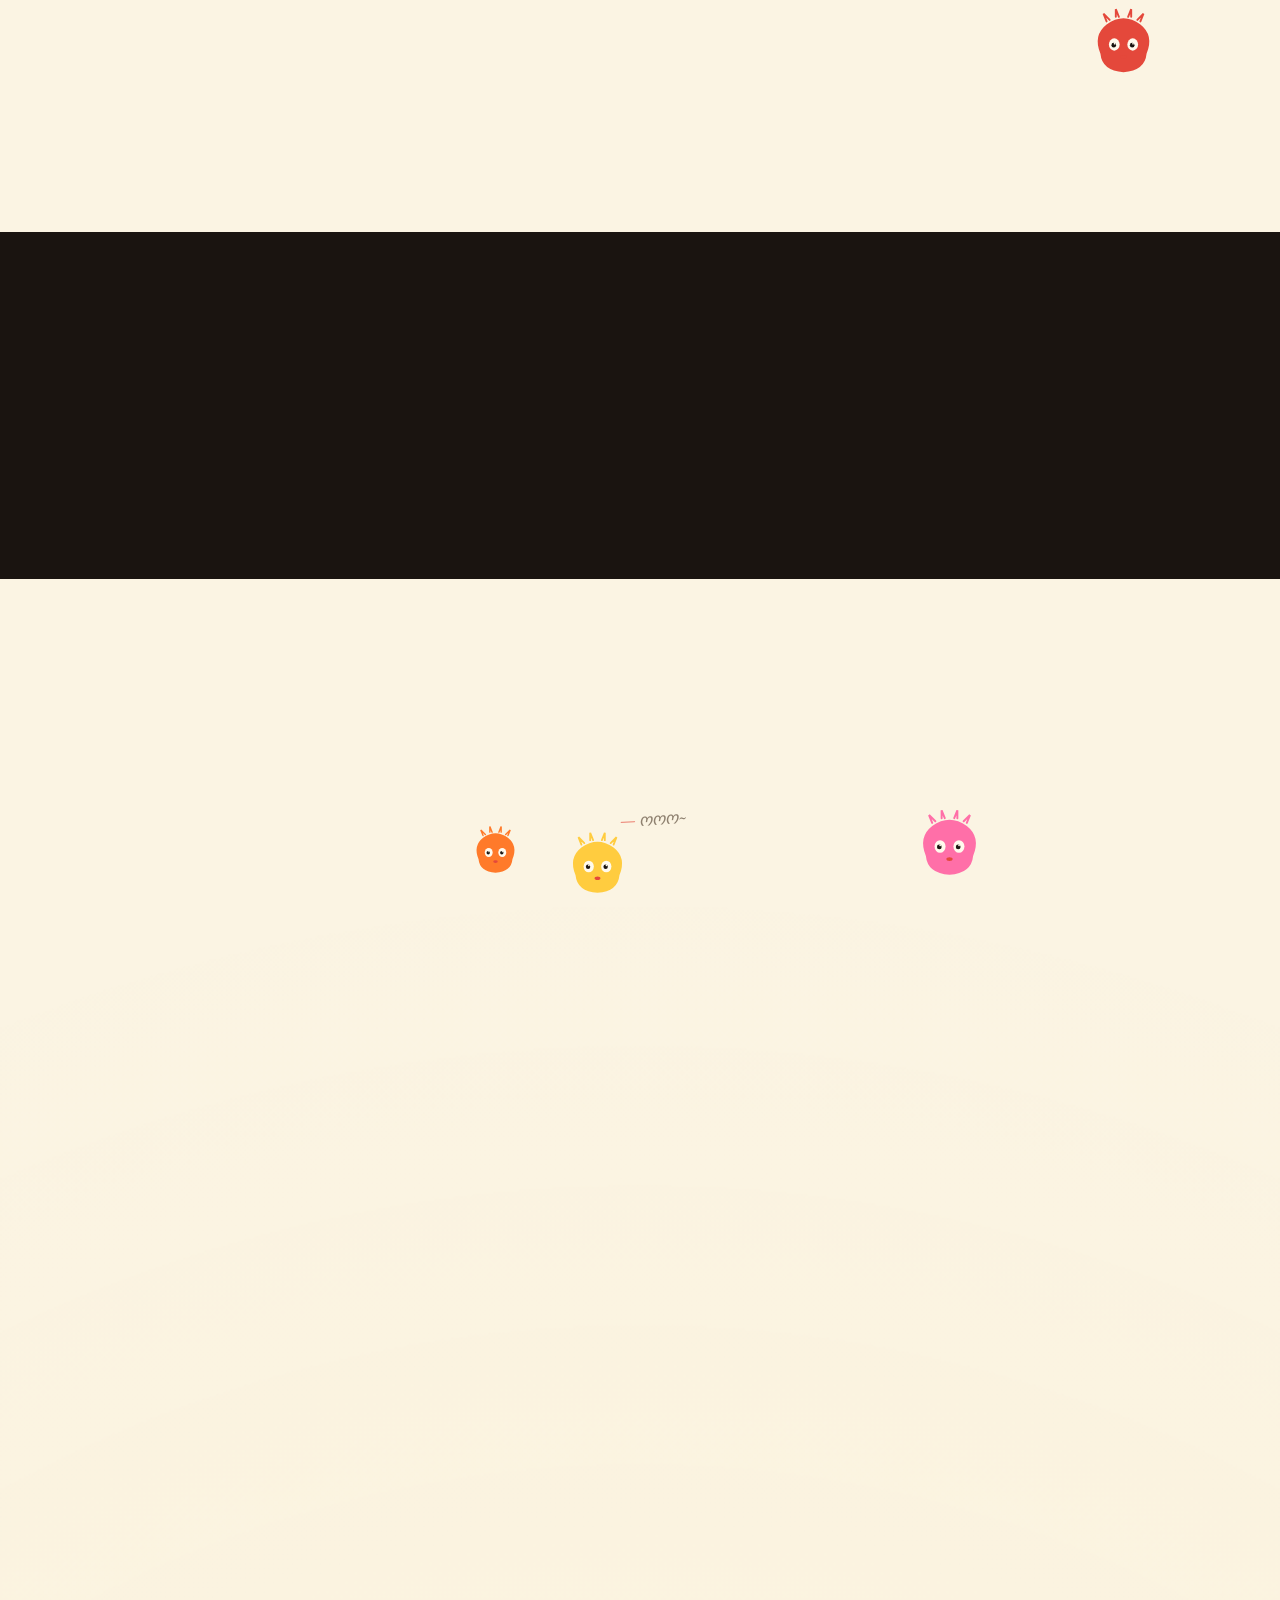
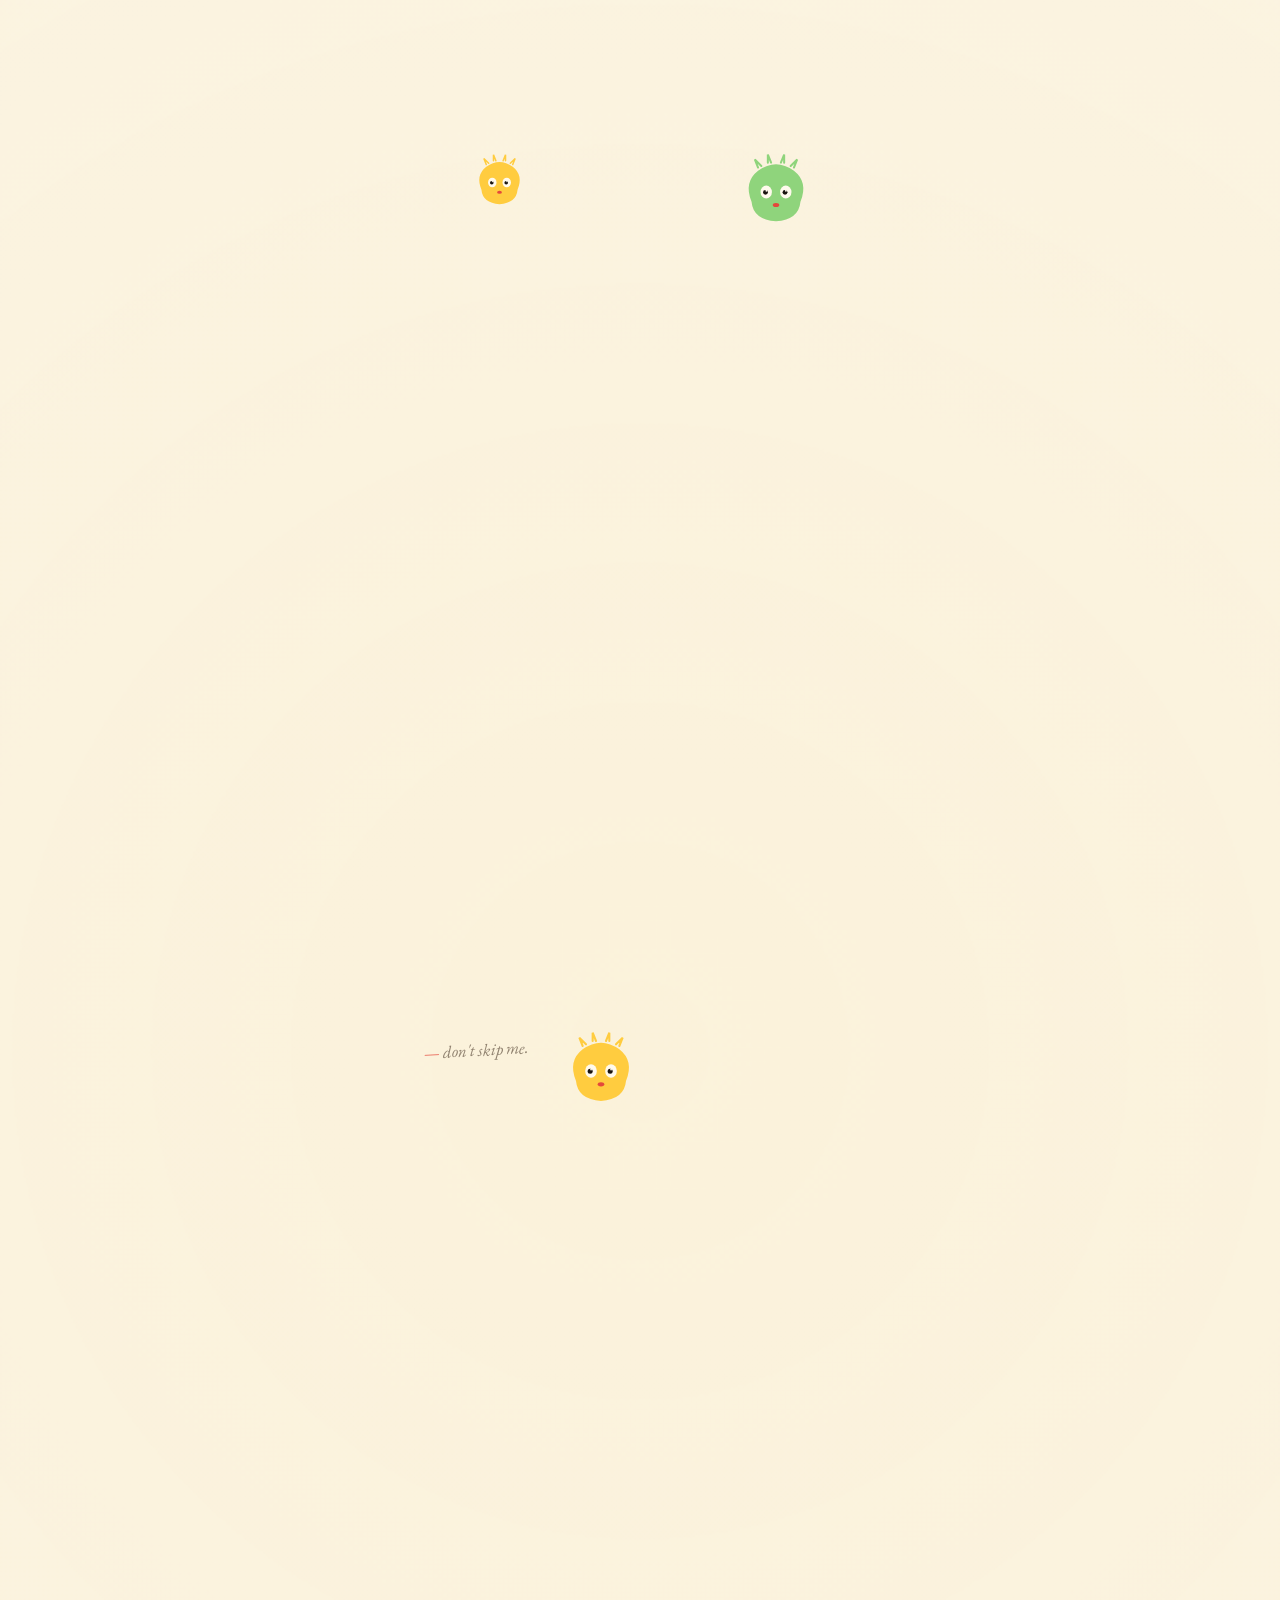
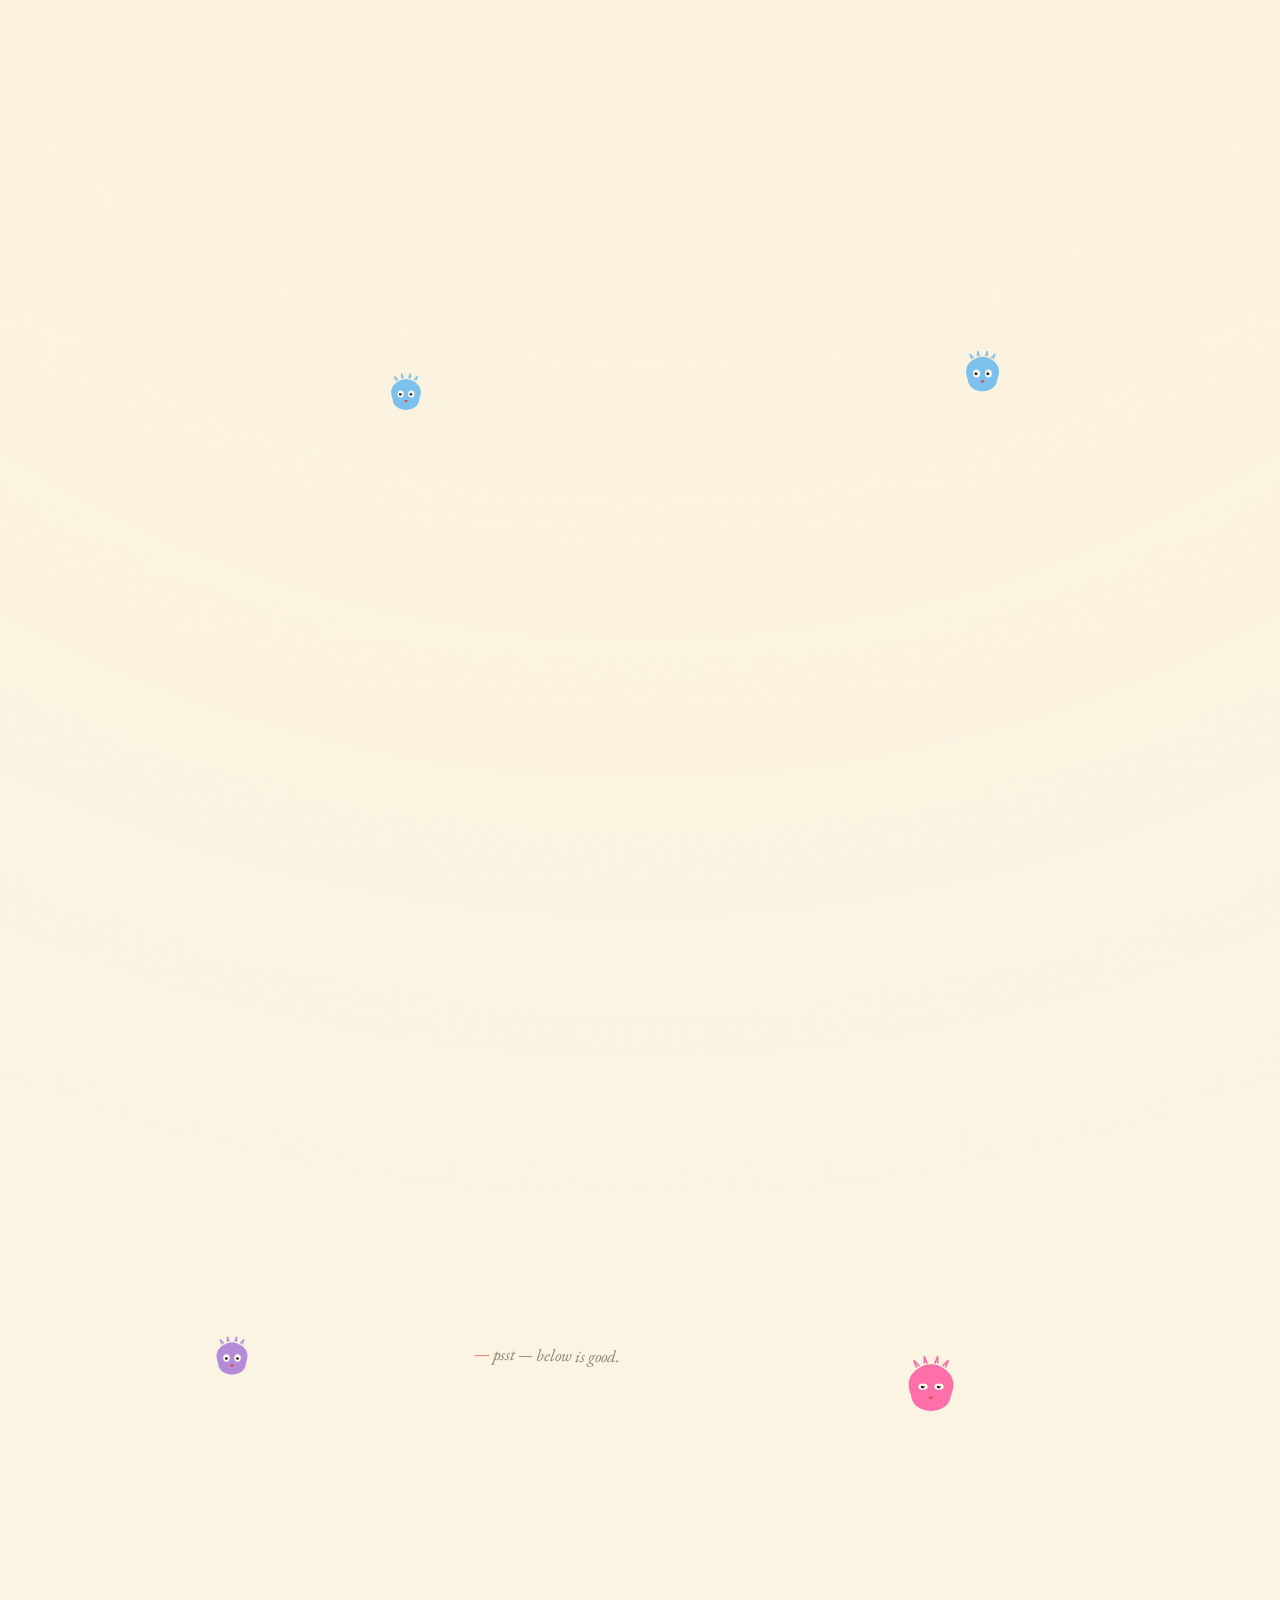
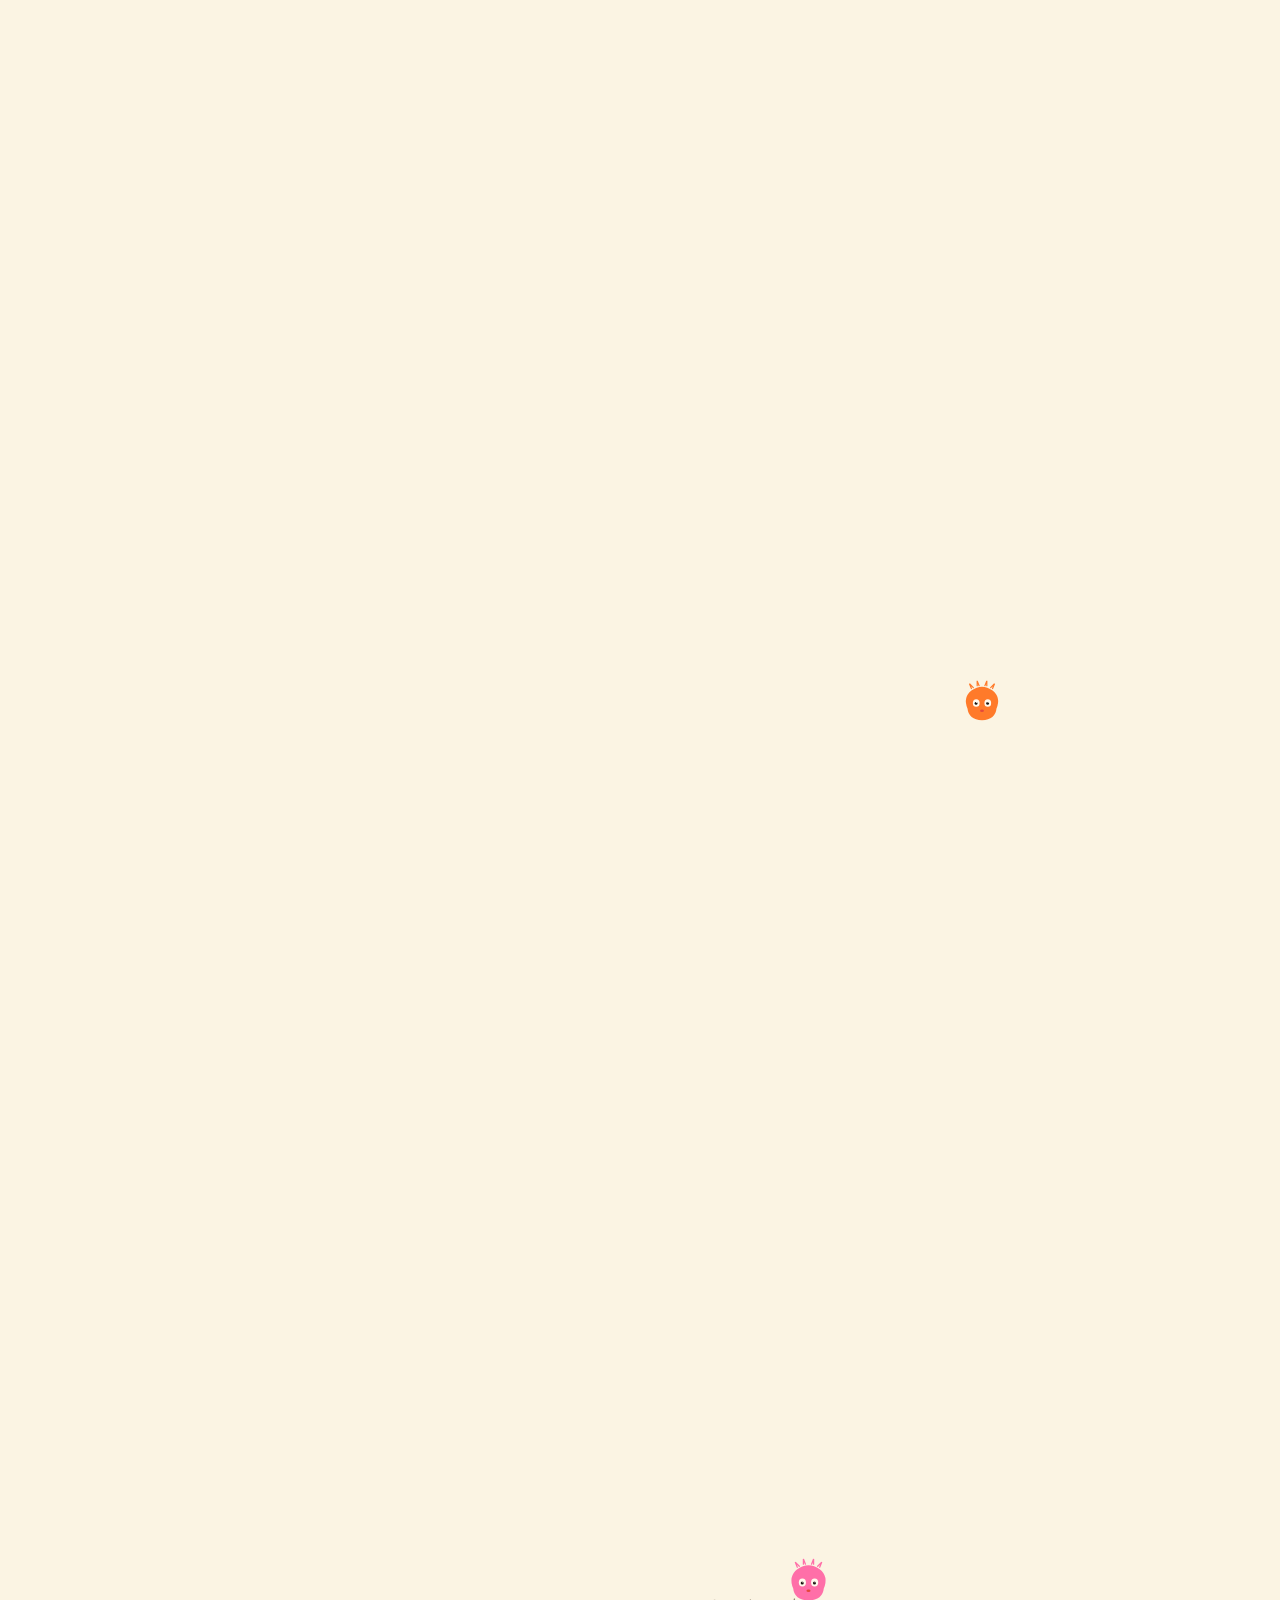
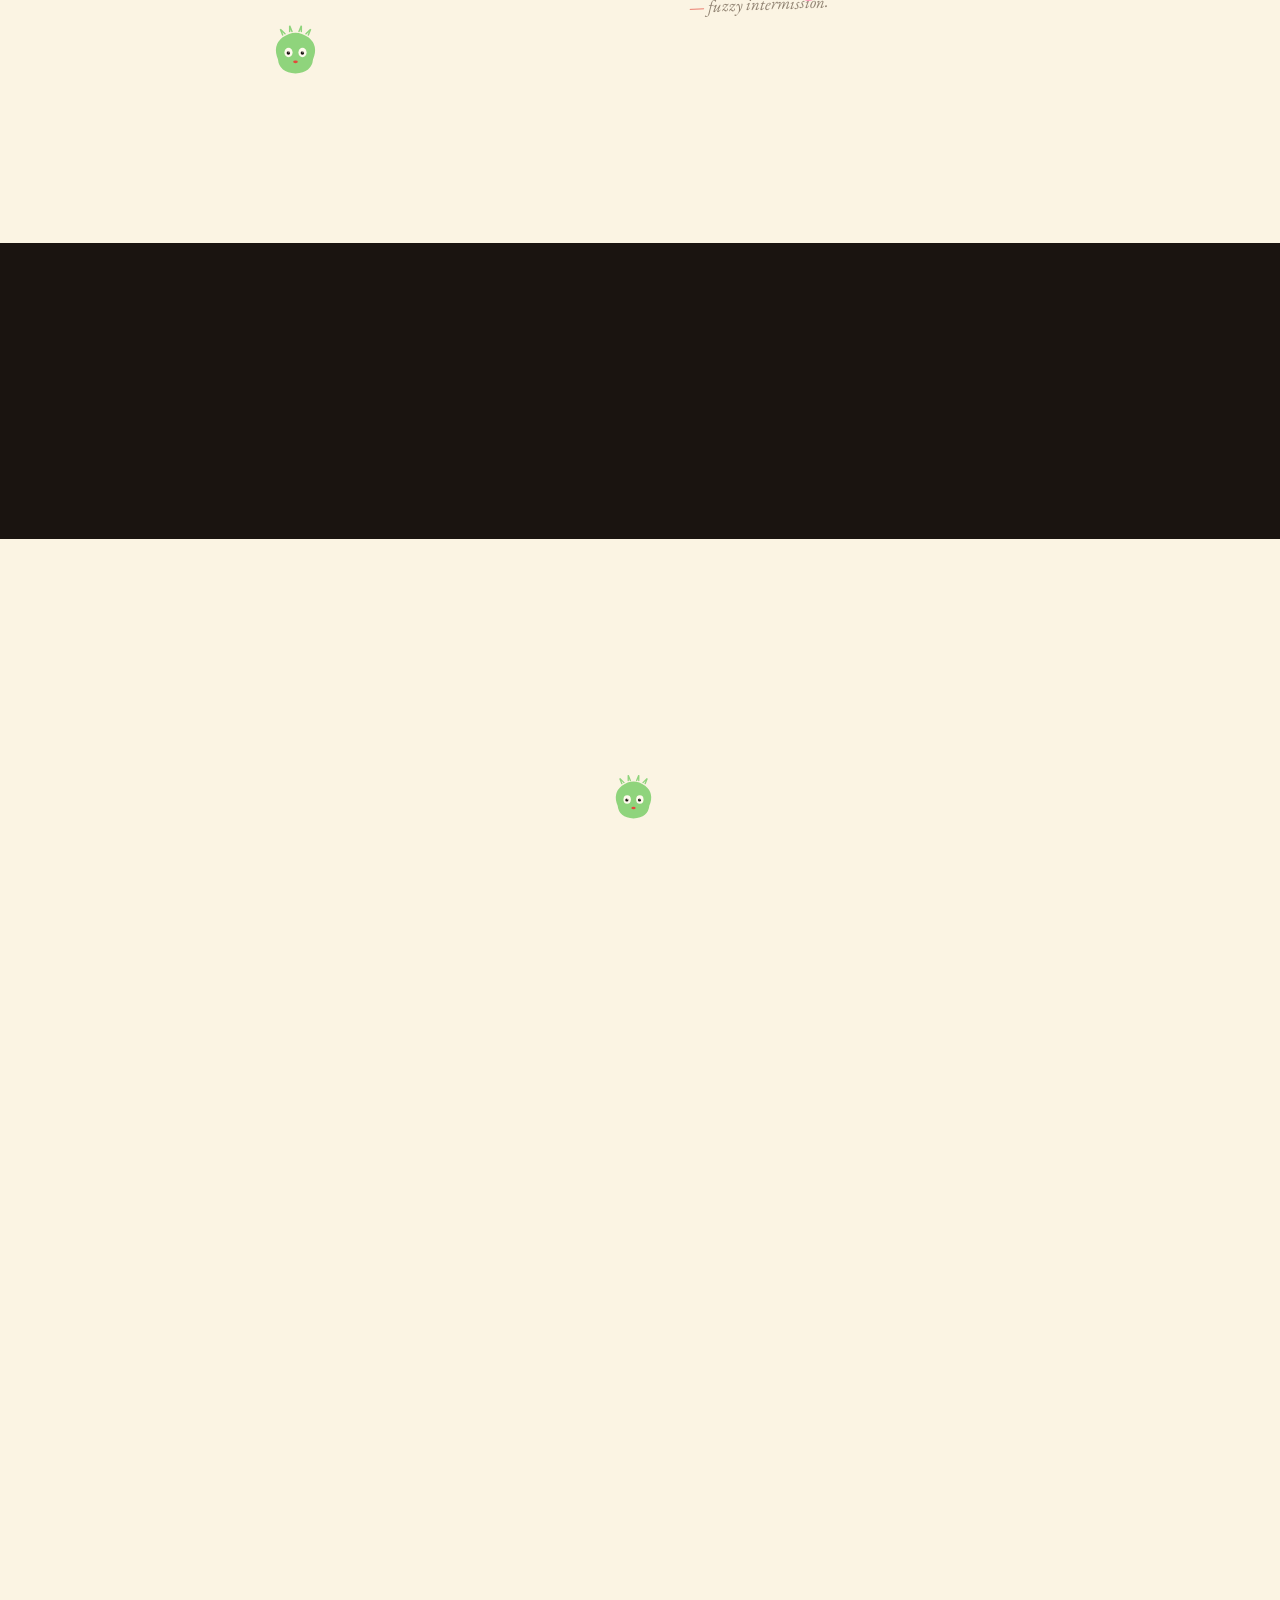
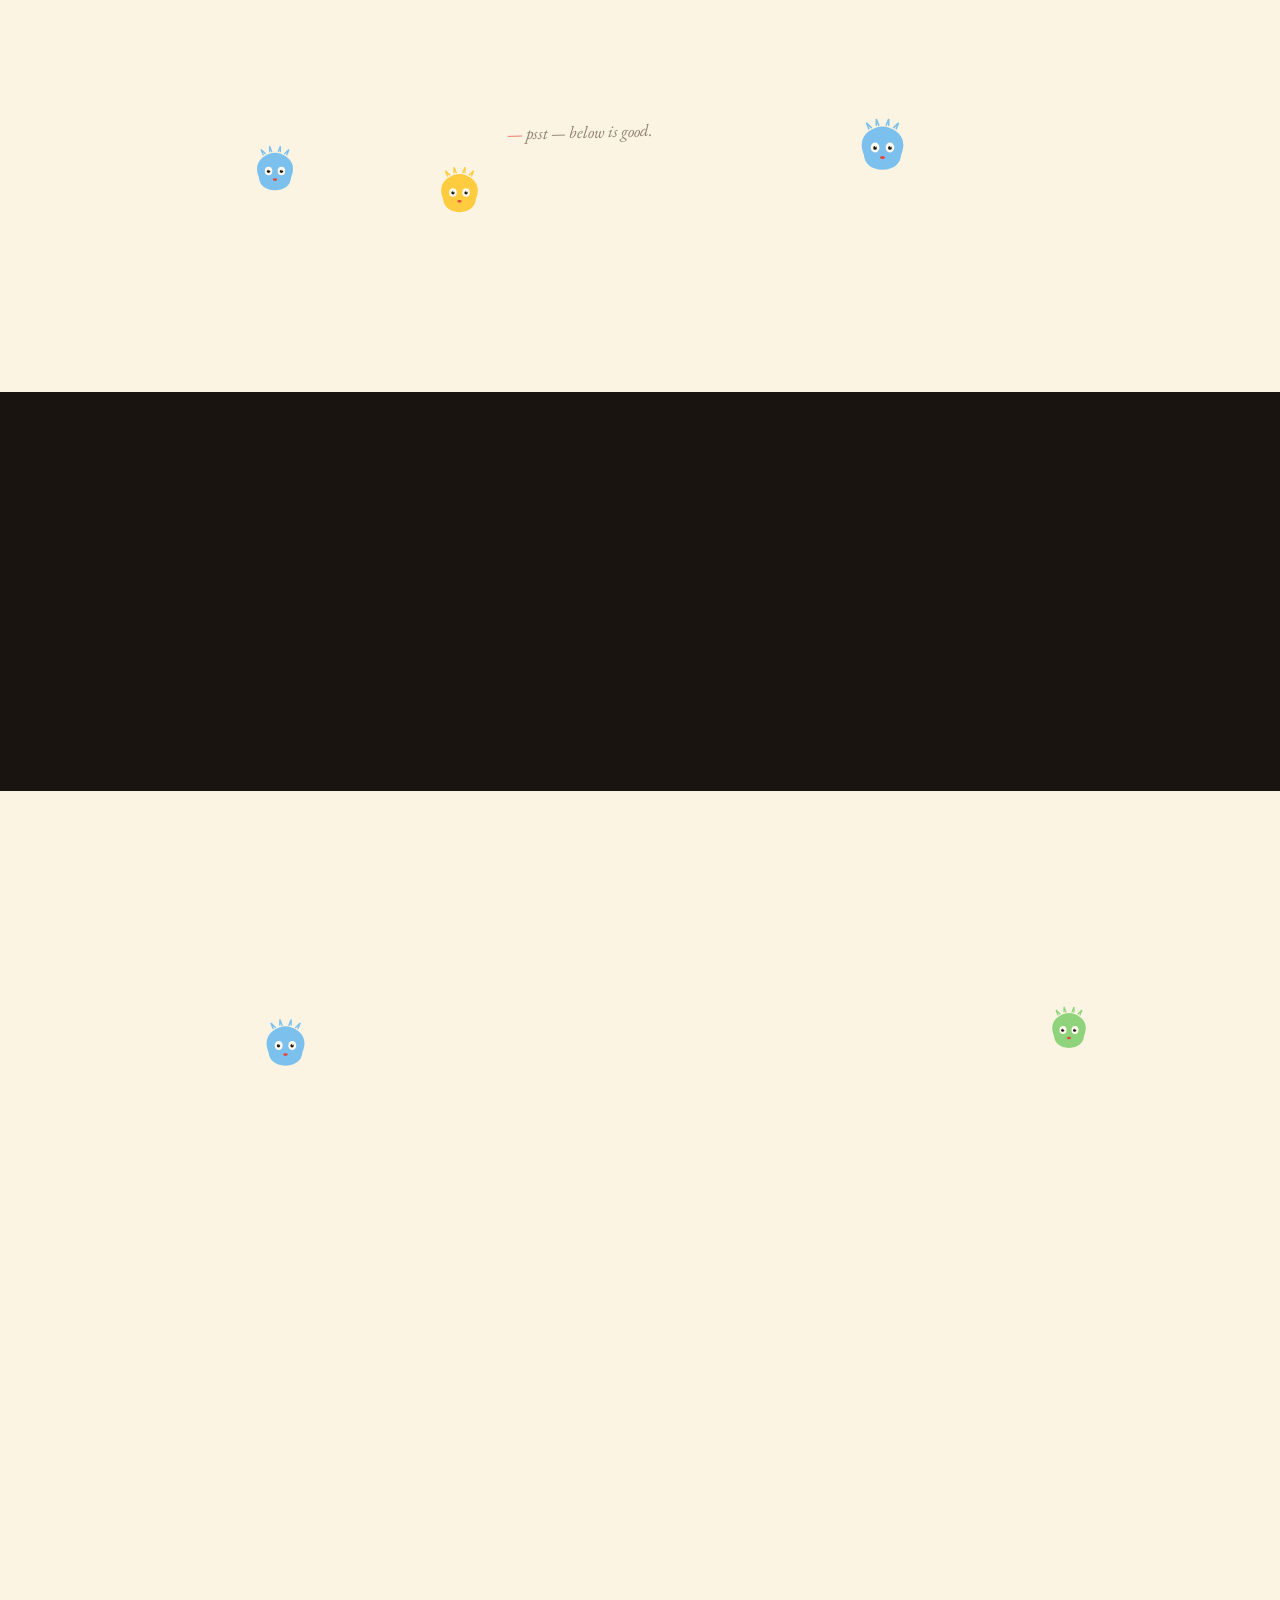
==== commit 910f2ea9: "chach" ====
--- a/index.html
+++ b/index.html
@@ -253,11 +253,11 @@
   }
   </script>
 
-  <link rel="icon" type="image/svg+xml" href="assets/favicon.svg?v=20260506" />
+  <link rel="icon" type="image/svg+xml" href="assets/favicon.svg?v=20260507" />
   <link rel="preconnect" href="https://fonts.googleapis.com" />
   <link rel="preconnect" href="https://fonts.gstatic.com" crossorigin />
   <link href="https://fonts.googleapis.com/css2?family=Syne:wght@400;700;800&family=EB+Garamond:ital,wght@0,400;0,500;1,400;1,500&family=DM+Mono:wght@300;400&display=swap" rel="stylesheet" />
-  <link rel="stylesheet" href="styles.css?v=20260506" />
+  <link rel="stylesheet" href="styles.css?v=20260507" />
 </head>
 <body>
 
@@ -482,7 +482,7 @@
     </div>
   </footer>
 
-  <script src="js/posts.js?v=20260506"></script>
-  <script src="script.js?v=20260506"></script>
+  <script src="js/posts.js?v=20260507"></script>
+  <script src="script.js?v=20260507"></script>
 </body>
 </html>
--- a/styles.css
+++ b/styles.css
@@ -143,35 +143,28 @@
 .cursor-creature.is-curious .cc-body { animation-duration: .9s; }
 .cursor-creature.is-curious .cc-eye  { transform: scale(1.25); }
 
-/* ── STATE: panicky (when over the sheep painting) ───
-   shakes the inner SVG only, so the parent's translate-to-cursor
-   isn't disturbed. body hyperventilates fast, eyes blow wide,
-   pupils shrink (terrified pinpricks), mouth opens slightly. */
-.cursor-creature.is-panicky .cc-svg  { animation: cc-panic .11s linear infinite; }
+/* ── STATE: panicky (used over the sheep + three-monkeys paintings) ───
+   subtle hyperventilation — faster breath + a small SVG tremor.
+   no facial distortion (kept her cute). only the rhythm changes. */
+.cursor-creature.is-panicky .cc-svg  { animation: cc-panic .22s ease-in-out infinite; }
 .cursor-creature.is-panicky .cc-body {
-  /* override the calm wiggle with a frantic, amplitude-boosted breath */
-  animation: cc-panic-breath .22s ease-in-out infinite !important;
+  /* faster breath than calm but same amplitude — reads as nervous,
+     not grotesque. */
+  animation: cc-panic-breath .42s ease-in-out infinite !important;
   transform-origin: 50% 60%;
 }
-.cursor-creature.is-panicky .cc-eye  { transform: scale(1.6); ry: 5; }
-.cursor-creature.is-panicky .cc-pupil-l,
-.cursor-creature.is-panicky .cc-pupil-r { transform: scale(.7); }
-.cursor-creature.is-panicky .cc-mouth { transform: scale(.7, 1.6); }
 @keyframes cc-panic {
-  0%   { transform: translate(0, 0)         rotate(0);    }
-  20%  { transform: translate(-3.5px, 2px)  rotate(-7deg); }
-  40%  { transform: translate(3.5px, -2px)  rotate(7deg);  }
-  60%  { transform: translate(-2.5px, 3px)  rotate(-5deg); }
-  80%  { transform: translate(2.5px, -3px)  rotate(5deg);  }
-  100% { transform: translate(0, 0)         rotate(0);    }
+  0%, 100% { transform: translate(0, 0); }
+  25%      { transform: translate(-1.2px, .8px); }
+  50%      { transform: translate(1.2px, -.8px); }
+  75%      { transform: translate(-.8px, 1.2px); }
 }
 @keyframes cc-panic-breath {
-  /* much faster + bigger rotation than the calm cc-wiggle */
-  0%, 100% { transform: rotate(-9deg) scale(.94); }
-  50%      { transform: rotate(9deg)  scale(1.10); }
+  0%, 100% { transform: rotate(-5deg) scale(1); }
+  50%      { transform: rotate(5deg)  scale(1.04); }
 }
 html.lite .cursor-creature.is-panicky .cc-svg  { animation: none; }
-html.lite .cursor-creature.is-panicky .cc-body { animation-duration: .4s !important; }
+html.lite .cursor-creature.is-panicky .cc-body { animation-duration: .55s !important; }
 .cursor-creature.is-curious .cc-mouth { transform: scale(.6, 1.4); }
 
 /* ── STATE: dizzy (spun in a circle) ──────────── */
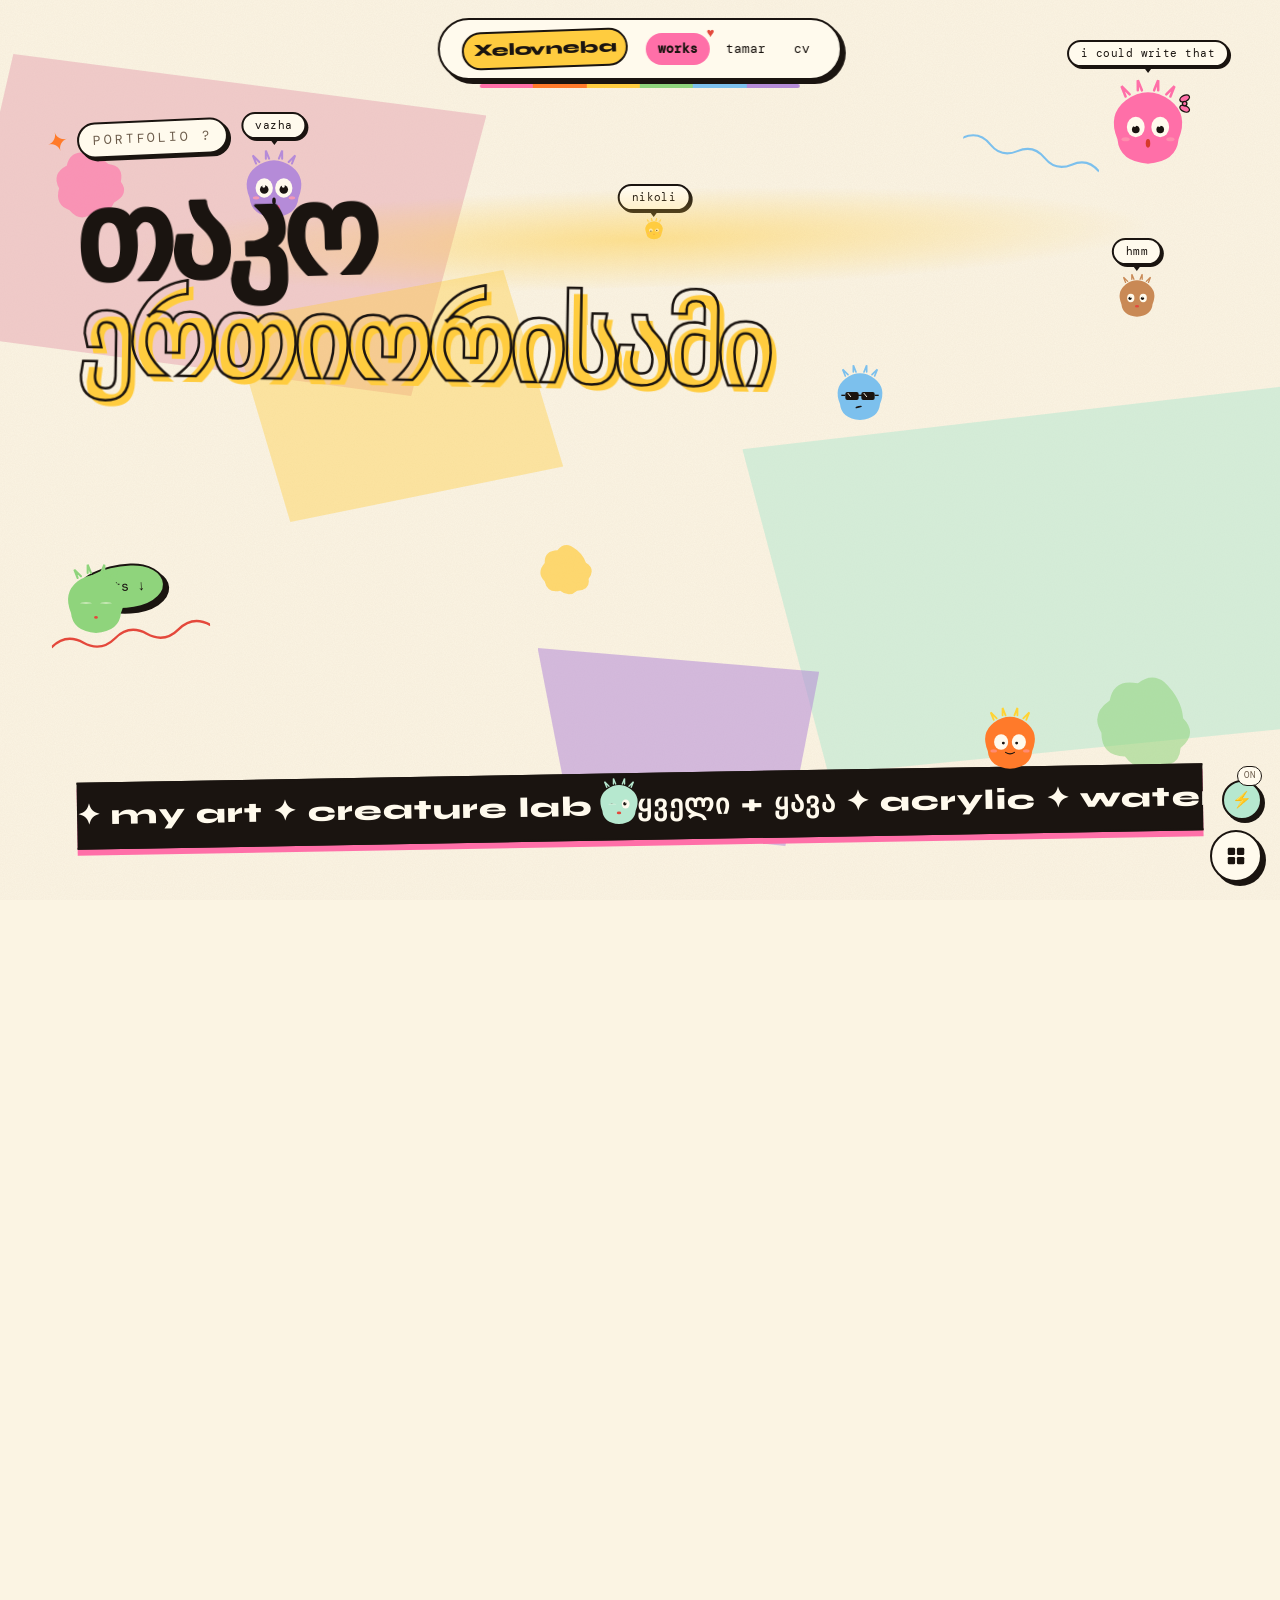
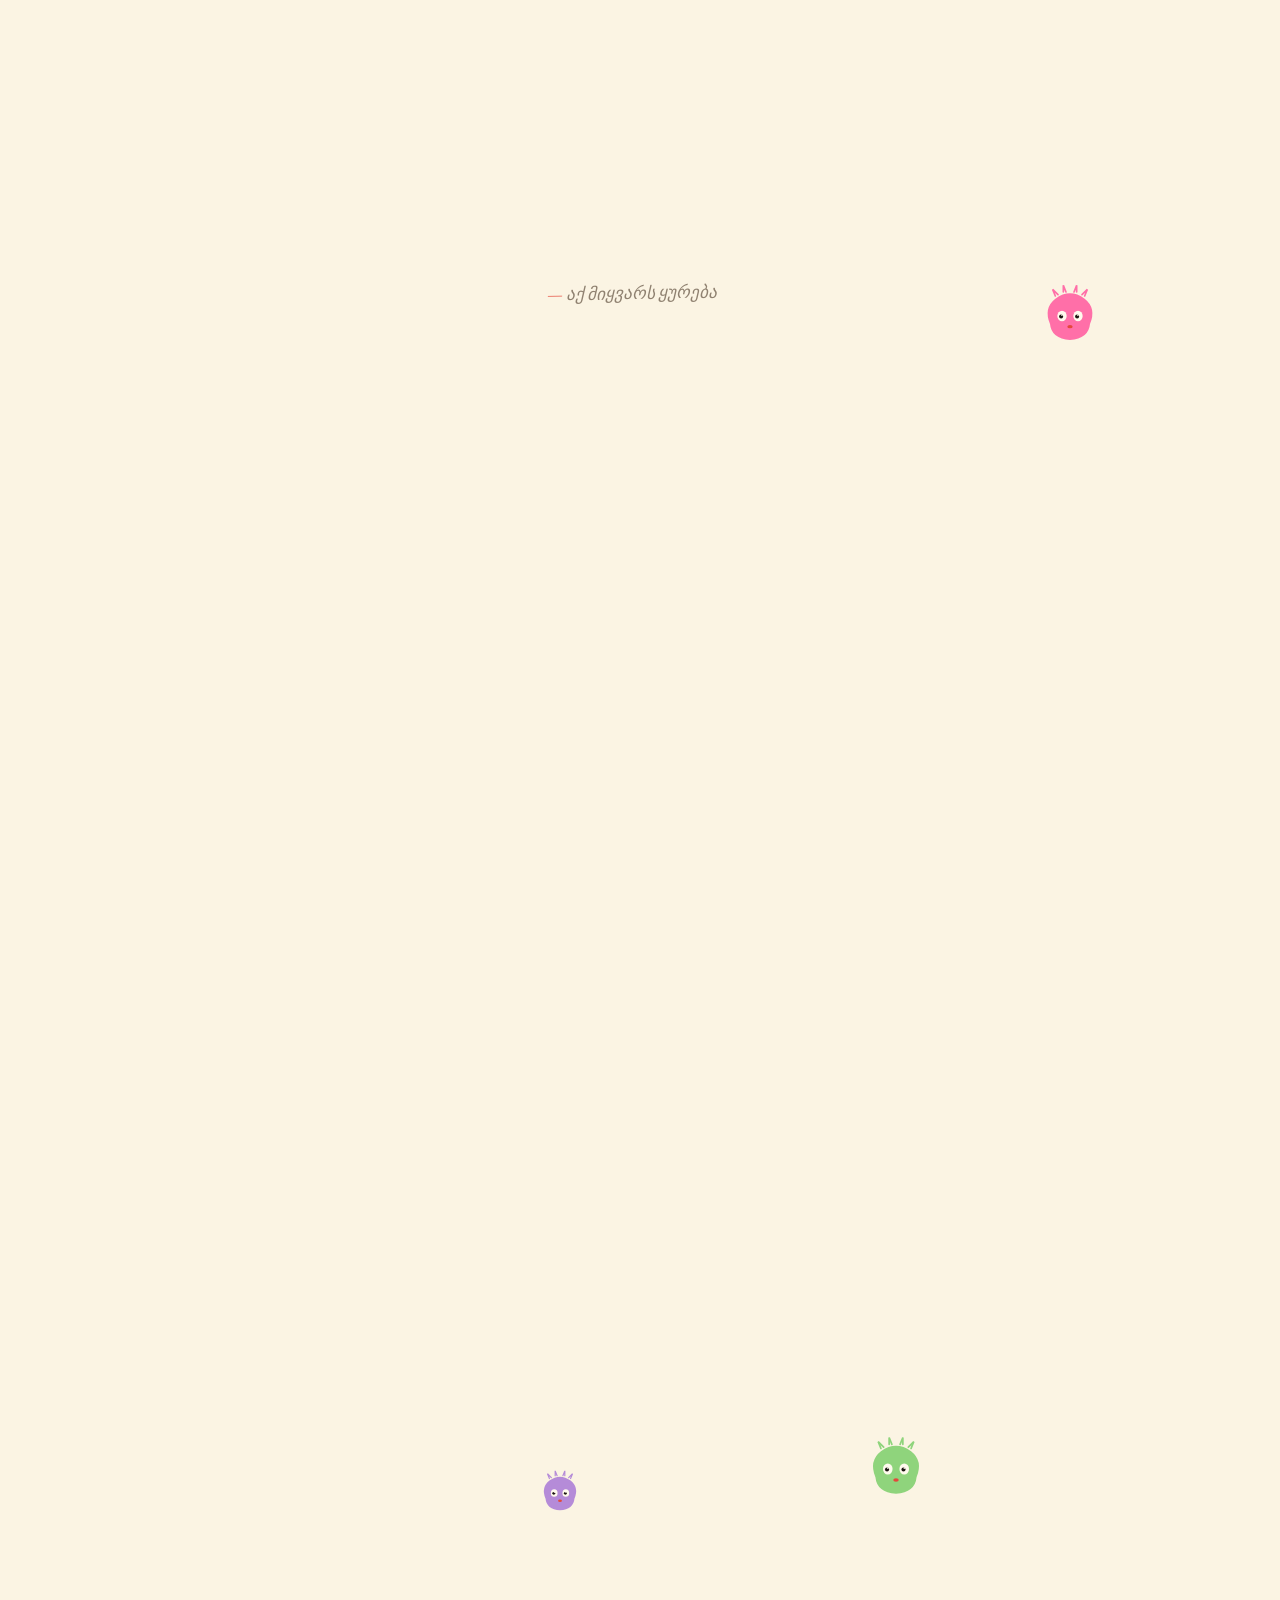
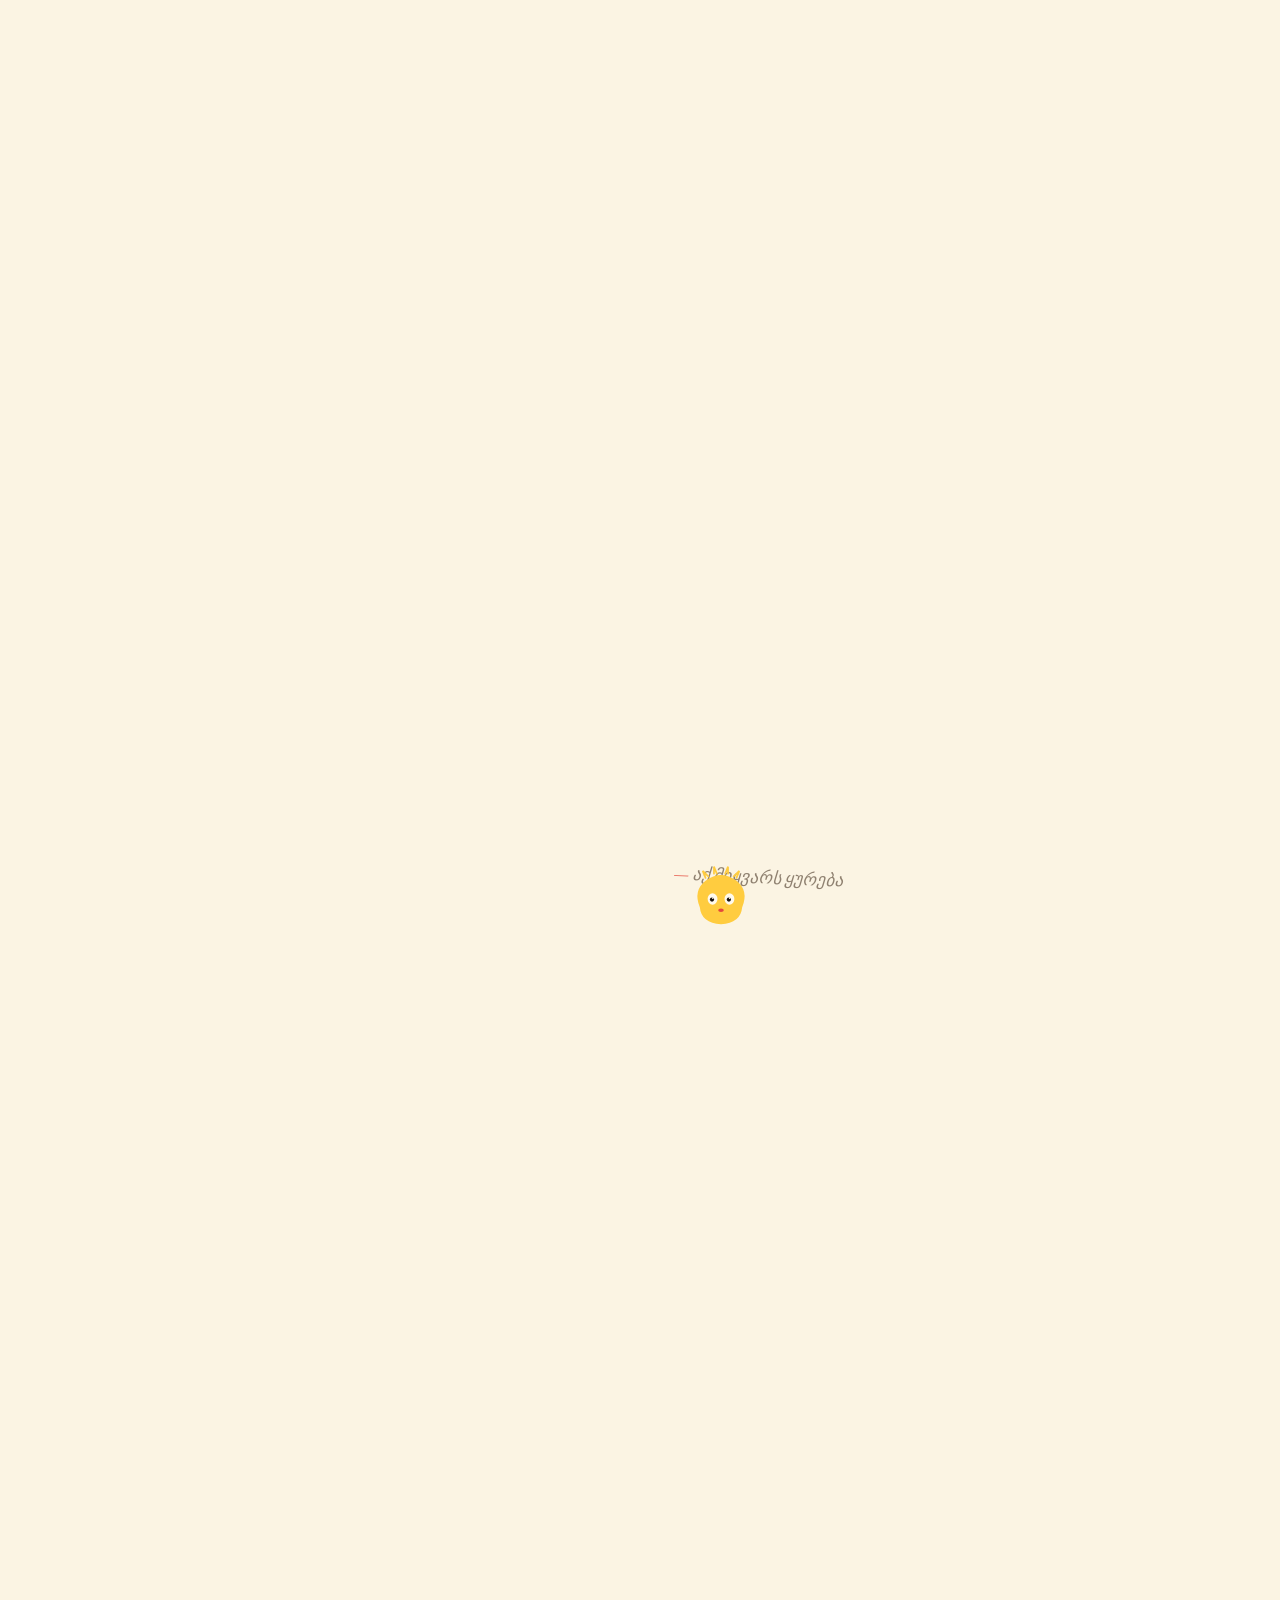
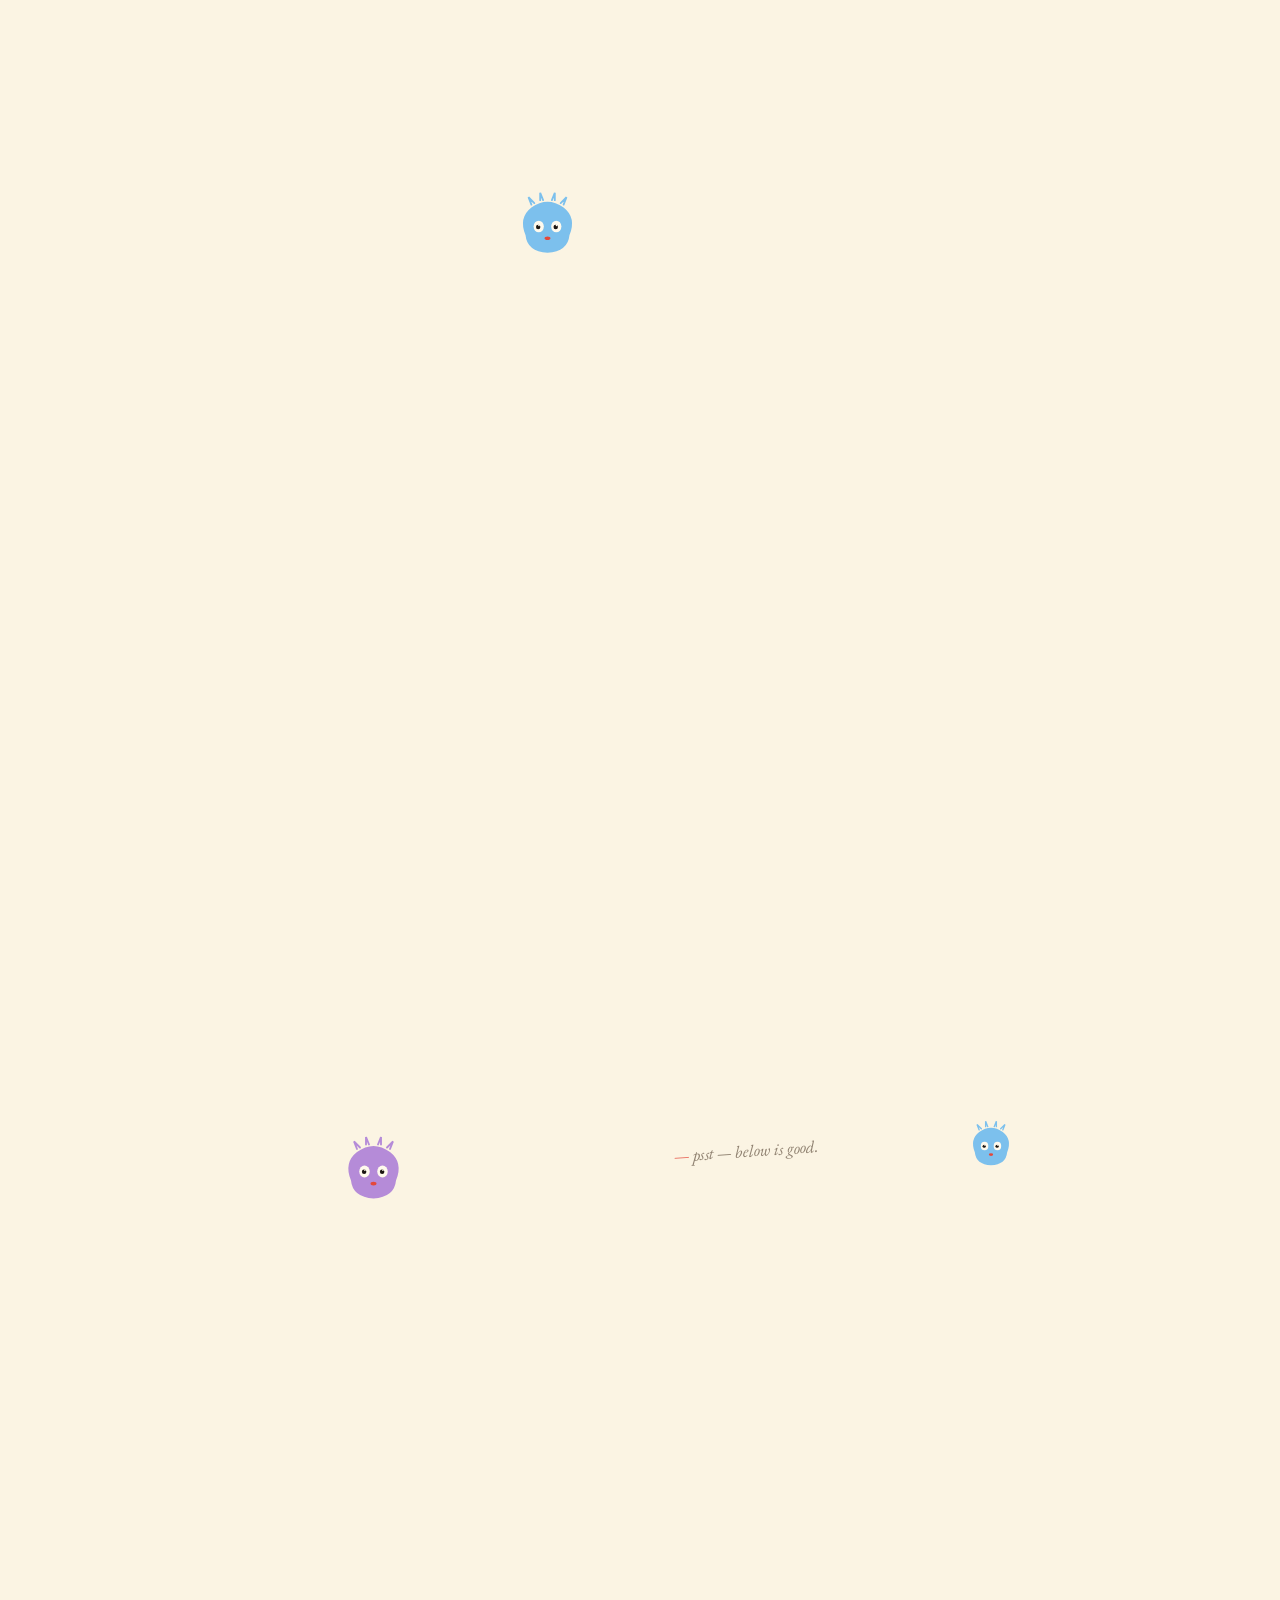
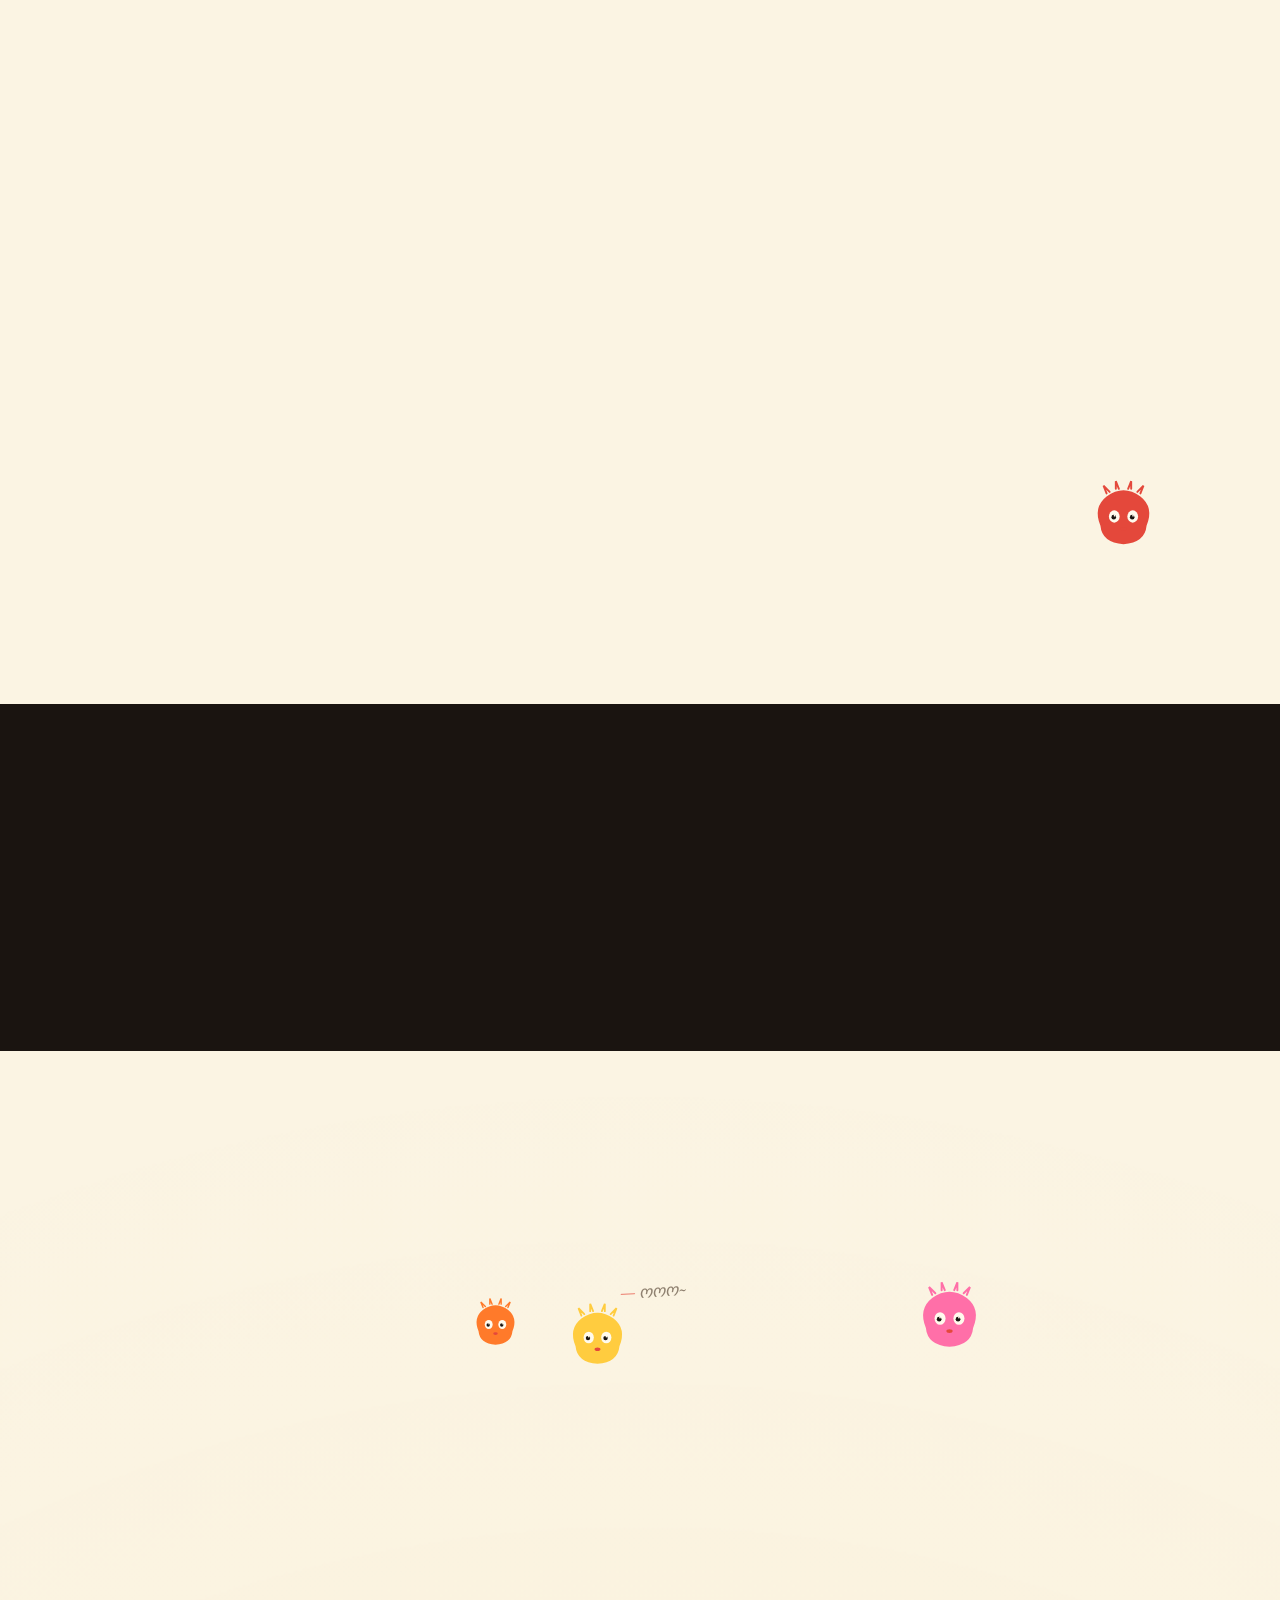
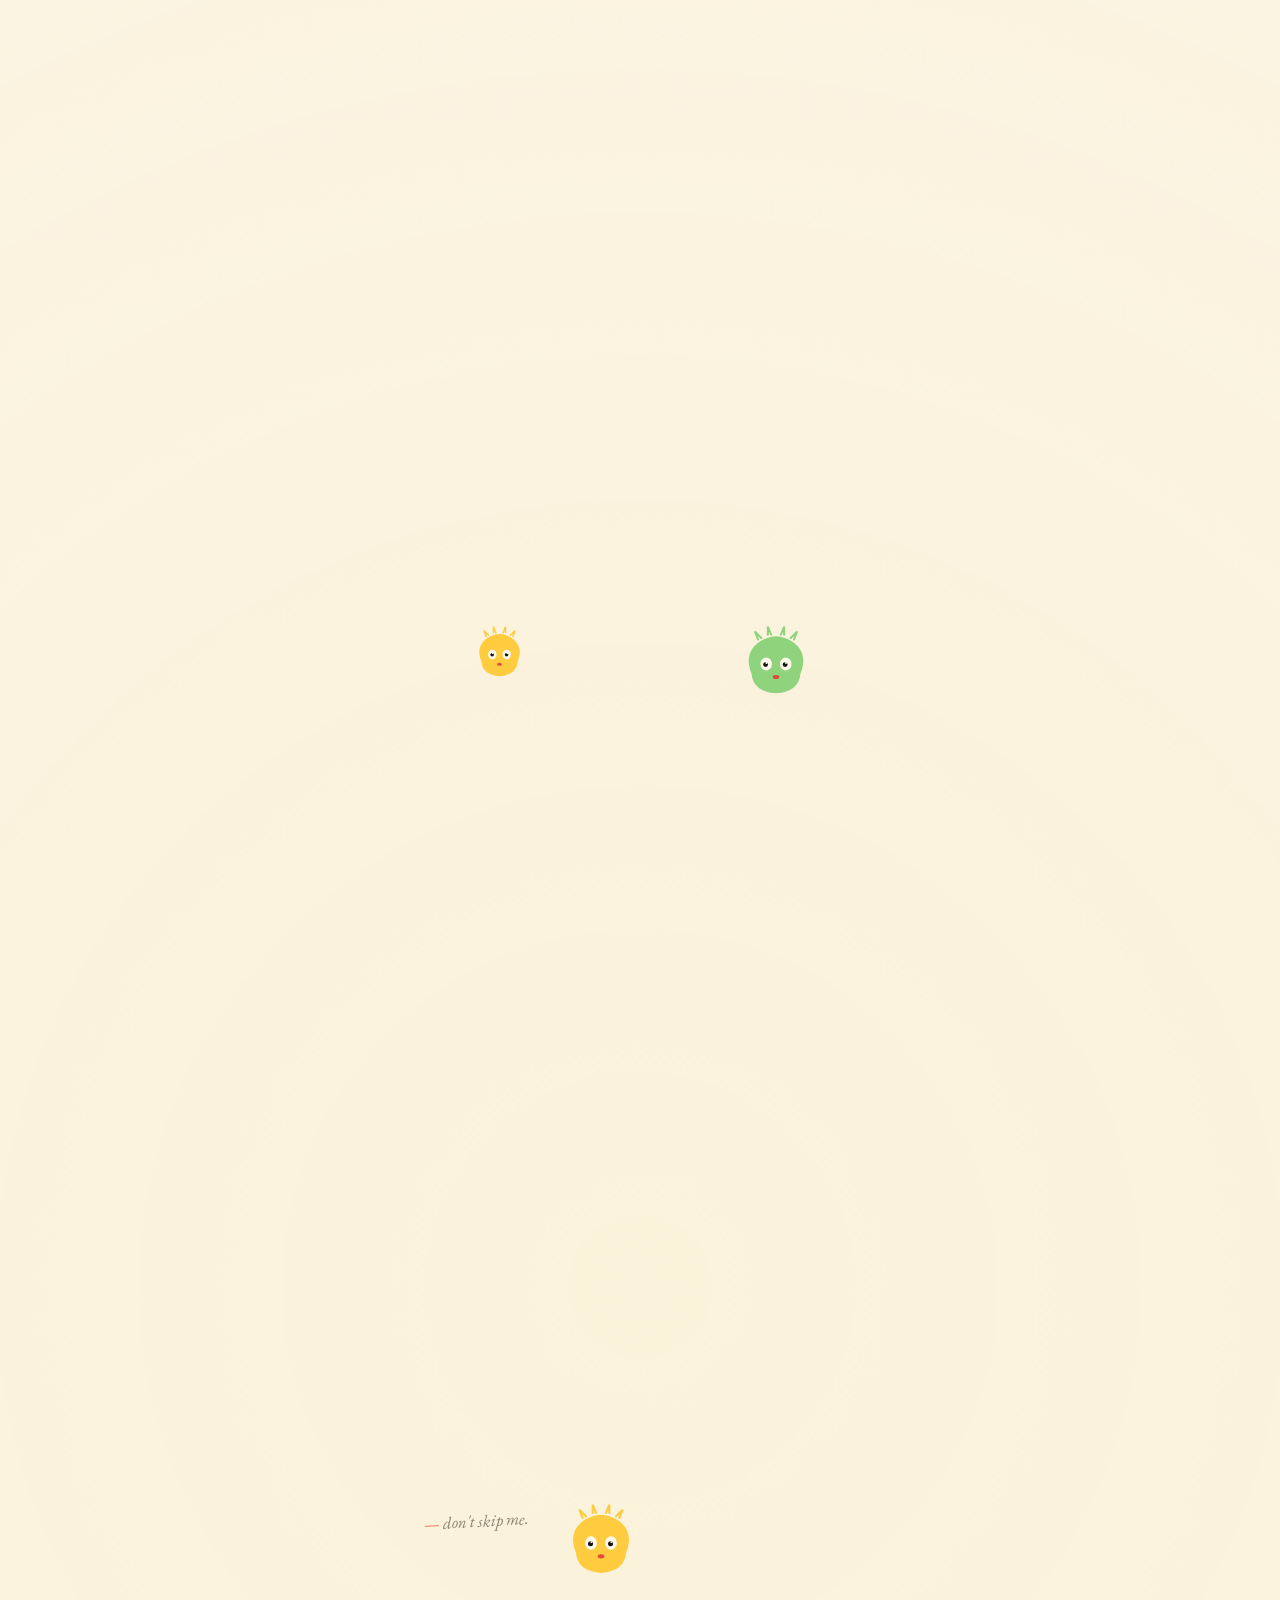
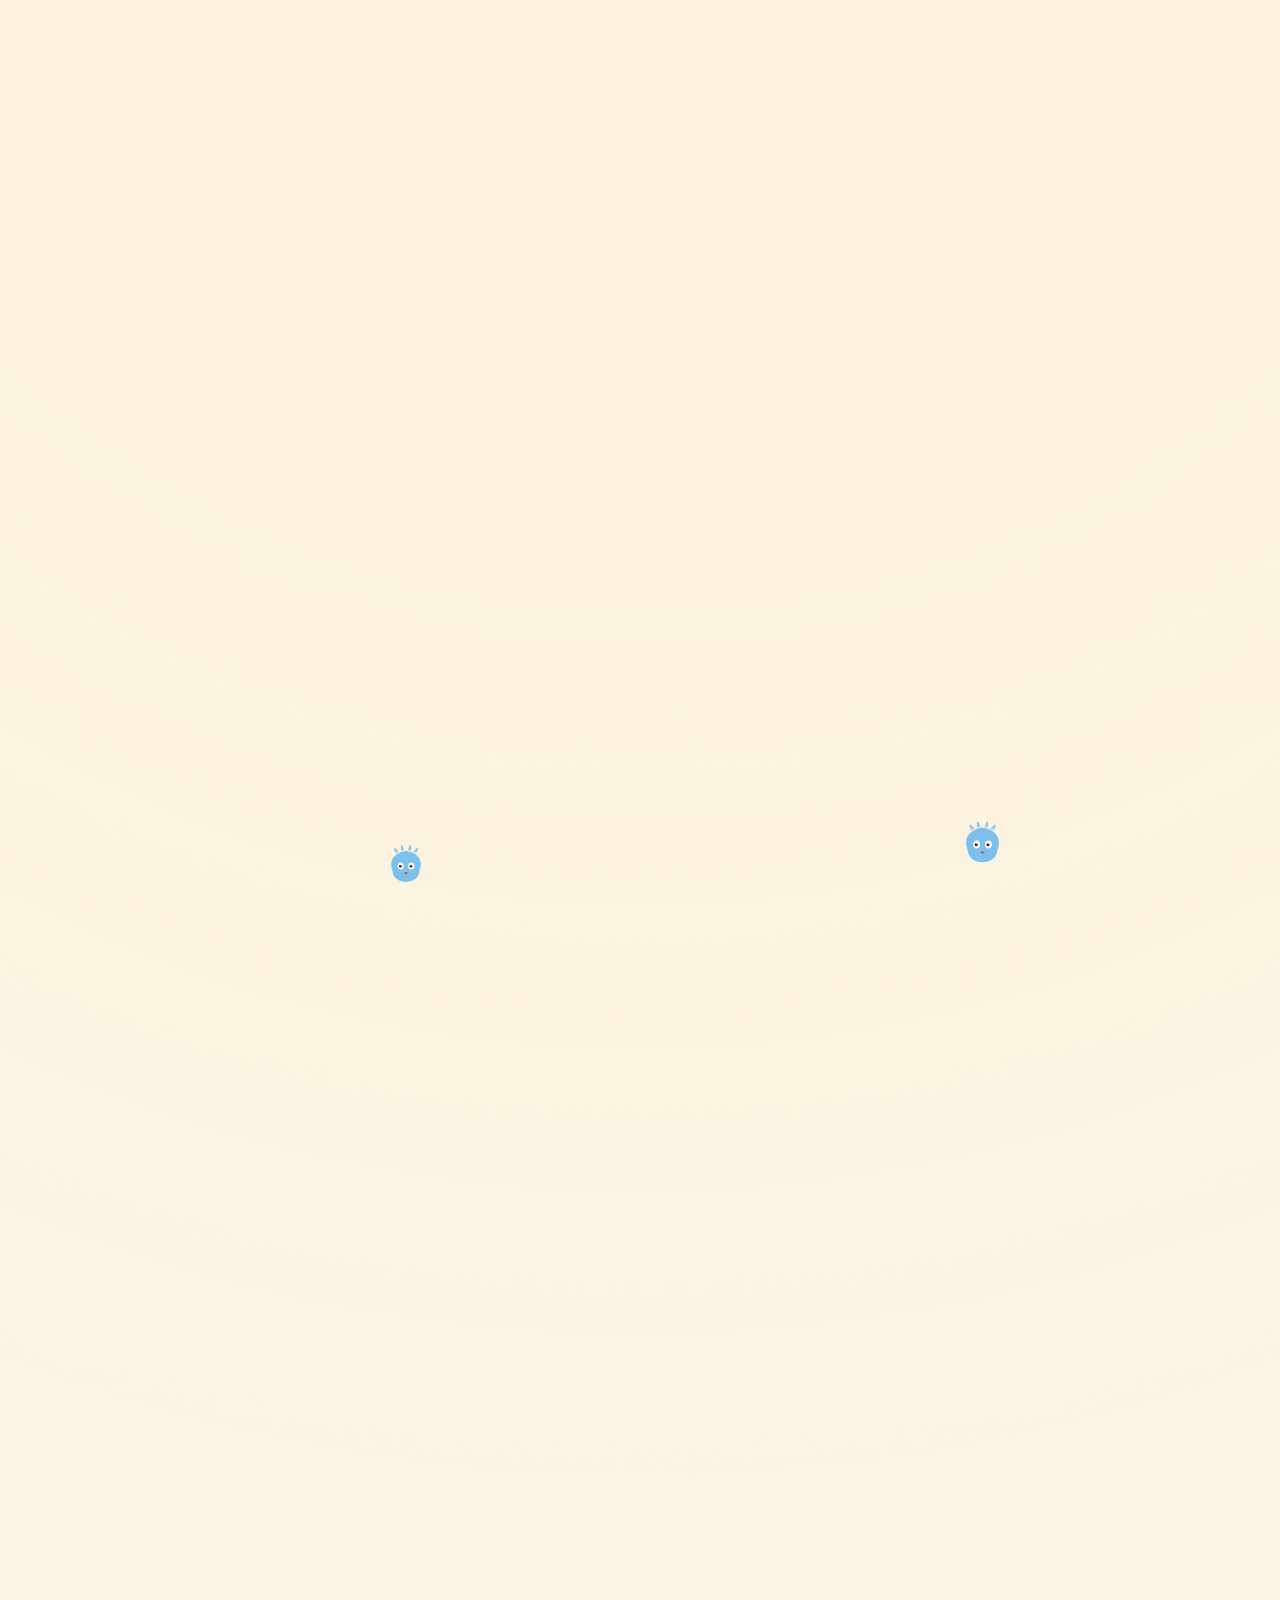
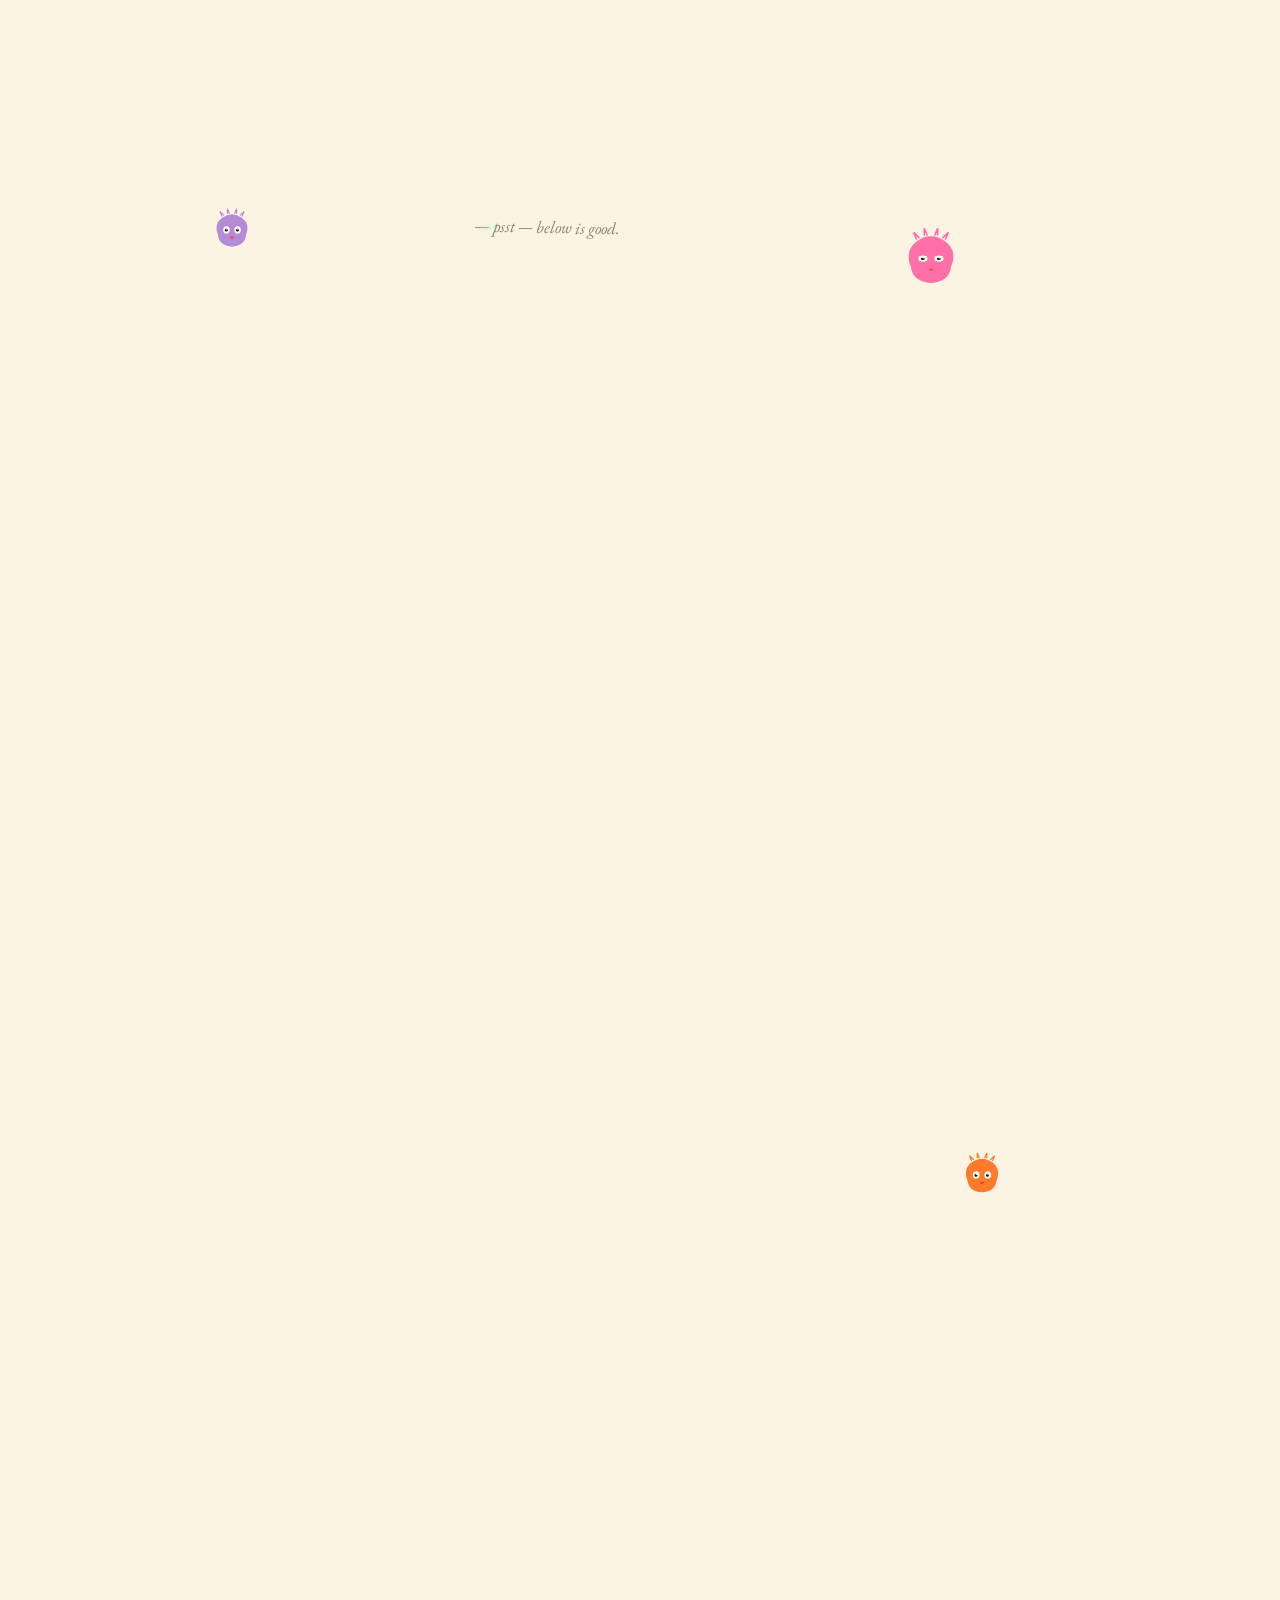
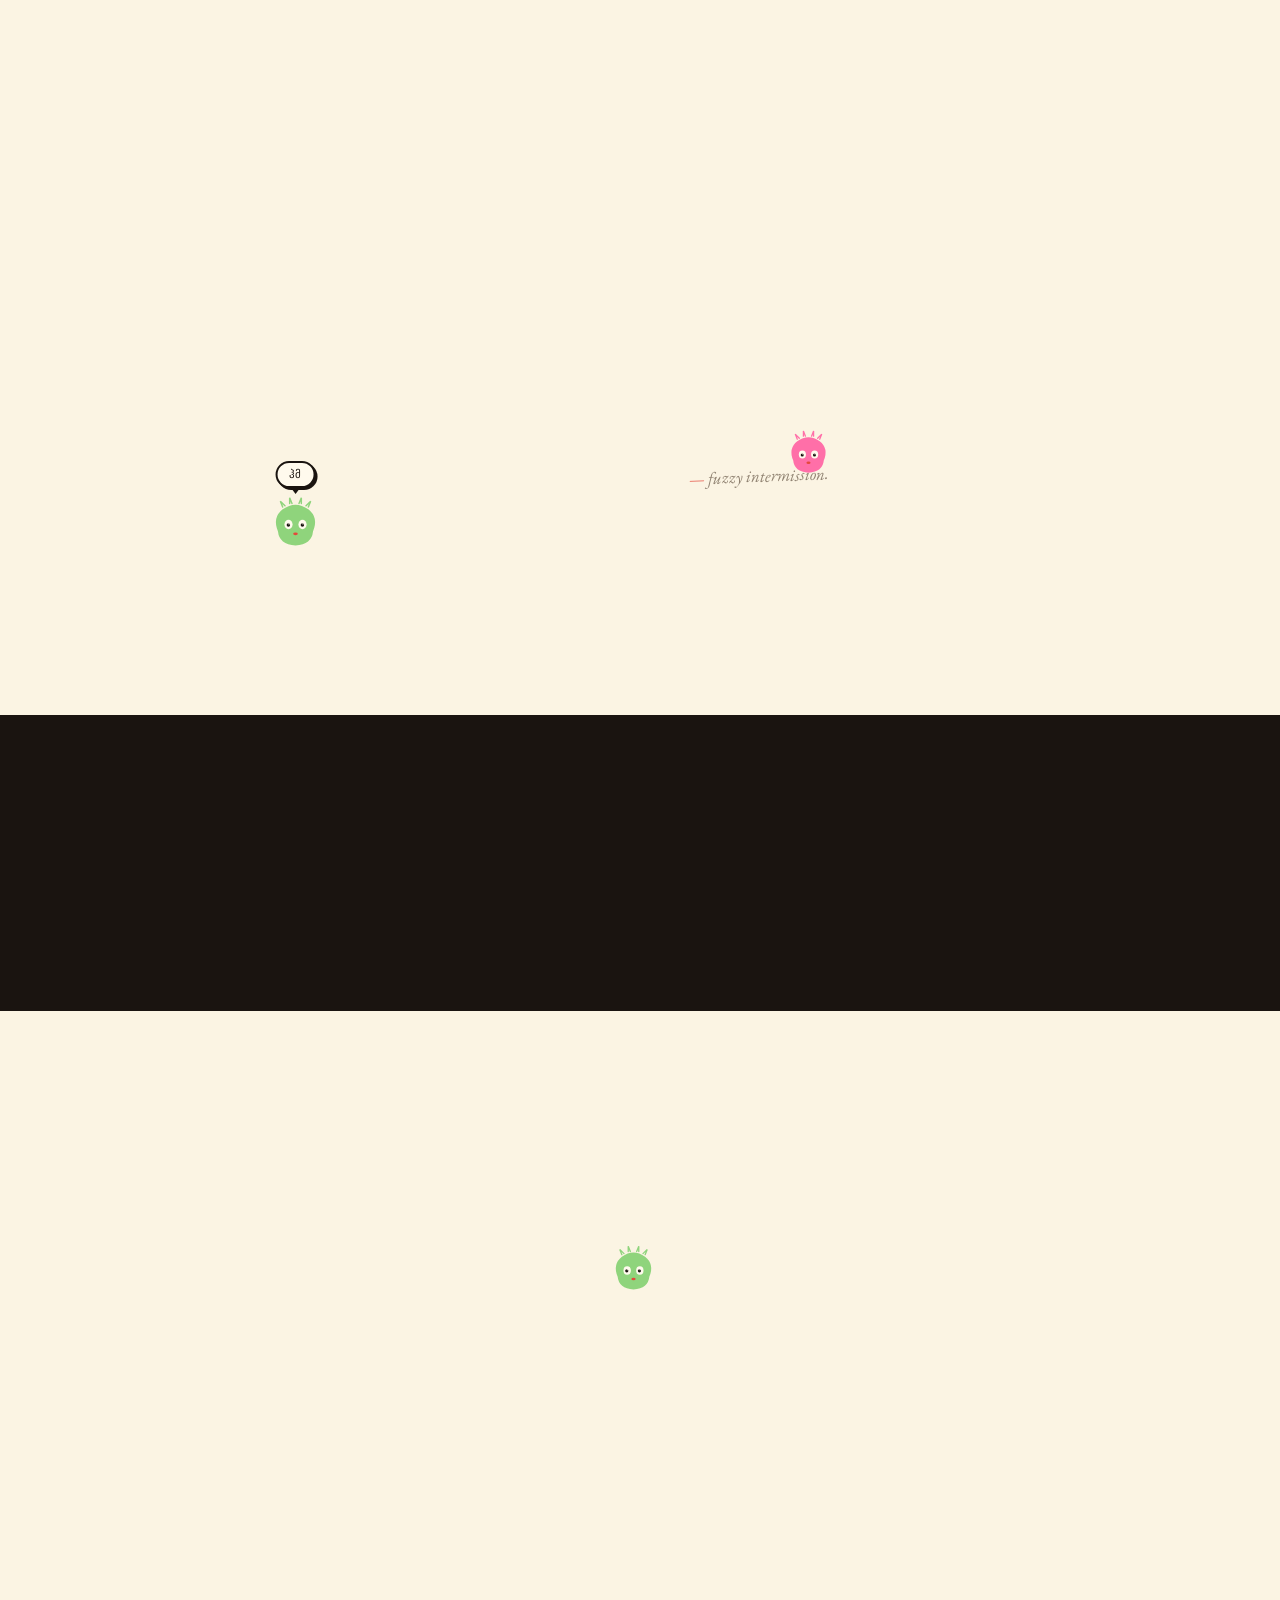
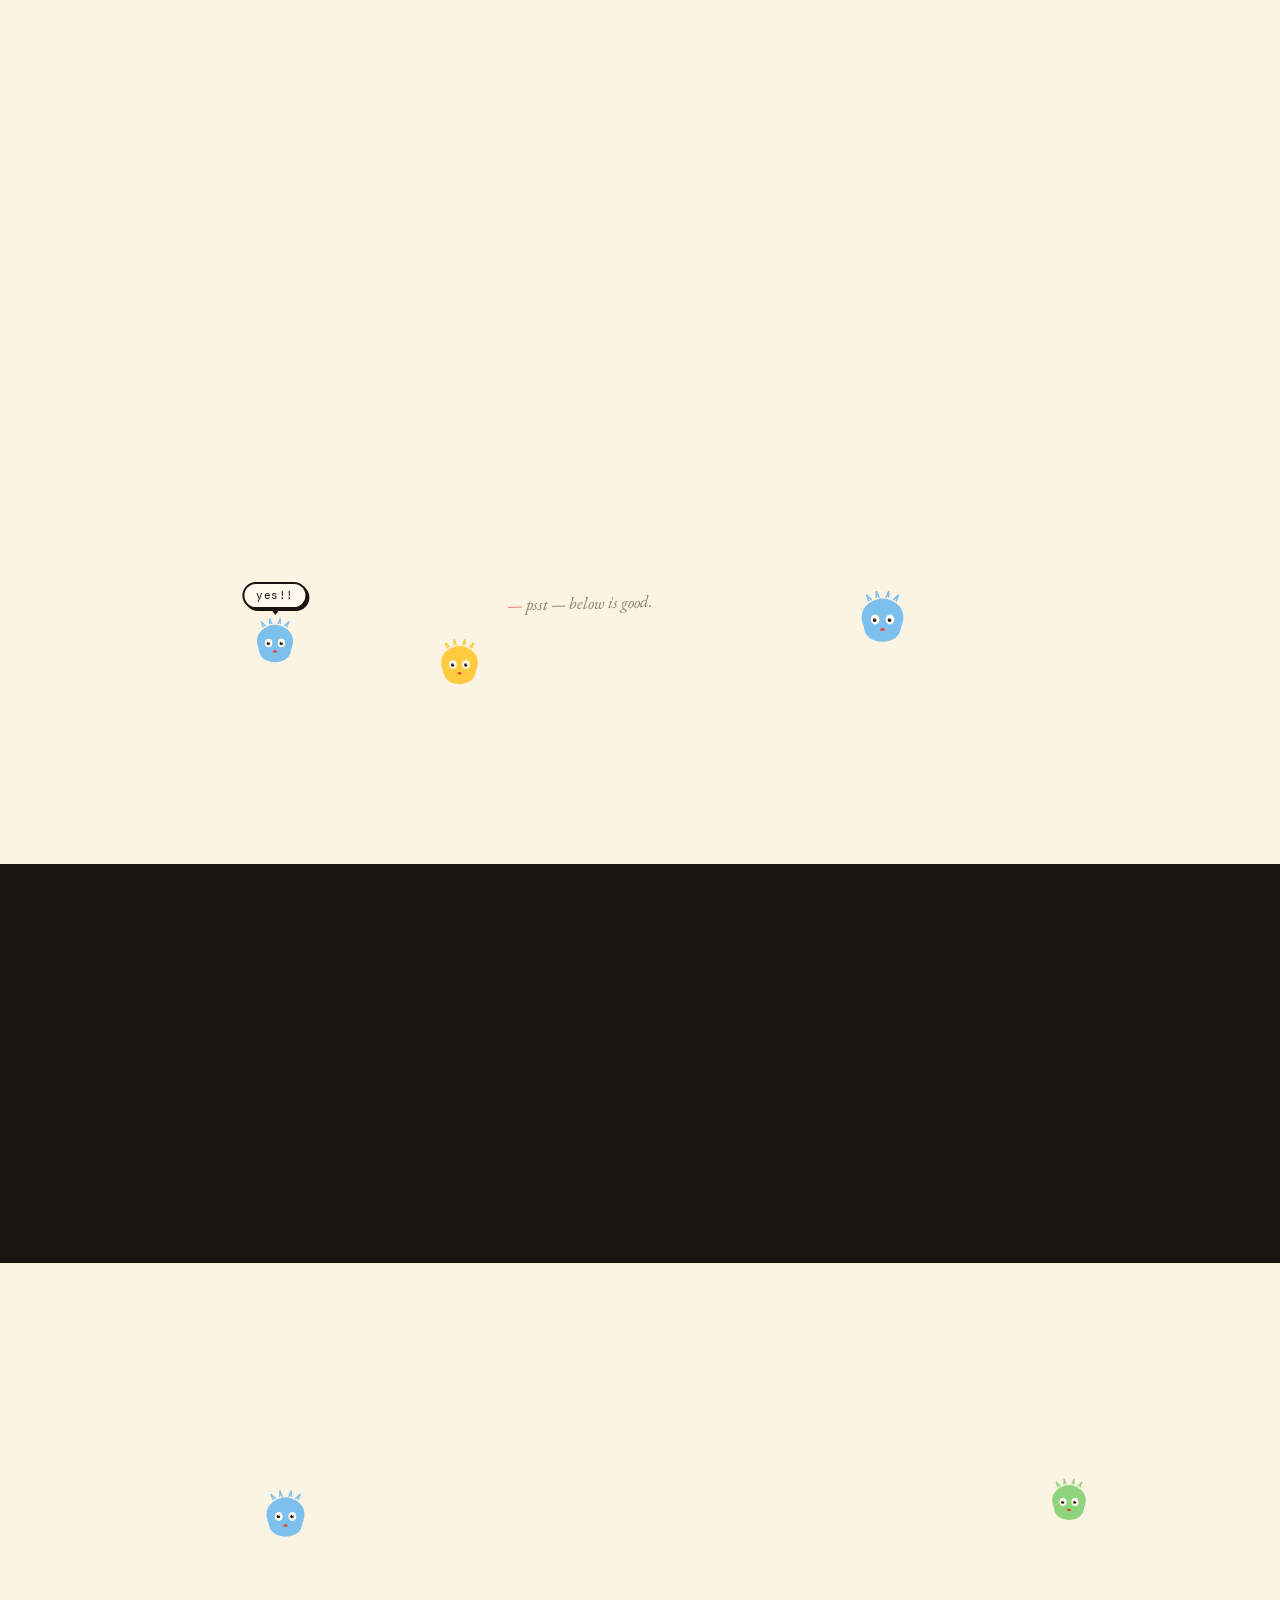
==== commit b45d4ad9: "chach" ====
--- a/index.html
+++ b/index.html
@@ -253,11 +253,11 @@
   }
   </script>
 
-  <link rel="icon" type="image/svg+xml" href="assets/favicon.svg?v=20260507" />
+  <link rel="icon" type="image/svg+xml" href="assets/favicon.svg?v=20260508" />
   <link rel="preconnect" href="https://fonts.googleapis.com" />
   <link rel="preconnect" href="https://fonts.gstatic.com" crossorigin />
   <link href="https://fonts.googleapis.com/css2?family=Syne:wght@400;700;800&family=EB+Garamond:ital,wght@0,400;0,500;1,400;1,500&family=DM+Mono:wght@300;400&display=swap" rel="stylesheet" />
-  <link rel="stylesheet" href="styles.css?v=20260507" />
+  <link rel="stylesheet" href="styles.css?v=20260508" />
 </head>
 <body>
 
@@ -482,7 +482,7 @@
     </div>
   </footer>
 
-  <script src="js/posts.js?v=20260507"></script>
-  <script src="script.js?v=20260507"></script>
+  <script src="js/posts.js?v=20260508"></script>
+  <script src="script.js?v=20260508"></script>
 </body>
 </html>
--- a/styles.css
+++ b/styles.css
@@ -144,27 +144,19 @@
 .cursor-creature.is-curious .cc-eye  { transform: scale(1.25); }
 
 /* ── STATE: panicky (used over the sheep + three-monkeys paintings) ───
-   subtle hyperventilation — faster breath + a small SVG tremor.
-   no facial distortion (kept her cute). only the rhythm changes. */
+   keep her face untouched — only the RHYTHM changes. her existing
+   cc-wiggle animation just runs much faster, plus a tiny tremor on
+   the whole svg. zero eye/mouth distortion. */
+.cursor-creature.is-panicky .cc-body { animation-duration: .28s !important; }
 .cursor-creature.is-panicky .cc-svg  { animation: cc-panic .22s ease-in-out infinite; }
-.cursor-creature.is-panicky .cc-body {
-  /* faster breath than calm but same amplitude — reads as nervous,
-     not grotesque. */
-  animation: cc-panic-breath .42s ease-in-out infinite !important;
-  transform-origin: 50% 60%;
-}
 @keyframes cc-panic {
   0%, 100% { transform: translate(0, 0); }
   25%      { transform: translate(-1.2px, .8px); }
   50%      { transform: translate(1.2px, -.8px); }
   75%      { transform: translate(-.8px, 1.2px); }
 }
-@keyframes cc-panic-breath {
-  0%, 100% { transform: rotate(-5deg) scale(1); }
-  50%      { transform: rotate(5deg)  scale(1.04); }
-}
 html.lite .cursor-creature.is-panicky .cc-svg  { animation: none; }
-html.lite .cursor-creature.is-panicky .cc-body { animation-duration: .55s !important; }
+html.lite .cursor-creature.is-panicky .cc-body { animation-duration: .5s !important; }
 .cursor-creature.is-curious .cc-mouth { transform: scale(.6, 1.4); }
 
 /* ── STATE: dizzy (spun in a circle) ──────────── */
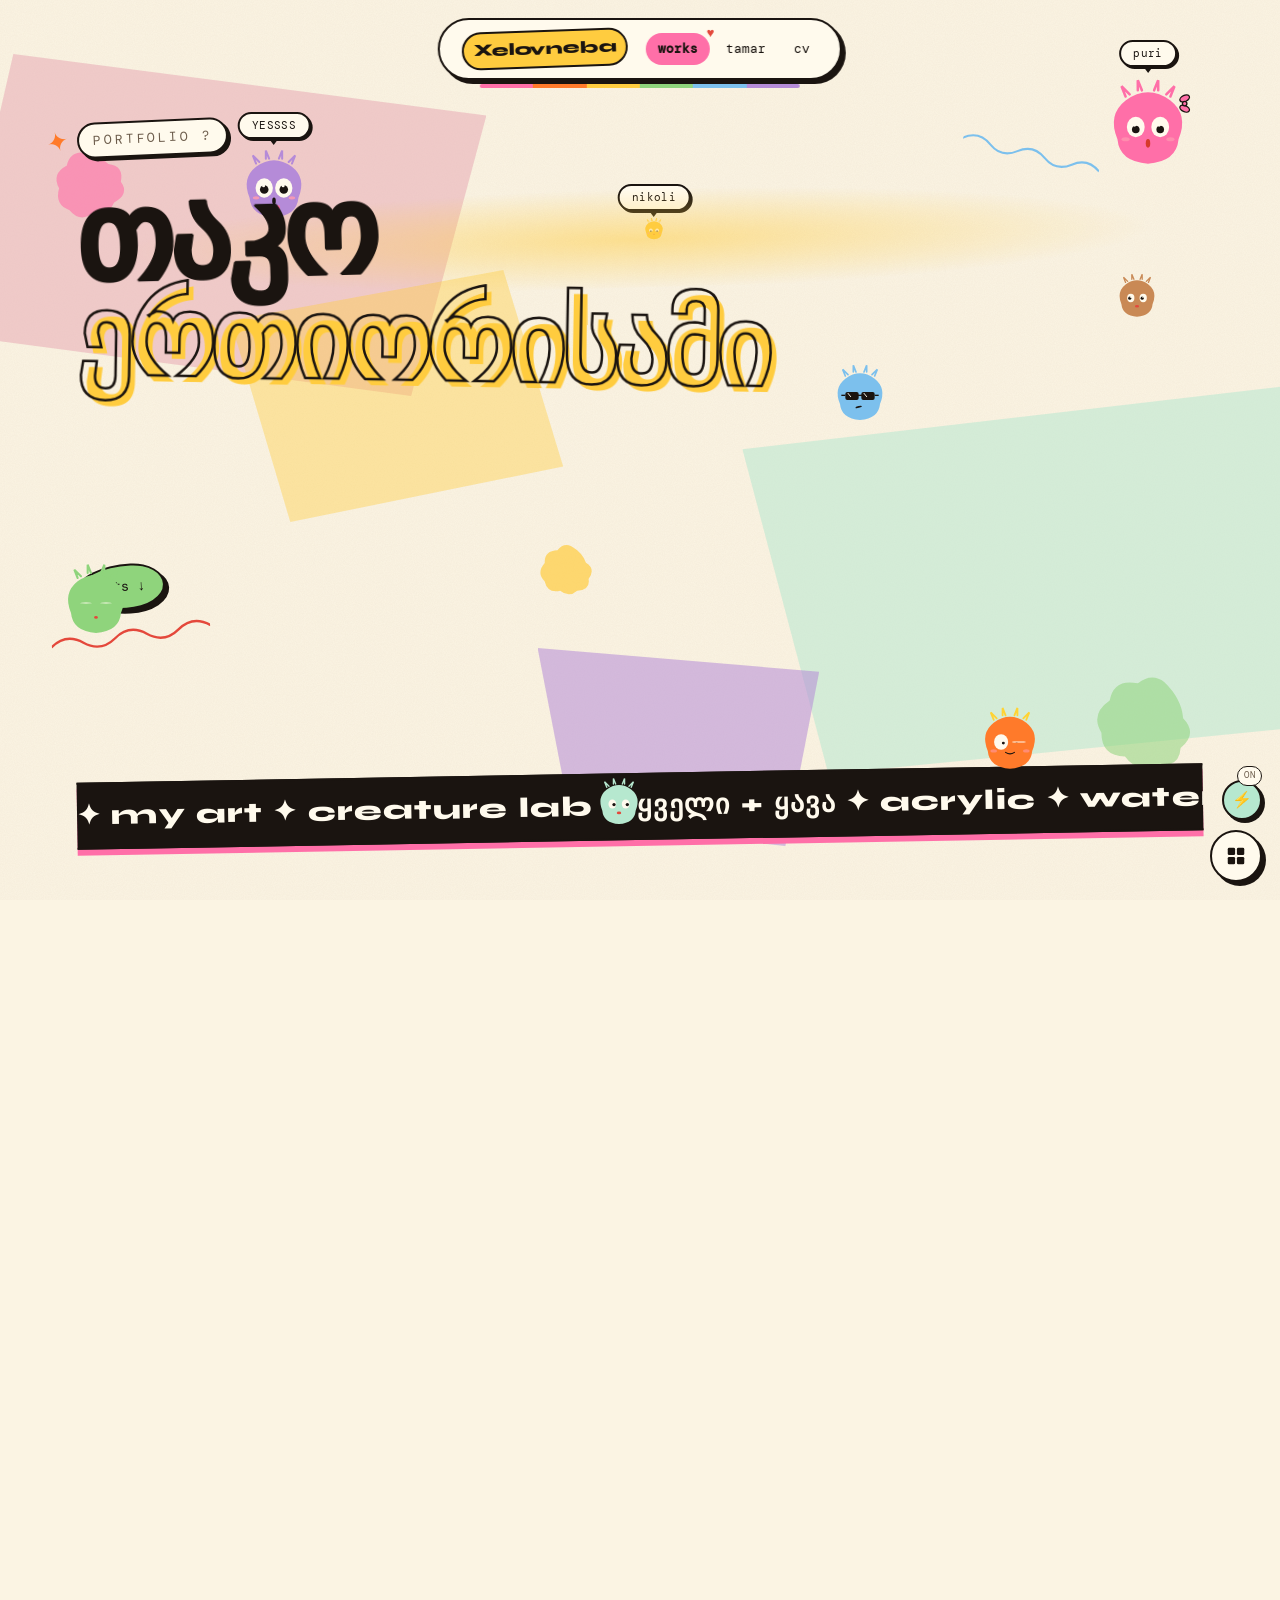
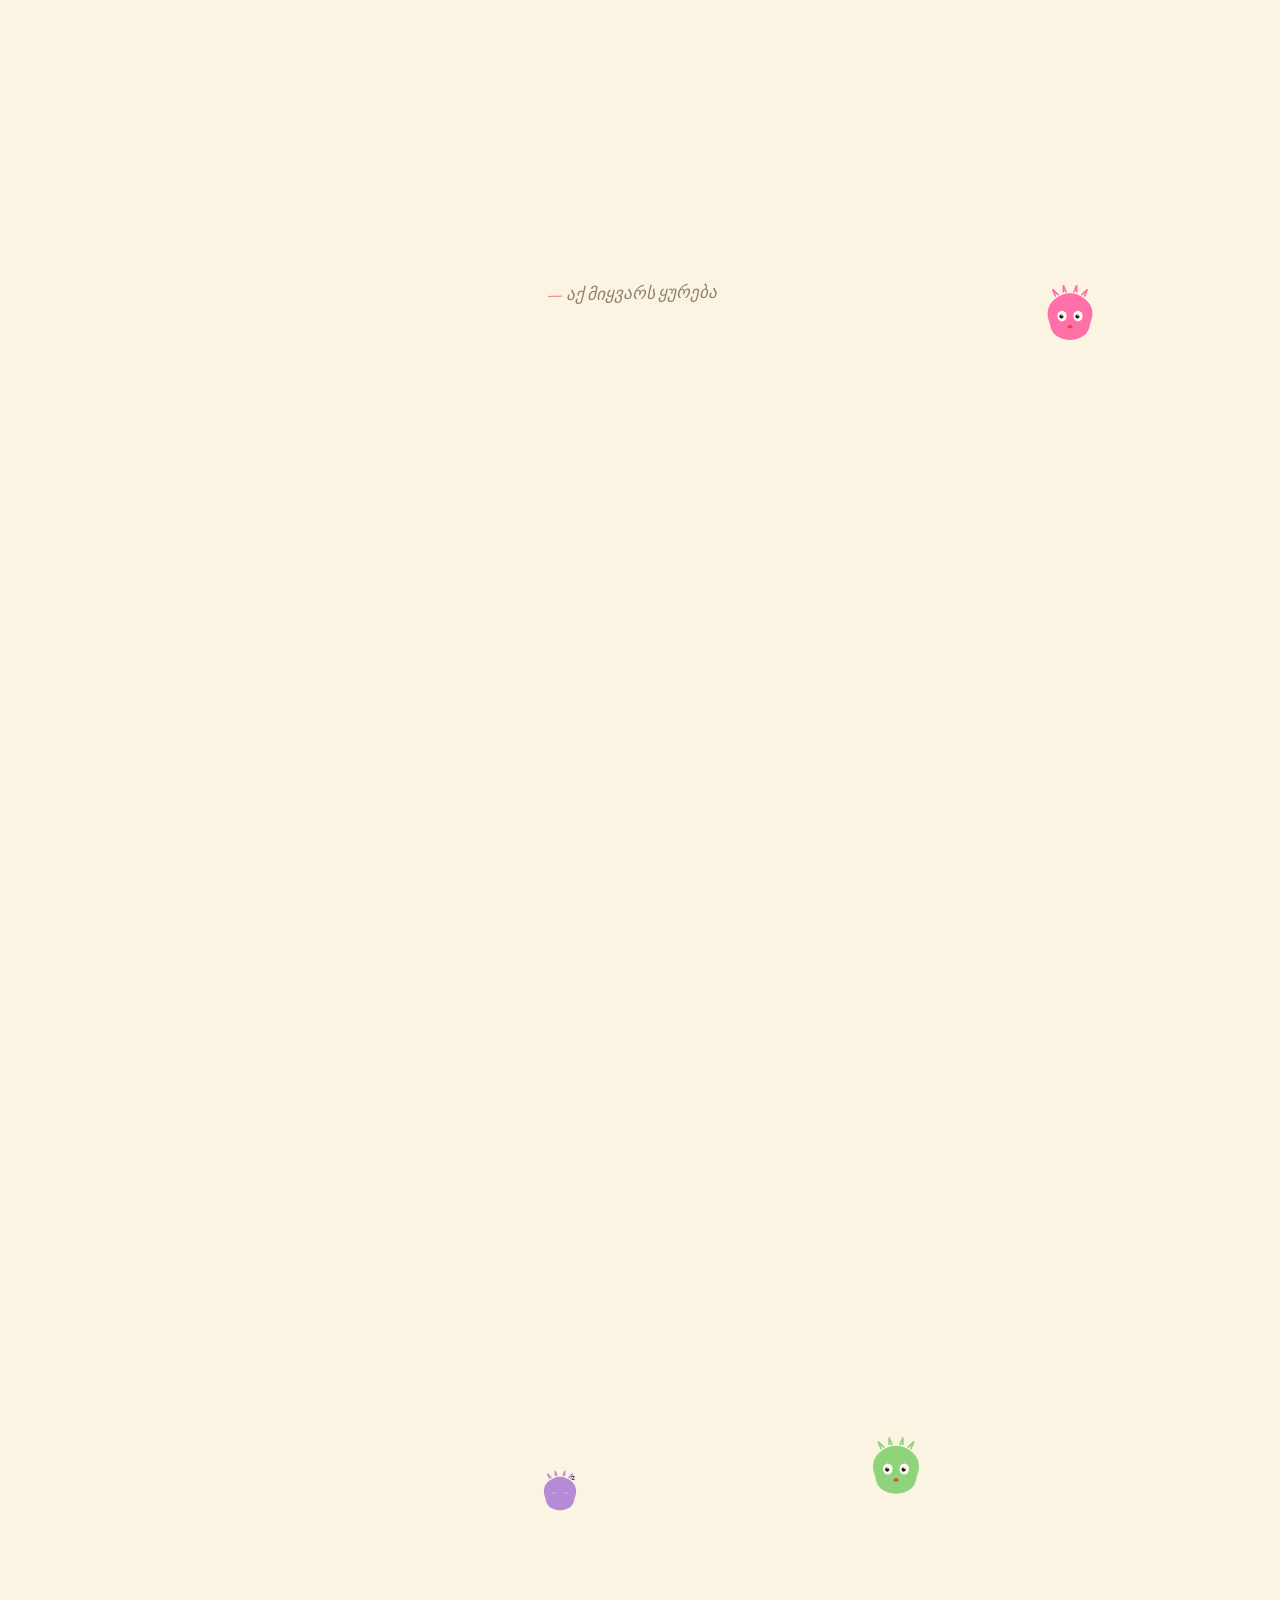
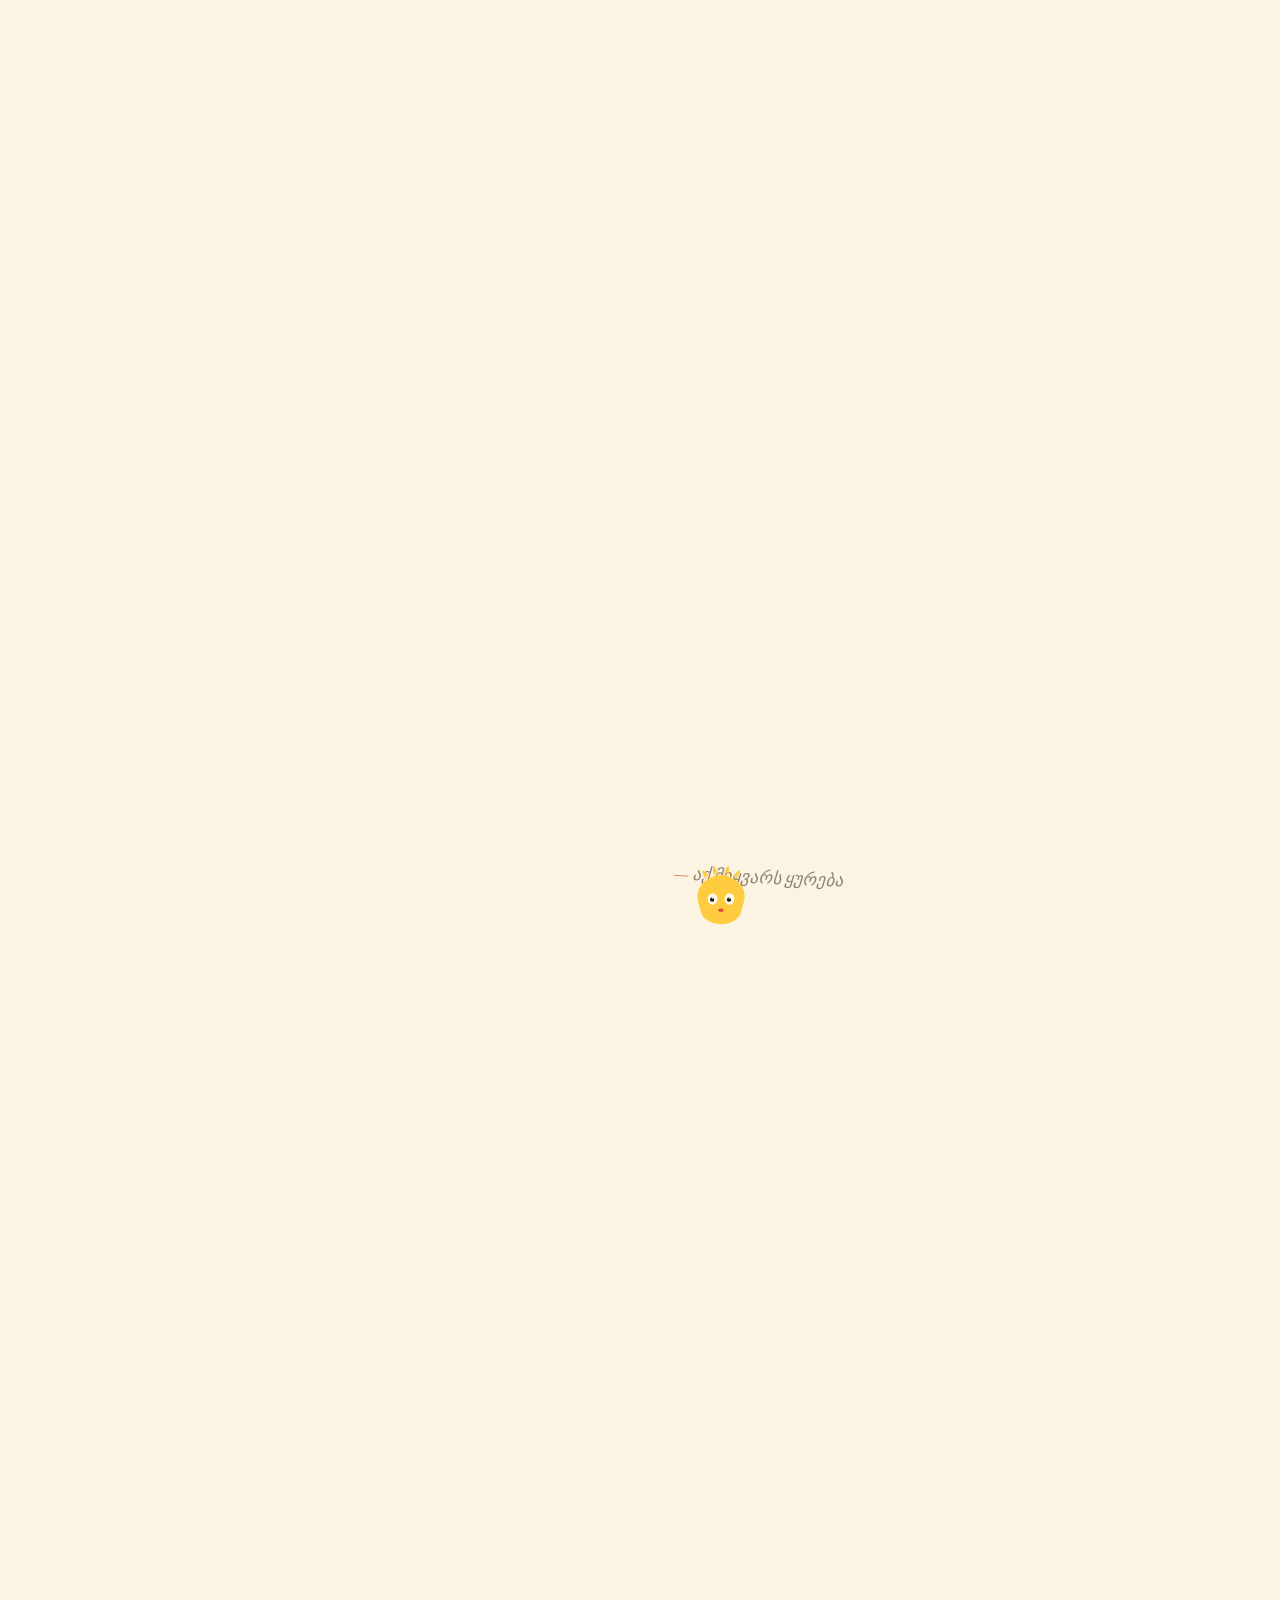
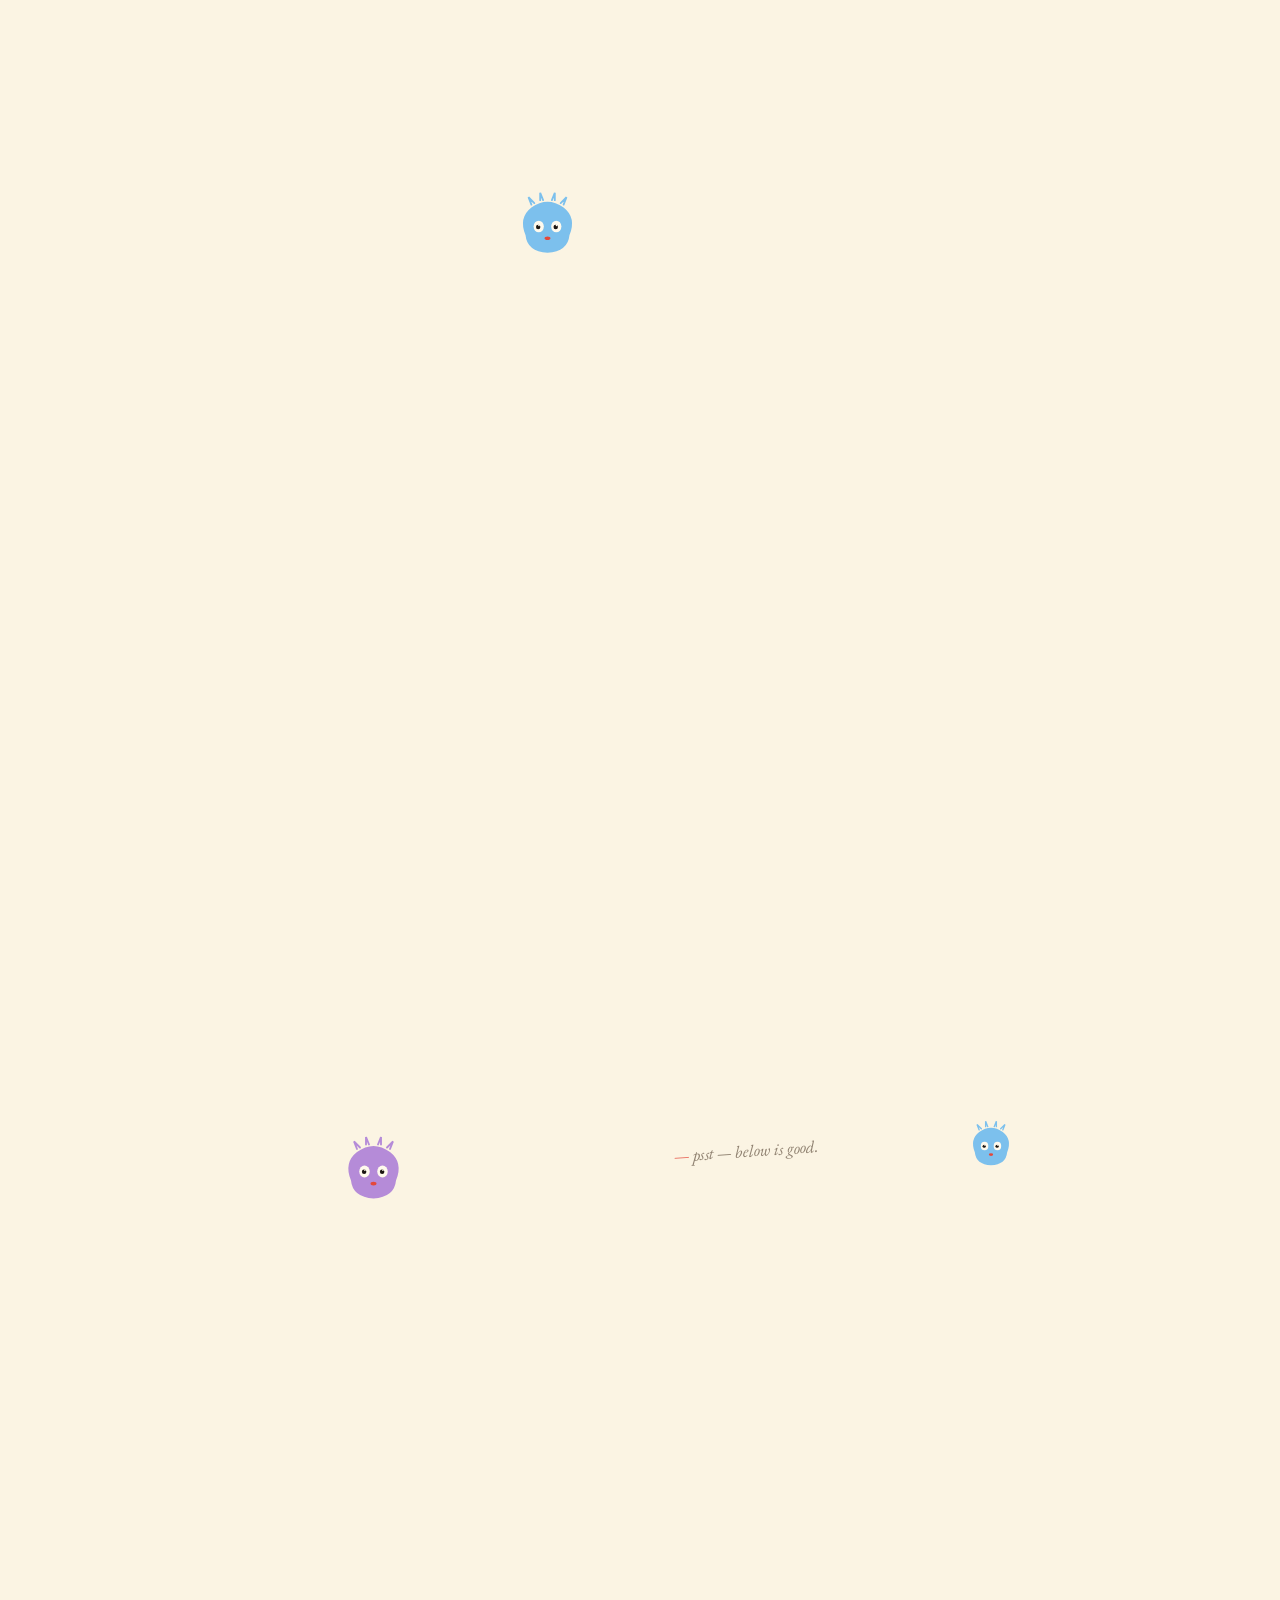
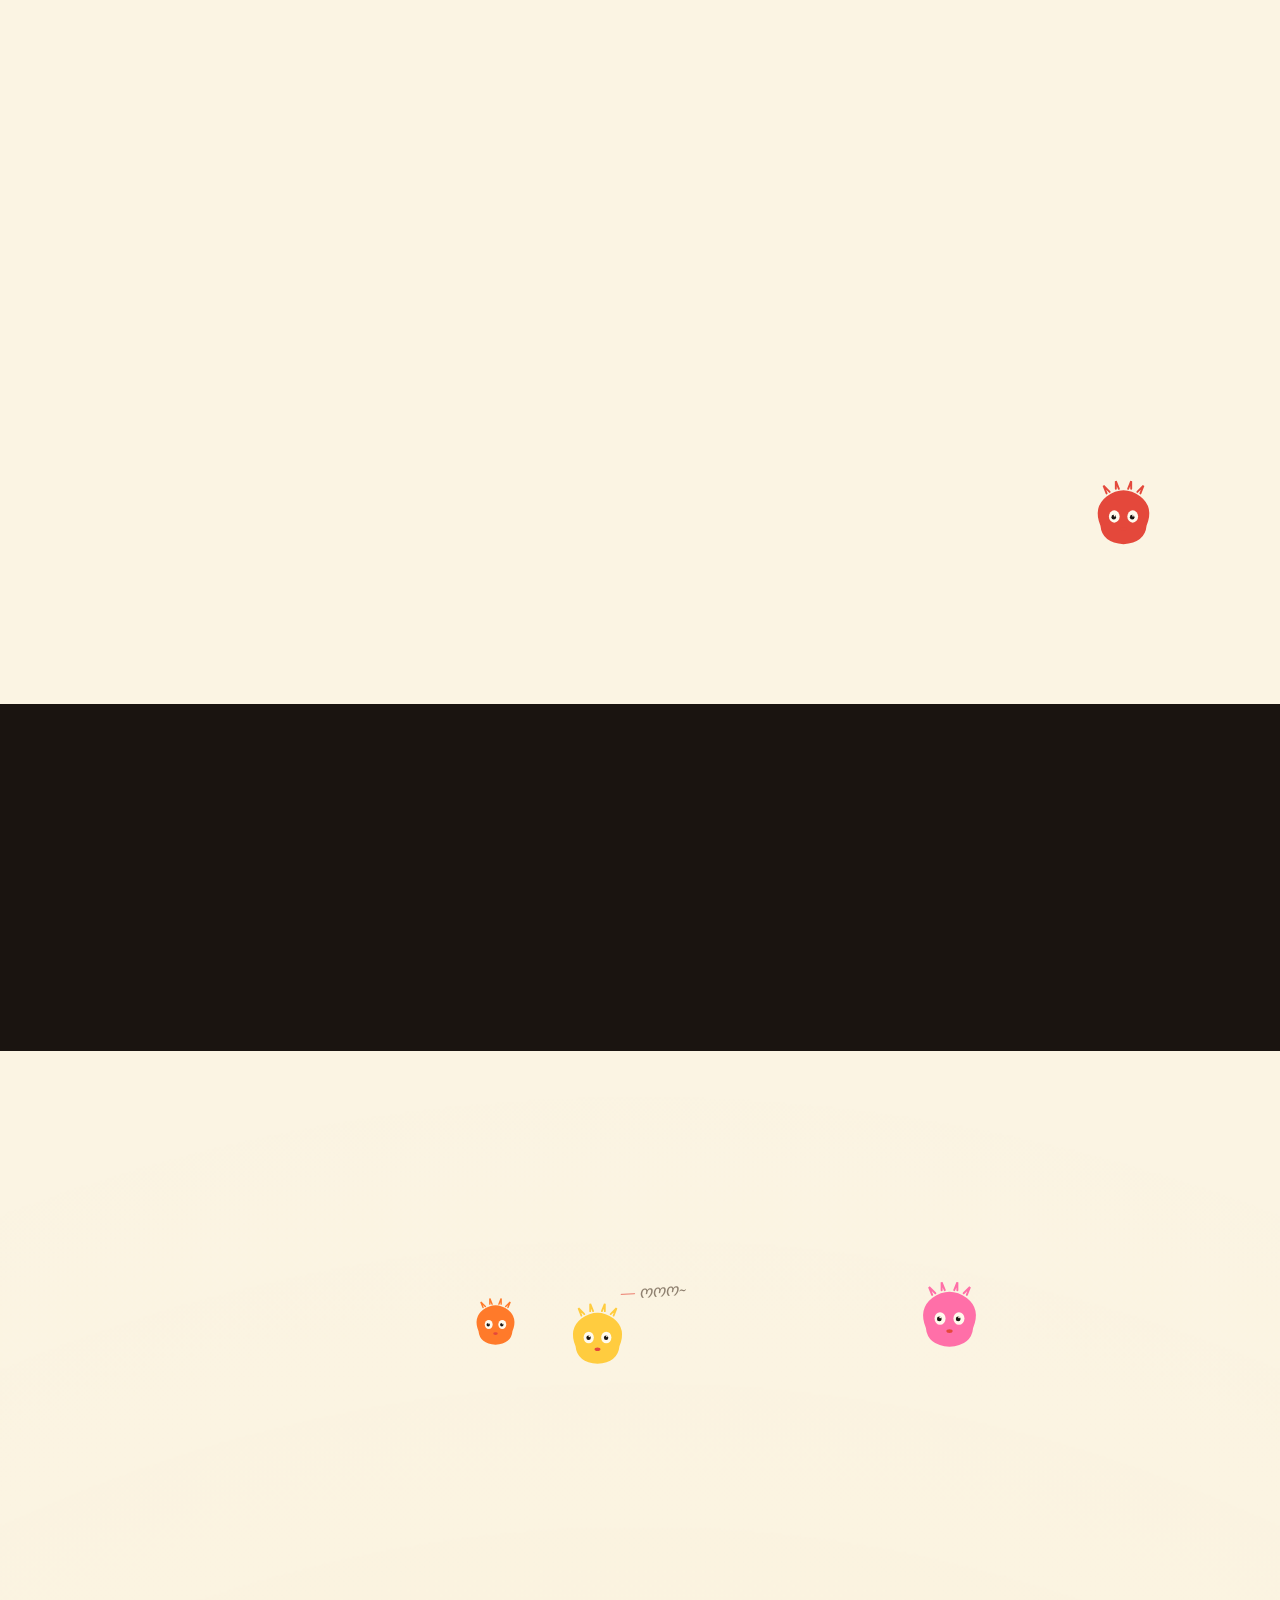
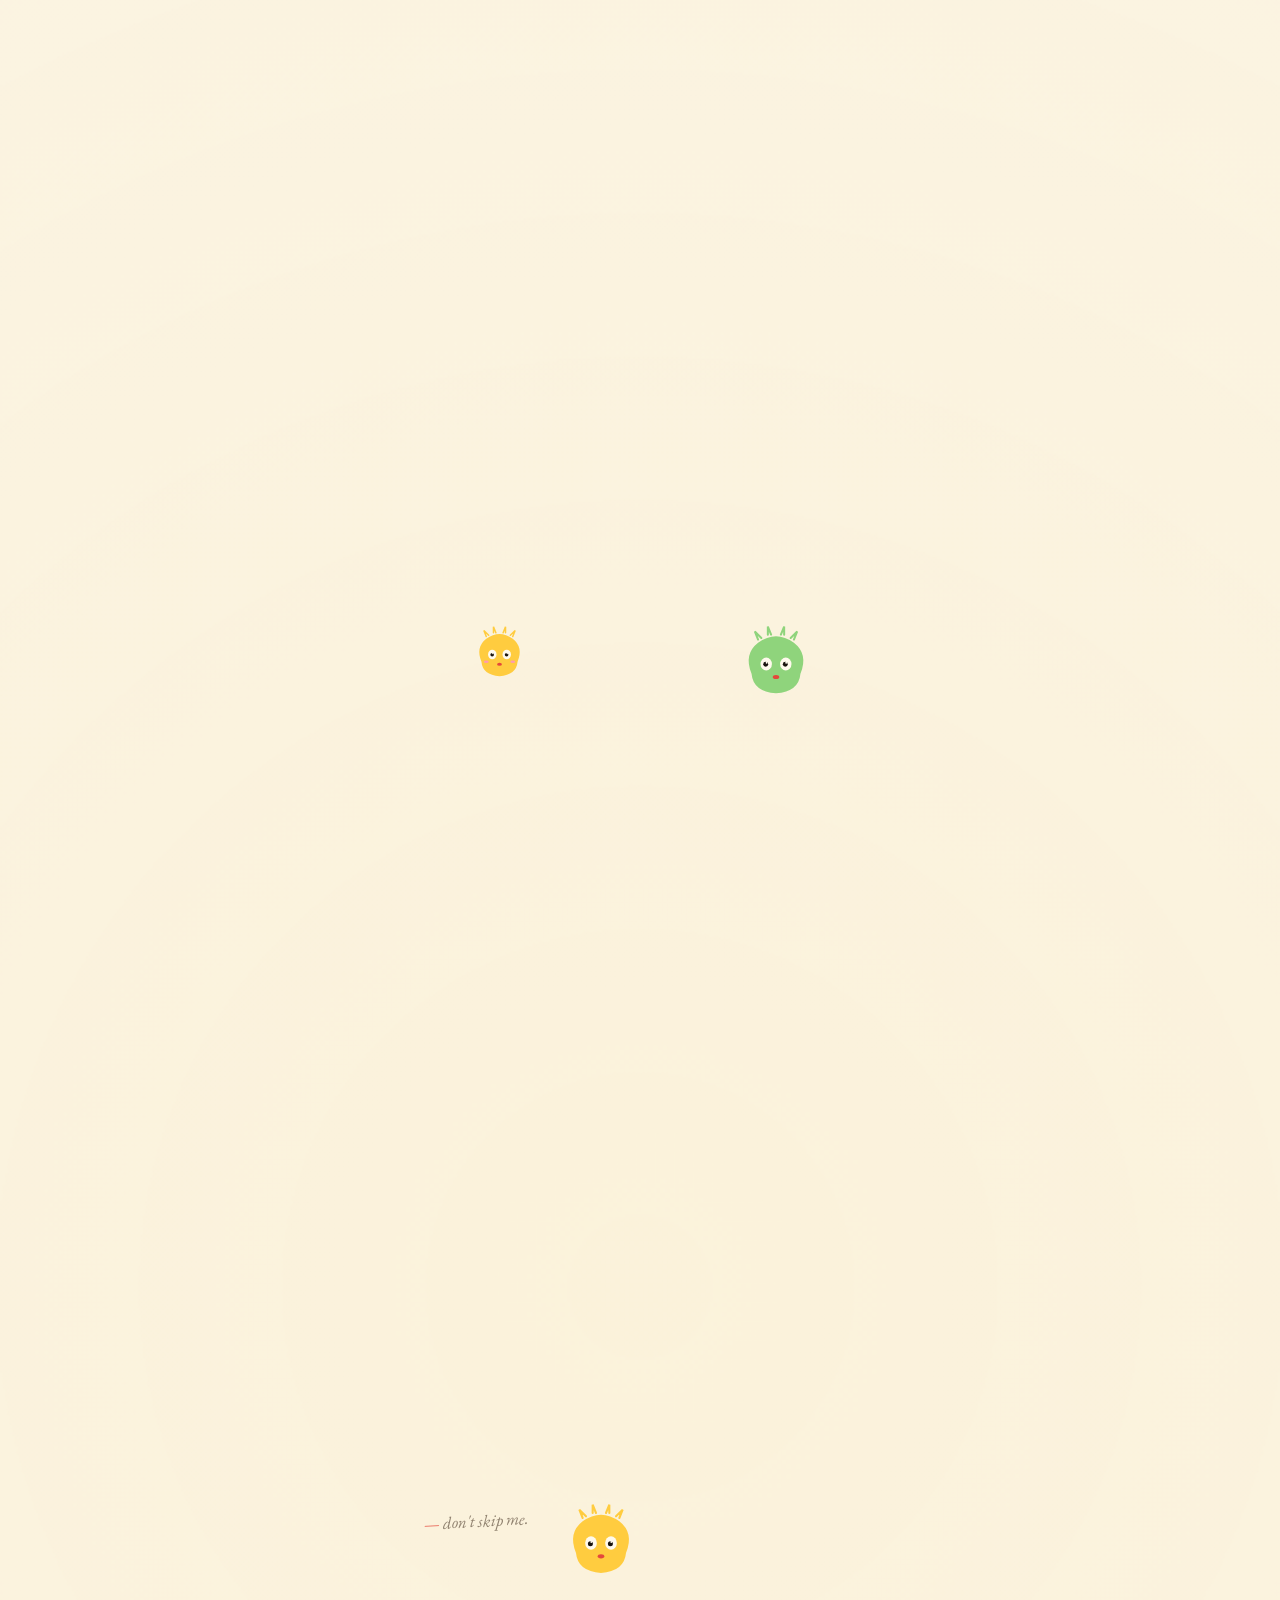
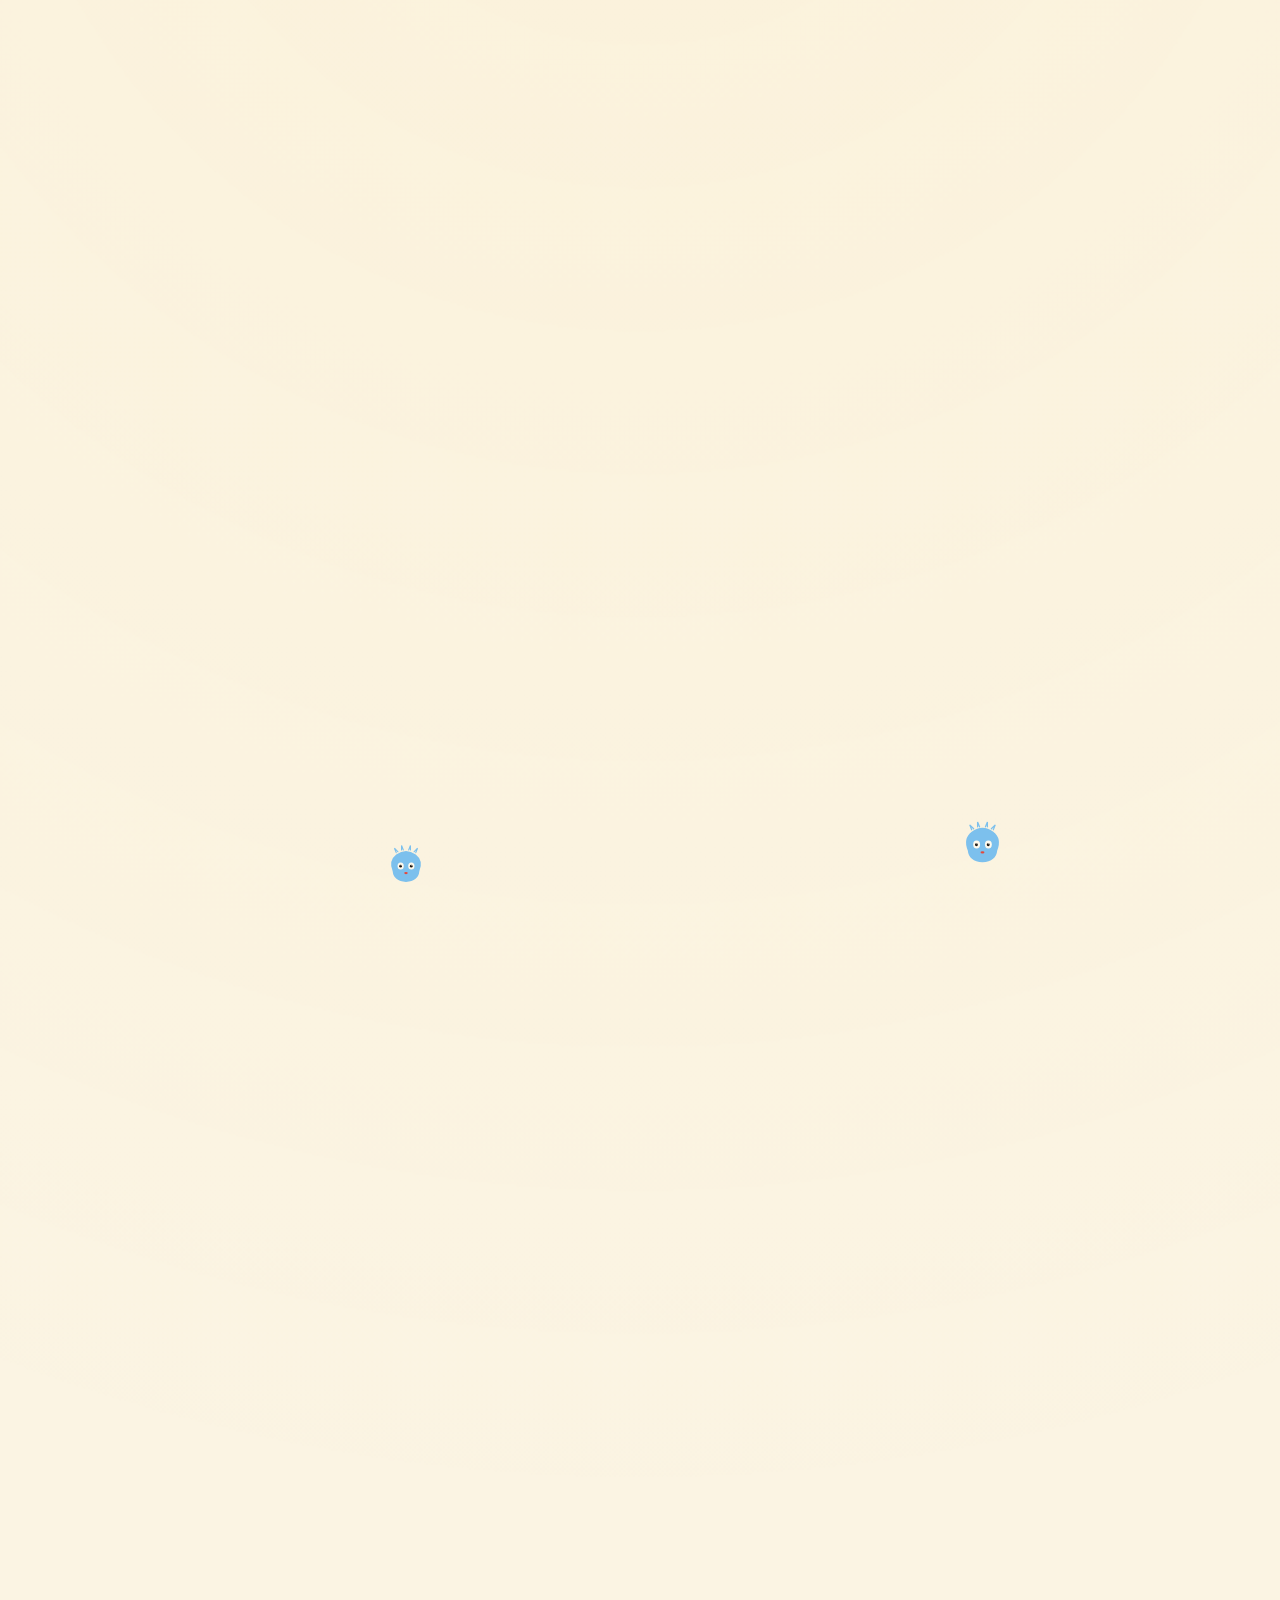
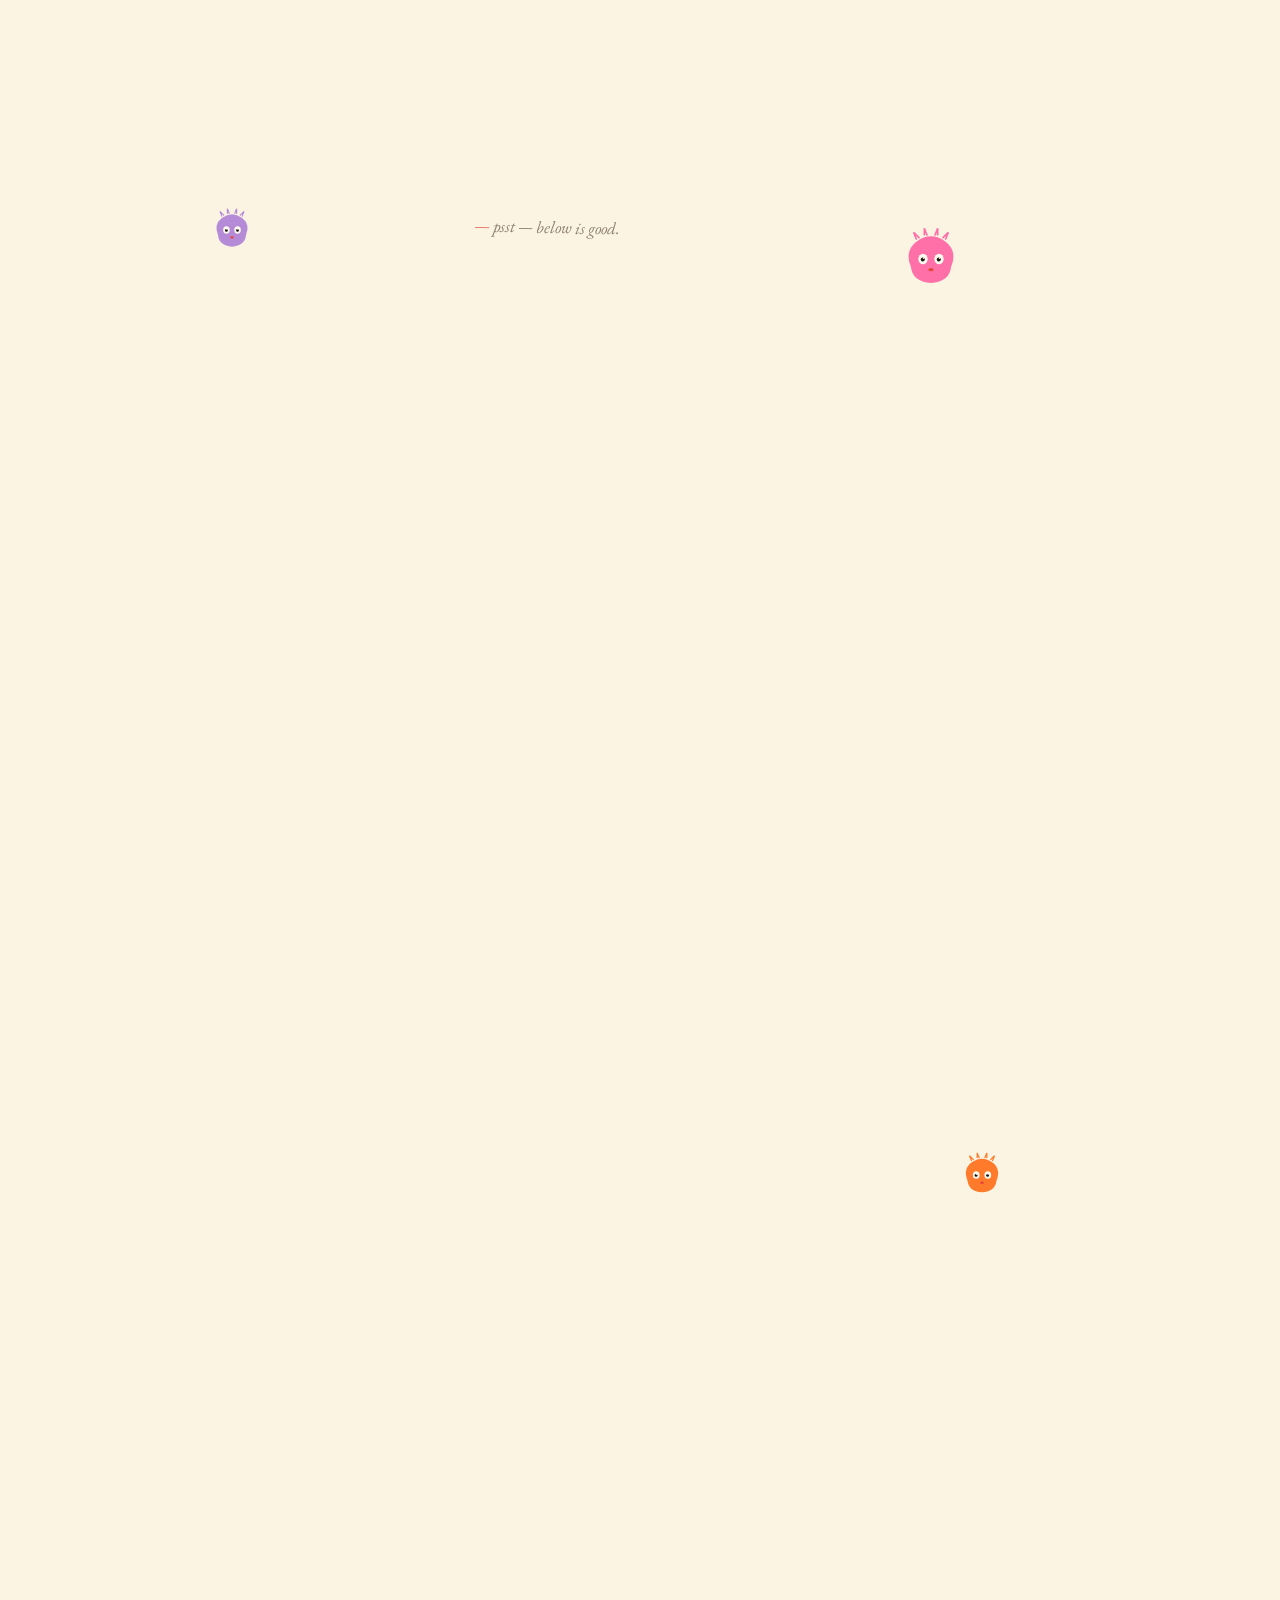
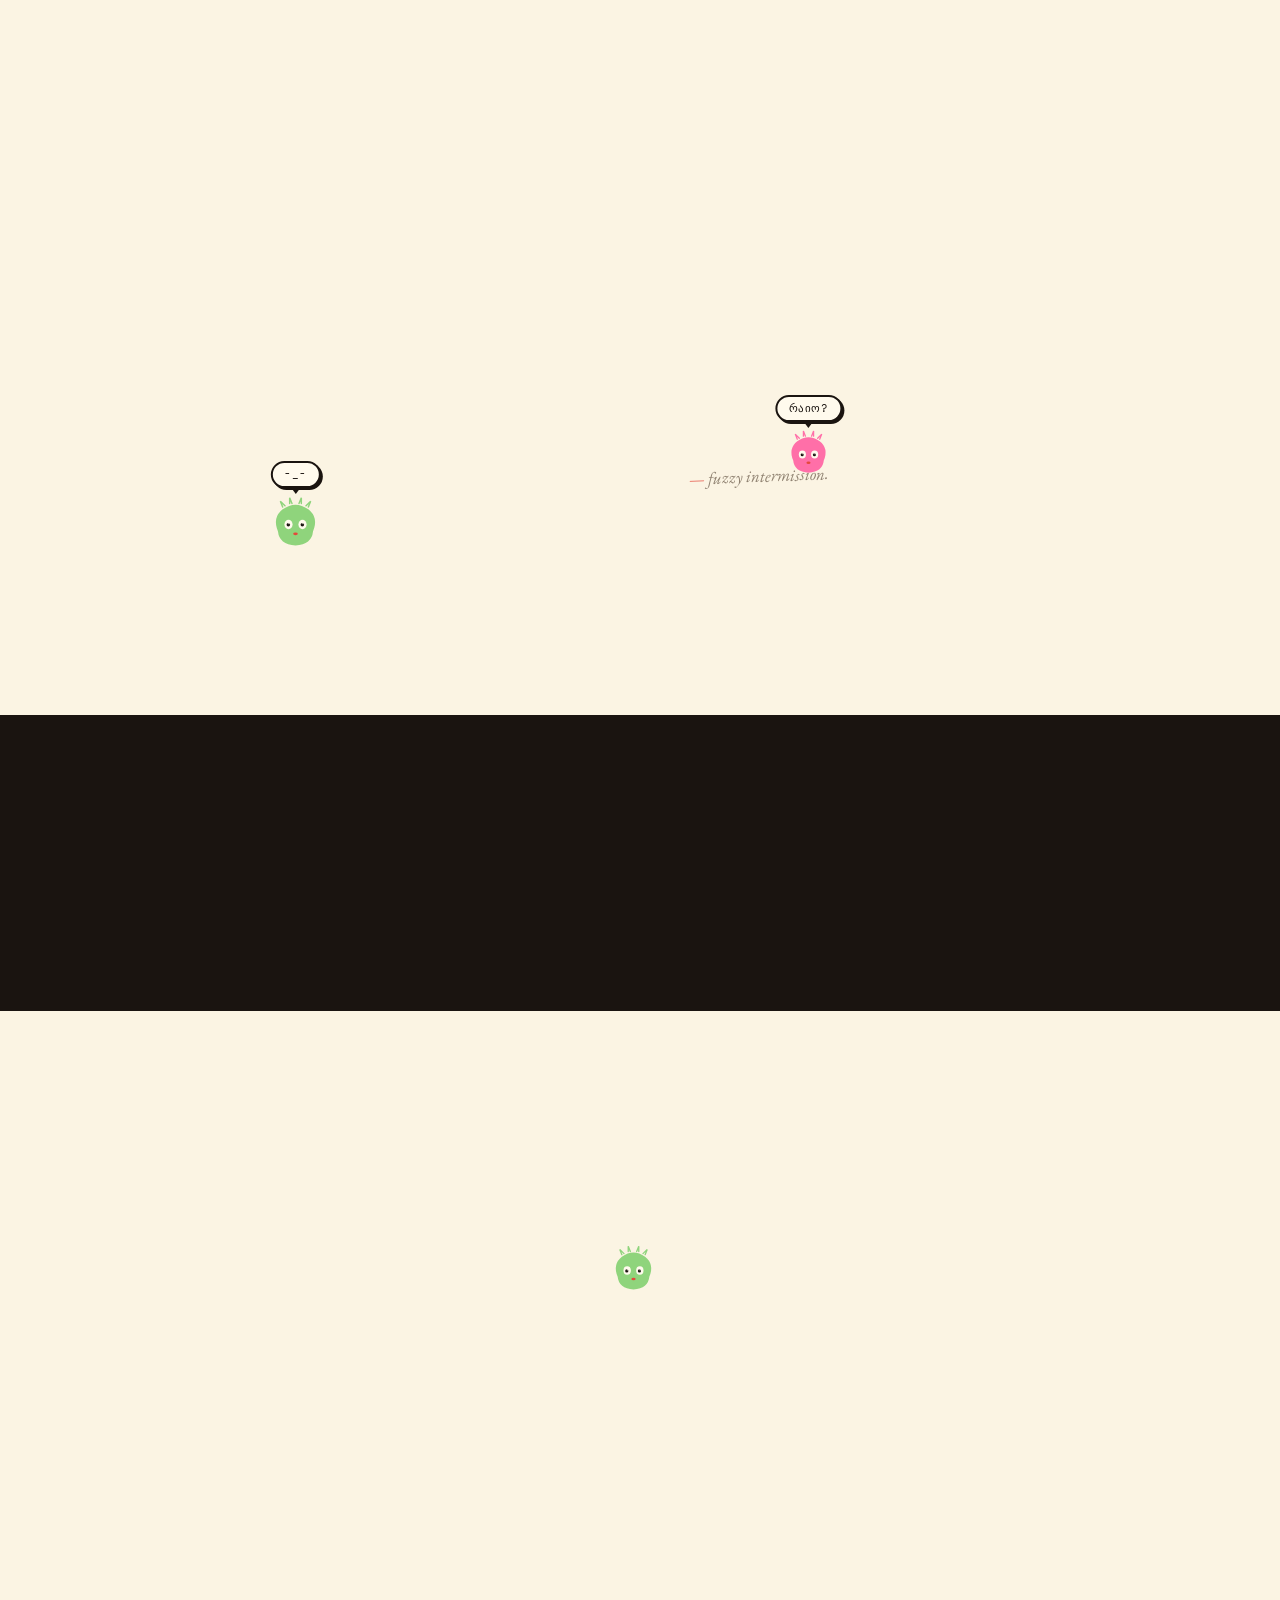
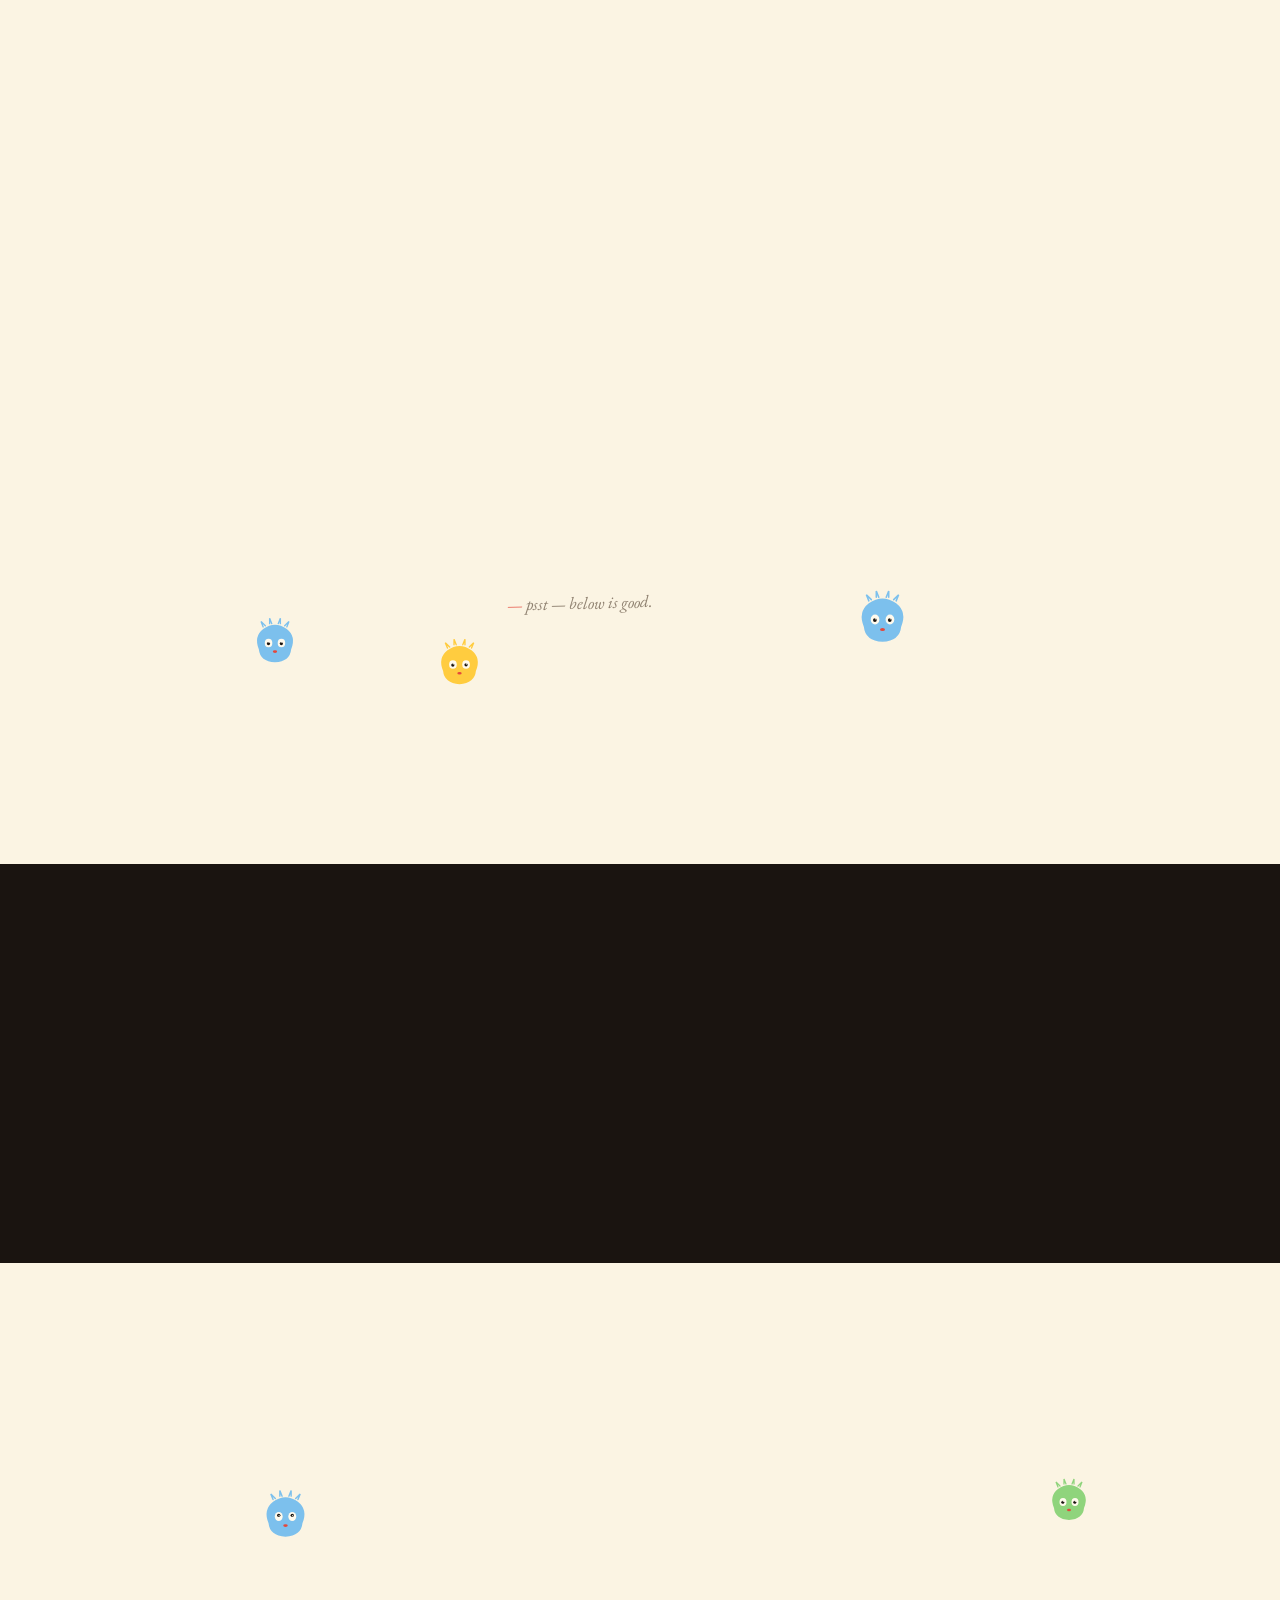
==== commit 6410cc25: "chach" ====
--- a/index.html
+++ b/index.html
@@ -253,11 +253,11 @@
   }
   </script>
 
-  <link rel="icon" type="image/svg+xml" href="assets/favicon.svg?v=20260508" />
+  <link rel="icon" type="image/svg+xml" href="assets/favicon.svg?v=20260509" />
   <link rel="preconnect" href="https://fonts.googleapis.com" />
   <link rel="preconnect" href="https://fonts.gstatic.com" crossorigin />
   <link href="https://fonts.googleapis.com/css2?family=Syne:wght@400;700;800&family=EB+Garamond:ital,wght@0,400;0,500;1,400;1,500&family=DM+Mono:wght@300;400&display=swap" rel="stylesheet" />
-  <link rel="stylesheet" href="styles.css?v=20260508" />
+  <link rel="stylesheet" href="styles.css?v=20260509" />
 </head>
 <body>
 
@@ -482,7 +482,7 @@
     </div>
   </footer>
 
-  <script src="js/posts.js?v=20260508"></script>
-  <script src="script.js?v=20260508"></script>
+  <script src="js/posts.js?v=20260509"></script>
+  <script src="script.js?v=20260509"></script>
 </body>
 </html>
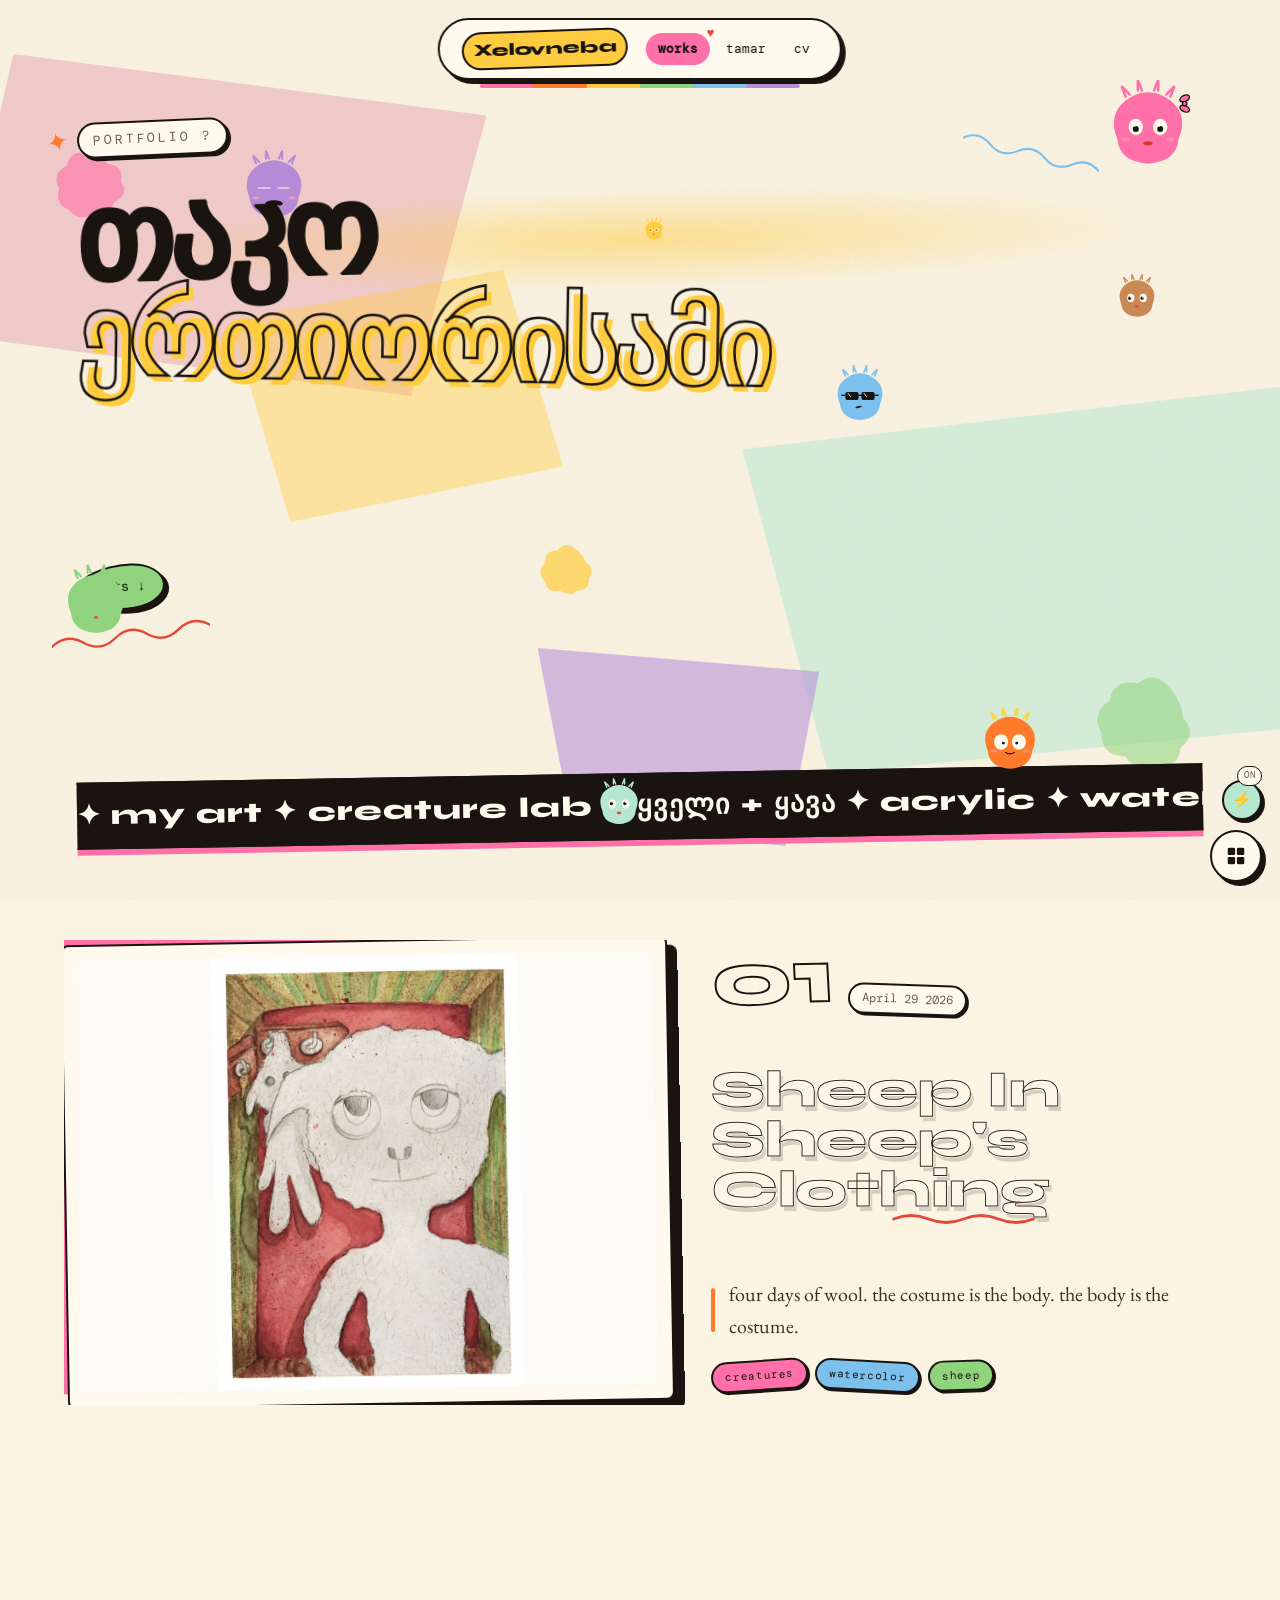
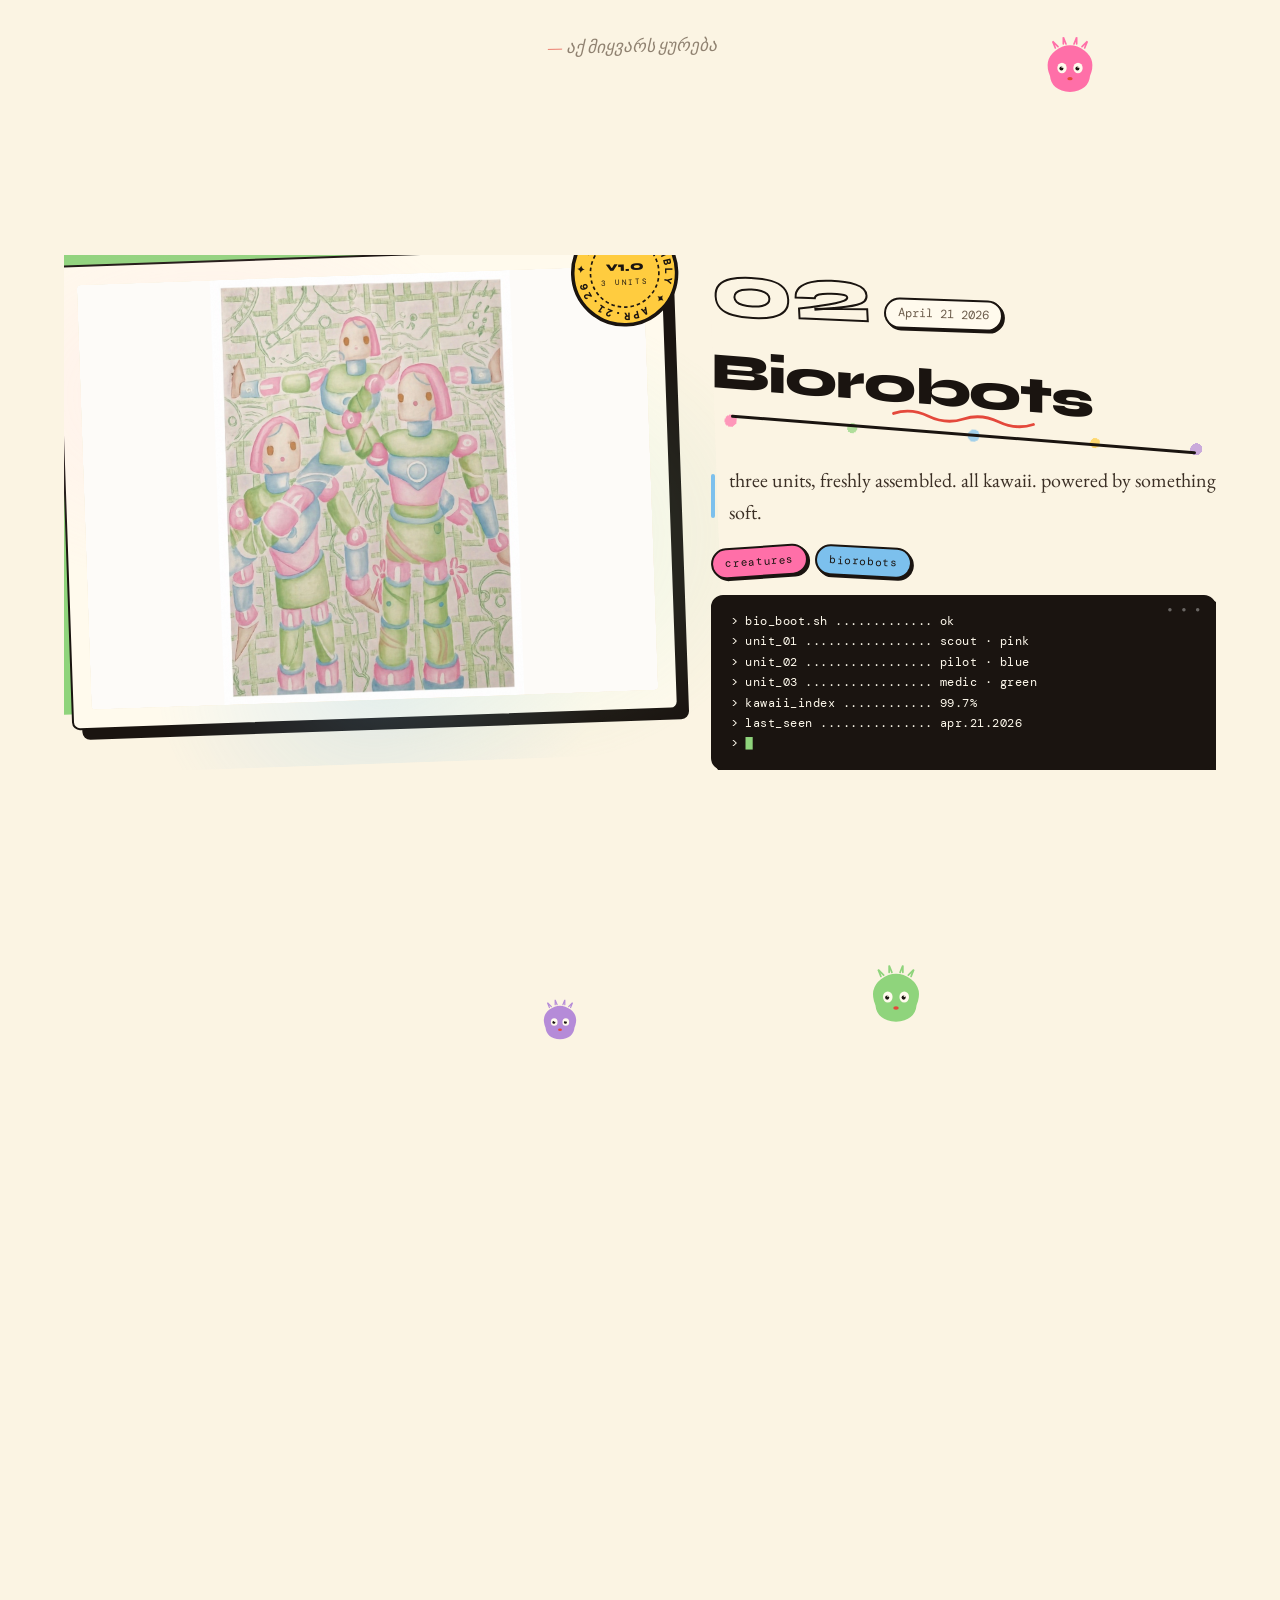
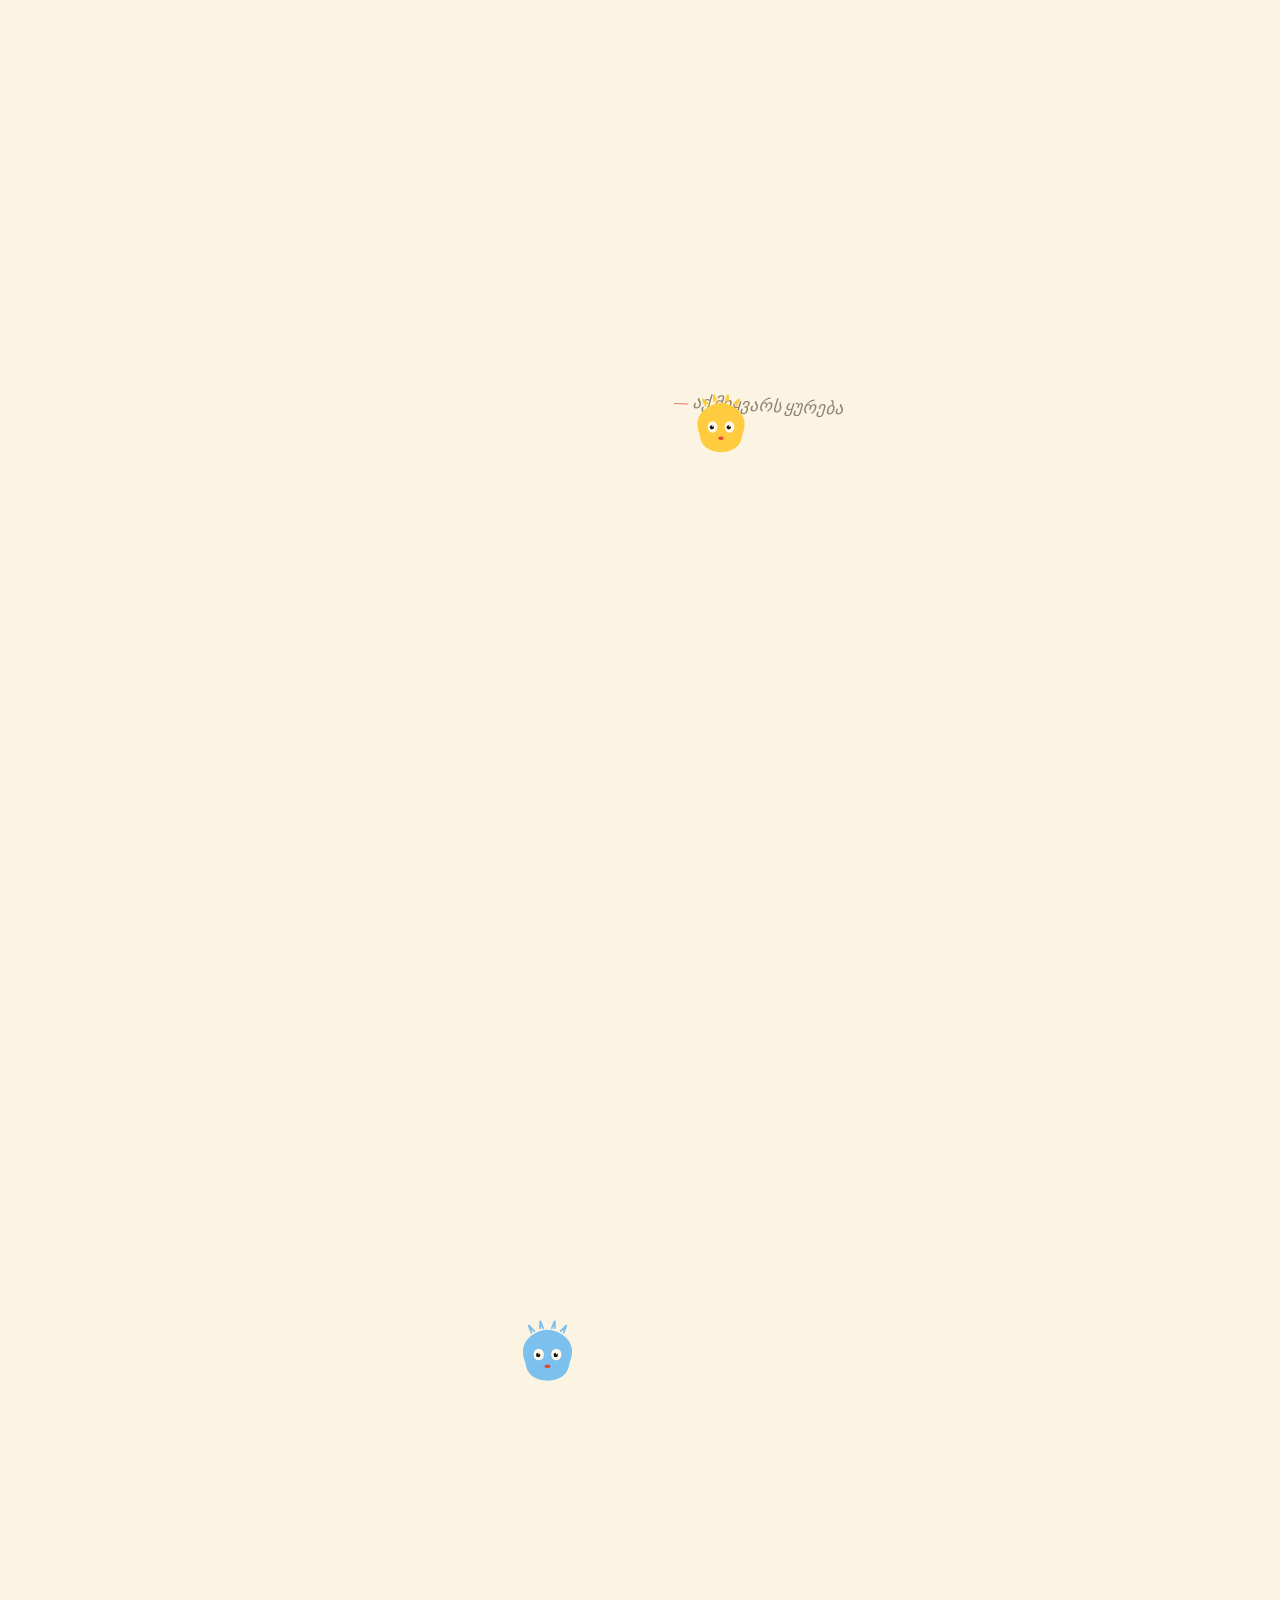
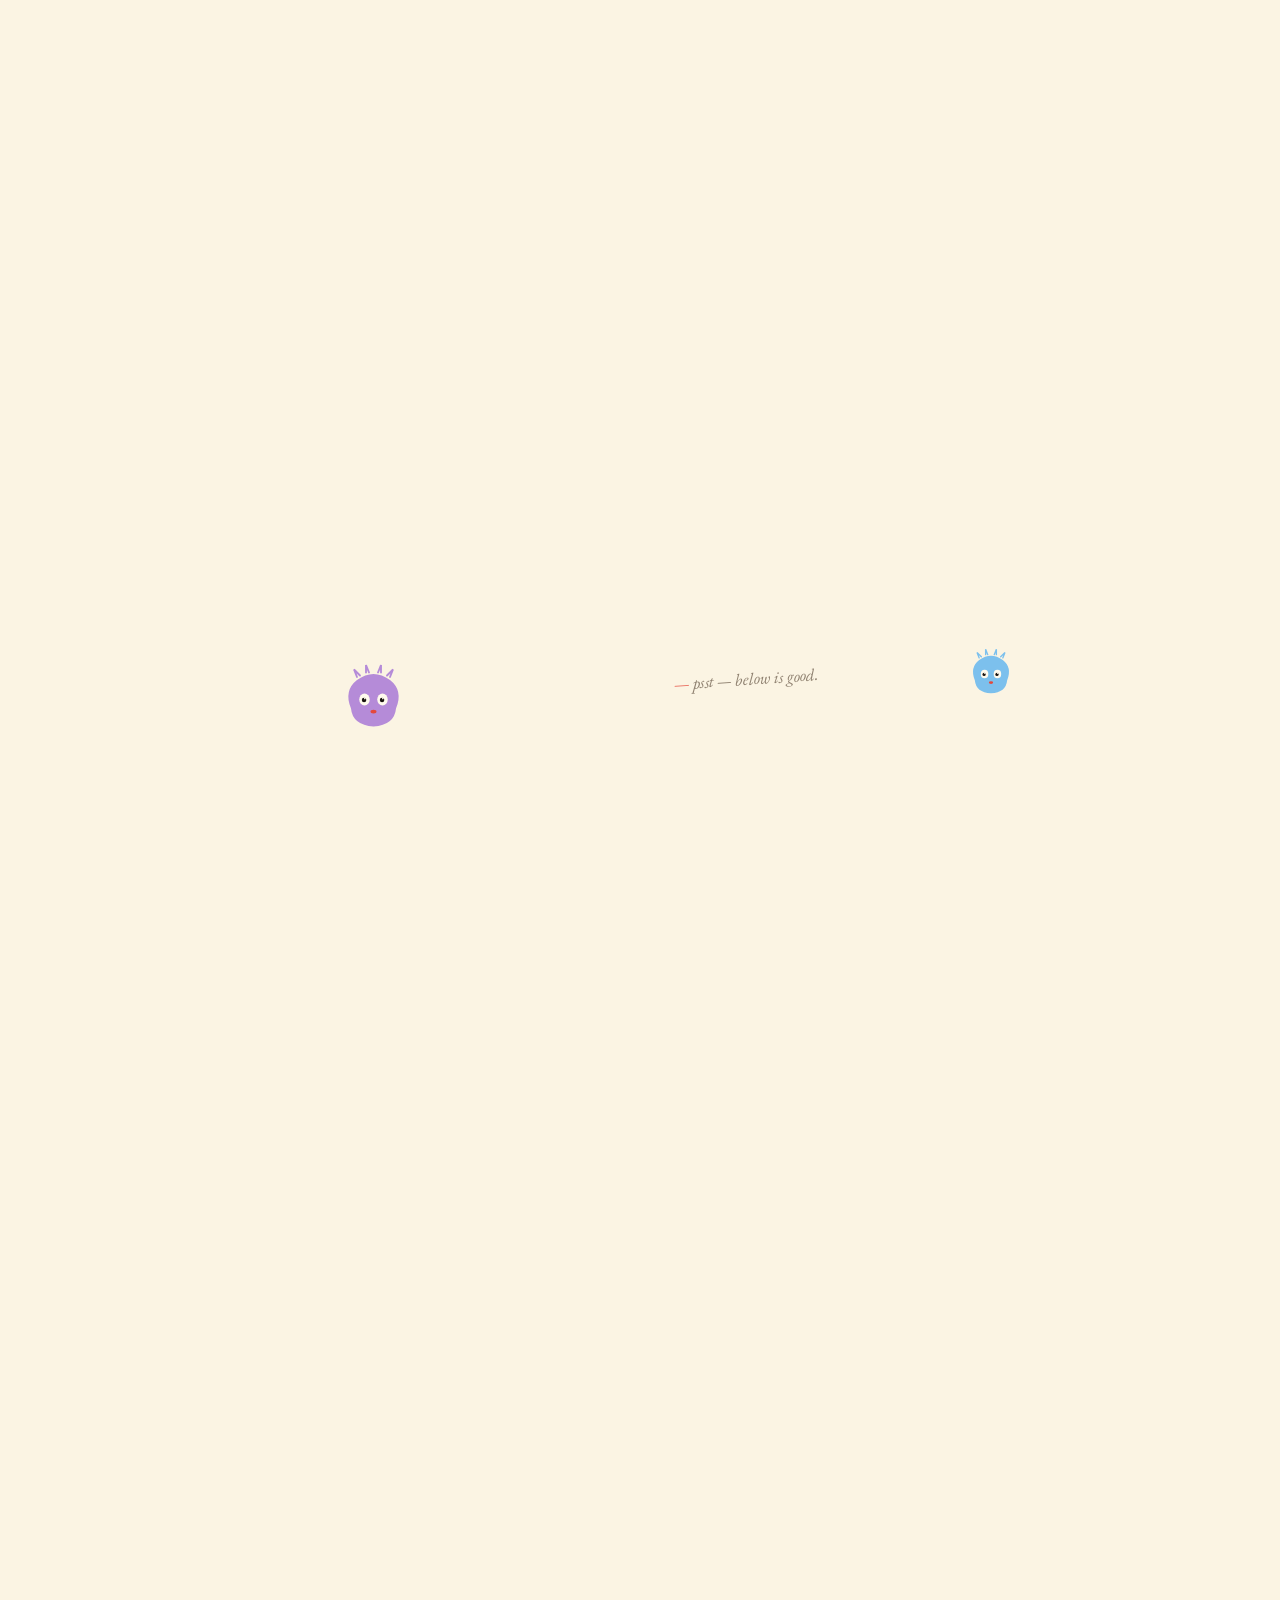
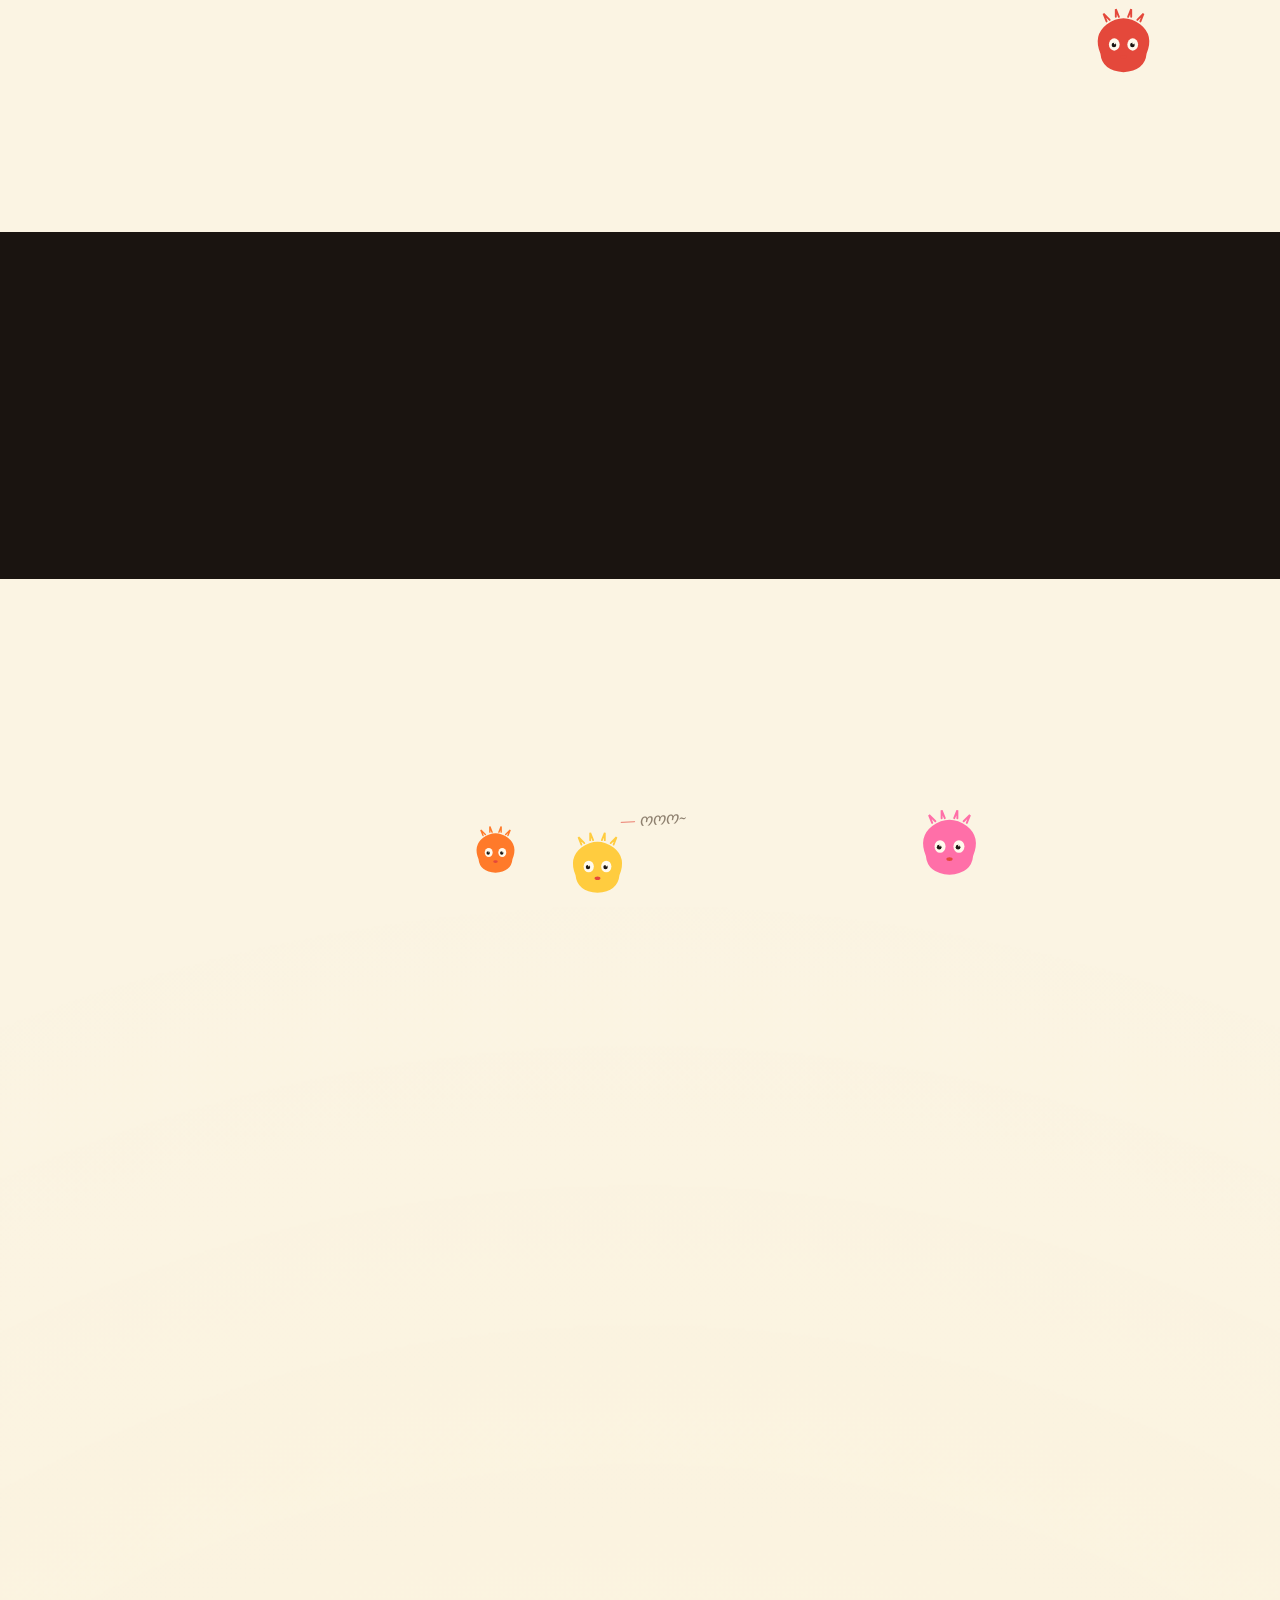
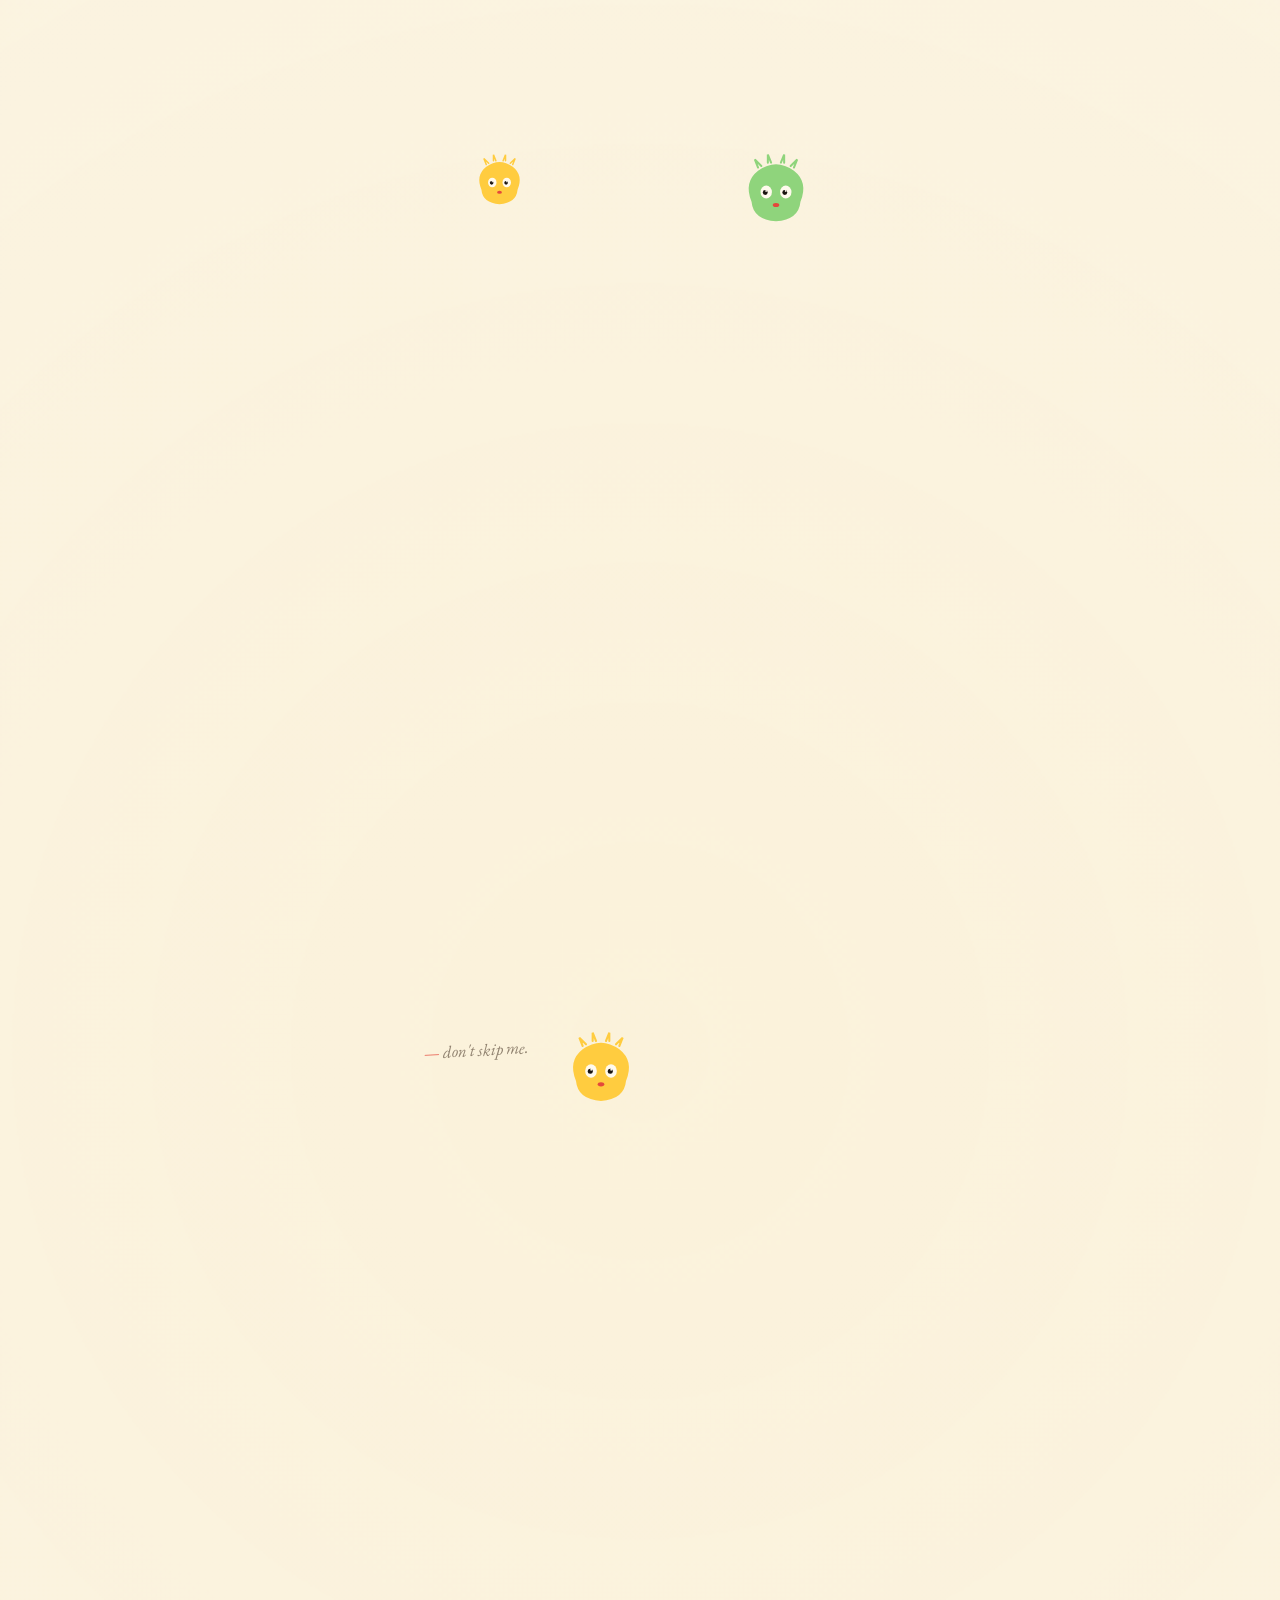
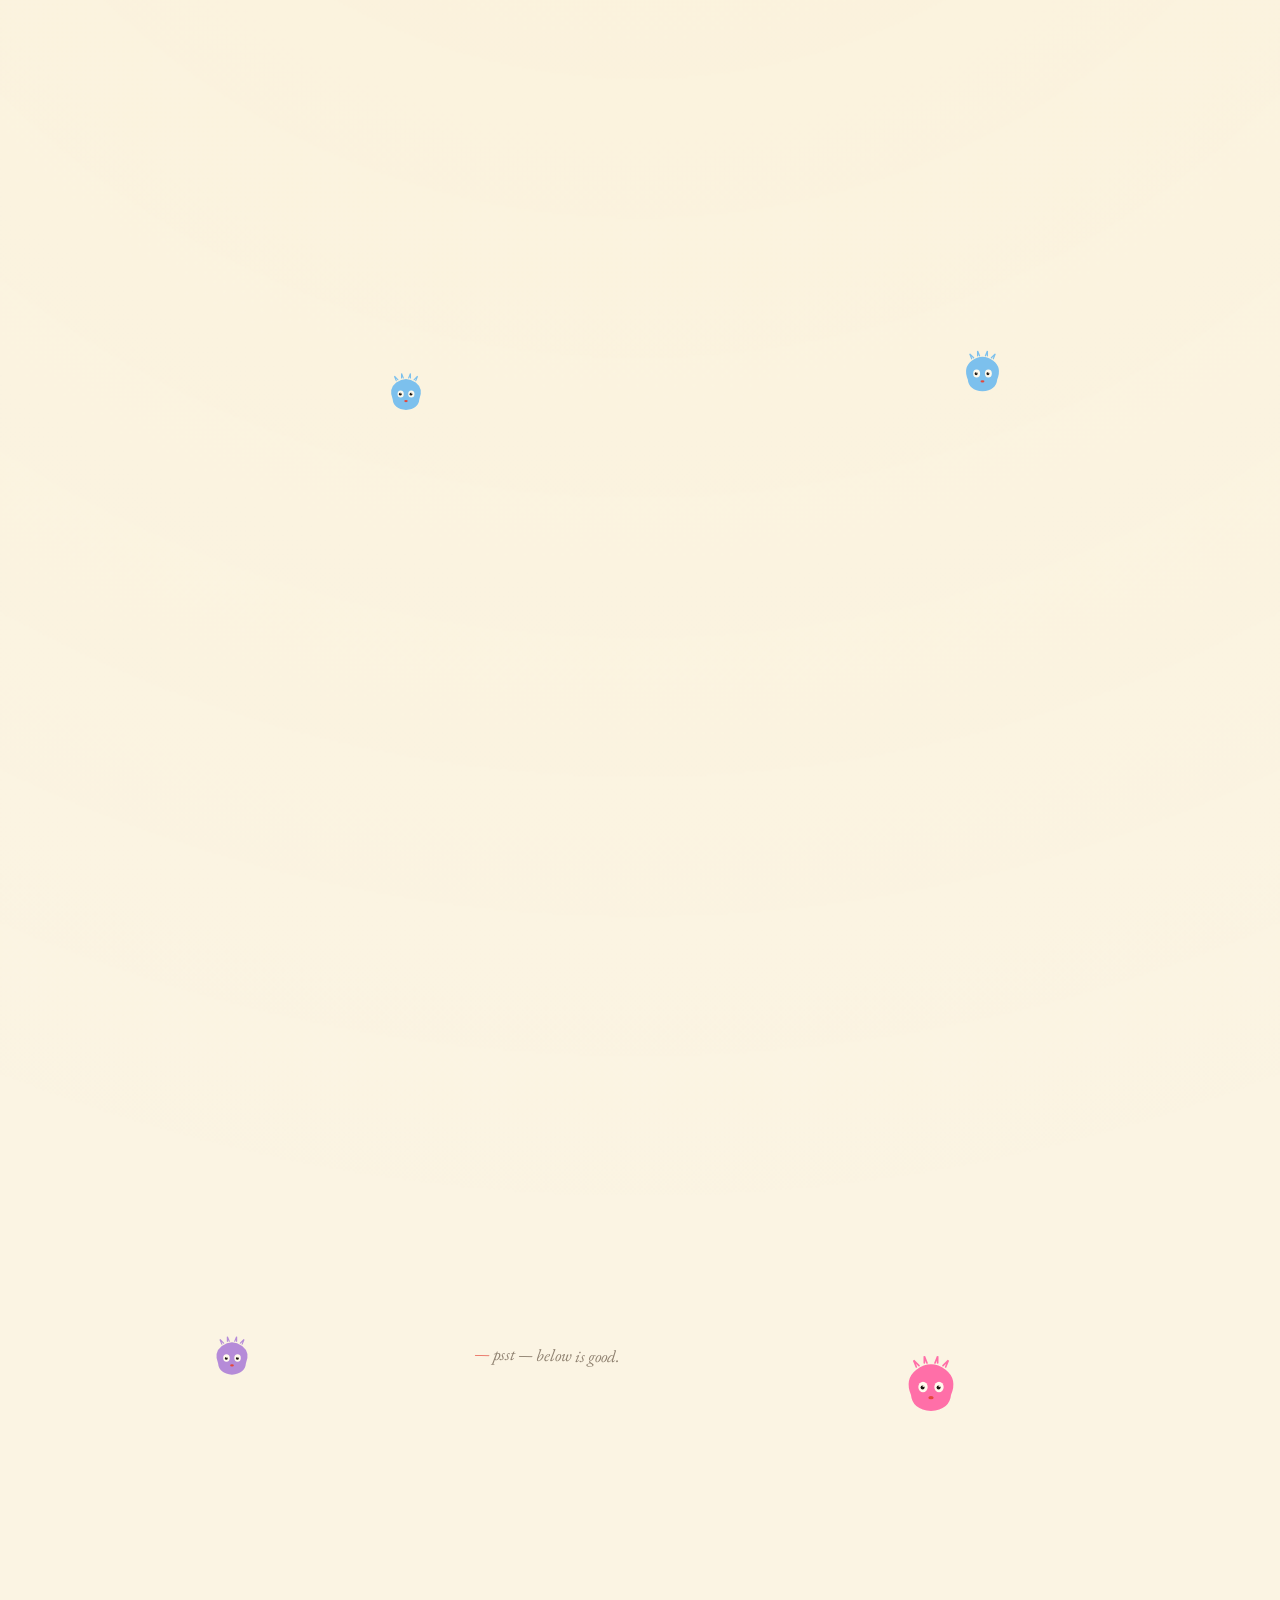
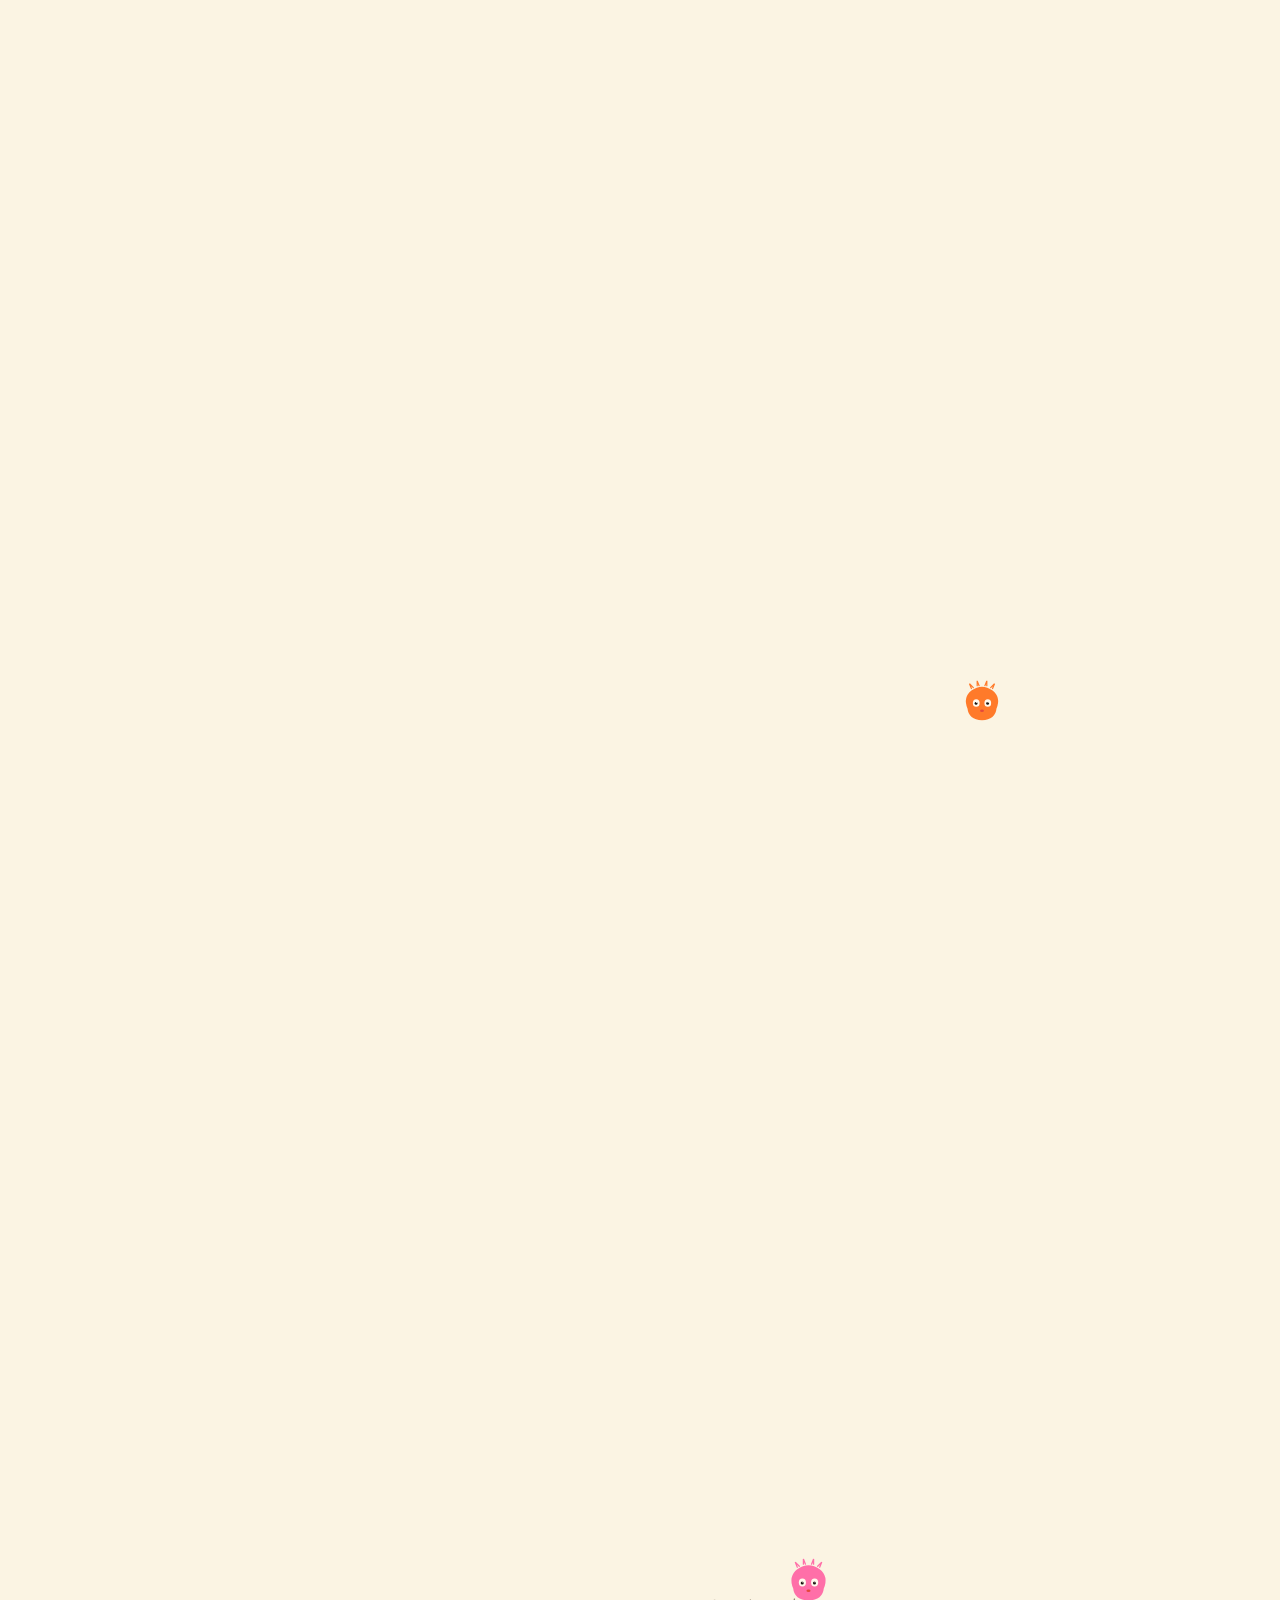
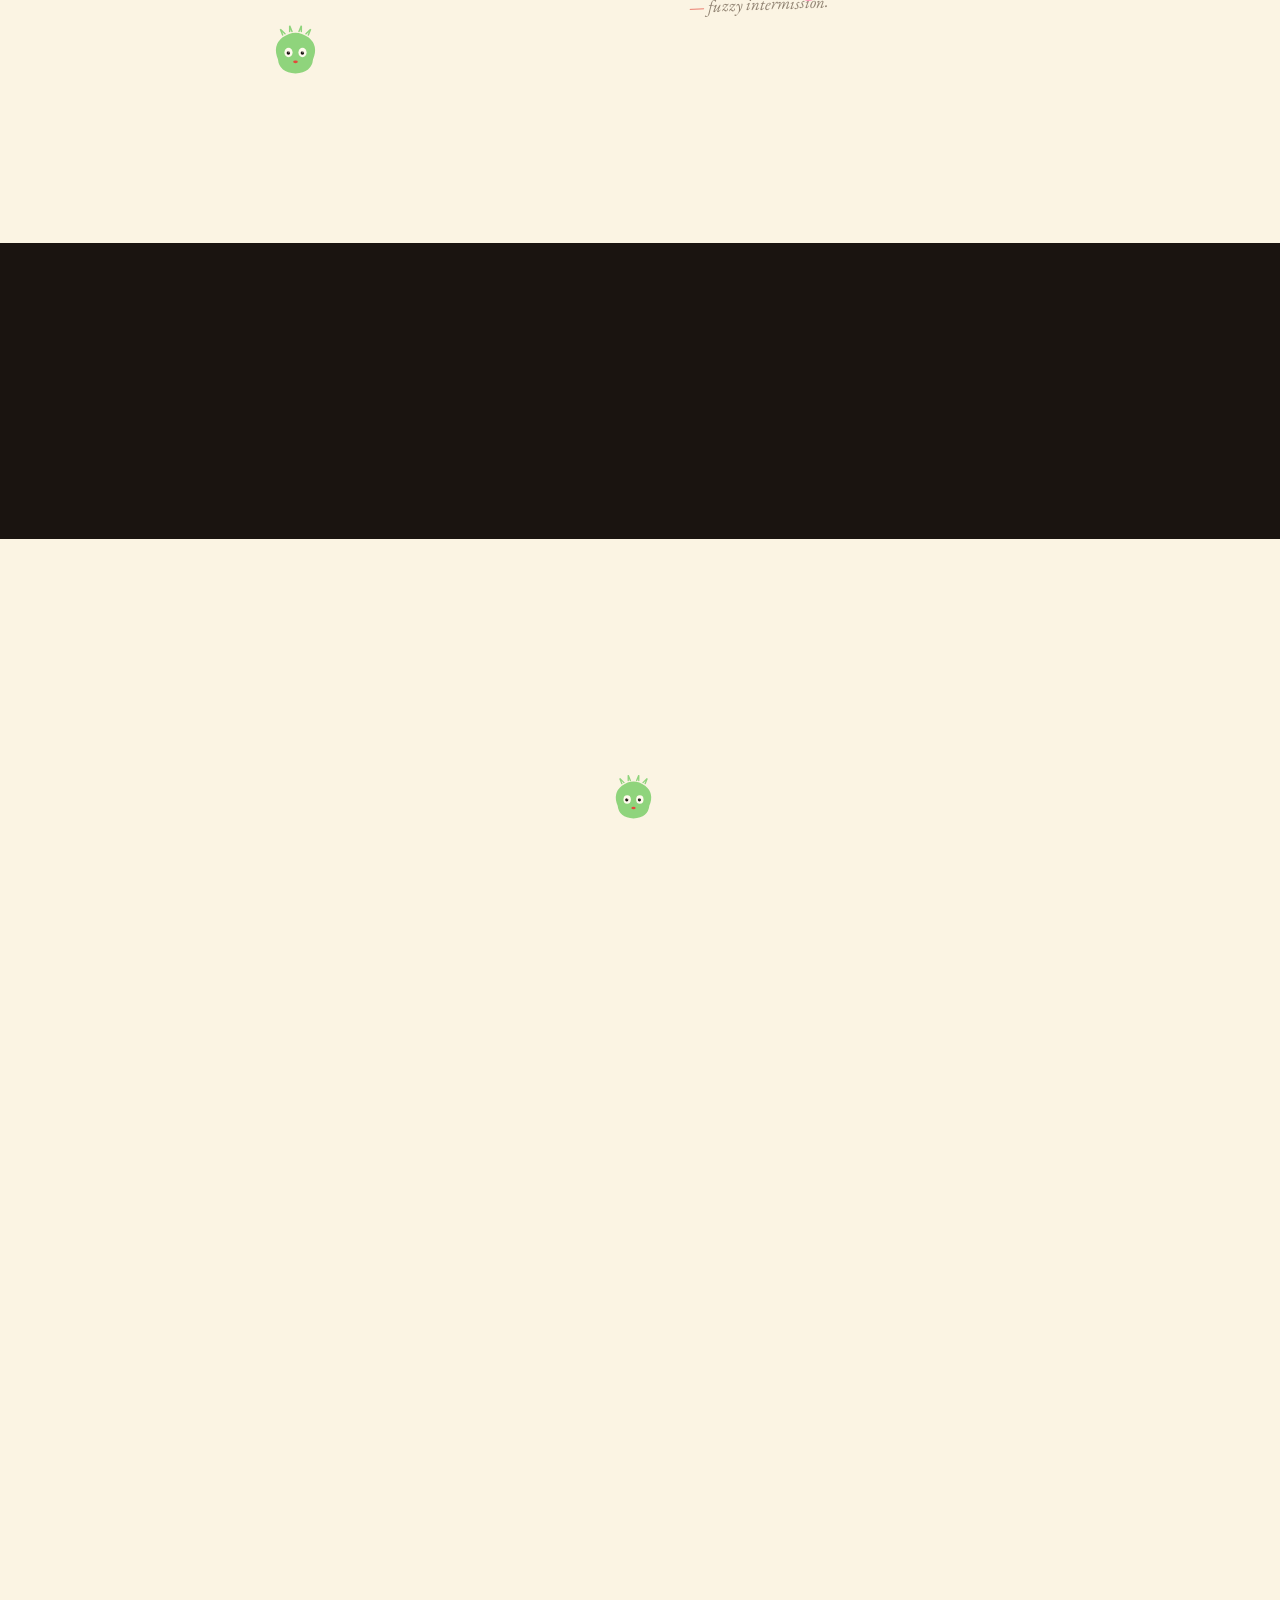
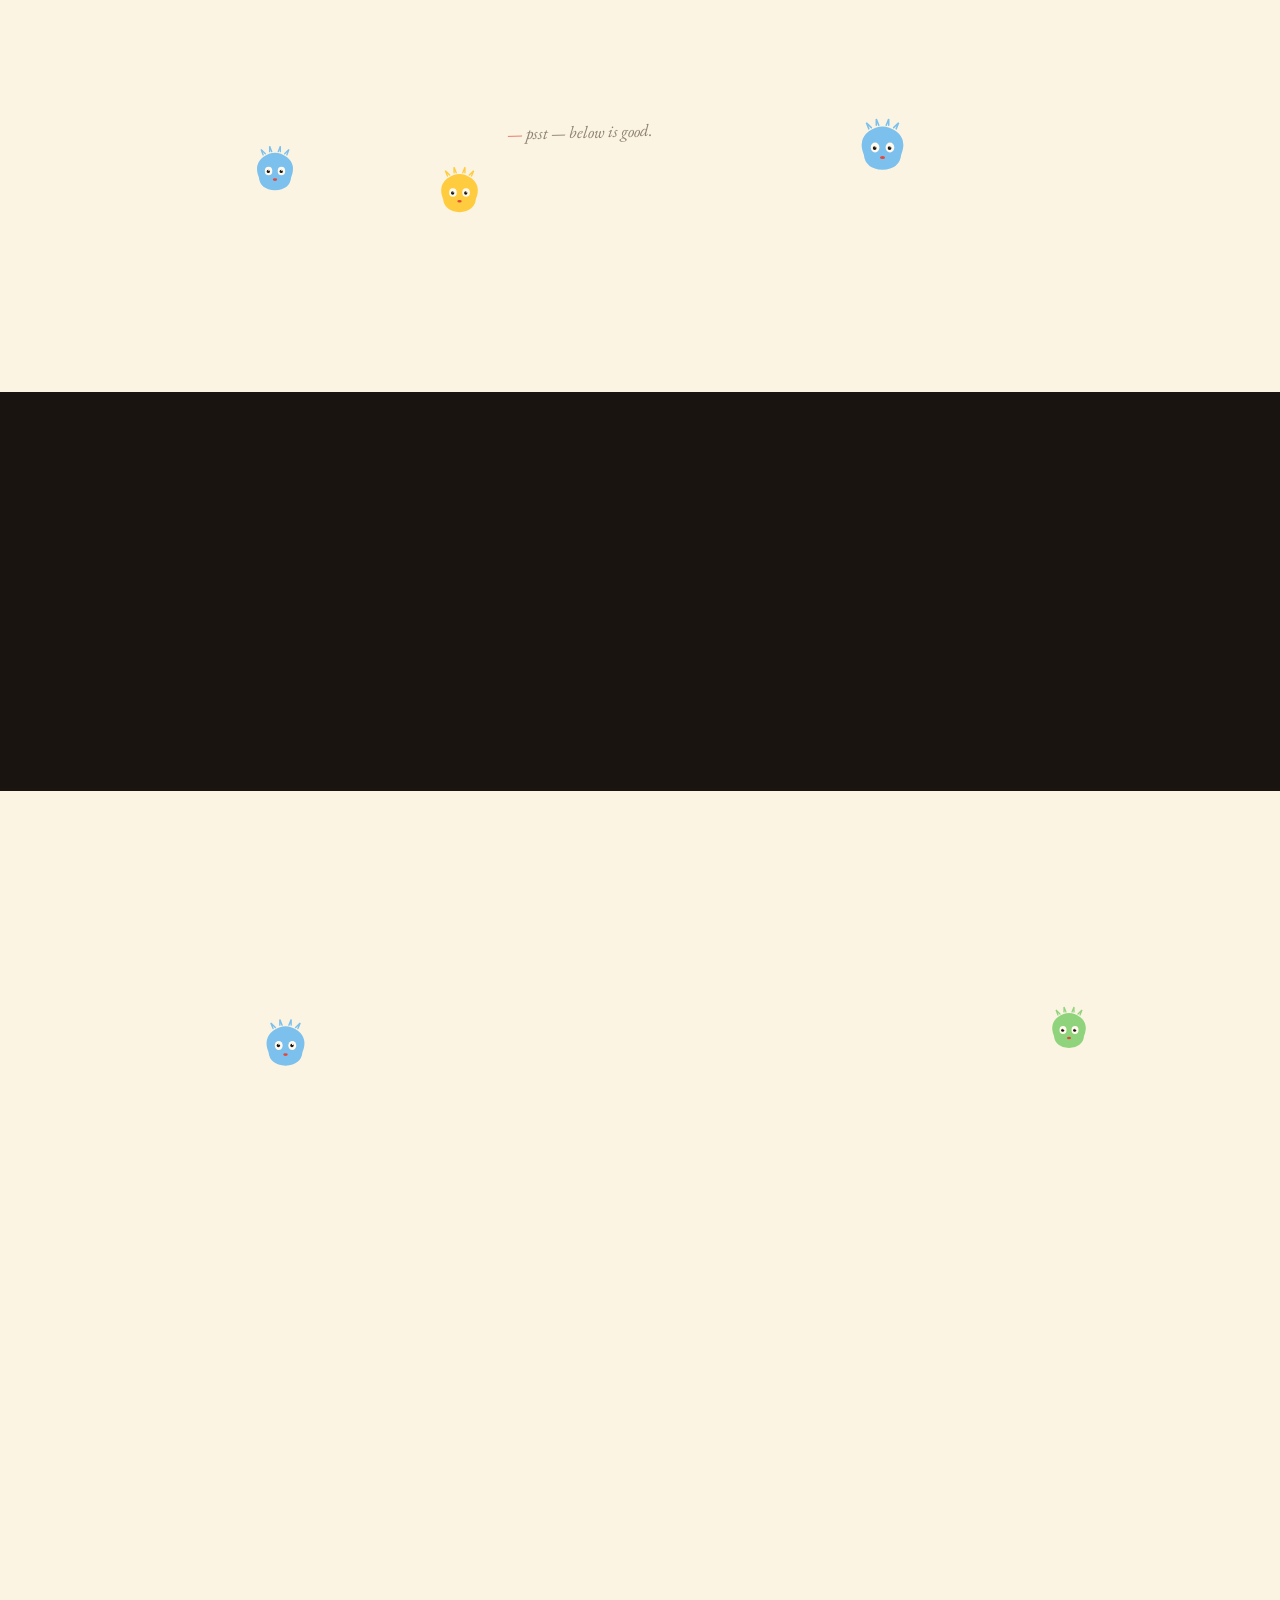
==== commit 77fcdd9e: "chach" ====
--- a/index.html
+++ b/index.html
@@ -253,11 +253,11 @@
   }
   </script>
 
-  <link rel="icon" type="image/svg+xml" href="assets/favicon.svg?v=20260509" />
+  <link rel="icon" type="image/svg+xml" href="assets/favicon.svg?v=20260510" />
   <link rel="preconnect" href="https://fonts.googleapis.com" />
   <link rel="preconnect" href="https://fonts.gstatic.com" crossorigin />
   <link href="https://fonts.googleapis.com/css2?family=Syne:wght@400;700;800&family=EB+Garamond:ital,wght@0,400;0,500;1,400;1,500&family=DM+Mono:wght@300;400&display=swap" rel="stylesheet" />
-  <link rel="stylesheet" href="styles.css?v=20260509" />
+  <link rel="stylesheet" href="styles.css?v=20260510" />
 </head>
 <body>
 
@@ -482,7 +482,7 @@
     </div>
   </footer>
 
-  <script src="js/posts.js?v=20260509"></script>
-  <script src="script.js?v=20260509"></script>
+  <script src="js/posts.js?v=20260510"></script>
+  <script src="script.js?v=20260510"></script>
 </body>
 </html>
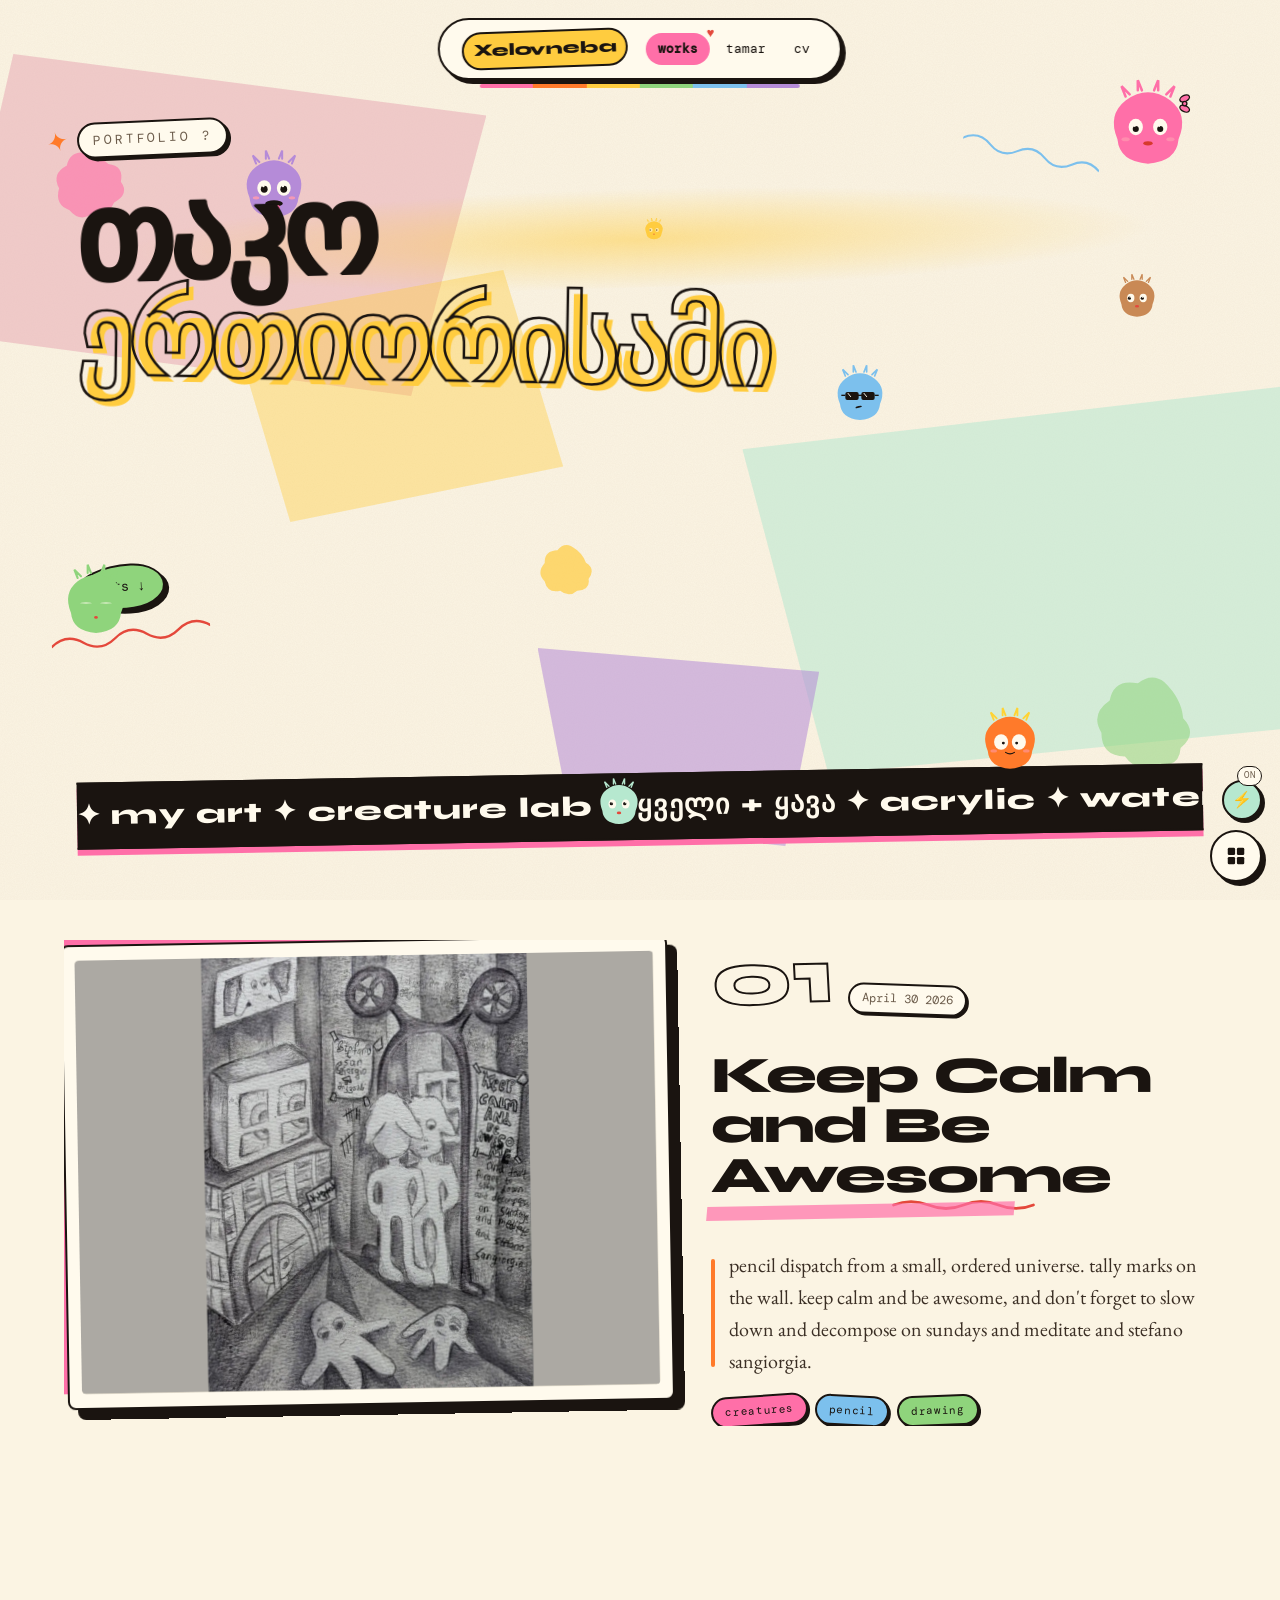
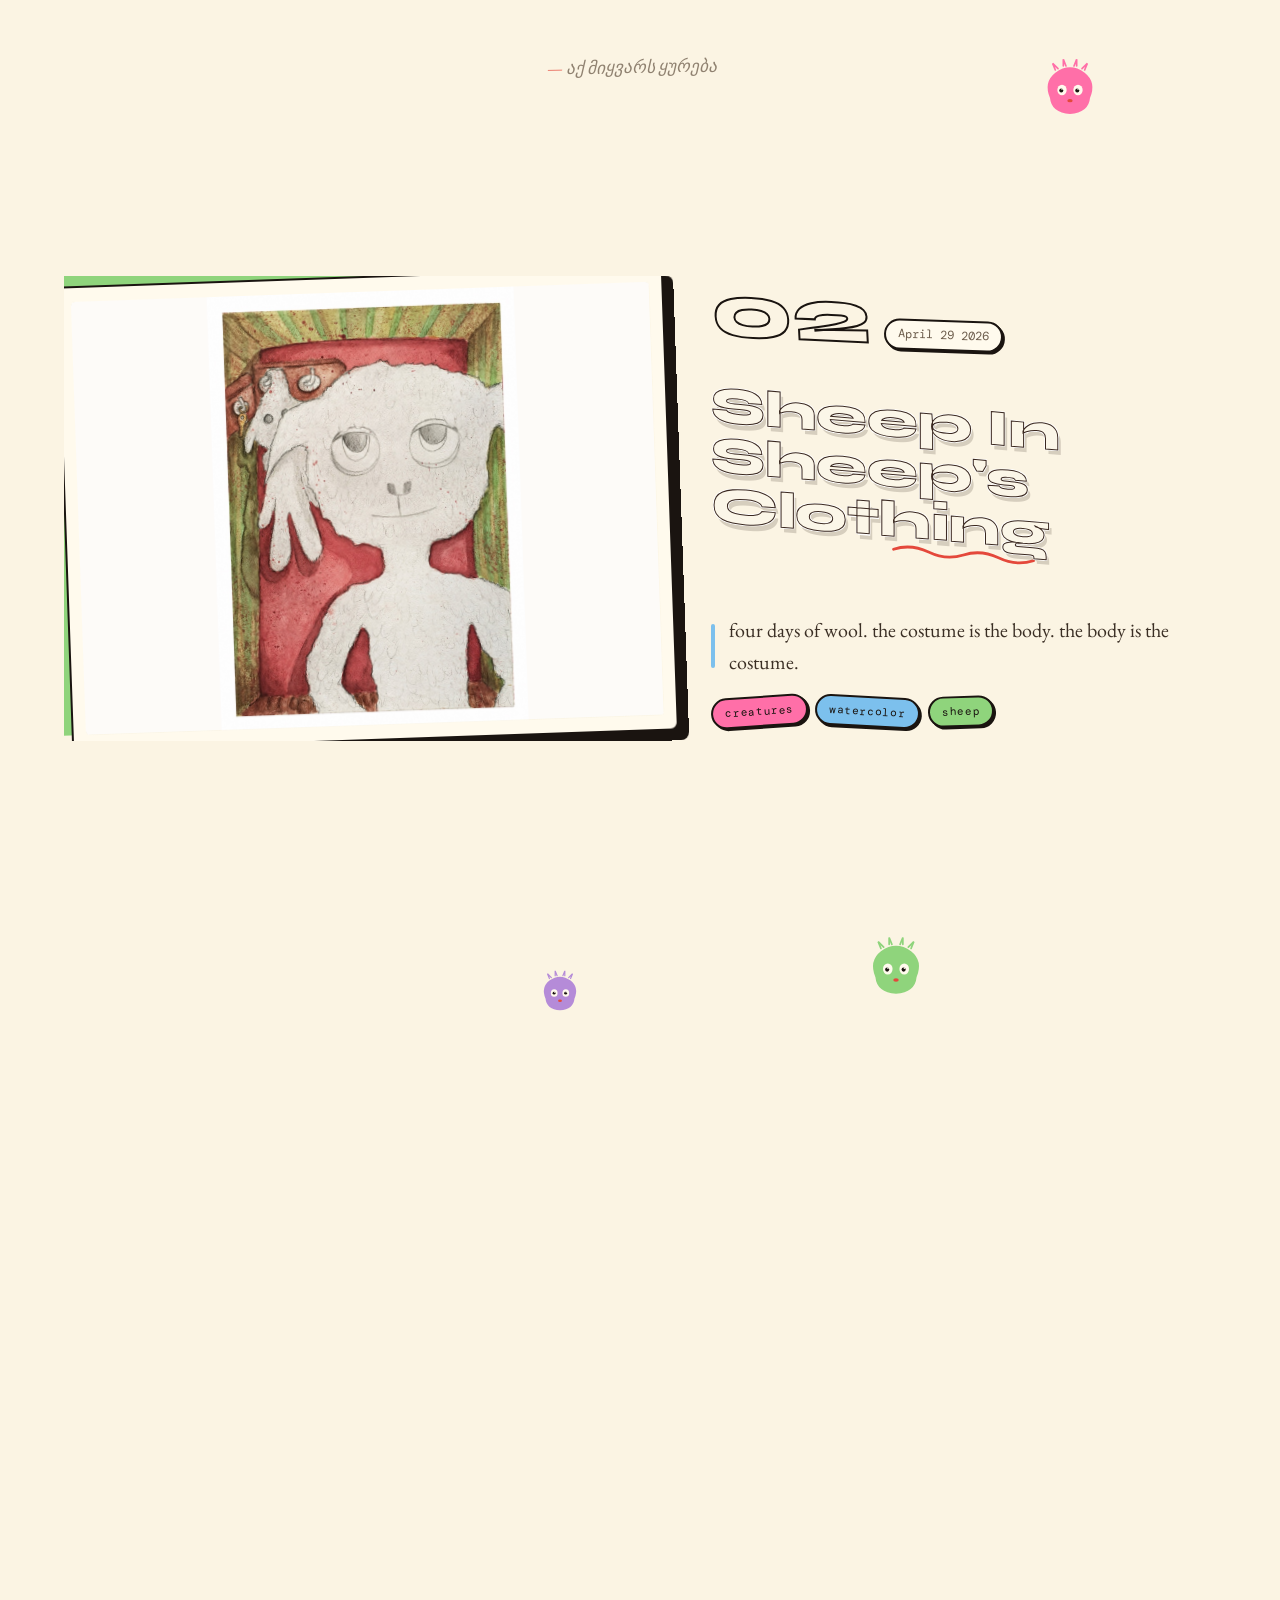
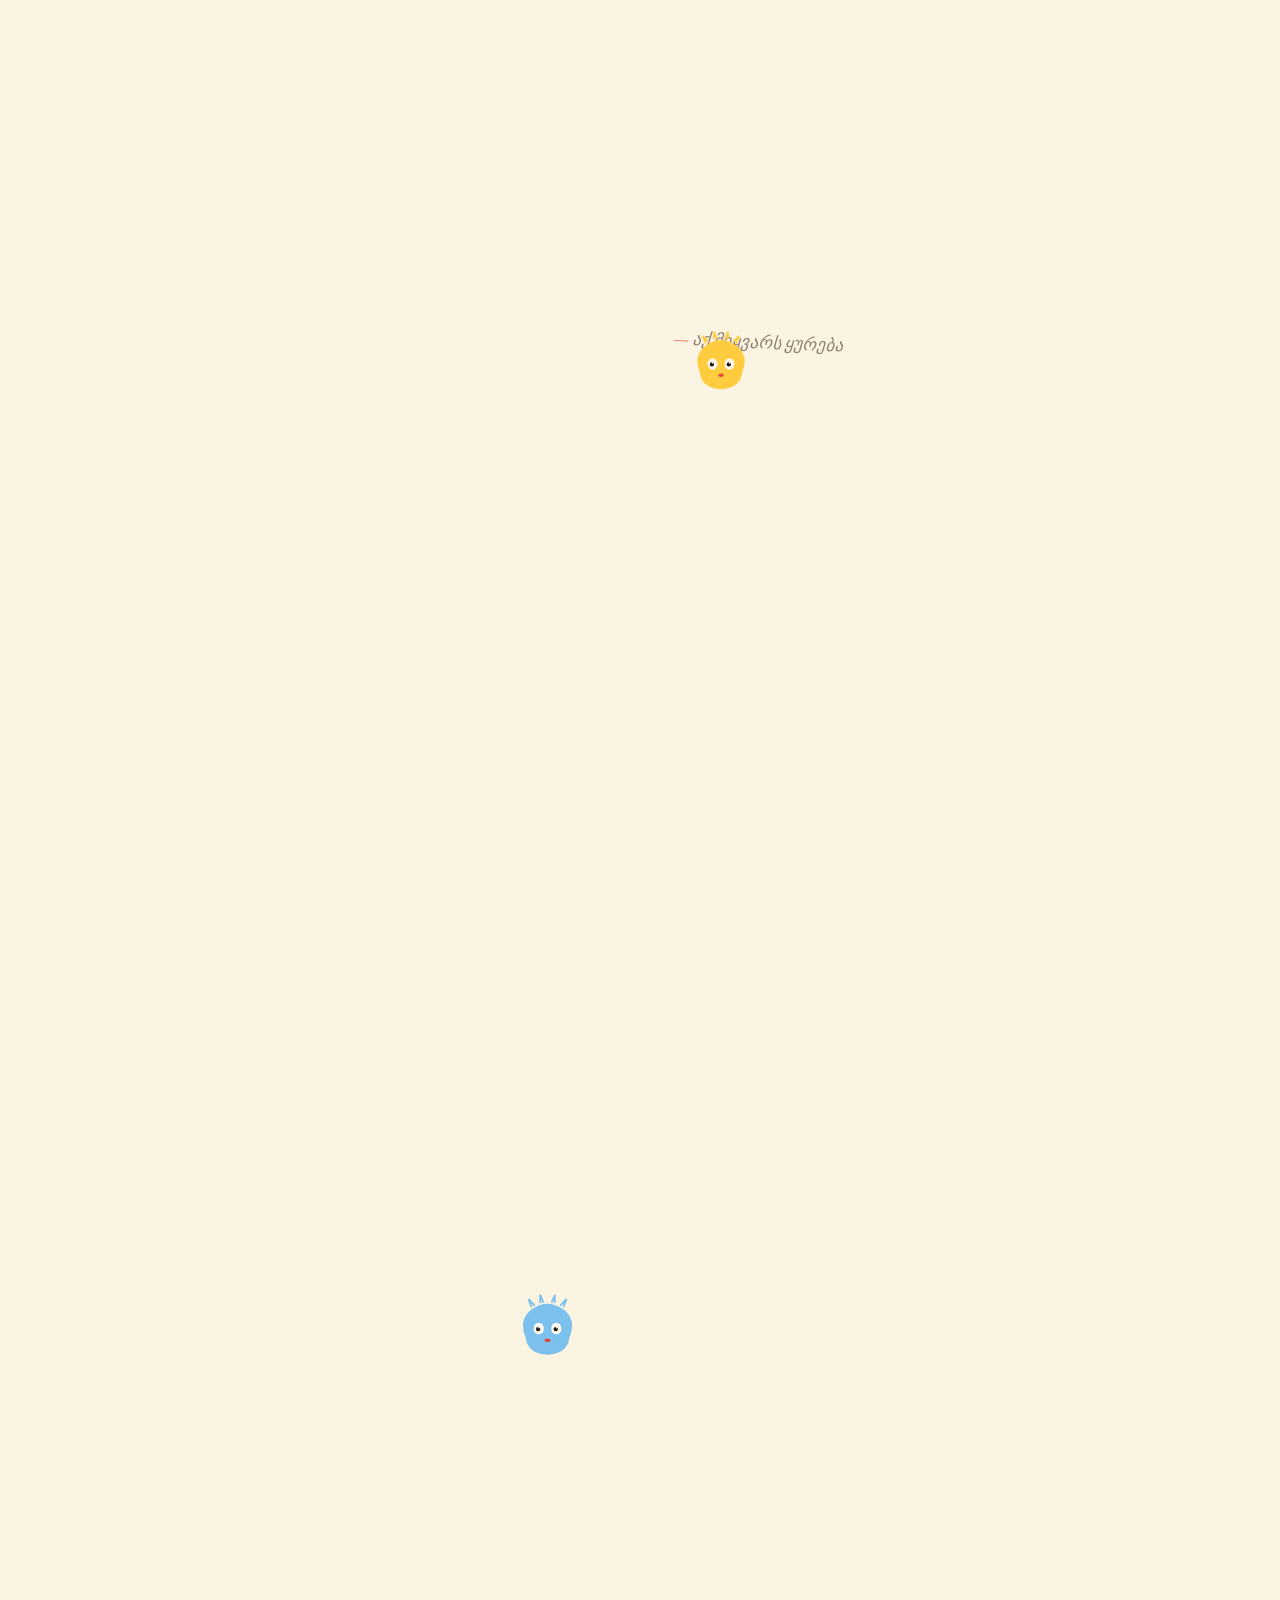
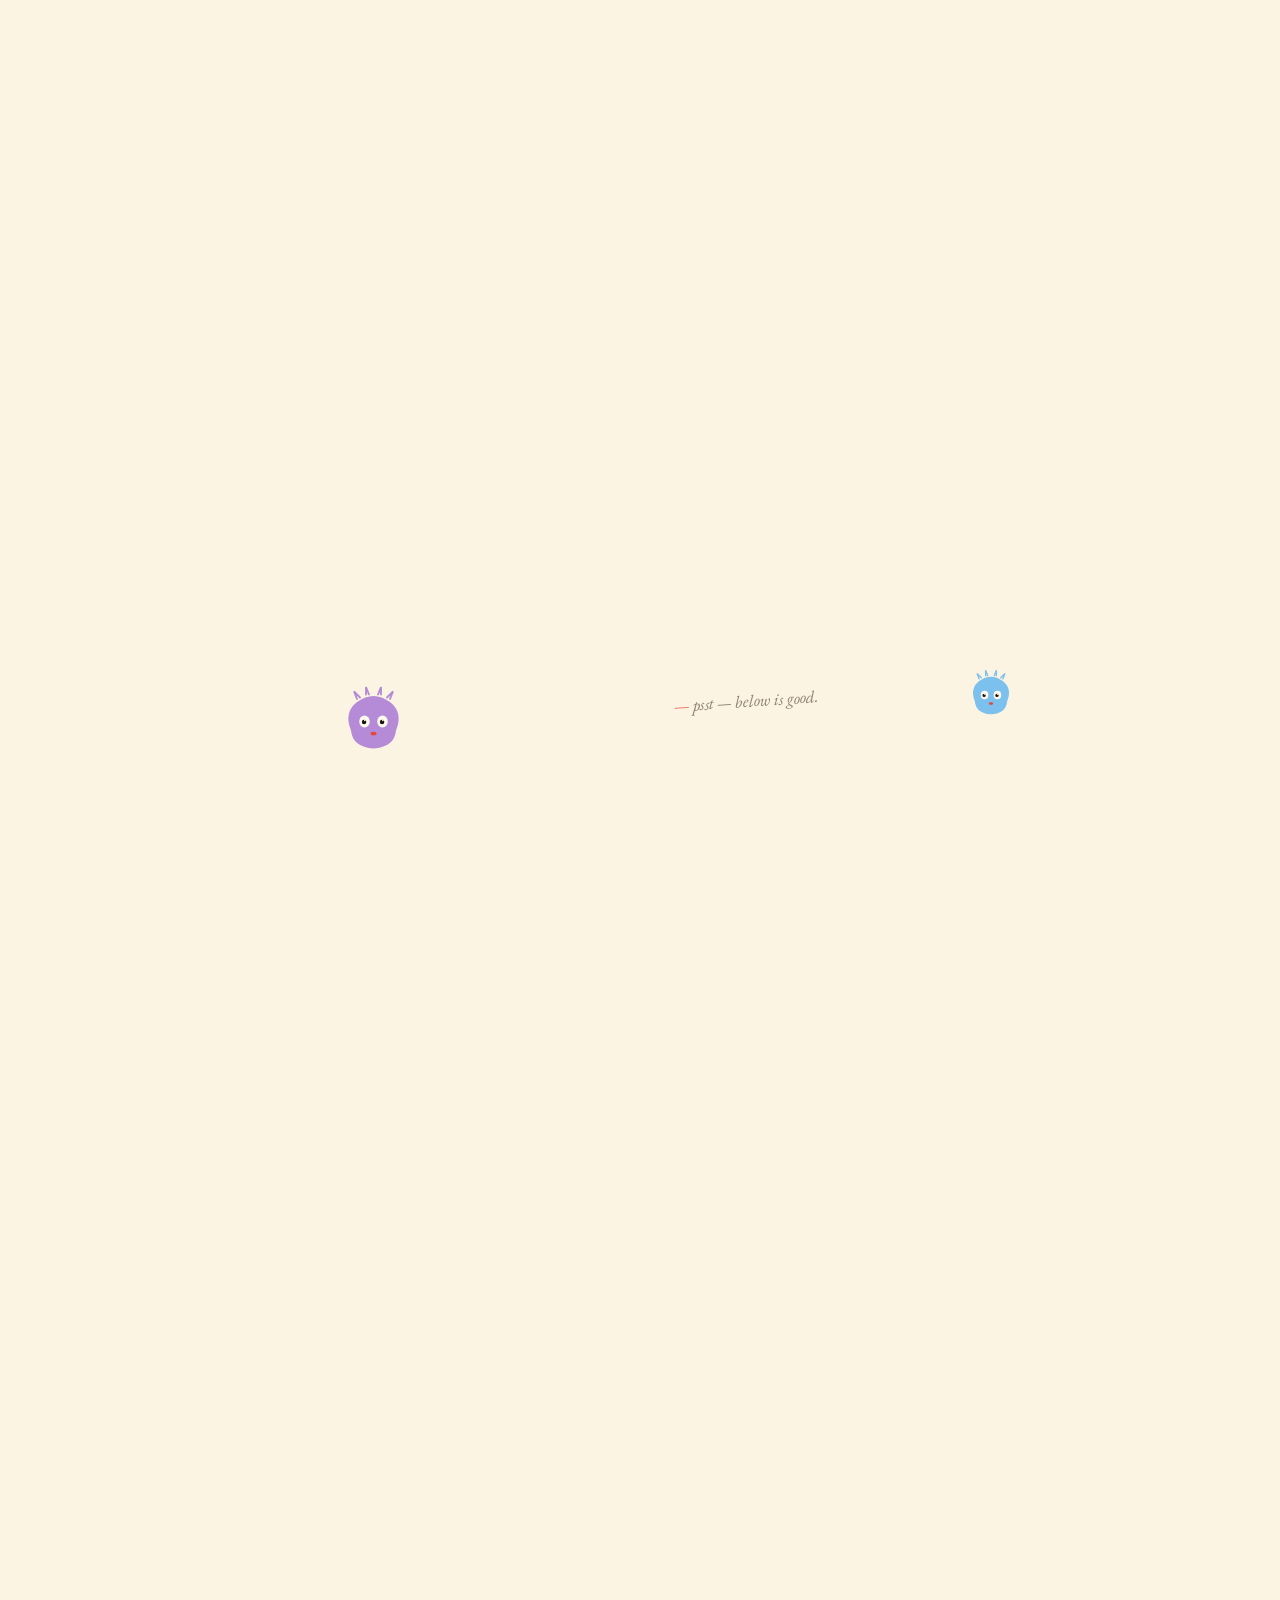
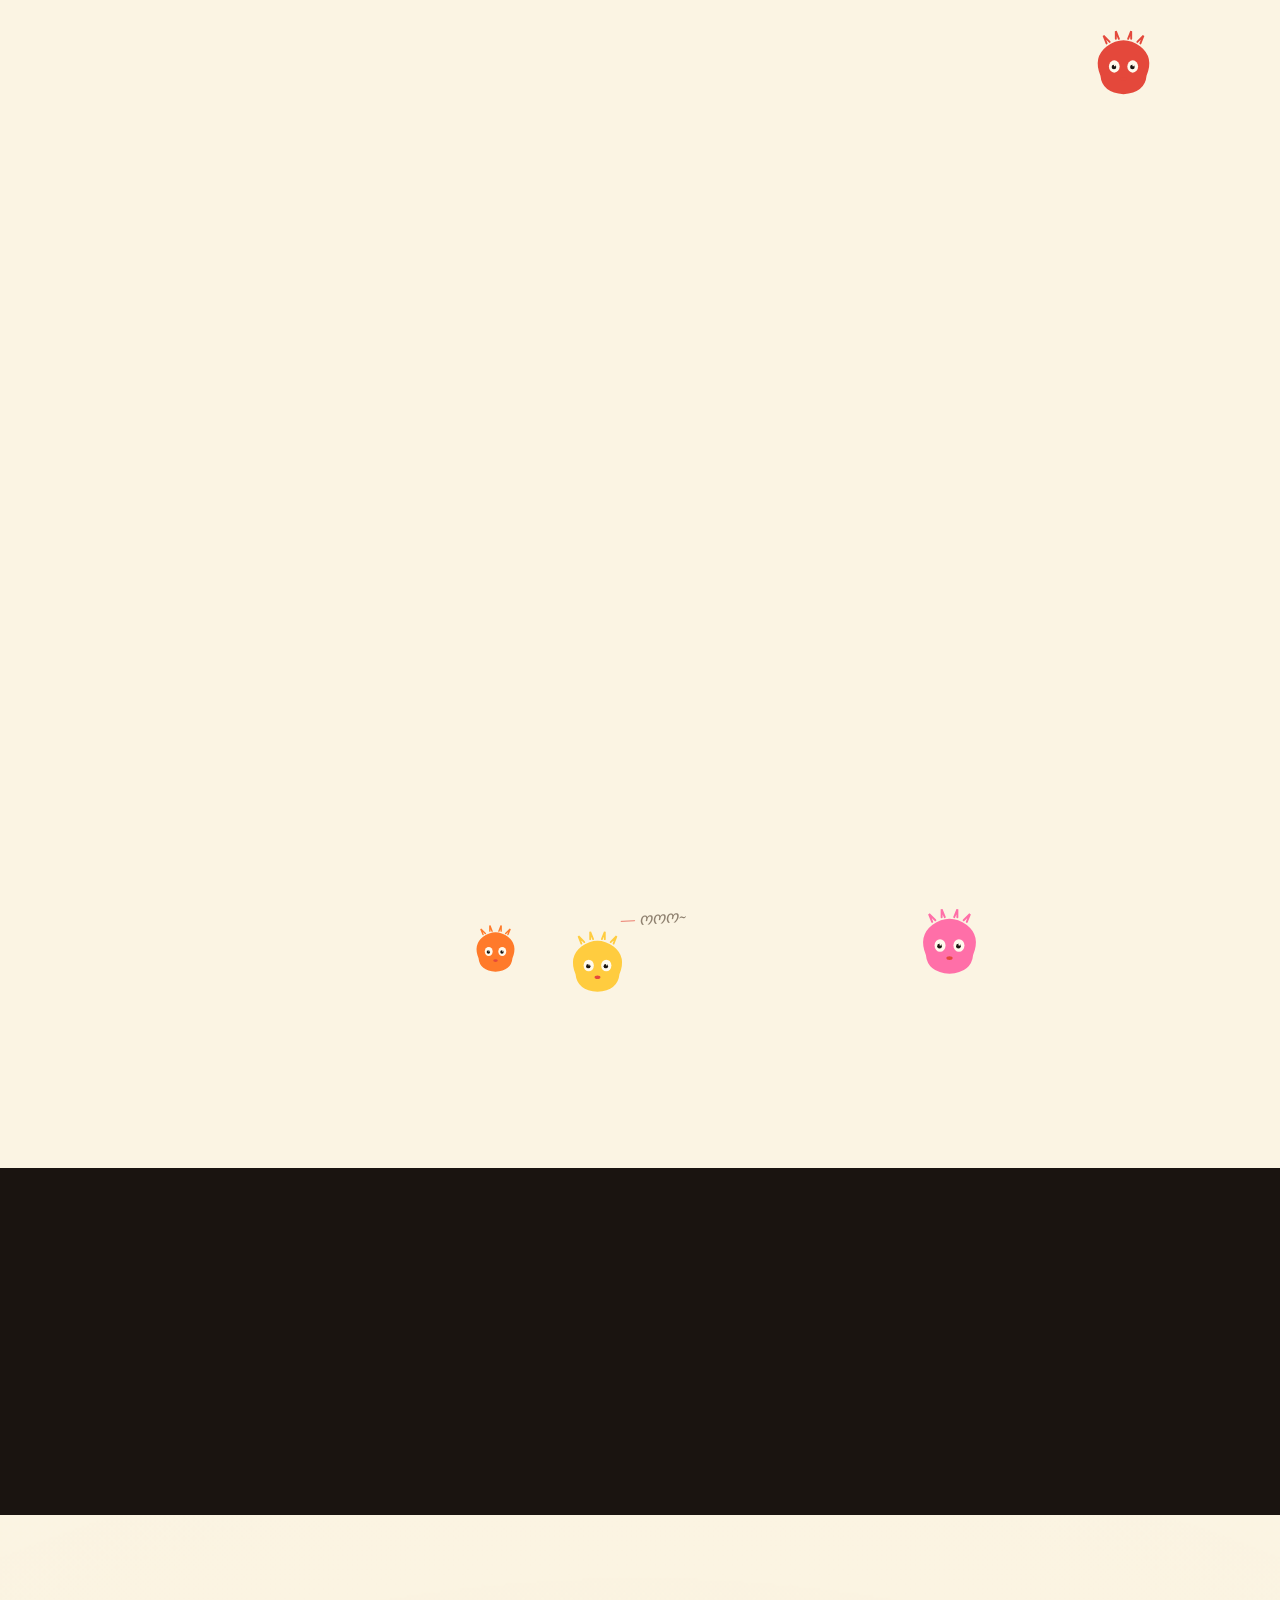
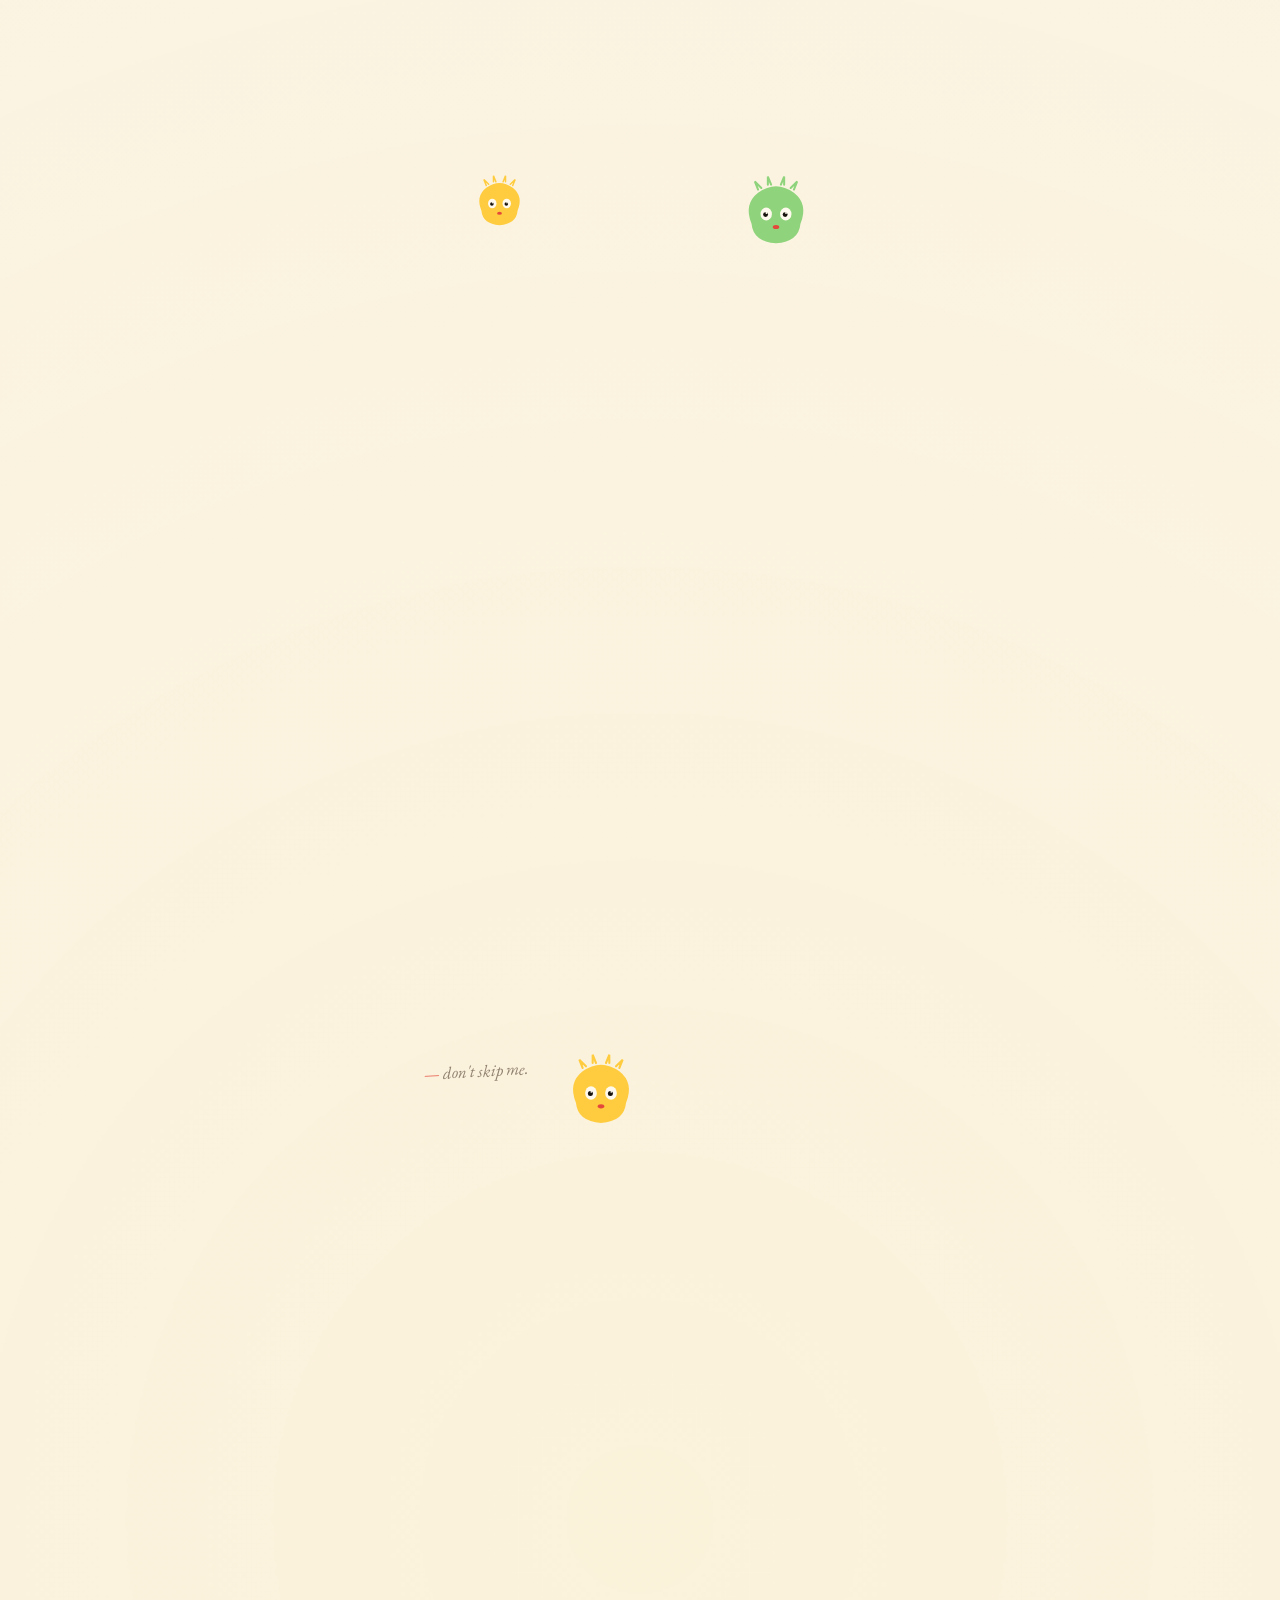
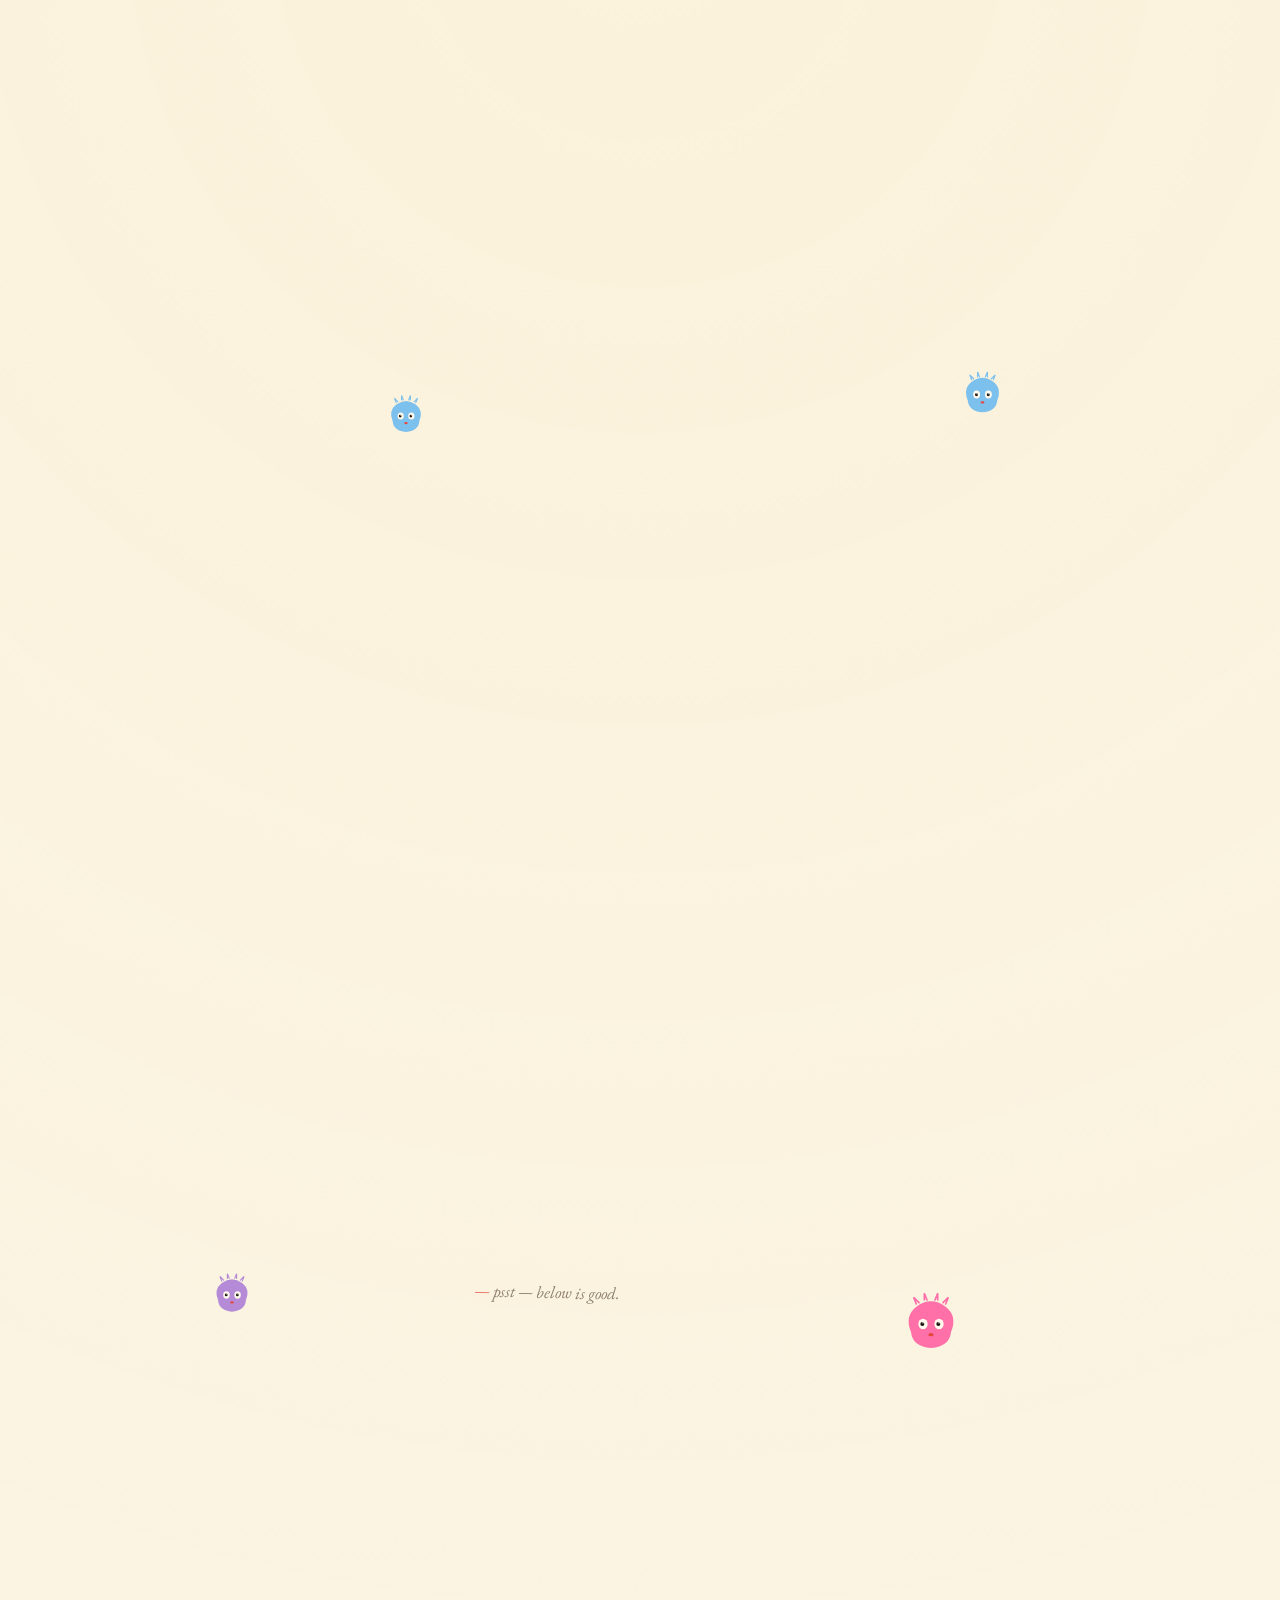
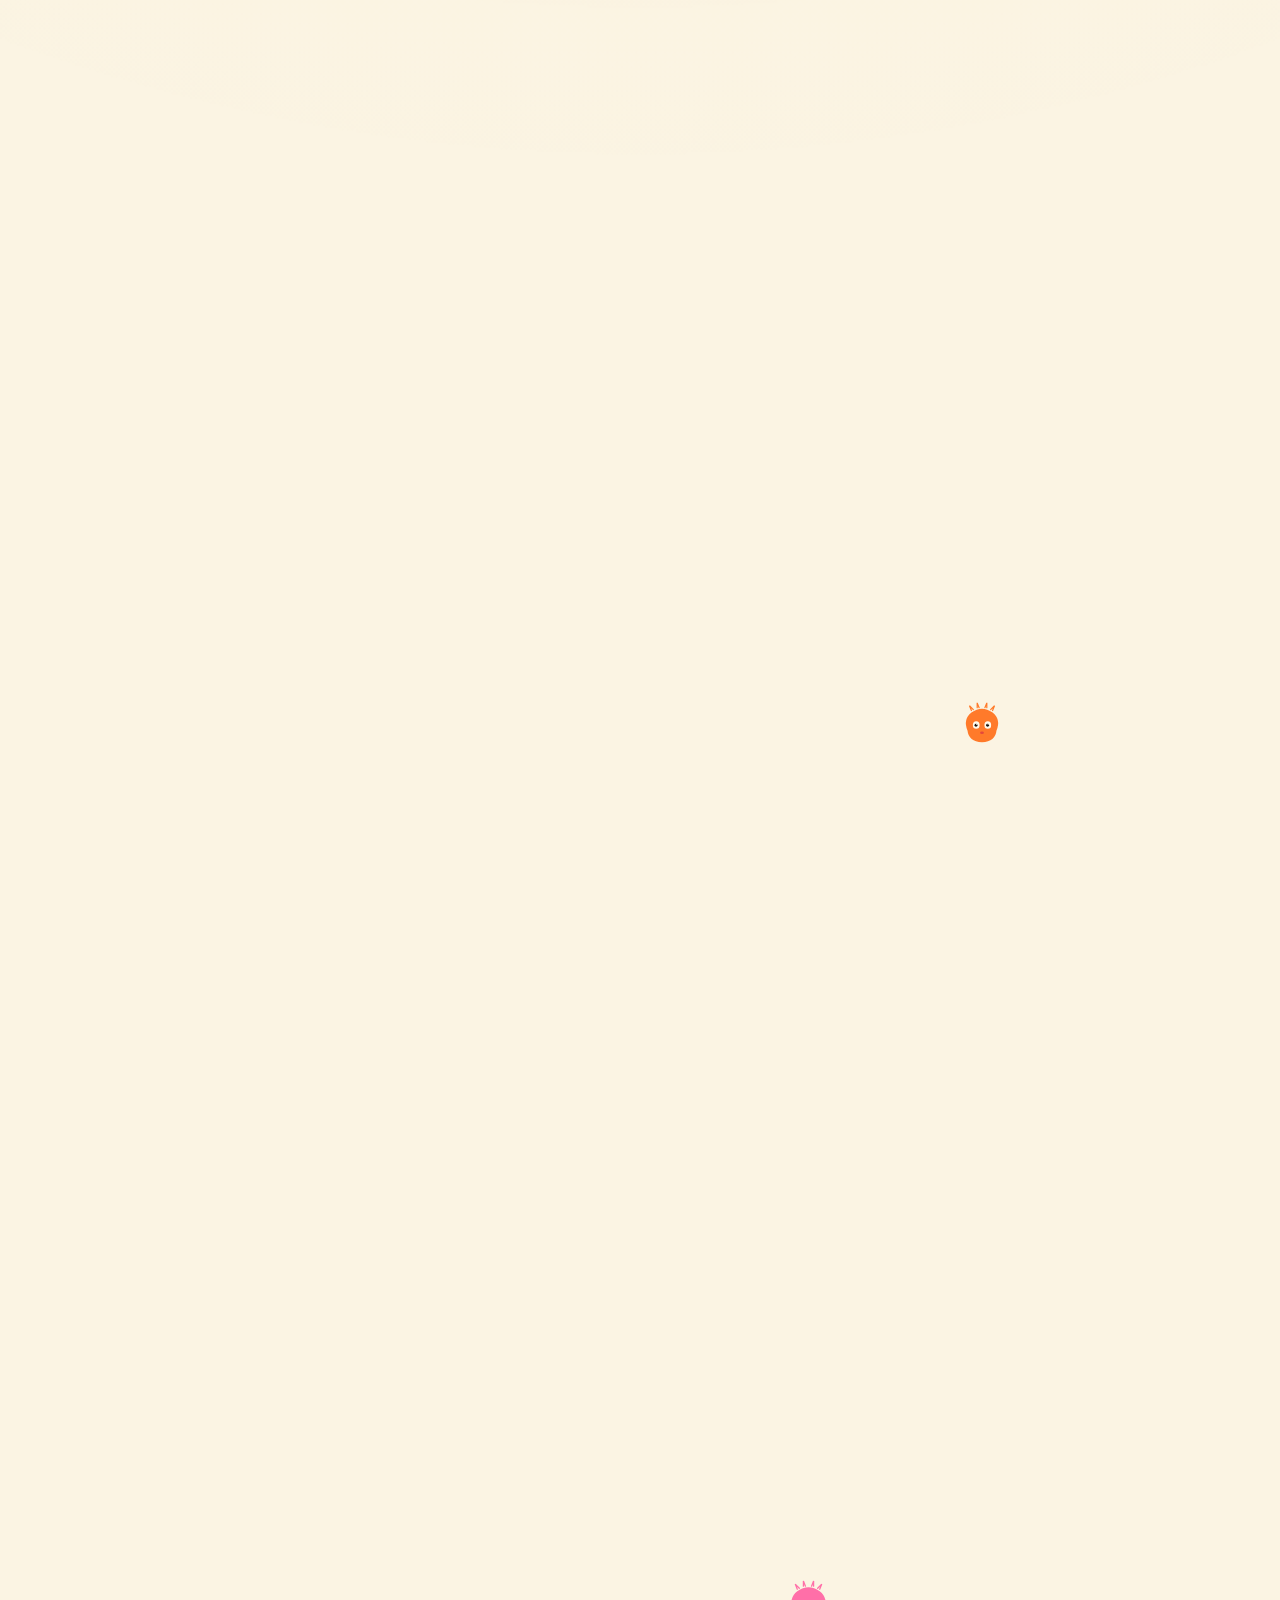
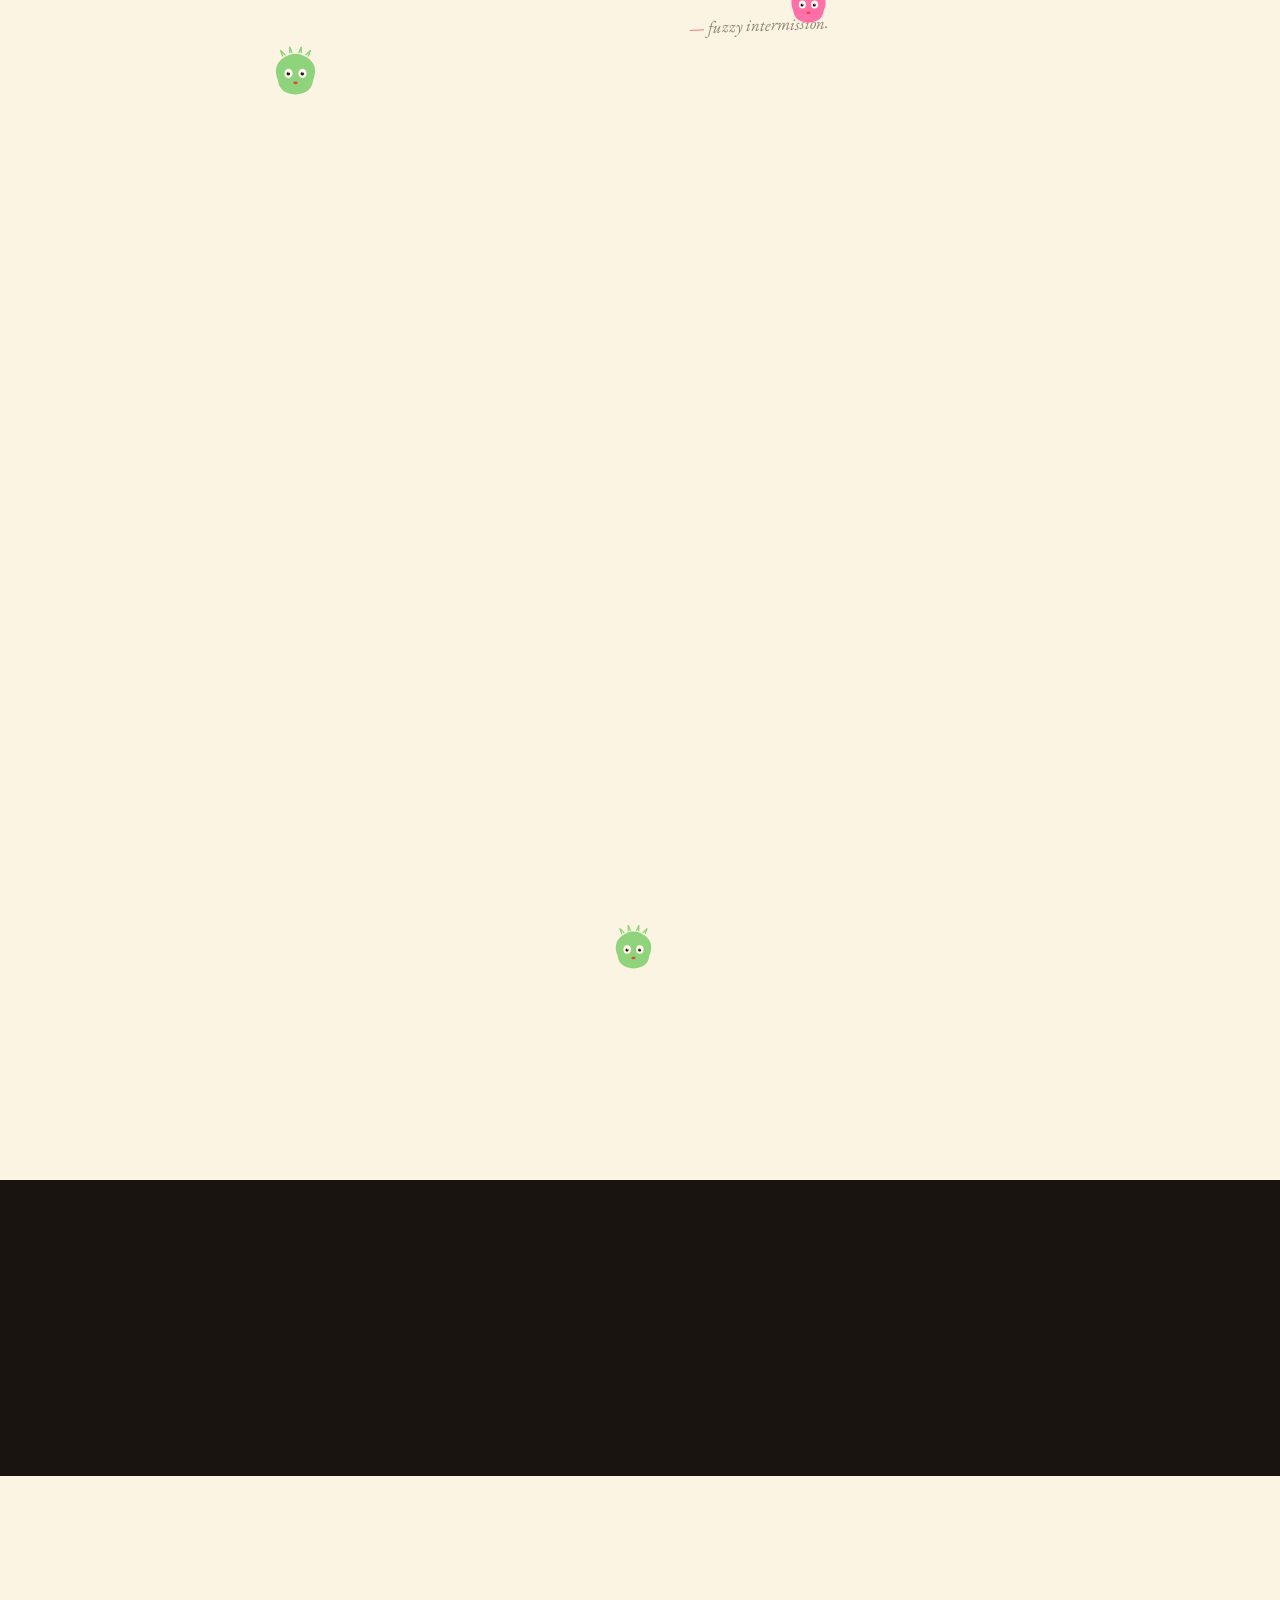
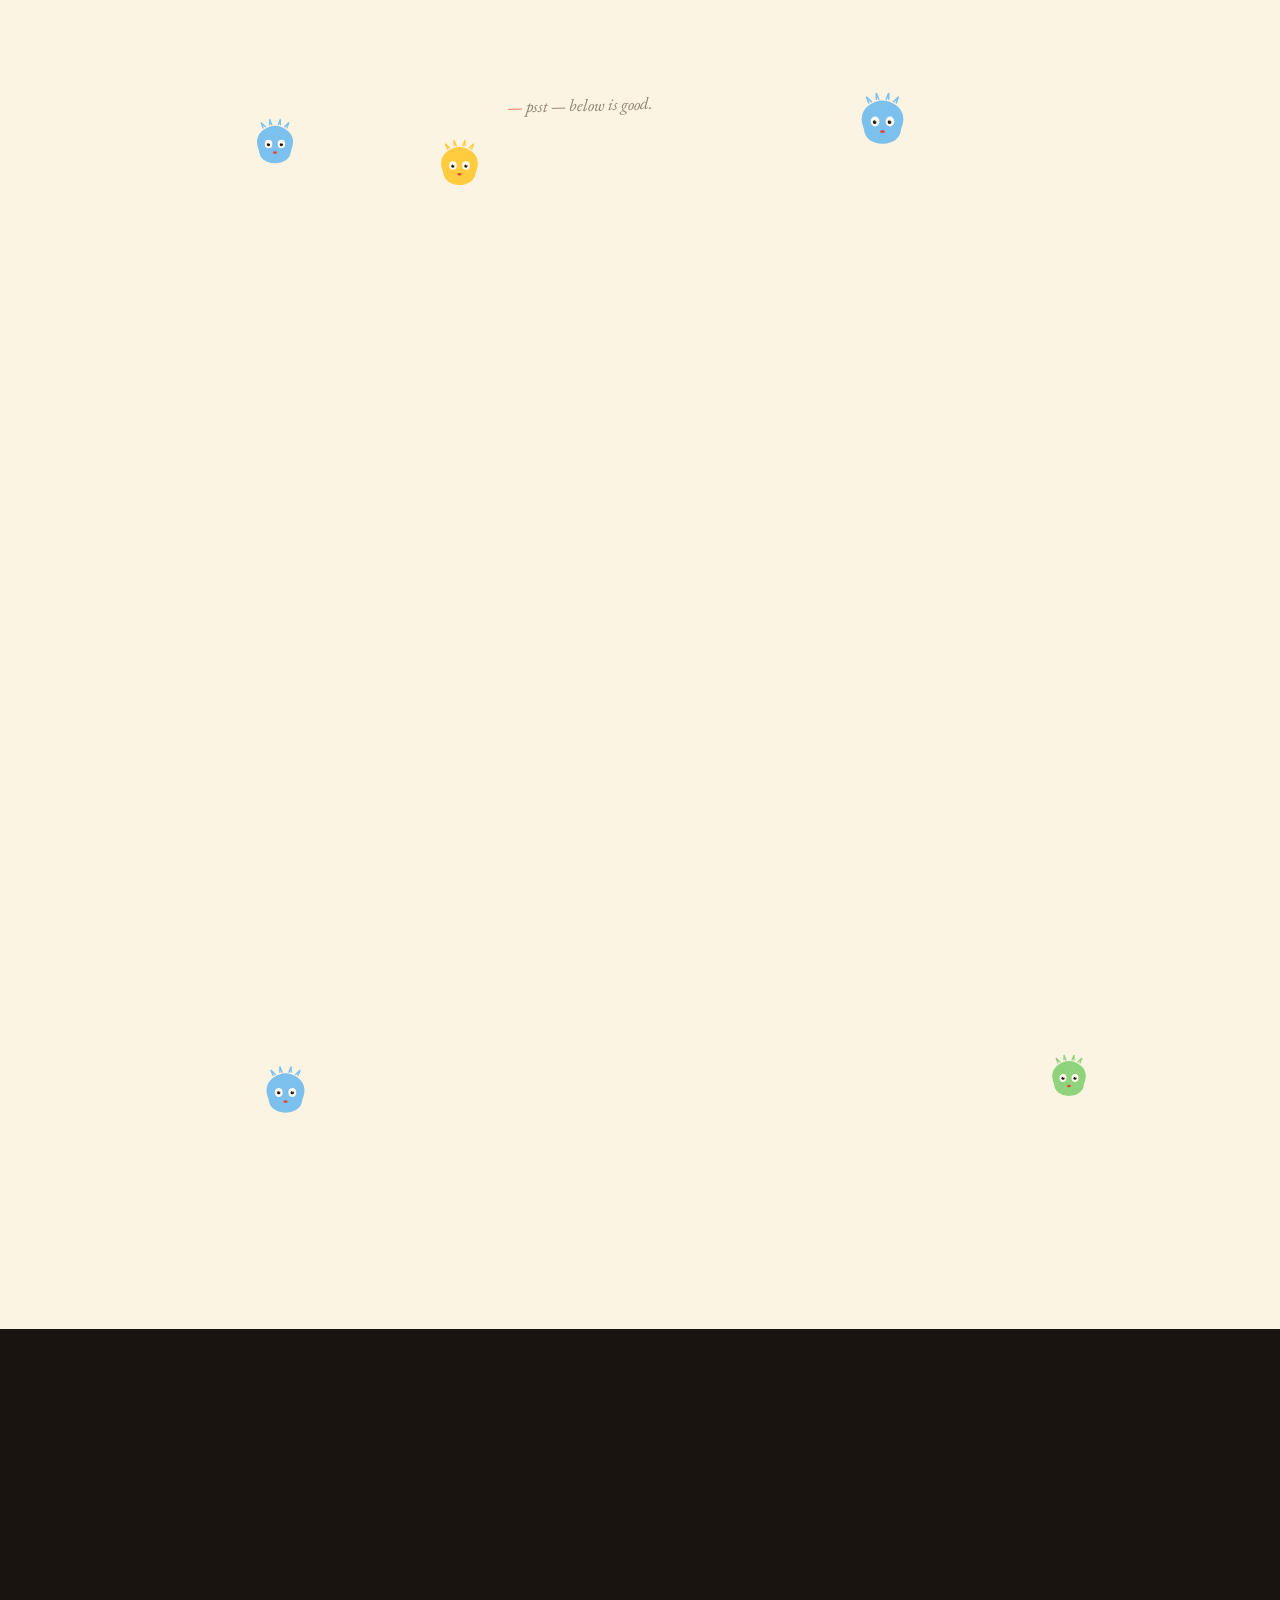
==== commit 73ca1f20: "chach" ====
--- a/index.html
+++ b/index.html
@@ -253,11 +253,11 @@
   }
   </script>
 
-  <link rel="icon" type="image/svg+xml" href="assets/favicon.svg?v=20260510" />
+  <link rel="icon" type="image/svg+xml" href="assets/favicon.svg?v=20260511" />
   <link rel="preconnect" href="https://fonts.googleapis.com" />
   <link rel="preconnect" href="https://fonts.gstatic.com" crossorigin />
   <link href="https://fonts.googleapis.com/css2?family=Syne:wght@400;700;800&family=EB+Garamond:ital,wght@0,400;0,500;1,400;1,500&family=DM+Mono:wght@300;400&display=swap" rel="stylesheet" />
-  <link rel="stylesheet" href="styles.css?v=20260510" />
+  <link rel="stylesheet" href="styles.css?v=20260511" />
 </head>
 <body>
 
@@ -482,7 +482,7 @@
     </div>
   </footer>
 
-  <script src="js/posts.js?v=20260510"></script>
-  <script src="script.js?v=20260510"></script>
+  <script src="js/posts.js?v=20260511"></script>
+  <script src="script.js?v=20260511"></script>
 </body>
 </html>
